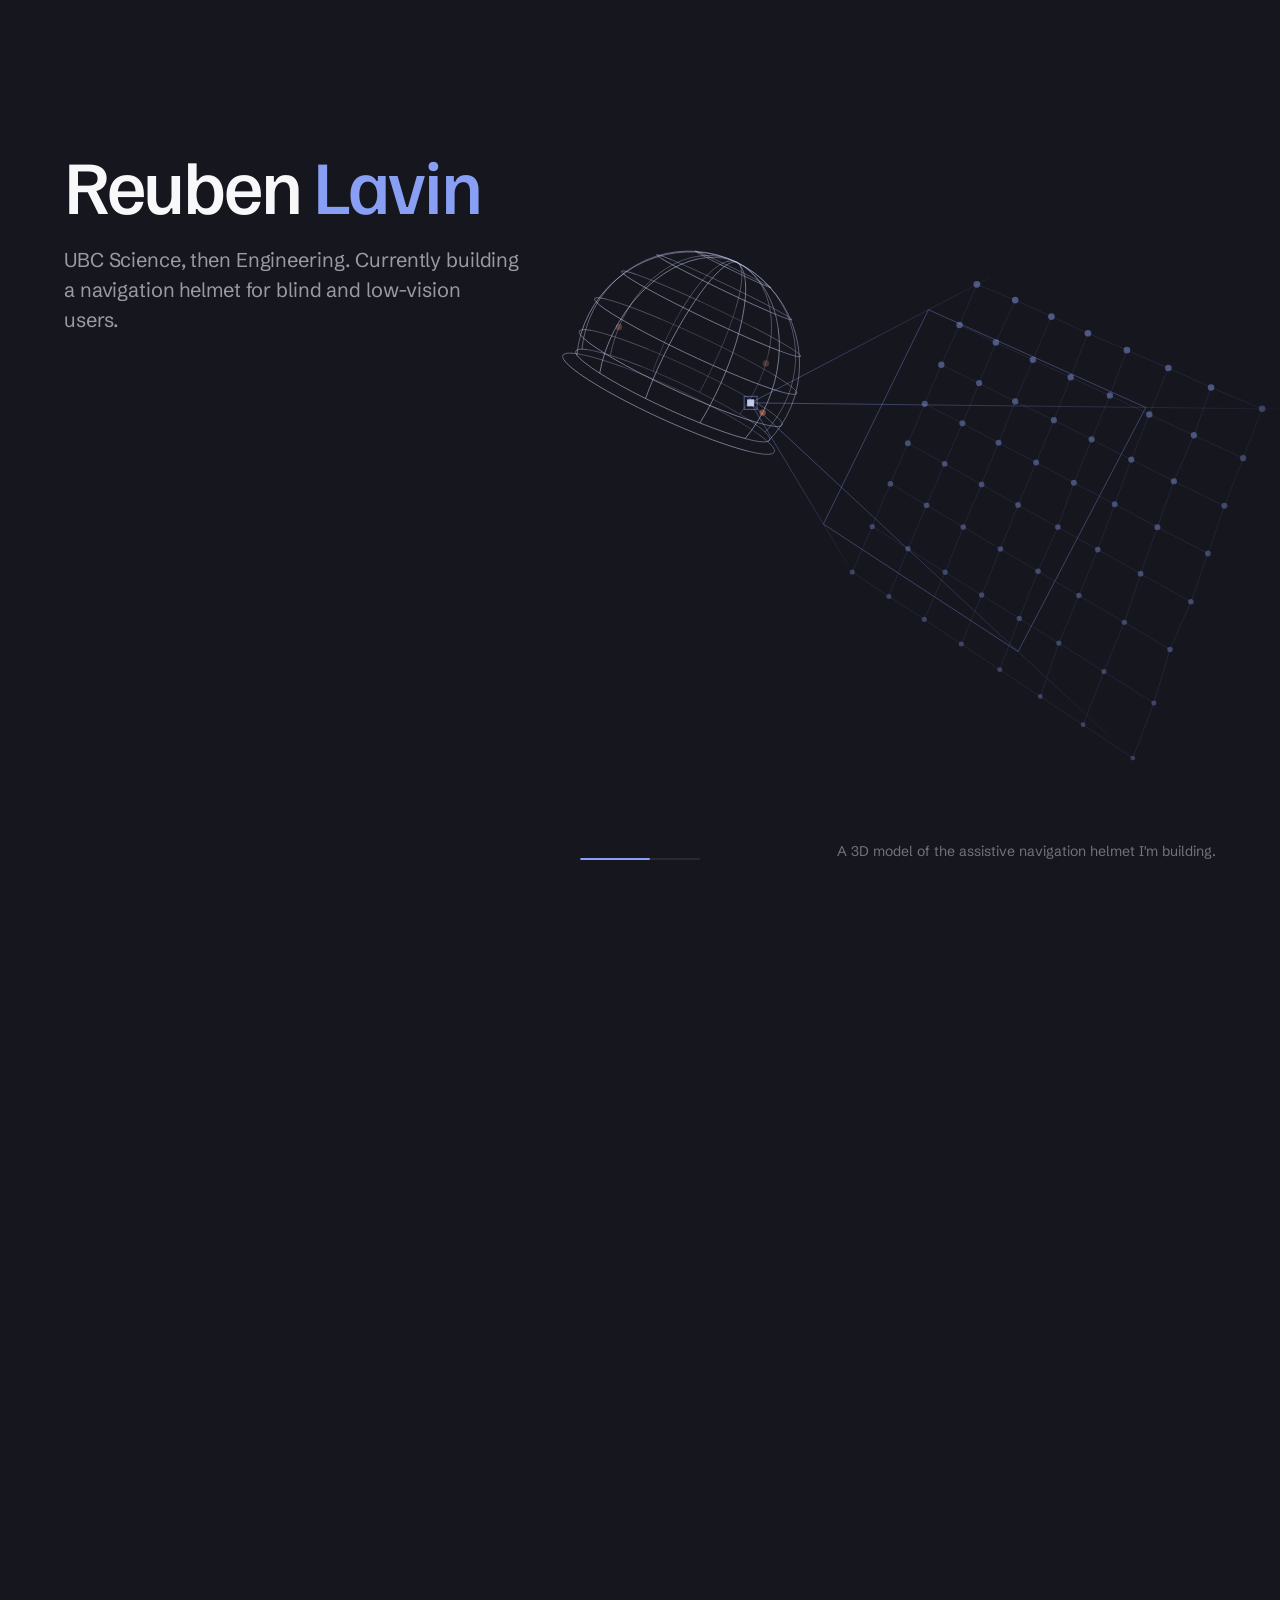
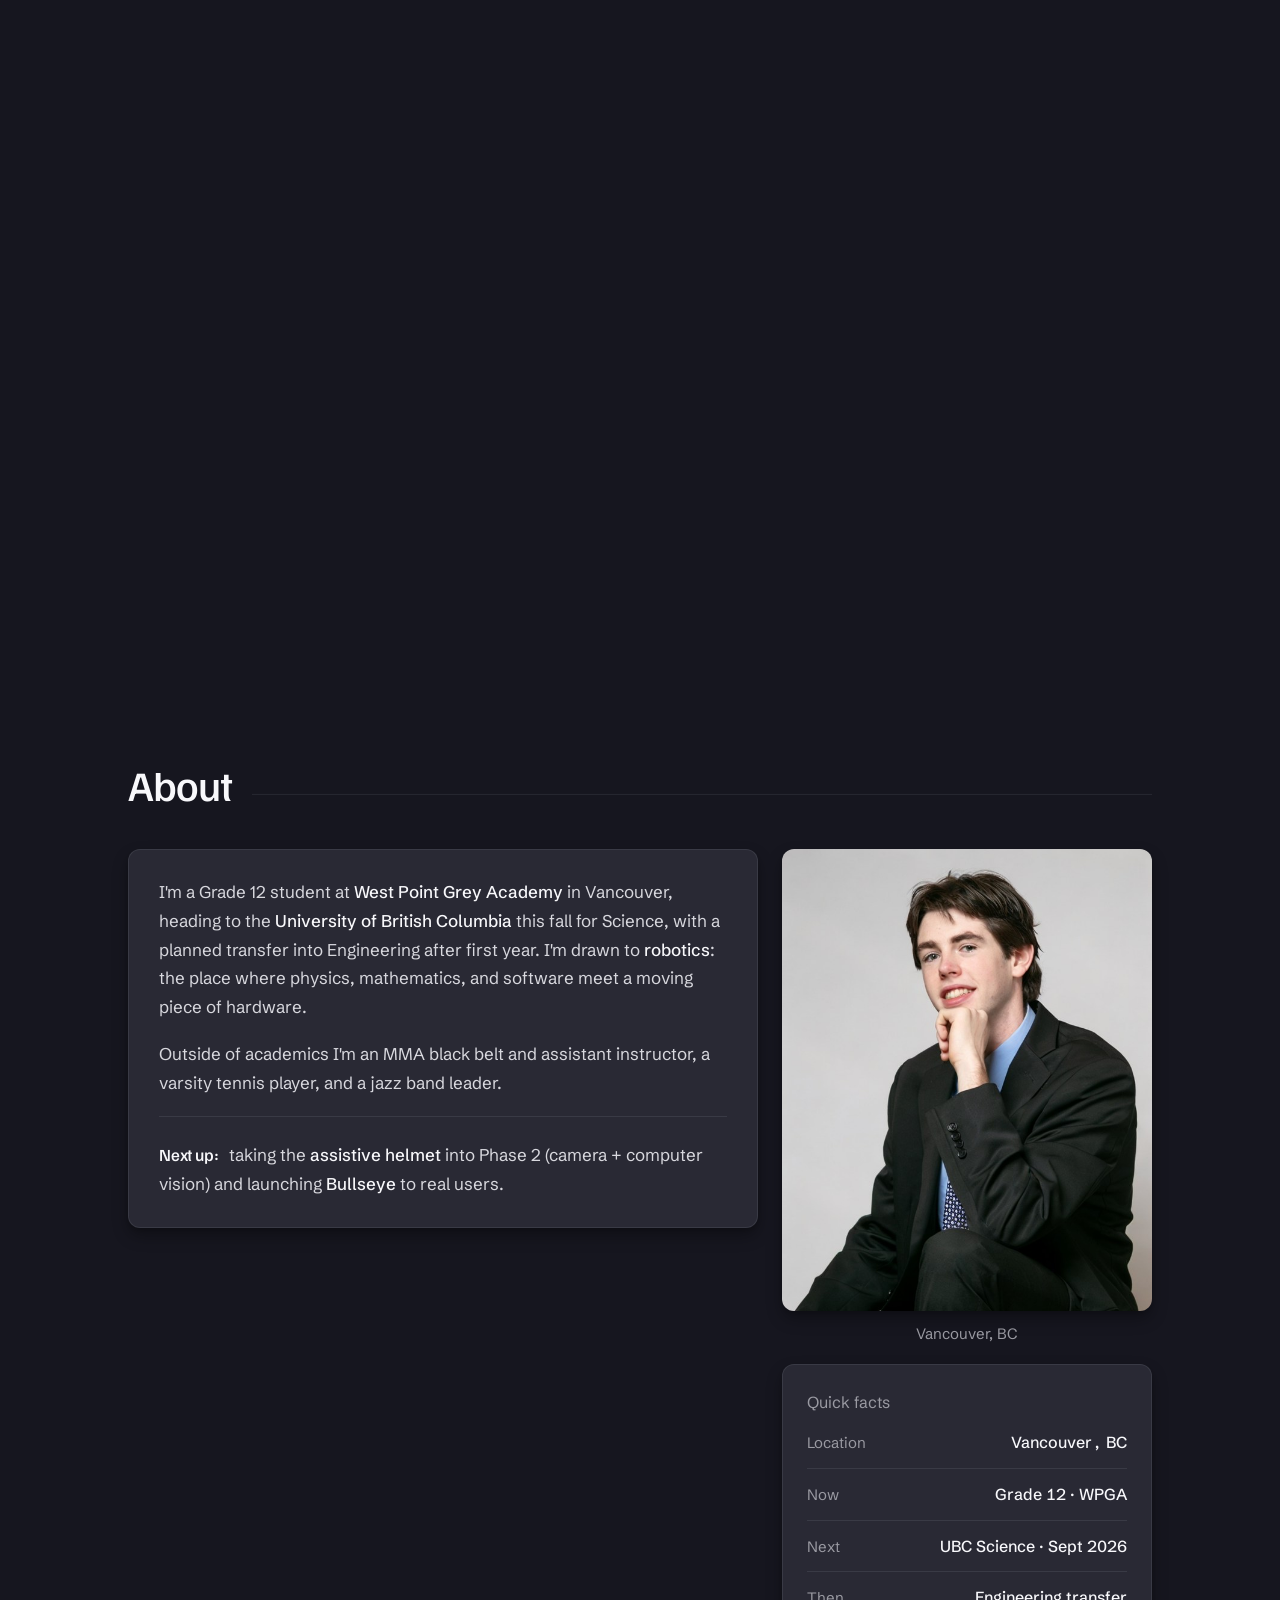
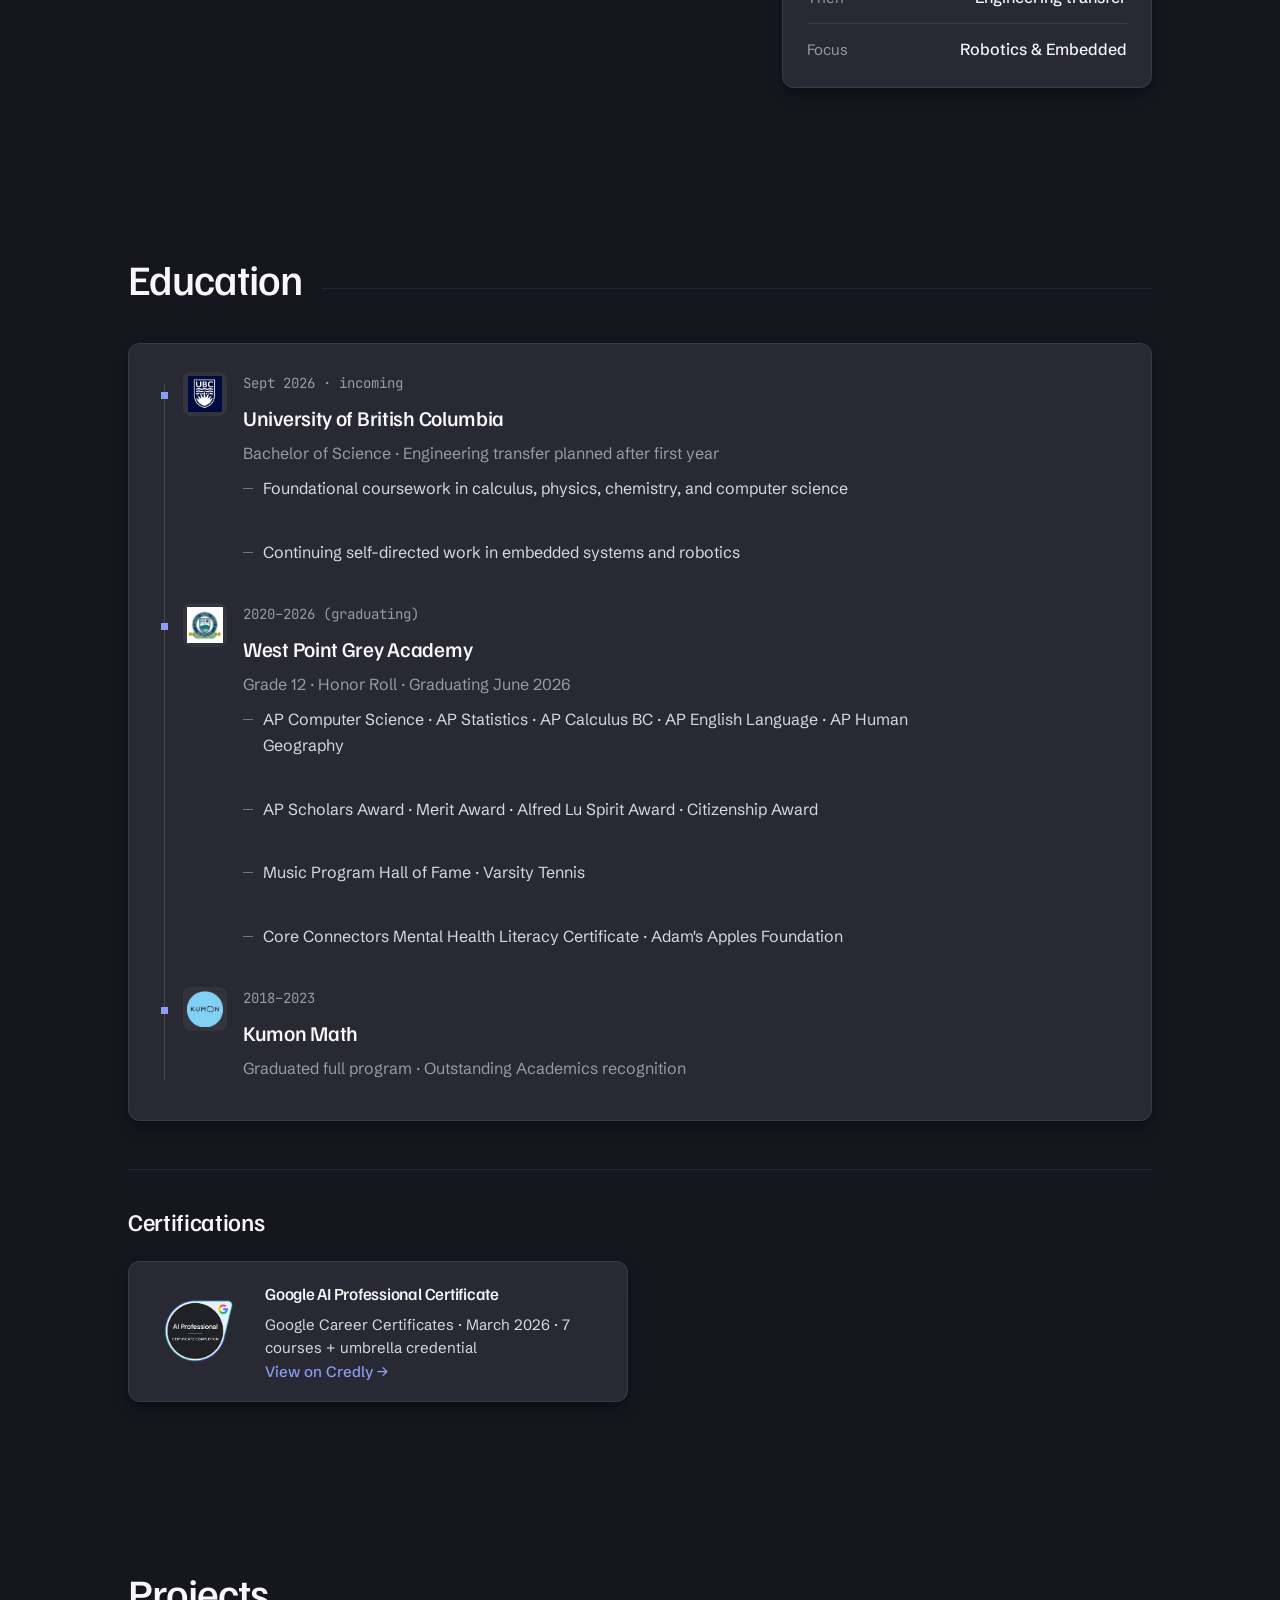
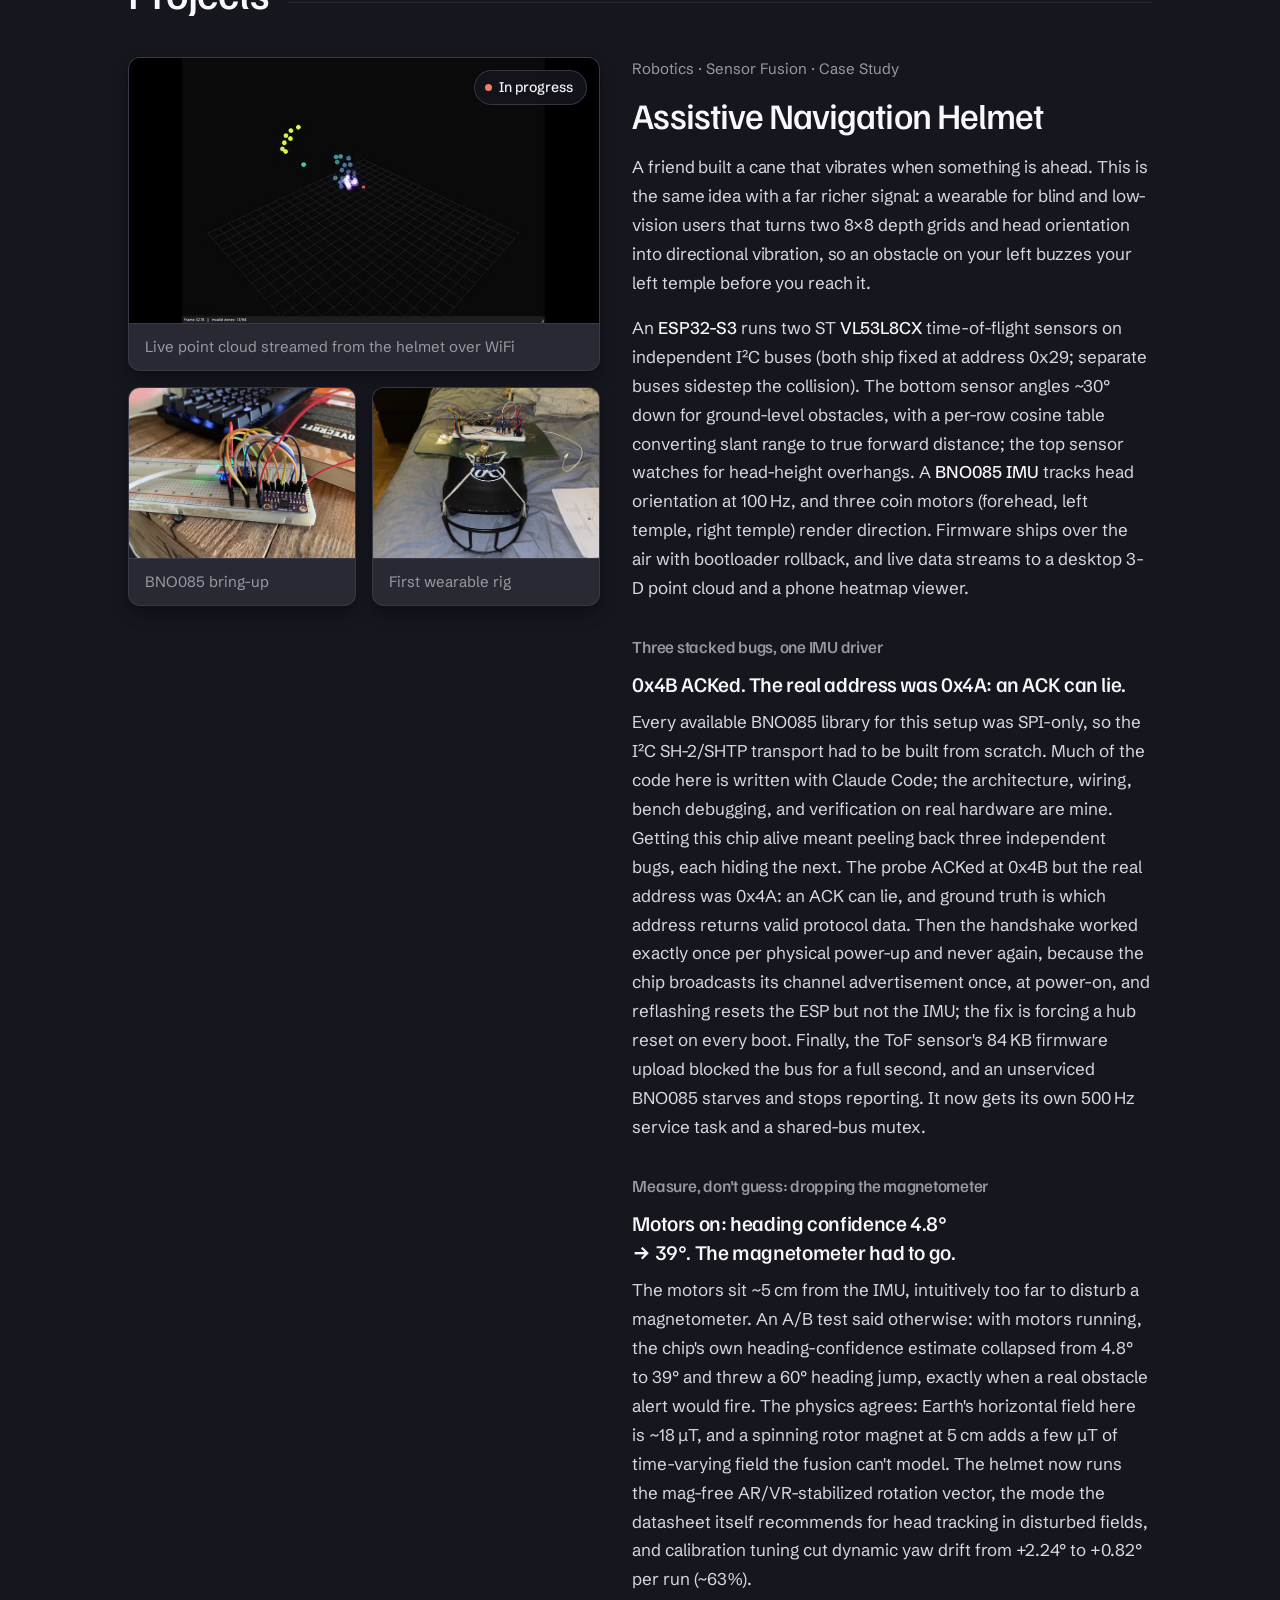
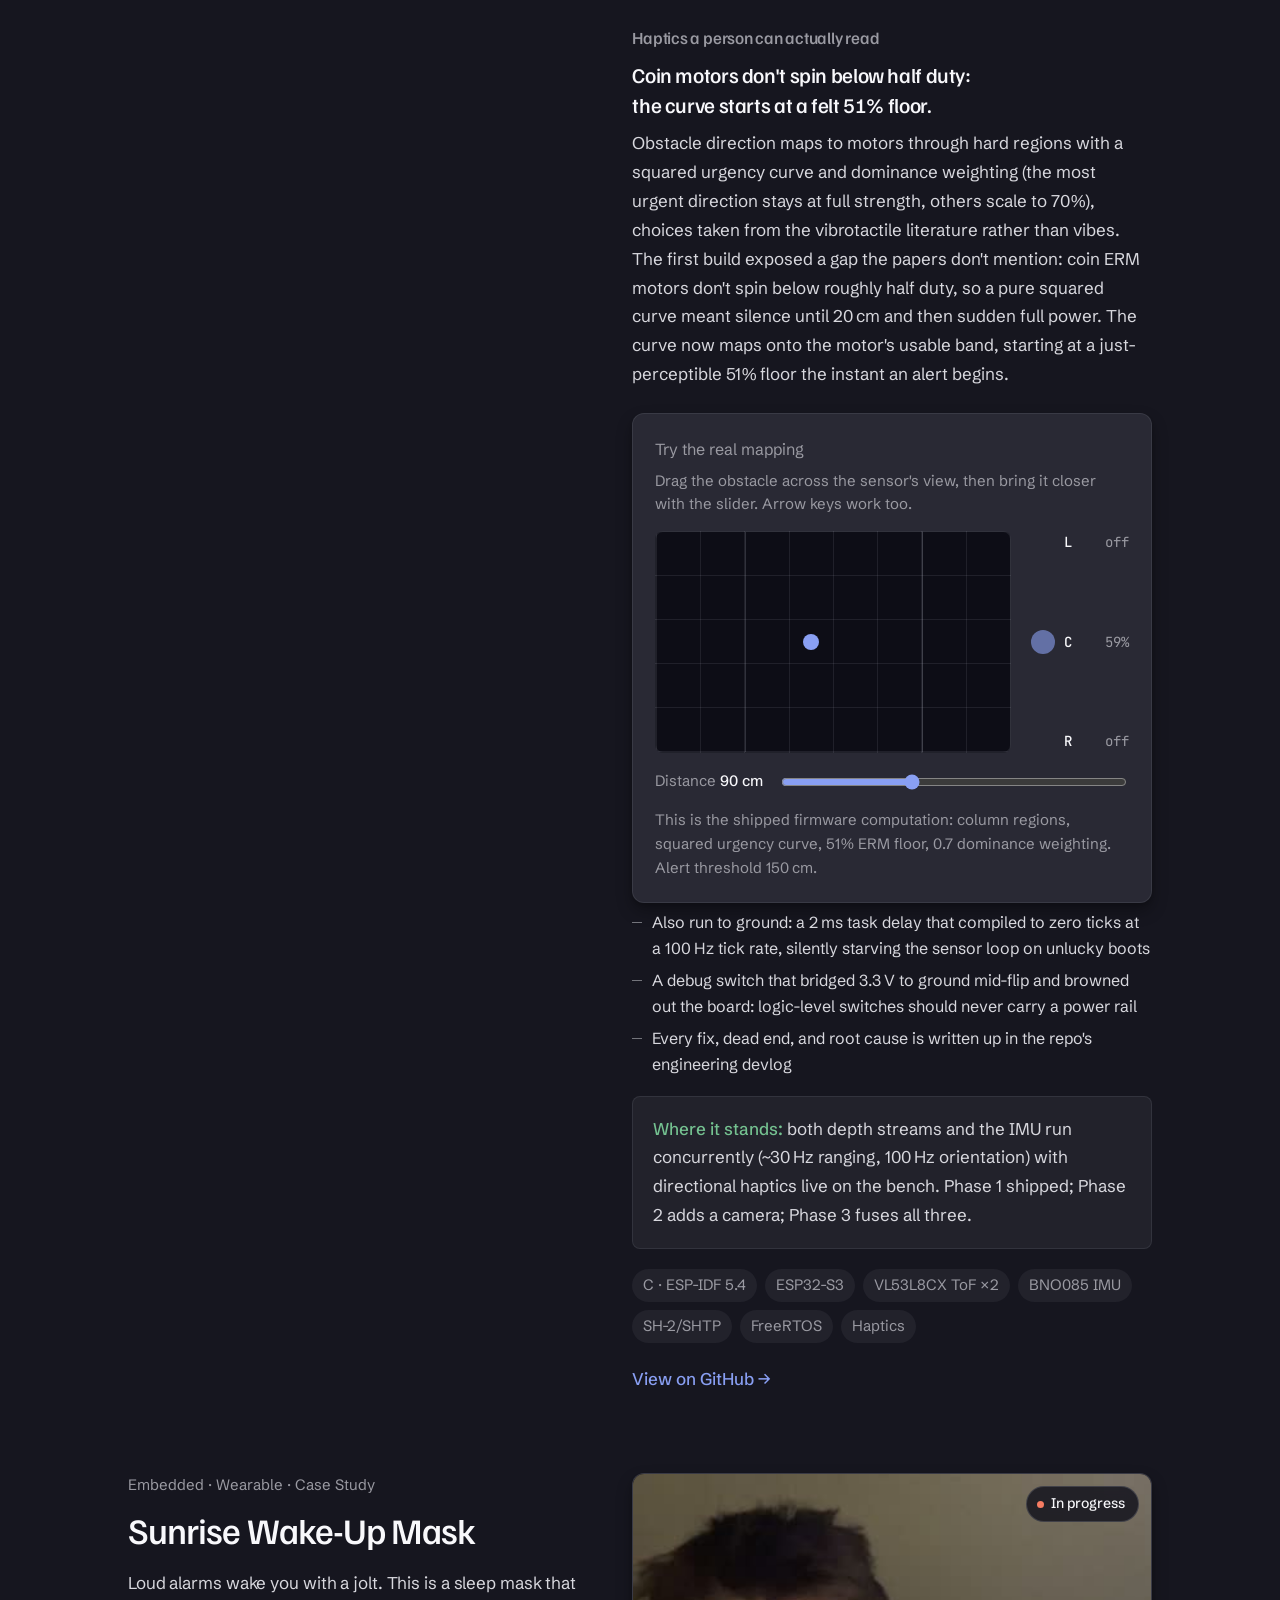
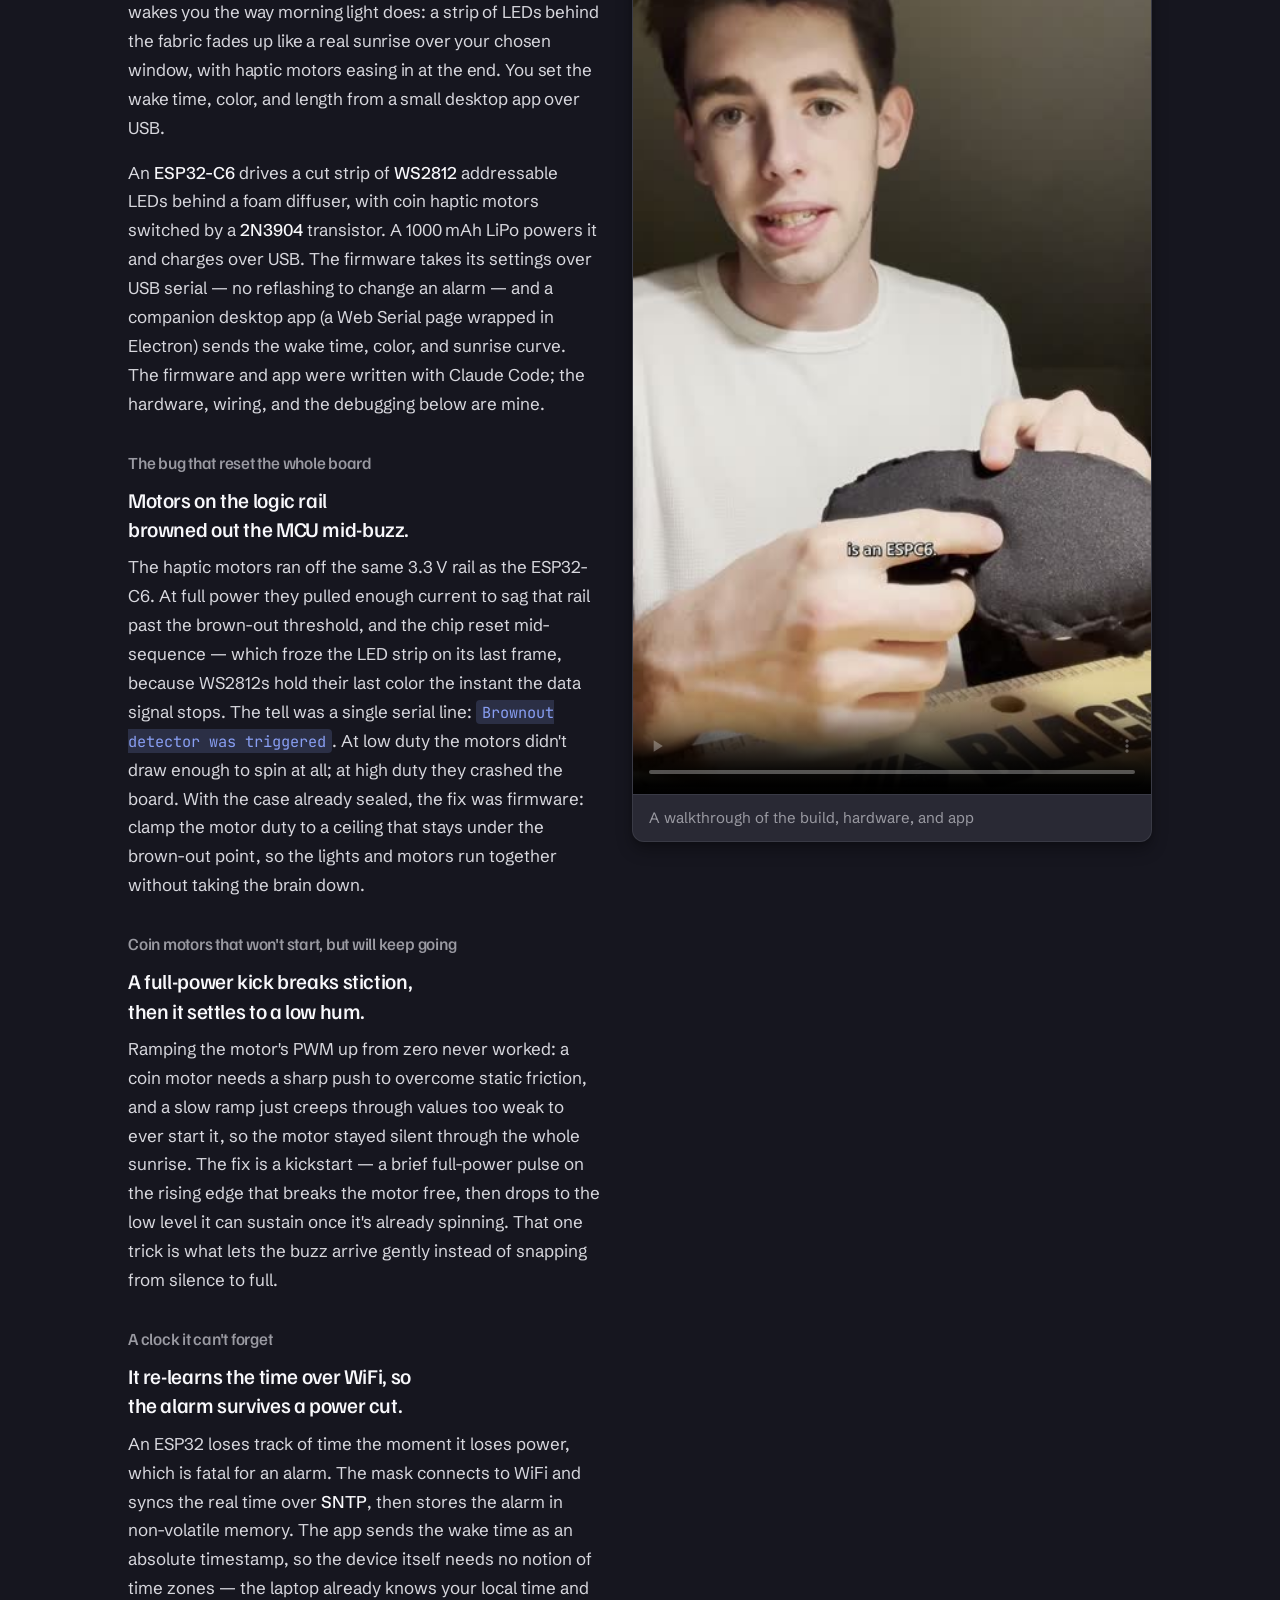
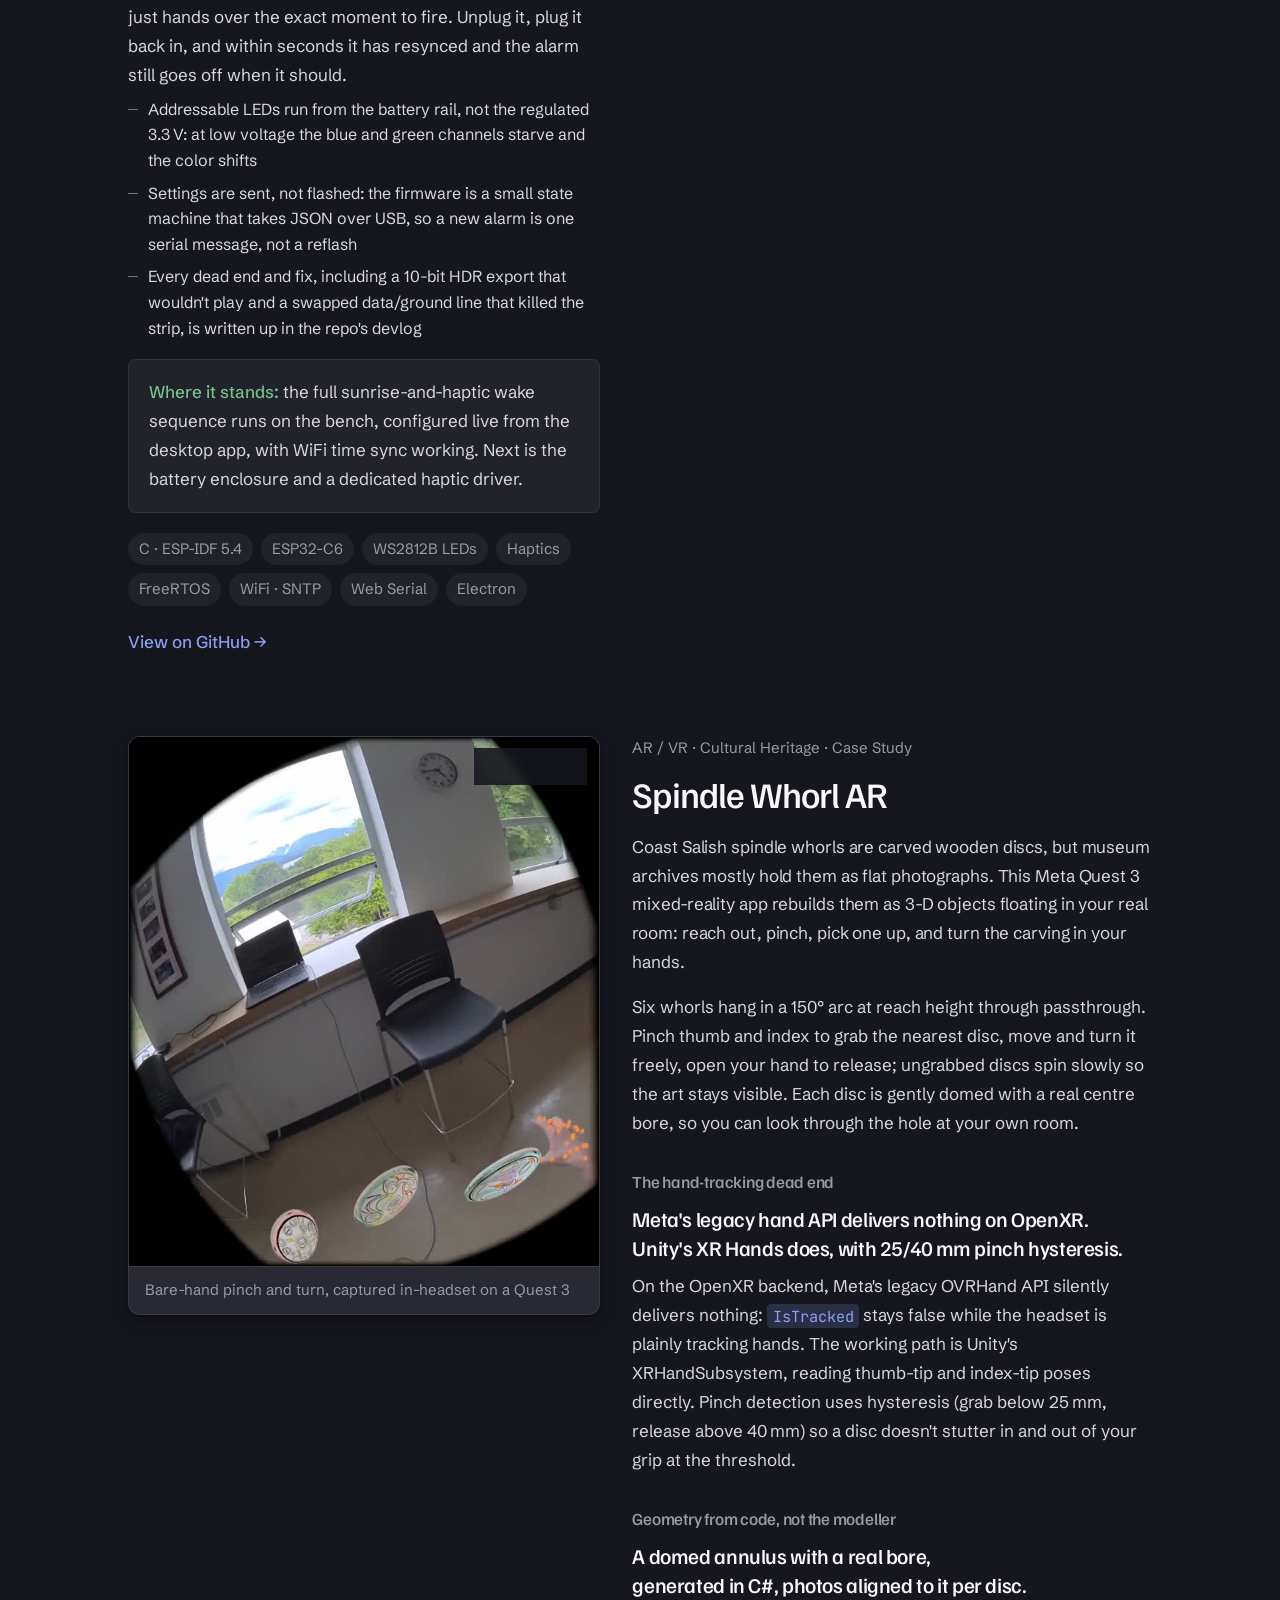
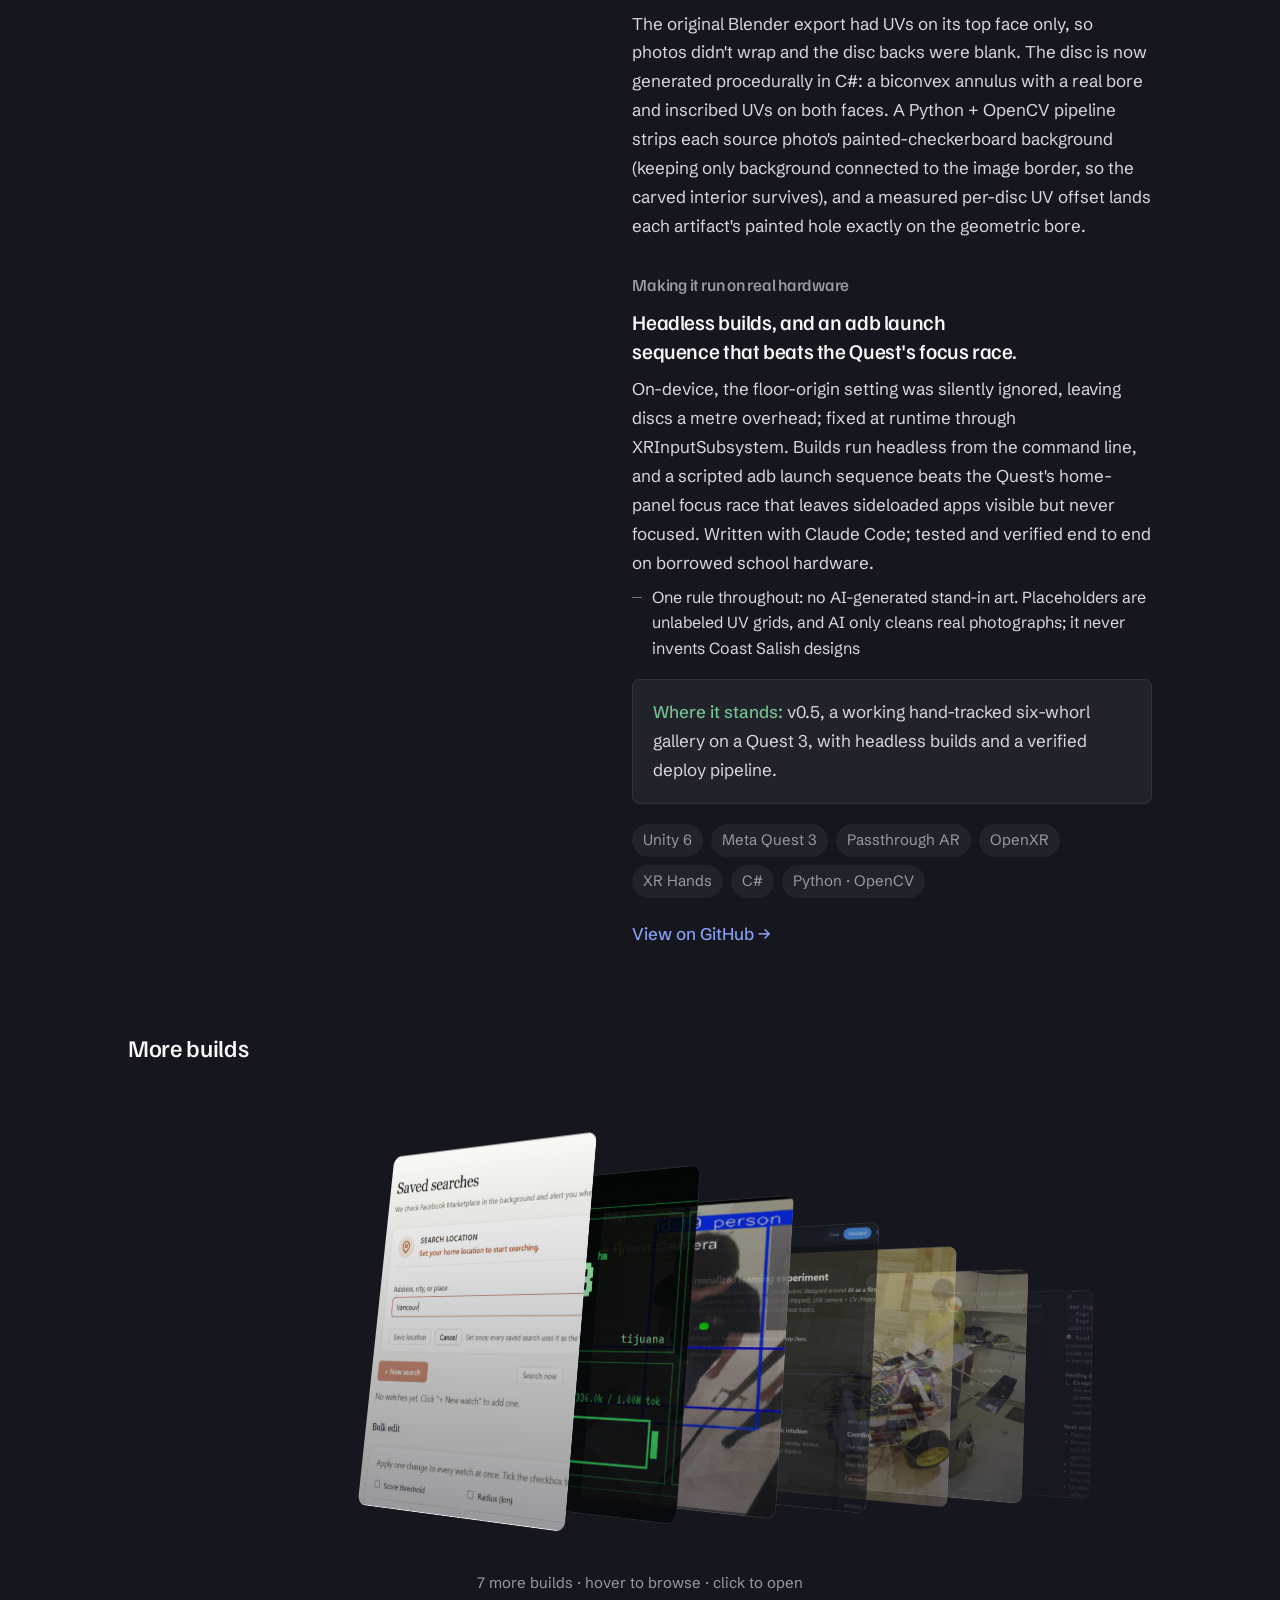
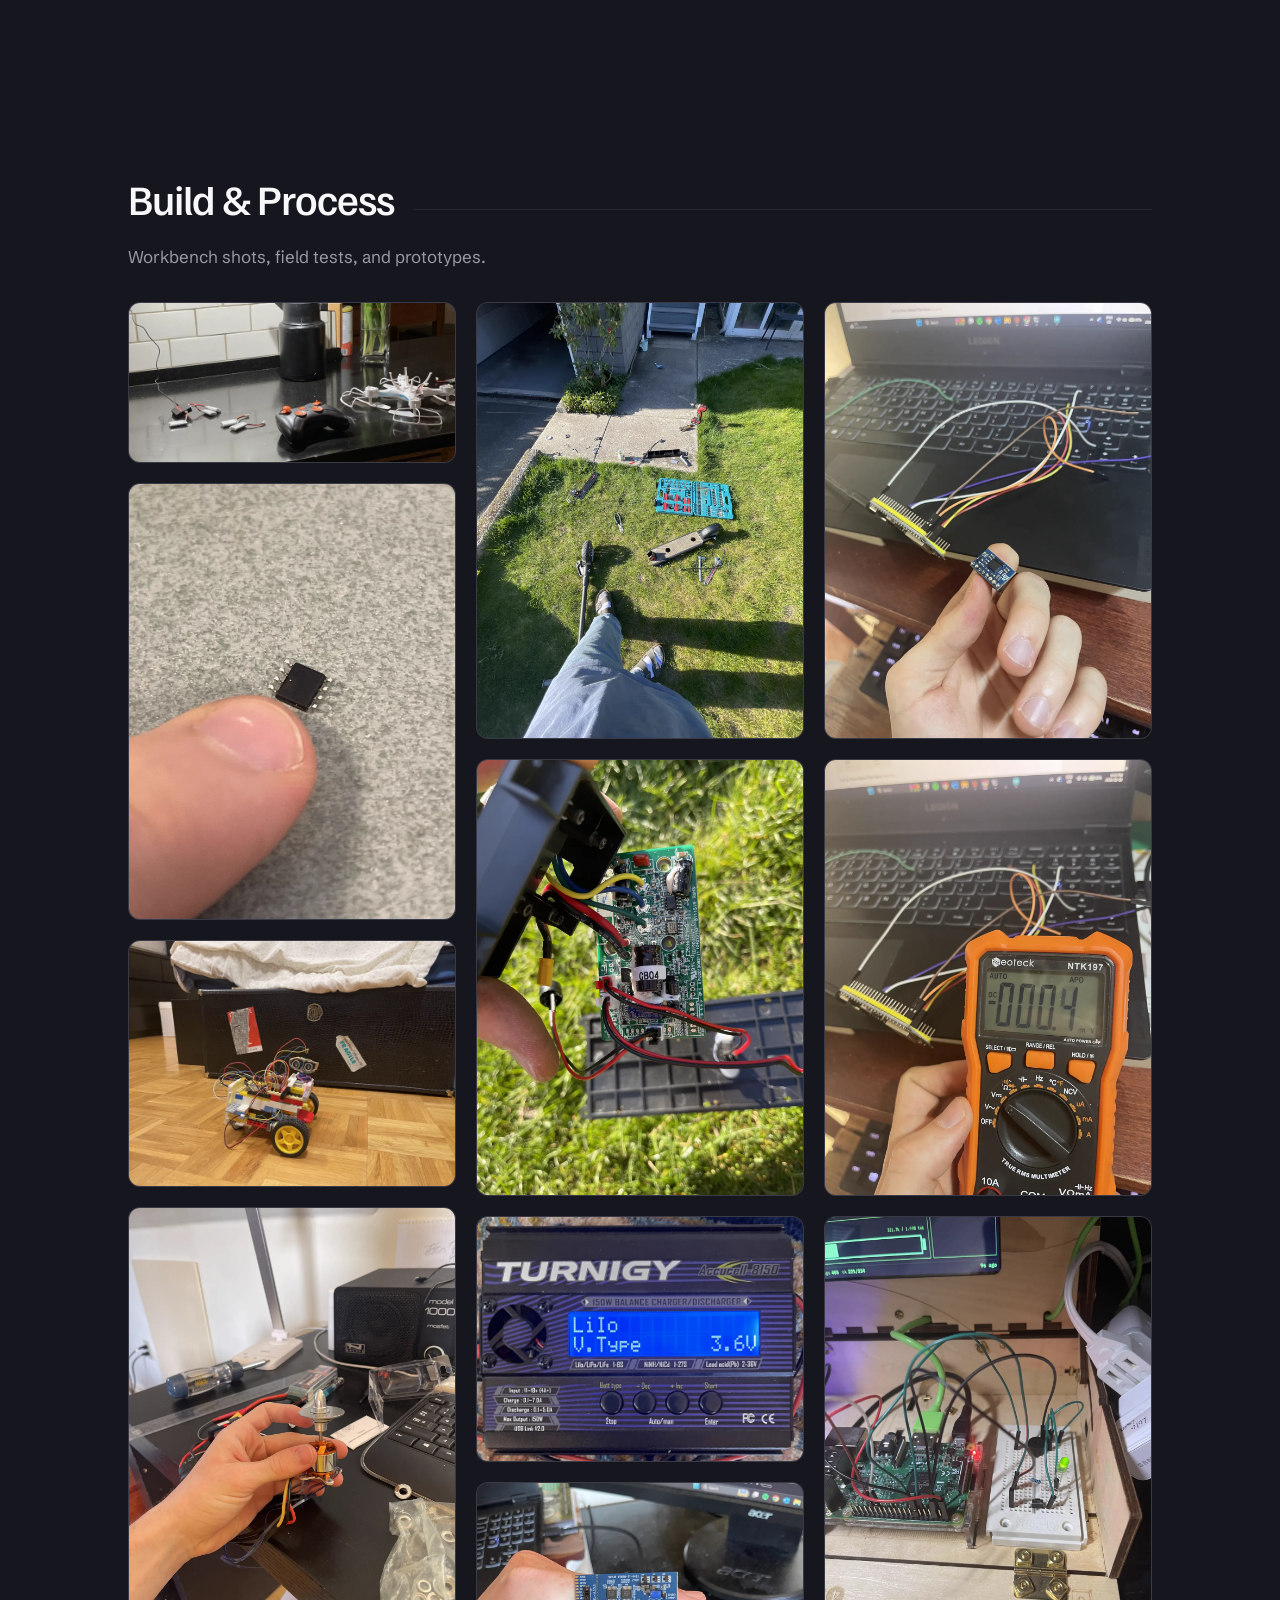
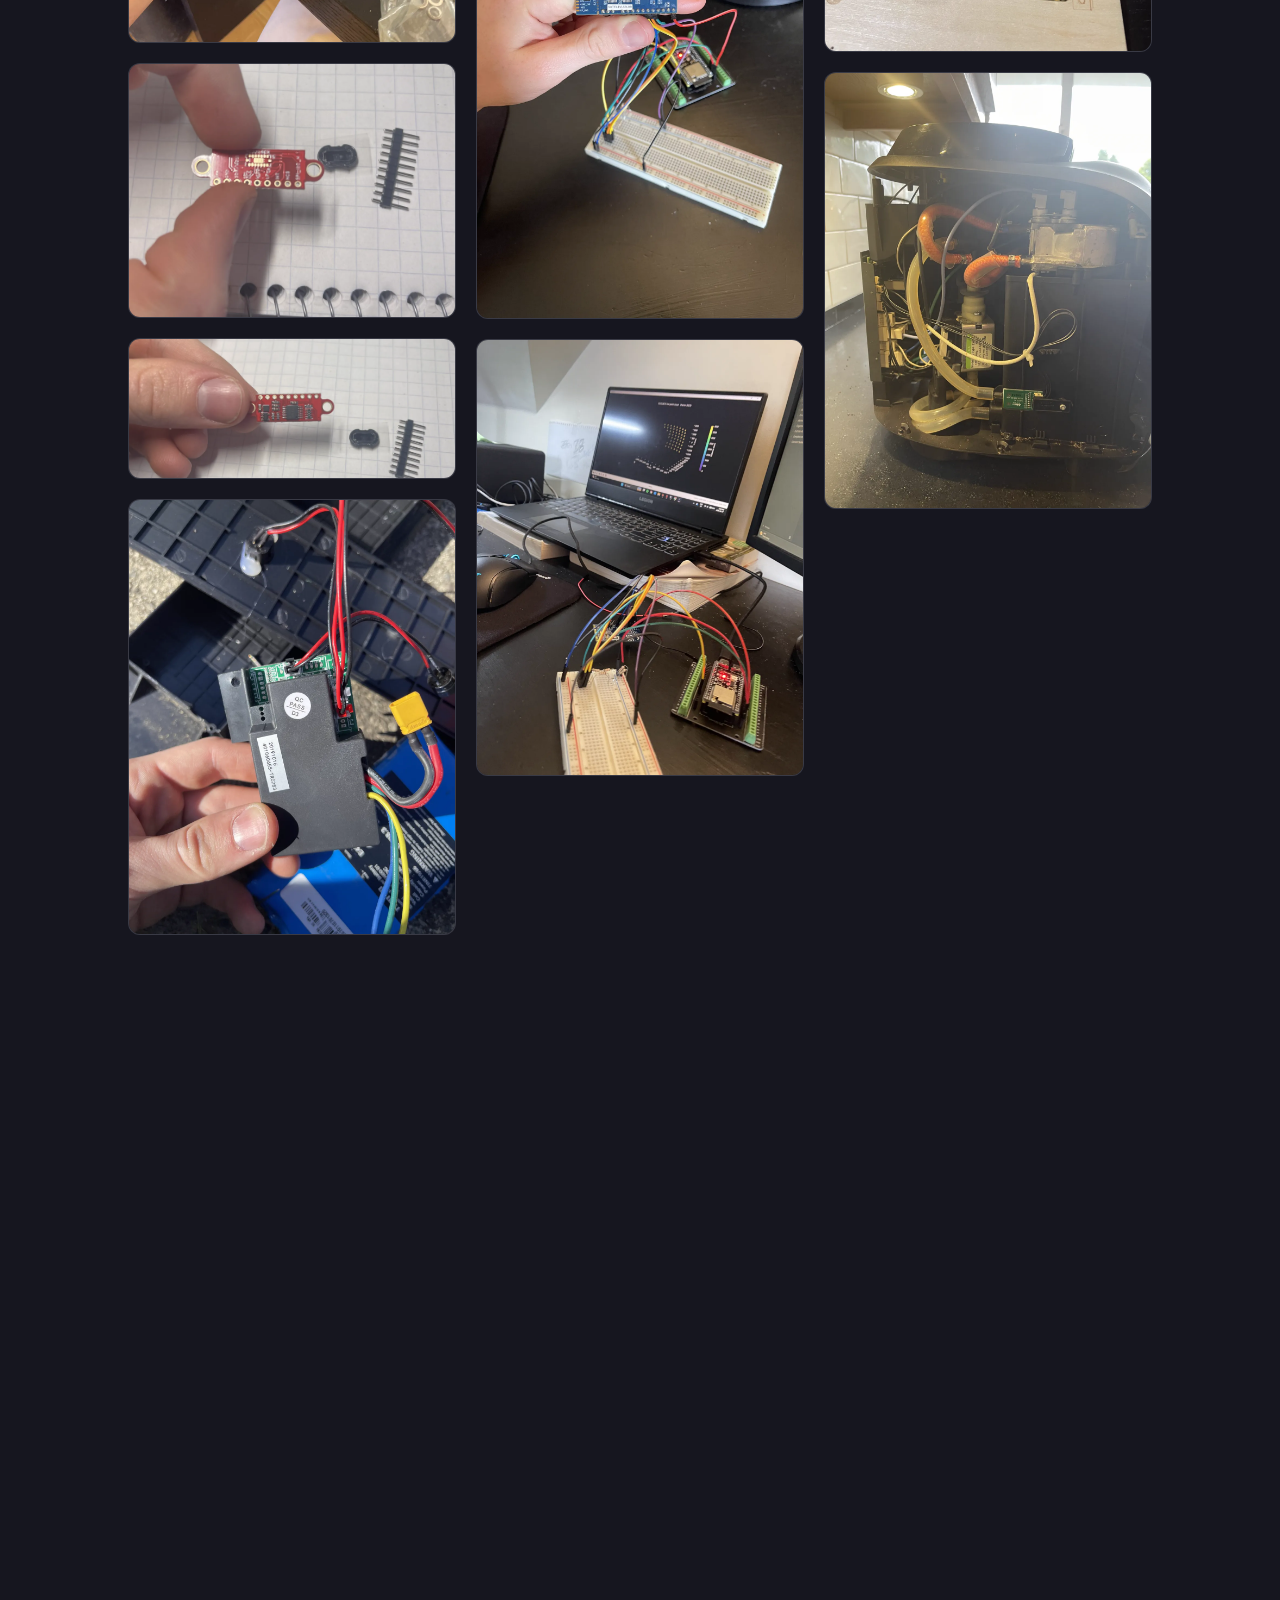
==== index.html @ ac552dcf "Make the hero motion one gesture, and fix two bits of copy The rotation read as random because it wa" ====
<!DOCTYPE html>
<html lang="en">
<head>
  <meta charset="UTF-8" />
  <meta name="viewport" content="width=device-width, initial-scale=1.0" />
  <title>Reuben Lavin · Portfolio</title>
  <meta name="description" content="Portfolio of Reuben Lavin: incoming UBC Science student, planning to transfer into Engineering. Robotics, embedded systems, and software." />
  <link rel="icon" type="image/svg+xml" href="assets/favicon.svg" />
  <meta property="og:type" content="website" />
  <meta property="og:title" content="Reuben Lavin · Portfolio" />
  <meta property="og:description" content="Incoming UBC Science · Engineering transfer track · Robotics &amp; embedded systems." />
  <meta property="og:url" content="https://reubenlavin.me/" />
  <meta property="og:image" content="https://reubenlavin.me/assets/og-image.jpg" />
  <meta property="og:image:width" content="1200" />
  <meta property="og:image:height" content="630" />
  <meta property="og:image:alt" content="A Coast Salish spindle whorl rendered in mixed reality on the Meta Quest 3, from the Spindle Whorl AR project." />
  <meta name="twitter:card" content="summary_large_image" />
  <meta name="twitter:image" content="https://reubenlavin.me/assets/og-image.jpg" />
  <meta name="theme-color" content="#171721" />
  <link rel="preconnect" href="https://fonts.googleapis.com" />
  <link rel="preconnect" href="https://fonts.gstatic.com" crossorigin />
  <link href="https://fonts.googleapis.com/css2?family=Familjen+Grotesk:wght@400..700&family=Schibsted+Grotesk:wght@400..700&family=JetBrains+Mono:wght@400;500&display=swap" rel="stylesheet" />
  <link rel="stylesheet" href="styles.css" />
</head>
<body>
  <header class="nav" id="nav">
    <nav class="nav-links">
      <a href="#about">About</a>
      <a href="#education">Education</a>
      <a href="#projects">Projects</a>
      <a href="#gallery">Gallery</a>
      <a href="#skills">Skills</a>
      <a href="#activities">Activities</a>
      <a href="#contact">Contact</a>
    </nav>
    <a class="btn btn-primary nav-cta" href="assets/resume.html" target="_blank" rel="noopener">Resume</a>
    <button class="nav-toggle" id="navToggle" aria-label="Toggle navigation" aria-expanded="false">
      <span></span><span></span><span></span>
    </button>
  </header>

  <main id="top">
    <!-- Taller than the viewport: the hero pins inside it, and that extra
         height is the scroll budget the helmet rotates through. -->
    <div class="hero-track" id="heroTrack">
      <section class="hero">
        <canvas class="hero-canvas" id="heroCanvas" aria-hidden="true"></canvas>
        <div class="hero-inner">
          <div class="hero-text">
            <h1 class="hero-title">
              Reuben <span class="accent">Lavin</span>
            </h1>
            <p class="hero-sub">
              UBC Science, then Engineering. Currently building a navigation
              helmet for blind and low-vision users.
            </p>
          </div>
        </div>
        <p class="hero-note">A 3D model of the assistive navigation helmet I'm building.</p>
        <div class="hero-hint" aria-hidden="true"><span></span></div>
      </section>
    </div>

    <section class="section" id="about">
      <div class="section-head">
        <h2>About</h2>
      </div>
      <div class="about-grid">
        <div class="about-text">
          <p>
            I'm a Grade 12 student at <strong>West Point Grey Academy</strong> in Vancouver, heading to the <strong>University of British Columbia</strong> this fall for Science, with a planned transfer into Engineering after first year. I'm drawn to <strong>robotics</strong>: the place where physics, mathematics, and software meet a moving piece of hardware.
          </p>
          <p>
            Outside of academics I'm an MMA black belt and assistant instructor, a varsity tennis player, and a jazz band leader.
          </p>
          <p class="hero-now">
            <span class="hero-now-label">Next up:</span>
            taking the <strong>assistive helmet</strong> into Phase 2 (camera + computer vision) and launching <strong>Bullseye</strong> to real users.
          </p>
        </div>
        <aside class="about-side">
          <figure class="about-photo">
            <div class="hero-photo-frame">
              <img src="assets/headshot.jpg" alt="Reuben Lavin" loading="lazy" onerror="this.parentElement.classList.add('no-photo'); this.remove();" width="615" height="768" />
              <span class="hero-photo-fallback" aria-hidden="true">RL</span>
            </div>
            <figcaption class="hero-photo-caption">Vancouver, BC</figcaption>
          </figure>
          <div class="about-card">
          <h3>Quick facts</h3>
          <ul>
            <li><span>Location</span><strong>Vancouver, BC</strong></li>
            <li><span>Now</span><strong>Grade 12 · WPGA</strong></li>
            <li><span>Next</span><strong>UBC Science · Sept 2026</strong></li>
            <li><span>Then</span><strong>Engineering transfer</strong></li>
            <li><span>Focus</span><strong>Robotics &amp; Embedded</strong></li>
          </ul>
          </div>
        </aside>
      </div>
    </section>

    <section class="section" id="education">
      <div class="section-head">
        <h2>Education</h2>
      </div>
      <ol class="timeline">
        <li>
          <div class="t-dot"></div>
          <div class="t-logo" data-school="UBC">
            <img src="assets/logos/ubc.png" alt="UBC" onerror="this.remove()" width="383" height="407" />
          </div>
          <div class="t-meta">Sept 2026 · incoming</div>
          <h3>University of British Columbia</h3>
          <p class="t-sub">Bachelor of Science · Engineering transfer planned after first year</p>
          <ul class="t-bullets">
            <li>Foundational coursework in calculus, physics, chemistry, and computer science</li>
            <li>Continuing self-directed work in embedded systems and robotics</li>
          </ul>
        </li>
        <li>
          <div class="t-dot"></div>
          <div class="t-logo" data-school="WPGA">
            <img src="assets/logos/wpga.png" alt="West Point Grey Academy" onerror="this.remove()" width="299" height="299" />
          </div>
          <div class="t-meta">2020&ndash;2026 (graduating)</div>
          <h3>West Point Grey Academy</h3>
          <p class="t-sub">Grade 12 · Honor Roll · Graduating June 2026</p>
          <ul class="t-bullets">
            <li>AP Computer Science · AP Statistics · AP Calculus BC · AP English Language · AP Human Geography</li>
            <li>AP Scholars Award · Merit Award · Alfred Lu Spirit Award · Citizenship Award</li>
            <li>Music Program Hall of Fame · Varsity Tennis</li>
            <li>Core Connectors Mental Health Literacy Certificate · Adam's Apples Foundation</li>
          </ul>
        </li>
        <li>
          <div class="t-dot"></div>
          <div class="t-logo" data-school="K">
            <img src="assets/logos/kumon.png" alt="Kumon" onerror="this.remove()" width="366" height="365" />
          </div>
          <div class="t-meta">2018&ndash;2023</div>
          <h3>Kumon Math</h3>
          <p class="t-sub">Graduated full program · Outstanding Academics recognition</p>
        </li>
      </ol>

      <div class="certs">
        <h3 class="certs-head">Certifications</h3>
        <ul class="certs-list">
          <li class="cert">
            <img src="assets/certifications/google-ai-professional.png" alt="Google AI Professional certificate badge" width="543" height="362" />
            <div>
              <h4>Google AI Professional Certificate</h4>
              <p class="cert-meta">Google Career Certificates &middot; March 2026 &middot; 7 courses + umbrella credential</p>
              <p class="cert-link"><a href="https://www.credly.com/users/reuben-lavin" target="_blank" rel="noopener">View on Credly &rarr;</a></p>
            </div>
          </li>
        </ul>
      </div>
    </section>

    <section class="section" id="projects">
      <div class="section-head">
        <h2>Projects</h2>
      </div>
      <div class="case-list">

        <article class="case" id="helmet">
          <div class="case-media">
            <figure class="case-video">
              <span class="proj-status">In progress</span>
              <video src="assets/projects/pointcloud-demo.mp4" poster="assets/projects/pointcloud-poster.jpg" autoplay muted loop playsinline preload="metadata" aria-label="Live 3D point cloud from the helmet's depth sensors"></video>
              <figcaption>Live point cloud streamed from the helmet over WiFi</figcaption>
            </figure>
            <div class="case-stills">
              <figure>
                <img src="assets/projects/helmet-imu.jpg" alt="BNO085 IMU wired on a breadboard during bring-up" loading="lazy" width="1280" height="960" />
                <figcaption>BNO085 bring-up</figcaption>
              </figure>
              <figure>
                <img src="assets/projects/helmet-build.jpg" alt="First helmet rig: breadboard and sensors mounted on a batting helmet" loading="lazy" width="960" height="1280" />
                <figcaption>First wearable rig</figcaption>
              </figure>
            </div>
          </div>
          <div class="case-body">
            <span class="proj-tag">Robotics · Sensor Fusion · Case Study</span>
            <h3>Assistive Navigation Helmet</h3>
            <p class="case-lede">
              A friend built a cane that vibrates when something is ahead. This is the same idea with a far richer signal: a wearable for blind and low-vision users that turns two 8&times;8 depth grids and head orientation into directional vibration, so an obstacle on your left buzzes your left temple before you reach it.
            </p>
            <p>
              An <strong>ESP32-S3</strong> runs two ST <strong>VL53L8CX</strong> time-of-flight sensors on independent I&sup2;C buses (both ship fixed at address 0x29; separate buses sidestep the collision). The bottom sensor angles ~30&deg; down for ground-level obstacles, with a per-row cosine table converting slant range to true forward distance; the top sensor watches for head-height overhangs. A <strong>BNO085 IMU</strong> tracks head orientation at 100&thinsp;Hz, and three coin motors (forehead, left temple, right temple) render direction. Firmware ships over the air with bootloader rollback, and live data streams to a desktop 3-D point cloud and a phone heatmap viewer.
            </p>
            <div class="case-sec">
              <h4>Three stacked bugs, one IMU driver</h4>
              <p class="case-key">0x4B ACKed. The real address was 0x4A: an ACK can lie.</p>
              <p>
                Every available BNO085 library for this setup was SPI-only, so the I&sup2;C SH-2/SHTP transport had to be built from scratch. Much of the code here is written with Claude Code; the architecture, wiring, bench debugging, and verification on real hardware are mine. Getting this chip alive meant peeling back three independent bugs, each hiding the next. The probe ACKed at 0x4B but the real address was 0x4A: an ACK can lie, and ground truth is which address returns valid protocol data. Then the handshake worked exactly once per physical power-up and never again, because the chip broadcasts its channel advertisement once, at power-on, and reflashing resets the ESP but not the IMU; the fix is forcing a hub reset on every boot. Finally, the ToF sensor's 84&thinsp;KB firmware upload blocked the bus for a full second, and an unserviced BNO085 starves and stops reporting. It now gets its own 500&thinsp;Hz service task and a shared-bus mutex.
              </p>
            </div>
            <div class="case-sec">
              <h4>Measure, don't guess: dropping the magnetometer</h4>
              <p class="case-key">Motors on: heading confidence 4.8&deg; &rarr; 39&deg;. The magnetometer had to go.</p>
              <p>
                The motors sit ~5&thinsp;cm from the IMU, intuitively too far to disturb a magnetometer. An A/B test said otherwise: with motors running, the chip's own heading-confidence estimate collapsed from 4.8&deg; to 39&deg; and threw a 60&deg; heading jump, exactly when a real obstacle alert would fire. The physics agrees: Earth's horizontal field here is ~18&thinsp;&micro;T, and a spinning rotor magnet at 5&thinsp;cm adds a few &micro;T of time-varying field the fusion can't model. The helmet now runs the mag-free AR/VR-stabilized rotation vector, the mode the datasheet itself recommends for head tracking in disturbed fields, and calibration tuning cut dynamic yaw drift from +2.24&deg; to +0.82&deg; per run (~63%).
              </p>
            </div>
            <div class="case-sec">
              <h4>Haptics a person can actually read</h4>
              <p class="case-key">Coin motors don't spin below half duty: the curve starts at a felt 51% floor.</p>
              <p>
                Obstacle direction maps to motors through hard regions with a squared urgency curve and dominance weighting (the most urgent direction stays at full strength, others scale to 70%), choices taken from the vibrotactile literature rather than vibes. The first build exposed a gap the papers don't mention: coin ERM motors don't spin below roughly half duty, so a pure squared curve meant silence until 20&thinsp;cm and then sudden full power. The curve now maps onto the motor's usable band, starting at a just-perceptible 51% floor the instant an alert begins.
              </p>
            </div>
            <div class="haptic-demo" id="hapticDemo">
              <p class="hd-title">Try the real mapping</p>
              <p class="hd-hint">Drag the obstacle across the sensor's view, then bring it closer with the slider. Arrow keys work too.</p>
              <div class="hd-wrap">
                <div class="hd-grid" id="hdGrid" tabindex="0" role="application" aria-label="Haptic mapping demo. Use arrow keys to move the obstacle left and right, up and down to change distance.">
                  <span class="hd-region-line" style="left: 25%"></span>
                  <span class="hd-region-line" style="left: 75%"></span>
                  <div class="hd-dot" id="hdDot"></div>
                </div>
                <div class="hd-motors" aria-hidden="true">
                  <div class="hd-motor"><span id="hdmLeft"></span><b>L</b><em id="hdvLeft">off</em></div>
                  <div class="hd-motor"><span id="hdmCenter"></span><b>C</b><em id="hdvCenter">off</em></div>
                  <div class="hd-motor"><span id="hdmRight"></span><b>R</b><em id="hdvRight">off</em></div>
                </div>
              </div>
              <label class="hd-slider">
                <span>Distance <b id="hdDistVal">90 cm</b></span>
                <input type="range" id="hdDist" min="25" max="200" value="90" aria-label="Obstacle distance in centimetres" />
              </label>
              <p class="hd-note" id="hdNote" aria-live="polite">This is the shipped firmware computation: column regions, squared urgency curve, 51% ERM floor, 0.7 dominance weighting. Alert threshold 150&thinsp;cm.</p>
            </div>
            <ul class="project-bullets case-notes">
              <li>Also run to ground: a 2&thinsp;ms task delay that compiled to zero ticks at a 100&thinsp;Hz tick rate, silently starving the sensor loop on unlucky boots</li>
              <li>A debug switch that bridged 3.3&thinsp;V to ground mid-flip and browned out the board: logic-level switches should never carry a power rail</li>
              <li>Every fix, dead end, and root cause is written up in the repo's engineering devlog</li>
            </ul>
            <p class="case-results">
              <strong>Where it stands:</strong> both depth streams and the IMU run concurrently (~30&thinsp;Hz ranging, 100&thinsp;Hz orientation) with directional haptics live on the bench. Phase 1 shipped; Phase 2 adds a camera; Phase 3 fuses all three.
            </p>
            <div class="project-stack">
              <span>C · ESP-IDF 5.4</span><span>ESP32-S3</span><span>VL53L8CX ToF &times;2</span><span>BNO085 IMU</span><span>SH-2/SHTP</span><span>FreeRTOS</span><span>Haptics</span>
            </div>
            <div class="case-links">
              <a class="link-arrow" href="https://github.com/reubenlavin08/vl53l8cx-pointcloud-esp32" target="_blank" rel="noopener">View on GitHub &rarr;</a>
            </div>
          </div>
        </article>

        <article class="case" id="sunrise-mask">
          <div class="case-media">
            <figure class="case-video case-video--contain">
              <span class="proj-status">In progress</span>
              <video src="assets/projects/sunrise-mask-demo.mp4" poster="assets/projects/sunrise-mask-poster.jpg" controls preload="metadata" style="aspect-ratio: 9 / 16;" aria-label="Walkthrough of the sunrise wake-up mask"></video>
              <figcaption>A walkthrough of the build, hardware, and app</figcaption>
            </figure>
          </div>
          <div class="case-body">
            <span class="proj-tag">Embedded · Wearable · Case Study</span>
            <h3>Sunrise Wake-Up Mask</h3>
            <p class="case-lede">
              Loud alarms wake you with a jolt. This is a sleep mask that wakes you the way morning light does: a strip of LEDs behind the fabric fades up like a real sunrise over your chosen window, with haptic motors easing in at the end. You set the wake time, color, and length from a small desktop app over USB.
            </p>
            <p>
              An <strong>ESP32-C6</strong> drives a cut strip of <strong>WS2812</strong> addressable LEDs behind a foam diffuser, with coin haptic motors switched by a <strong>2N3904</strong> transistor. A 1000&thinsp;mAh LiPo powers it and charges over USB. The firmware takes its settings over USB serial &mdash; no reflashing to change an alarm &mdash; and a companion desktop app (a Web Serial page wrapped in Electron) sends the wake time, color, and sunrise curve. The firmware and app were written with Claude Code; the hardware, wiring, and the debugging below are mine.
            </p>
            <div class="case-sec">
              <h4>The bug that reset the whole board</h4>
              <p class="case-key">Motors on the logic rail browned out the MCU mid-buzz.</p>
              <p>
                The haptic motors ran off the same 3.3&thinsp;V rail as the ESP32-C6. At full power they pulled enough current to sag that rail past the brown-out threshold, and the chip reset mid-sequence &mdash; which froze the LED strip on its last frame, because WS2812s hold their last color the instant the data signal stops. The tell was a single serial line: <code>Brownout detector was triggered</code>. At low duty the motors didn't draw enough to spin at all; at high duty they crashed the board. With the case already sealed, the fix was firmware: clamp the motor duty to a ceiling that stays under the brown-out point, so the lights and motors run together without taking the brain down.
              </p>
            </div>
            <div class="case-sec">
              <h4>Coin motors that won't start, but will keep going</h4>
              <p class="case-key">A full-power kick breaks stiction, then it settles to a low hum.</p>
              <p>
                Ramping the motor's PWM up from zero never worked: a coin motor needs a sharp push to overcome static friction, and a slow ramp just creeps through values too weak to ever start it, so the motor stayed silent through the whole sunrise. The fix is a kickstart &mdash; a brief full-power pulse on the rising edge that breaks the motor free, then drops to the low level it can sustain once it's already spinning. That one trick is what lets the buzz arrive gently instead of snapping from silence to full.
              </p>
            </div>
            <div class="case-sec">
              <h4>A clock it can't forget</h4>
              <p class="case-key">It re-learns the time over WiFi, so the alarm survives a power cut.</p>
              <p>
                An ESP32 loses track of time the moment it loses power, which is fatal for an alarm. The mask connects to WiFi and syncs the real time over <strong>SNTP</strong>, then stores the alarm in non-volatile memory. The app sends the wake time as an absolute timestamp, so the device itself needs no notion of time zones &mdash; the laptop already knows your local time and just hands over the exact moment to fire. Unplug it, plug it back in, and within seconds it has resynced and the alarm still goes off when it should.
              </p>
            </div>
            <ul class="project-bullets case-notes">
              <li>Addressable LEDs run from the battery rail, not the regulated 3.3&thinsp;V: at low voltage the blue and green channels starve and the color shifts</li>
              <li>Settings are sent, not flashed: the firmware is a small state machine that takes JSON over USB, so a new alarm is one serial message, not a reflash</li>
              <li>Every dead end and fix, including a 10-bit HDR export that wouldn't play and a swapped data/ground line that killed the strip, is written up in the repo's devlog</li>
            </ul>
            <p class="case-results">
              <strong>Where it stands:</strong> the full sunrise-and-haptic wake sequence runs on the bench, configured live from the desktop app, with WiFi time sync working. Next is the battery enclosure and a dedicated haptic driver.
            </p>
            <div class="project-stack">
              <span>C · ESP-IDF 5.4</span><span>ESP32-C6</span><span>WS2812B LEDs</span><span>Haptics</span><span>FreeRTOS</span><span>WiFi · SNTP</span><span>Web Serial</span><span>Electron</span>
            </div>
            <div class="case-links">
              <a class="link-arrow" href="https://github.com/reubenlavin08/sunrise-mask" target="_blank" rel="noopener">View on GitHub &rarr;</a>
            </div>
          </div>
        </article>

        <article class="case" id="spindle-whorl">
          <div class="case-media">
            <figure class="case-video case-video--contain">
              <span class="proj-status">In progress</span>
              <video src="assets/projects/spindle-whorl-demo.mp4" poster="assets/projects/spindle-whorl-poster.jpg" autoplay muted loop playsinline preload="metadata" aria-label="Hand-tracked grab of a spindle whorl disc in passthrough AR"></video>
              <figcaption>Bare-hand pinch and turn, captured in-headset on a Quest 3</figcaption>
            </figure>
          </div>
          <div class="case-body">
            <span class="proj-tag">AR / VR · Cultural Heritage · Case Study</span>
            <h3>Spindle Whorl AR</h3>
            <p class="case-lede">
              Coast Salish spindle whorls are carved wooden discs, but museum archives mostly hold them as flat photographs. This Meta Quest 3 mixed-reality app rebuilds them as 3-D objects floating in your real room: reach out, pinch, pick one up, and turn the carving in your hands.
            </p>
            <p>
              Six whorls hang in a 150&deg; arc at reach height through passthrough. Pinch thumb and index to grab the nearest disc, move and turn it freely, open your hand to release; ungrabbed discs spin slowly so the art stays visible. Each disc is gently domed with a real centre bore, so you can look through the hole at your own room.
            </p>
            <div class="case-sec">
              <h4>The hand-tracking dead end</h4>
              <p class="case-key">Meta's legacy hand API delivers nothing on OpenXR. Unity's XR Hands does, with 25/40&thinsp;mm pinch hysteresis.</p>
              <p>
                On the OpenXR backend, Meta's legacy OVRHand API silently delivers nothing: <code>IsTracked</code> stays false while the headset is plainly tracking hands. The working path is Unity's XRHandSubsystem, reading thumb-tip and index-tip poses directly. Pinch detection uses hysteresis (grab below 25&thinsp;mm, release above 40&thinsp;mm) so a disc doesn't stutter in and out of your grip at the threshold.
              </p>
            </div>
            <div class="case-sec">
              <h4>Geometry from code, not the modeller</h4>
              <p class="case-key">A domed annulus with a real bore, generated in C#, photos aligned to it per disc.</p>
              <p>
                The original Blender export had UVs on its top face only, so photos didn't wrap and the disc backs were blank. The disc is now generated procedurally in C#: a biconvex annulus with a real bore and inscribed UVs on both faces. A Python + OpenCV pipeline strips each source photo's painted-checkerboard background (keeping only background connected to the image border, so the carved interior survives), and a measured per-disc UV offset lands each artifact's painted hole exactly on the geometric bore.
              </p>
            </div>
            <div class="case-sec">
              <h4>Making it run on real hardware</h4>
              <p class="case-key">Headless builds, and an adb launch sequence that beats the Quest's focus race.</p>
              <p>
                On-device, the floor-origin setting was silently ignored, leaving discs a metre overhead; fixed at runtime through XRInputSubsystem. Builds run headless from the command line, and a scripted adb launch sequence beats the Quest's home-panel focus race that leaves sideloaded apps visible but never focused. Written with Claude Code; tested and verified end to end on borrowed school hardware.
              </p>
            </div>
            <ul class="project-bullets case-notes">
              <li>One rule throughout: no AI-generated stand-in art. Placeholders are unlabeled UV grids, and AI only cleans real photographs; it never invents Coast Salish designs</li>
            </ul>
            <p class="case-results">
              <strong>Where it stands:</strong> v0.5, a working hand-tracked six-whorl gallery on a Quest 3, with headless builds and a verified deploy pipeline.
            </p>
            <div class="project-stack">
              <span>Unity 6</span><span>Meta Quest 3</span><span>Passthrough AR</span><span>OpenXR</span><span>XR Hands</span><span>C#</span><span>Python · OpenCV</span>
            </div>
            <div class="case-links">
              <a class="link-arrow" href="https://github.com/reubenlavin08/spindle-whorl-ar" target="_blank" rel="noopener">View on GitHub &rarr;</a>
            </div>
          </div>
        </article>

      </div>

      <h3 class="proj-more">More builds</h3>
      <div class="proj-grid">

        <article class="proj-card" data-project="bullseye" tabindex="0" role="button" aria-label="Open Bullseye project">
          <figure class="proj-thumb proj-thumb--video proj-thumb--contain">
            <video src="assets/projects/bullseye-demo.mp4" poster="assets/projects/bullseye-poster.jpg" autoplay muted loop playsinline preload="metadata"></video>
          </figure>
          <div class="proj-body">
            <span class="proj-tag">Product · Open Source</span>
            <h3>Bullseye: Marketplace Deal Scorer</h3>
            <p>Open-source Windows app that scores Facebook Marketplace listings against real eBay sold comps in real time.</p>
            <span class="proj-cta">View project &rarr;</span>
          </div>
        </article>

        <article class="proj-card" data-project="claudemonitor" tabindex="0" role="button" aria-label="Open Claude Monitor project">
          <figure class="proj-thumb">
            <img src="assets/projects/claude-monitor-dashboard.png" alt="Claude Monitor CRT dashboard" loading="lazy" width="1517" height="895" />
          </figure>
          <div class="proj-body">
            <span class="proj-tag">Embedded · Dashboards</span>
            <h3>Claude Monitor: Live Pi Usage Dashboard</h3>
            <p>Wall-mounted 7" Raspberry Pi screen showing live Claude Code usage scraped from the CLI dialog.</p>
            <span class="proj-cta">View project &rarr;</span>
          </div>
        </article>

        <article class="proj-card" data-project="sentinel" tabindex="0" role="button" aria-label="Open Sentinel project">
          <figure class="proj-thumb">
            <img src="assets/projects/sentinel-demo.webp" alt="Sentinel occupancy dashboard" loading="lazy" width="1919" height="861" />
          </figure>
          <div class="proj-body">
            <span class="proj-tag">AI · Computer Vision</span>
            <h3>Sentinel: AI Occupancy Monitor</h3>
            <p>Real-time people counting via YOLOv8-Pose tripwire over an IP camera, with a live Streamlit dashboard.</p>
            <span class="proj-cta">View project &rarr;</span>
          </div>
        </article>

        <article class="proj-card" data-project="cvcourse" tabindex="0" role="button" aria-label="Open Sensor Fusion Course project">
          <figure class="proj-thumb">
            <img src="assets/projects/cv-course-home.png" alt="Sensor Fusion course homepage" loading="lazy" width="1280" height="800" />
          </figure>
          <div class="proj-body">
            <span class="proj-tag">Learning · Experiment</span>
            <h3>Sensor Fusion: A Personalized Learning Experiment</h3>
            <p>Self-paced CV / calibration / fusion course built around AI as a first-class learning collaborator.</p>
            <span class="proj-cta">View project &rarr;</span>
          </div>
        </article>

        <article class="proj-card" data-project="rccar" tabindex="0" role="button" aria-label="Open RC Car project">
          <figure class="proj-thumb proj-thumb--video">
            <video src="assets/projects/rc-car-new.mp4" poster="assets/projects/rc-car-thumb.jpg" autoplay muted loop playsinline preload="metadata"></video>
          </figure>
          <div class="proj-body">
            <span class="proj-tag">Robotics</span>
            <h3>Autonomous RC Car</h3>
            <p>Self-navigating car using ultrasonic sensors: a full end-to-end hardware and firmware build.</p>
            <span class="proj-cta">View project &rarr;</span>
          </div>
        </article>

        <article class="proj-card" data-project="rcplane" tabindex="0" role="button" aria-label="Open RC Plane project">
          <figure class="proj-thumb proj-thumb--video">
            <video src="assets/projects/rc-plane-1.mp4" poster="assets/projects/rc-plane-thumb.jpg" autoplay muted loop playsinline preload="metadata"></video>
          </figure>
          <div class="proj-body">
            <span class="proj-tag">Aerospace · Hardware</span>
            <h3>RC Plane Build</h3>
            <p>Designed and assembled an RC airplane from scratch: airframe, control surfaces, and radio tuning.</p>
            <span class="proj-cta">View project &rarr;</span>
          </div>
        </article>

        <article class="proj-card" data-project="ccdiscord" tabindex="0" role="button" aria-label="Open cc-discord-remote project">
          <figure class="proj-thumb">
            <img src="assets/projects/cc-discord-remote-phone.jpg" alt="cc-discord-remote on phone" loading="lazy" width="1017" height="2200" />
          </figure>
          <div class="proj-body">
            <span class="proj-tag">Automation · Windows API</span>
            <h3>cc-discord-remote: Drive Claude Code from Discord</h3>
            <p>Phone-controlled Claude Code: a Discord bot that attaches to a live terminal via Win32 console APIs and tails session JSONL for responses.</p>
            <span class="proj-cta">View project &rarr;</span>
          </div>
        </article>

      </div>
    </section>

    <section class="section" id="gallery">
      <div class="section-head">
        <h2>Build &amp; Process</h2>
      </div>
      <p class="section-lede">
        Workbench shots, field tests, and prototypes.
      </p>
      <div class="gallery-grid" id="galleryGrid">
        <button class="gal-item" data-src="assets/gallery/build-01-workbench.webp" aria-label="Workbench"><img loading="lazy" src="assets/gallery/build-01-workbench.webp" alt="Workbench with components" width="1600" height="780" /></button>
        <button class="gal-item" data-src="assets/gallery/build-02-chip.webp" aria-label="Chip close-up"><img loading="lazy" src="assets/gallery/build-02-chip.webp" alt="Microcontroller chip on a fingertip" width="992" height="1323" /></button>
        <button class="gal-item" data-src="assets/gallery/build-03-rc-car.webp" aria-label="RC car build"><img loading="lazy" src="assets/gallery/build-03-rc-car.webp" alt="RC car indoor build" width="1600" height="1200" /></button>
        <button class="gal-item" data-src="assets/gallery/build-04-rc-car-field.webp" aria-label="RC car outdoors"><img loading="lazy" src="assets/gallery/build-04-rc-car-field.webp" alt="RC car outdoors" width="1200" height="1600" /></button>
        <button class="gal-item" data-src="assets/gallery/build-05-pcb-close.webp" aria-label="PCB close-up"><img loading="lazy" src="assets/gallery/build-05-pcb-close.webp" alt="PCB close-up" width="1600" height="1240" /></button>
        <button class="gal-item" data-src="assets/gallery/build-06-component.webp" aria-label="Component"><img loading="lazy" src="assets/gallery/build-06-component.webp" alt="Surface-mount component" width="1600" height="681" /></button>
        <button class="gal-item" data-src="assets/gallery/build-07-wired.webp" aria-label="Wired prototype"><img loading="lazy" src="assets/gallery/build-07-wired.webp" alt="Prototype wiring" width="1200" height="1600" /></button>
        <button class="gal-item" data-src="assets/gallery/build-08-rc-plane.webp" aria-label="RC plane outdoors"><img loading="lazy" src="assets/gallery/build-08-rc-plane.webp" alt="RC plane outdoors" width="1200" height="1600" /></button>
        <button class="gal-item" data-src="assets/gallery/build-09-board.webp" aria-label="Dev board"><img loading="lazy" src="assets/gallery/build-09-board.webp" alt="Dev board with wiring" width="1200" height="1600" /></button>
        <button class="gal-item" data-src="assets/gallery/build-10-turnigy.webp" aria-label="Battery charger"><img loading="lazy" src="assets/gallery/build-10-turnigy.webp" alt="Turnigy battery charger" width="1600" height="1201" /></button>
        <button class="gal-item" data-src="assets/gallery/build-11-soldered.webp" aria-label="Soldered board"><img loading="lazy" src="assets/gallery/build-11-soldered.webp" alt="Hand-soldered board" width="1200" height="1600" /></button>
        <button class="gal-item" data-src="assets/gallery/build-12-bench.webp" aria-label="Bench setup"><img loading="lazy" src="assets/gallery/build-12-bench.webp" alt="Bench setup" width="1200" height="1600" /></button>
        <button class="gal-item" data-src="assets/gallery/build-13-lcd.webp" aria-label="LCD module"><img loading="lazy" src="assets/gallery/build-13-lcd.webp" alt="LCD module test" width="1200" height="1600" /></button>
        <button class="gal-item" data-src="assets/gallery/build-14-multimeter.webp" aria-label="Multimeter"><img loading="lazy" src="assets/gallery/build-14-multimeter.webp" alt="Multimeter readout" width="1200" height="1600" /></button>
        <button class="gal-item" data-src="assets/gallery/build-15-wiring.webp" aria-label="Wiring detail"><img loading="lazy" src="assets/gallery/build-15-wiring.webp" alt="Wiring detail" width="1200" height="1600" /></button>
        <button class="gal-item" data-src="assets/gallery/build-16-assembly.webp" aria-label="Assembly"><img loading="lazy" src="assets/gallery/build-16-assembly.webp" alt="Assembly view" width="1200" height="1600" /></button>
      </div>
    </section>

    <section class="section" id="skills">
      <div class="section-head">
        <h2>Skills</h2>
      </div>
      <div class="skills-grid">
        <div class="skill-group">
          <h3>Programming</h3>
          <ul>
            <li>Java <span class="lvl">· fundamentals (AP CS)</span></li>
            <li>Python <span class="lvl">· intermediate</span></li>
            <li>SQL / SQLite</li>
          </ul>
        </div>
        <div class="skill-group">
          <h3>Hardware &amp; Build</h3>
          <ul>
            <li>Microcontrollers (ESP32, Arduino, ESP-IDF)</li>
            <li>Soldering &amp; breadboarding</li>
            <li>Sensor wiring (I²C devices)</li>
            <li>RC platforms · servos · ESCs</li>
            <li>Foam-board airframe construction</li>
          </ul>
        </div>
        <div class="skill-group">
          <h3>Tools &amp; Libraries</h3>
          <ul>
            <li>Git &amp; GitHub</li>
            <li>VS Code</li>
            <li>OpenCV · YOLOv8 · OpenVINO</li>
            <li>Streamlit · Pandas</li>
            <li>Windows &amp; basic terminal</li>
          </ul>
        </div>
      </div>
    </section>

    <section class="section" id="activities">
      <div class="section-head">
        <h2>Activities &amp; Leadership</h2>
      </div>
      <div class="activities">
        <div class="activity">
          <h3>Black Belt &amp; Assistant Instructor</h3>
          <p class="a-meta">Ken Shin Dojo · Kerrisdale Community Centre</p>
          <p>Five years of kickboxing; youngest black belt and assistant instructor in Ken Shin Dojo's history (founded 2006). For the past year, lead 20+ students across three weekly kickboxing and jiu-jitsu classes, including students with physical and mental disabilities, work that demands additional patience and compassion.</p>
        </div>
        <div class="activity">
          <h3>Grad Committee Treasurer</h3>
          <p class="a-meta">Class of 2026 · West Point Grey Academy</p>
          <p>Managed the budget, vendor payments, and fundraising bookkeeping for the graduating class.</p>
        </div>
        <div class="activity">
          <h3>Music Hall of Fame · Jazz Combo Founder</h3>
          <p class="a-meta">WPGA Music Program · Self-taught multi-instrumentalist</p>
          <p>Inducted into the WPGA Music Hall of Fame for 12 years of commitment. Self-taught on drums, bass, piano, saxophone, and guitar. Founded the WPGA Jazz Combo (2023) and grew it from four to seven members across 10+ performances. Co-founder and rhythm-section leader of the WPGA R&amp;B band. Performed for Special Olympics Canada.</p>
        </div>
        <div class="activity">
          <h3>Varsity Tennis</h3>
          <p class="a-meta">WPGA · Vancouver Lawn Tennis Club</p>
          <p>Competitive player on WPGA's varsity team and member of Vancouver Lawn Tennis &amp; Badminton Club.</p>
        </div>
        <div class="activity">
          <h3>UBC Physics Olympics · Bronze Medal</h3>
          <p class="a-meta">2026 · WPGA</p>
          <p>Bronze medal in the lab event at the 2026 UBC Physics Olympics, a one-day inter-school competition covering physics theory and hands-on apparatus design.</p>
        </div>
        <div class="activity">
          <h3>Euclid Mathematics Contest</h3>
          <p class="a-meta">2026 · University of Waterloo CEMC</p>
          <p>Participated in the 2026 Euclid Contest, the Centre for Education in Mathematics and Computing's senior-level Canadian math competition focused on proof-style problem solving.</p>
        </div>
        <div class="activity">
          <h3>Head of Technical Maintenance · Windsor Market</h3>
          <p class="a-meta">2021&ndash;2024</p>
          <p>Primary on-call technician for a small commercial grocer for three years. Repaired industrial refrigeration, HVAC, electrical circuitry, and structural systems: hands-on STEM applied to facility infrastructure and operational safety. Also ran till, stock, and back-office operations.</p>
        </div>
        <div class="activity">
          <h3>Volunteer Work</h3>
          <p class="a-meta">Community</p>
          <p>Kerrisdale Community Centre, Camp Jubilee restoration, WPGA productions, and concert venue merch sales.</p>
        </div>
      </div>
    </section>

    <section class="section section-contact" id="contact">
      <div class="section-head">
        <h2>Get in touch</h2>
      </div>
      <p class="contact-lede">
        Open to internships and to collaboration on embedded or computer-vision work.
      </p>
      <ul class="contact-links">
        <li><a href="mailto:reubenlavin@outlook.com">reubenlavin@outlook.com</a></li>
        <li><a href="mailto:reubenlavin08@gmail.com">reubenlavin08@gmail.com</a></li>
        <li><a href="https://github.com/reubenlavin08" target="_blank" rel="noopener">github.com/reubenlavin08</a></li>
        <li><a href="https://www.linkedin.com/in/reuben-lavin-4bb2712ba/" target="_blank" rel="noopener">linkedin.com/in/reuben-lavin</a></li>
      </ul>
      <div class="resume-actions" id="resume">
        <a class="btn btn-primary" href="assets/resume.html" target="_blank" rel="noopener">Open resume</a>
        <a class="btn btn-ghost" href="assets/Reuben_Lavin_CV.pdf" download>Download PDF</a>
      </div>
    </section>
  </main>

  <footer class="footer">
    <p>&copy; <span id="year"></span> Reuben Lavin · Plain HTML, CSS &amp; JS, built with Claude Code.</p>
  </footer>

  <!-- Gallery Lightbox -->
  <div class="lightbox" id="lightbox" hidden aria-modal="true" role="dialog">
    <button class="lightbox-close" id="lightboxClose" aria-label="Close">&times;</button>
    <button class="lightbox-nav lightbox-prev" id="lightboxPrev" aria-label="Previous">&#8249;</button>
    <button class="lightbox-nav lightbox-next" id="lightboxNext" aria-label="Next">&#8250;</button>
    <img class="lightbox-img" id="lightboxImg" alt="" />
    <div class="lightbox-counter" id="lightboxCounter"></div>
  </div>

  <!-- Project Modal -->
  <div class="modal" id="projectModal" hidden aria-modal="true" role="dialog">
    <div class="modal-backdrop" id="modalBackdrop"></div>
    <div class="modal-box">
      <button class="modal-close" id="modalClose" aria-label="Close">&times;</button>
      <div class="modal-gallery-wrap" id="modalGalleryWrap">
        <div class="modal-gallery" id="modalGallery"></div>
        <button class="gal-btn gal-prev" id="galPrev" aria-label="Previous">&#8249;</button>
        <button class="gal-btn gal-next" id="galNext" aria-label="Next">&#8250;</button>
        <div class="gal-dots" id="galDots"></div>
      </div>
      <div class="modal-info">
        <div class="modal-header">
          <span class="proj-tag" id="mTag"></span>
          <h2 id="mTitle"></h2>
        </div>
        <p id="mDesc"></p>
        <ul class="project-bullets" id="mBullets"></ul>
        <div class="project-stack" id="mStack"></div>
        <div class="modal-links" id="mLinks"></div>
      </div>
    </div>
  </div>

  <script src="pointcloud-frames.js"></script>
  <script src="script.js"></script>
</body>
</html>
---- styles.css ----
/* ============================================================
   Reuben Lavin — portfolio

   Mercury's dark system, measured off demo.mercury.com/dashboard
   with data-theme="dark" on 2026-08-24. The bar follows Mercury's
   marketing nav; surfaces and controls follow the dashboard.
   See DESIGN.md for every measured value.

   Type floor is 14px. Nothing on this page is smaller.
   ============================================================ */

/* ---------- Tokens ---------- */
:root {
  /* Mercury dark grounds. Elevation is a lighter surface, not a shadow. */
  --ground: oklch(20.5% 0.017 285);   /* #171721 page */
  --card: oklch(28.5% 0.021 285);     /* #272735 card face */
  --card-hi: oklch(31.5% 0.022 285);  /* card hover */
  --well: oklch(16.5% 0.018 285);     /* #10101A media wells, footer */

  /* Text. Mercury: #FFF / #DDDDE5 / #9D9DA8 / #70707D */
  --ink: oklch(98% 0.004 285);
  --ink-2: oklch(88.5% 0.008 285);
  --ink-3: oklch(69% 0.011 285);
  --ink-4: oklch(56% 0.012 285);

  /* One hue, four alphas. Mercury dark flips to rgba(180,183,200,a). */
  --fill-1: oklch(76% 0.02 285 / 0.08);
  --fill-2: oklch(76% 0.02 285 / 0.12);
  --fill-3: oklch(76% 0.02 285 / 0.2);
  --hair: 0.8px;
  --line: oklch(76% 0.02 285 / 0.12);
  --line-strong: oklch(76% 0.02 285 / 0.22);

  /* Functional colour. Accents lighten in dark mode, exactly as Mercury's do. */
  --indigo: oklch(55.5% 0.196 272);     /* #5266EB, primary fill only */
  --indigo-hi: oklch(60% 0.19 272);
  --indigo-lt: oklch(72% 0.125 272);    /* #8DA4F5, links and marks */
  --indigo-wash: oklch(72% 0.125 272 / 0.18);
  --positive: oklch(75% 0.105 155);     /* #77C599 */
  --vermilion: oklch(72% 0.155 33);

  --elev:
    rgba(0, 0, 0, 0.3) 0 8px 16px 0,
    rgba(0, 0, 0, 0.18) 0 2px 5px 0;

  /* Type */
  --display: 'Familjen Grotesk', system-ui, -apple-system, sans-serif;
  --text: 'Schibsted Grotesk', system-ui, -apple-system, Segoe UI, sans-serif;
  --mono: 'JetBrains Mono', ui-monospace, Menlo, Consolas, monospace;

  /* Structure */
  --col: 1120px;
  --measure: 68ch;
  --gutter: clamp(22px, 4vw, 48px);
  --nav-h: 72px;
  --r: 4px;
  --r-md: 8px;
  --r-lg: 12px;
  --r-pill: 999px;
  --section-y: clamp(56px, 6.5vw, 88px);

  /* Motion: Mercury's two curves. */
  --ease: cubic-bezier(0, 0, 0.2, 1);
  --ease-slow: cubic-bezier(0, 0, 0.6, 1);
  --t: 0.28s;
  --t-slow: 0.5s;
}

/* ---------- Reset & base ---------- */
*, *::before, *::after { box-sizing: border-box; }
html { scroll-behavior: smooth; }
body {
  margin: 0;
  font-family: var(--text);
  font-size: 17px;
  font-weight: 400;
  /* Light type on dark reads lighter; it gets the extra leading. */
  line-height: 1.65;
  color: var(--ink-2);
  background: var(--ground);
  -webkit-font-smoothing: antialiased;
  text-rendering: optimizeLegibility;
  overflow-x: hidden;
}
a { color: inherit; text-decoration: none; }
ul { list-style: none; padding: 0; margin: 0; }
button { font-family: inherit; }
::selection { background: var(--indigo-wash); color: var(--ink); }
code {
  font-family: var(--mono);
  font-size: 0.9em;
  color: var(--indigo-lt);
  background: var(--indigo-wash);
  padding: 0.1em 0.36em;
  border-radius: var(--r);
}
.mono { font-family: var(--mono); font-variant-numeric: tabular-nums; }

h1, h2, h3, h4, .hd-title, .certs-head, .proj-more {
  font-family: var(--display);
  font-weight: 500;
  color: var(--ink);
  letter-spacing: -0.014em;
}

/* ---------- Nav: Mercury's marketing bar ---------- */
/* 72px tall, 16px/32px padding, transparent, no border until scrolled. */
.nav {
  position: fixed;
  top: 0;
  left: 0;
  right: 0;
  height: var(--nav-h);
  display: flex;
  align-items: center;
  gap: 32px;
  padding: 16px var(--gutter);
  z-index: 100;
  border-bottom: var(--hair) solid transparent;
  /* Hidden over the hero. It drops in once you have scrolled past it. */
  opacity: 0;
  visibility: hidden;
  transform: translateY(-100%);
  transition: opacity var(--t-slow) var(--ease-slow),
              transform var(--t-slow) var(--ease-slow),
              visibility var(--t-slow) var(--ease-slow),
              background var(--t-slow) var(--ease-slow),
              border-color var(--t-slow) var(--ease-slow);
}
.nav.scrolled {
  opacity: 1;
  visibility: visible;
  transform: none;
  background: oklch(20.5% 0.017 285 / 0.82);
  backdrop-filter: blur(14px) saturate(1.4);
  -webkit-backdrop-filter: blur(14px) saturate(1.4);
  border-bottom-color: var(--line);
}
.brand {
  display: flex;
  align-items: center;
  gap: 10px;
  color: var(--ink);
  margin-right: auto;
}
.brand-mark {
  width: 28px;
  height: 28px;
  flex: none;
  border-radius: var(--r-md);
  display: grid;
  place-items: center;
  font-family: var(--display);
  font-size: 14px;
  font-weight: 500;
  color: var(--ink);
  background: var(--fill-2);
  border: none;
  transition: background var(--t) var(--ease);
}
.brand:hover .brand-mark { background: var(--indigo); }
.brand-name {
  font-family: var(--display);
  font-size: 17px;
  font-weight: 500;
  color: var(--ink);
  letter-spacing: -0.01em;
}
.nav-links {
  display: flex;
  align-items: center;
  gap: 28px;
  font-size: 16px;
  margin-right: auto;
}
.nav-links a {
  color: var(--ink-2);
  padding: 4px 0;
  transition: color var(--t) var(--ease);
}
.nav-links a:hover { color: var(--ink); }
.nav-links a.active { color: var(--indigo-lt); }
.nav-cta { flex: none; }

.nav-toggle {
  display: none;
  background: var(--fill-2);
  border: none;
  border-radius: var(--r-md);
  width: 38px;
  height: 38px;
  padding: 0;
  cursor: pointer;
  flex-direction: column;
  align-items: center;
  justify-content: center;
  gap: 4px;
  transition: background var(--t) var(--ease);
}
.nav-toggle:hover { background: var(--fill-3); }
.nav-toggle span {
  display: block;
  width: 15px;
  height: 1.5px;
  background: var(--ink);
}

/* ---------- Buttons: Mercury's pill, exactly ---------- */
/* 40px tall, 0 20px padding, 32px radius. Secondary is a fill, no border. */
.btn {
  display: inline-flex;
  align-items: center;
  justify-content: center;
  gap: 8px;
  height: 40px;
  padding: 0 20px;
  border-radius: var(--r-pill);
  font-family: var(--text);
  font-size: 16px;
  font-weight: 500;
  line-height: 1;
  border: none;
  cursor: pointer;
  white-space: nowrap;
  transition: background var(--t) var(--ease), color var(--t) var(--ease);
}
.btn-primary {
  color: oklch(99% 0.002 285);
  background: var(--indigo);
}
.btn-primary:hover { background: var(--indigo-hi); }
.btn-ghost {
  color: var(--ink-2);
  background: var(--fill-2);
}
.btn-ghost:hover { background: var(--fill-3); color: var(--ink); }

.tag {
  font-size: 15px;
  color: var(--ink-2);
  background: var(--fill-2);
  padding: 5px 13px;
  border-radius: var(--r-pill);
  border: none;
}

/* ---------- Hero ---------- */
/* The track is the scroll budget; the hero pins to the top of it and stays
   put while the helmet turns. When the track runs out, the page moves on. */
.hero-track {
  position: relative;
  height: 260vh;
}
/* The name sits high and left, against the viewport rather than the content
   column: the hero is full bleed and has no nav above it to line up with. */
.hero {
  position: sticky;
  top: 0;
  height: 100vh;
  height: 100svh;
  display: flex;
  align-items: flex-start;
  padding: 16vh clamp(28px, 5vw, 88px) 0;
  overflow: hidden;
}

/* Bottom right: what the scene actually is. */
.hero-note {
  position: absolute;
  right: clamp(28px, 5vw, 88px);
  bottom: 38px;
  z-index: 1;
  margin: 0;
  max-width: 52ch;
  text-align: right;
  font-size: 14px;
  line-height: 1.5;
  color: var(--ink-4);
}

/* A quiet line that fills as the rotation plays, so the hold reads as
   progress rather than as a page that has stopped responding. */
.hero-hint {
  position: absolute;
  left: 50%;
  bottom: 40px;
  width: 120px;
  height: 2px;
  transform: translateX(-50%);
  background: var(--fill-2);
  border-radius: var(--r-pill);
  overflow: hidden;
  opacity: 0;
  transition: opacity var(--t-slow) var(--ease-slow);
}
.hero-hint.on { opacity: 1; }
.hero-hint span {
  display: block;
  height: 100%;
  width: 0;
  background: var(--indigo-lt);
  border-radius: inherit;
}
.hero-canvas {
  position: absolute;
  inset: 0;
  z-index: 0;
  pointer-events: none;
  opacity: 1;
  /* The field lives to the right of the text and fades at every edge. */
  -webkit-mask-image:
    linear-gradient(100deg, transparent 0%, #000 28%, #000 90%, transparent 100%),
    linear-gradient(180deg, transparent 0%, #000 8%, #000 90%, transparent 100%);
  mask-image:
    linear-gradient(100deg, transparent 0%, #000 28%, #000 90%, transparent 100%),
    linear-gradient(180deg, transparent 0%, #000 8%, #000 90%, transparent 100%);
  -webkit-mask-composite: source-in;
  mask-composite: intersect;
}
.hero-inner {
  position: relative;
  z-index: 1;
  max-width: 100%;
  width: 100%;
  margin: 0;
}
.hero-text { min-width: 0; }
.hero-data-note {
  position: absolute;
  bottom: 18px;
  right: var(--gutter);
  z-index: 1;
  margin: 0;
  font-family: var(--mono);
  font-size: 14px;
  color: oklch(56% 0.012 285 / 0.66);
}
.eyebrow {
  display: flex;
  align-items: center;
  gap: 12px;
  font-size: 16px;
  font-weight: 500;
  color: var(--ink-3);
  margin: 0 0 22px;
}
.eyebrow::before {
  content: '';
  width: 30px;
  height: var(--hair);
  background: var(--ink-4);
  flex: none;
}
.hero-title {
  font-size: clamp(46px, 6.4vw, 76px);
  font-weight: 500;
  line-height: 1.04;
  letter-spacing: -0.03em;
  margin: 0 0 22px;
  color: var(--ink);
}
/* The one identity mark on the page. */
.accent { color: var(--indigo-lt); font-weight: inherit; }
.hero-sub {
  font-size: 20px;
  font-weight: 400;
  color: var(--ink-3);
  max-width: 38ch;
  margin: 0;
  line-height: 1.5;
  letter-spacing: -0.006em;
}
.hero-tags {
  display: flex;
  flex-wrap: wrap;
  gap: 8px;
  margin: 0 0 32px;
}
.hero-cta {
  display: flex;
  gap: 12px;
  flex-wrap: wrap;
}
.hero-now {
  margin: 40px 0 0;
  padding-top: 24px;
  border-top: var(--hair) solid var(--line);
  font-size: 17px;
  color: var(--ink-2);
  max-width: var(--measure);
  line-height: 1.65;
}
.hero-now-label {
  font-family: var(--display);
  color: var(--ink);
  font-weight: 500;
  letter-spacing: -0.01em;
  margin-right: 6px;
}
.hero-now strong { color: var(--ink); font-weight: 500; }

/* Hero portrait */
.about-side {
  display: flex;
  flex-direction: column;
  gap: 18px;
}
.about-photo {
  margin: 0;
  /* Fills the column so the portrait and the facts card share an edge. */
  max-width: none;
  display: flex;
  flex-direction: column;
  gap: 12px;
}
.hero-photo-frame {
  position: relative;
  width: 100%;
  border-radius: var(--r-lg);
  background: var(--well);
  overflow: hidden;
  box-shadow: var(--elev);
}
.hero-photo-frame img {
  width: 100%;
  height: auto;
  display: block;
}
.hero-photo-fallback {
  position: absolute;
  inset: 0;
  display: grid;
  place-items: center;
  font-family: var(--display);
  font-size: 52px;
  font-weight: 500;
  color: var(--ink-4);
  background:
    repeating-linear-gradient(135deg, transparent 0 13px, oklch(76% 0.02 285 / 0.05) 13px 14px),
    var(--well);
}
.hero-photo-frame img + .hero-photo-fallback { display: none; }
.hero-photo-frame.no-photo .hero-photo-fallback { display: grid; }
.hero-photo-caption {
  font-size: 15px;
  color: var(--ink-3);
  text-align: center;
  line-height: 1.5;
}

/* ---------- Sections ---------- */
.section {
  max-width: var(--col);
  margin: 0 auto;
  padding: var(--section-y) var(--gutter);
}
/* The hero already ends in open space; it does not need a second helping. */
.hero-track + .section { padding-top: 20px; }
.section-head {
  display: flex;
  align-items: baseline;
  gap: 20px;
  margin-bottom: 40px;
}
.section-head h2 {
  font-size: clamp(30px, 3.4vw, 42px);
  margin: 0;
  font-weight: 500;
  letter-spacing: -0.024em;
  line-height: 1.16;
  color: var(--ink);
  white-space: nowrap;
}
.section-head::after {
  content: '';
  flex: 1;
  height: var(--hair);
  background: var(--line);
  transform: translateY(-0.36em);
}
.section-lede {
  margin: -20px 0 32px;
  color: var(--ink-3);
  max-width: var(--measure);
  font-size: 17px;
  line-height: 1.6;
}

/* ---------- Card surface ---------- */
/* Dark elevation is a lighter face plus a hairline. Mercury's own mechanic. */
.about-text,
.about-card,
.timeline,
.activity,
.cert,
.haptic-demo,
.proj-card,
.case-video,
.case-stills figure,
.skill-group,
.modal-box {
  background: var(--card);
  border: var(--hair) solid var(--line);
  box-shadow: var(--elev);
}

/* ---------- About ---------- */
.about-grid {
  display: grid;
  grid-template-columns: minmax(0, 1.7fr) minmax(0, 1fr);
  gap: 24px;
  align-items: start;
}
.about-text {
  border-radius: var(--r-lg);
  padding: 28px 30px;
}
.about-text p {
  margin: 0 0 18px;
  font-size: 17px;
  line-height: 1.7;
  color: var(--ink-2);
  max-width: var(--measure);
}
.about-text p:last-child { margin-bottom: 0; }
.about-text strong { color: var(--ink); font-weight: 500; }
.about-card {
  border-radius: var(--r-lg);
  padding: 24px;
}
.about-card h3 {
  font-family: var(--text);
  font-size: 16px;
  color: var(--ink-3);
  margin: 0 0 14px;
  font-weight: 400;
  letter-spacing: 0;
}
.about-card ul li {
  display: flex;
  justify-content: space-between;
  align-items: baseline;
  gap: 14px;
  padding: 12px 0;
  border-bottom: var(--hair) solid var(--line);
  font-size: 16px;
}
.about-card ul li:last-child { border-bottom: none; padding-bottom: 0; }
.about-card ul li:first-child { padding-top: 0; }
.about-card ul li span { color: var(--ink-3); font-size: 15px; }
.about-card ul li strong {
  color: var(--ink);
  font-weight: 500;
  text-align: right;
  font-variant-numeric: tabular-nums;
}

/* ---------- Timeline ---------- */
.timeline {
  position: relative;
  border-radius: var(--r-lg);
  padding: 28px 30px 28px 54px;
  list-style: none;
  margin: 0;
}
.timeline::before {
  content: '';
  position: absolute;
  left: 35px;
  top: 40px;
  bottom: 40px;
  width: var(--hair);
  background: var(--line-strong);
}
.timeline li {
  position: relative;
  padding: 0 0 32px 60px;
}
.timeline li:last-child { padding-bottom: 0; }
.t-logo {
  position: absolute;
  left: 0;
  top: 0;
  width: 44px;
  height: 44px;
  display: grid;
  place-items: center;
  overflow: hidden;
  background: var(--fill-1);
  border-radius: var(--r-md);
}
.t-logo img {
  width: 82%;
  height: 82%;
  object-fit: contain;
  display: block;
}
/* Square node: it reads at this size where a circle does not. */
.t-dot {
  position: absolute;
  left: -22px;
  top: 20px;
  width: 7px;
  height: 7px;
  border-radius: 0;
  background: var(--indigo-lt);
  border: none;
}
.t-meta {
  font-family: var(--mono);
  font-size: 14px;
  color: var(--ink-3);
  margin-bottom: 6px;
}
.timeline h3 {
  margin: 0 0 4px;
  font-size: 21px;
  color: var(--ink);
  font-weight: 500;
}
.t-sub {
  margin: 0 0 10px;
  color: var(--ink-3);
  font-size: 16px;
}
.t-bullets {
  list-style: none;
  padding: 0;
  color: var(--ink-2);
  font-size: 16px;
}
.t-bullets li {
  padding-left: 20px;
  position: relative;
  margin: 6px 0;
  line-height: 1.6;
  max-width: var(--measure);
}
.t-bullets li::before {
  content: '';
  position: absolute;
  left: 0;
  top: 0.75em;
  width: 10px;
  height: var(--hair);
  background: var(--ink-4);
}

/* ---------- Featured case studies ---------- */
.case-list {
  display: flex;
  flex-direction: column;
  gap: 80px;
  margin-bottom: 80px;
}
.case {
  display: grid;
  grid-template-columns: minmax(0, 1fr) minmax(0, 1.1fr);
  gap: 32px;
  align-items: start;
}
.case:nth-child(even) .case-media { order: 2; }
.case-media {
  position: sticky;
  top: calc(var(--nav-h) + 24px);
  display: flex;
  flex-direction: column;
  gap: 16px;
}
.case-video {
  position: relative;
  margin: 0;
  border-radius: var(--r-lg);
  overflow: hidden;
}
.case-video video {
  width: 100%;
  display: block;
  aspect-ratio: 16 / 9;
  object-fit: cover;
  background: var(--well);
}
.case-video--contain video {
  aspect-ratio: 4 / 4.5;
  object-fit: contain;
}
.case-video figcaption,
.case-stills figcaption {
  font-size: 15px;
  line-height: 1.5;
  color: var(--ink-3);
  padding: 12px 16px;
  border-top: var(--hair) solid var(--line);
}
.case-stills {
  display: grid;
  grid-template-columns: 1fr 1fr;
  gap: 16px;
}
.case-stills figure {
  margin: 0;
  border-radius: var(--r-lg);
  overflow: hidden;
}
.case-stills img {
  width: 100%;
  height: auto;
  aspect-ratio: 4 / 3;
  object-fit: cover;
  display: block;
}
.case-body > .proj-tag { margin-bottom: 12px; }
.case-body h3 {
  margin: 0 0 18px;
  font-size: clamp(27px, 3vw, 36px);
  font-weight: 500;
  letter-spacing: -0.026em;
  line-height: 1.16;
  color: var(--ink);
  text-wrap: balance;
}
.case-lede {
  font-size: 19px;
  color: var(--ink);
  line-height: 1.6;
  margin: 0 0 18px;
  max-width: var(--measure);
  letter-spacing: -0.006em;
}
.case-body > p {
  font-size: 17px;
  color: var(--ink-2);
  line-height: 1.7;
  margin: 0 0 16px;
  max-width: var(--measure);
}
.case-body strong { color: var(--ink); font-weight: 500; }
.case-sec h4 {
  margin: 30px 0 8px;
  font-size: 17px;
  font-weight: 500;
  color: var(--ink-3);
}
.case-sec p {
  margin: 0;
  font-size: 17px;
  color: var(--ink-2);
  line-height: 1.7;
  max-width: var(--measure);
}
/* Skim layer: the one finding a 45-second reader should leave with. */
.case-sec .case-key {
  margin: 0 0 10px;
  font-family: var(--display);
  font-size: 21px;
  font-weight: 500;
  color: var(--ink);
  letter-spacing: -0.018em;
  line-height: 1.4;
  text-wrap: balance;
  max-width: var(--measure);
}
.case-notes { margin-top: 24px; }
.case-results {
  margin: 28px 0 0;
  padding: 18px 20px;
  border-radius: var(--r-md);
  background: var(--fill-1);
  border: var(--hair) solid var(--line);
  font-size: 17px;
  color: var(--ink-2);
  line-height: 1.65;
  max-width: var(--measure);
}
.case-results strong { color: var(--positive); font-weight: 500; }
.case-body .project-stack { margin-top: 20px; }
.case-links {
  display: flex;
  gap: 24px;
  flex-wrap: wrap;
  margin-top: 22px;
}
.proj-more {
  font-size: 24px;
  font-weight: 500;
  color: var(--ink);
  margin: 0 0 20px;
}

/* ---------- Haptic mapping playground ---------- */
.haptic-demo {
  margin-top: 24px;
  border-radius: var(--r-lg);
  padding: 22px;
}
.hd-title {
  font-family: var(--text);
  margin: 0 0 6px;
  font-size: 16px;
  font-weight: 400;
  color: var(--ink-3);
  letter-spacing: 0;
}
.hd-hint {
  margin: 0 0 16px;
  font-size: 15px;
  color: var(--ink-3);
  line-height: 1.55;
}
.hd-wrap {
  display: flex;
  gap: 20px;
  align-items: stretch;
}
.hd-grid {
  position: relative;
  flex: 1;
  min-width: 0;
  aspect-ratio: 8 / 5;
  border-radius: var(--r-md);
  border: var(--hair) solid var(--line);
  background:
    repeating-linear-gradient(90deg, var(--line) 0 1px, transparent 1px calc(100% / 8)),
    repeating-linear-gradient(0deg, var(--line) 0 1px, transparent 1px calc(100% / 5)),
    var(--well);
  cursor: grab;
  touch-action: none;
}
.hd-grid:active { cursor: grabbing; }
.hd-grid:focus-visible { outline: 2px solid var(--indigo-lt); outline-offset: 2px; }
.hd-region-line {
  position: absolute;
  top: 0;
  bottom: 0;
  width: var(--hair);
  background: var(--line-strong);
}
.hd-dot {
  position: absolute;
  width: 16px;
  height: 16px;
  margin: -8px 0 0 -8px;
  border-radius: 50%;
  background: var(--indigo-lt);
  pointer-events: none;
}
.hd-motors {
  display: flex;
  flex-direction: column;
  justify-content: space-between;
  gap: 10px;
}
.hd-motor {
  display: flex;
  align-items: center;
  gap: 9px;
  font-family: var(--mono);
  font-size: 14px;
  color: var(--ink-3);
}
.hd-motor b { font-weight: 500; color: var(--ink); width: 14px; }
.hd-motor em { font-style: normal; color: var(--ink-3); width: 42px; text-align: right; }
.hd-motor span {
  width: 24px;
  height: 24px;
  border-radius: 50%;
  background: var(--fill-2);
  transition: background 0.12s linear;
}
.hd-slider {
  display: flex;
  align-items: center;
  gap: 16px;
  margin-top: 16px;
  font-size: 15px;
  color: var(--ink-3);
}
.hd-slider b { color: var(--ink); font-weight: 500; }
.hd-slider span { white-space: nowrap; }
.hd-slider input {
  flex: 1;
  accent-color: var(--indigo-lt);
  min-width: 0;
}
.hd-note {
  margin: 14px 0 0;
  font-size: 15px;
  color: var(--ink-3);
  line-height: 1.6;
}
@media (max-width: 600px) {
  .hd-wrap { flex-direction: column; }
  .hd-motors { flex-direction: row; justify-content: flex-start; gap: 20px; }
}

/* ---------- 3D project shelf (desktop) ---------- */
.shelf { display: none; }
@media (min-width: 901px) {
  .shelf { display: block; }
  .proj-grid.has-shelf { display: none; }
}
.shelf-stage {
  position: relative;
  height: 480px;
  perspective: 1000px;
  display: flex;
  align-items: center;
  justify-content: center;
  user-select: none;
  overflow: visible;
}
.shelf-scene {
  position: relative;
  width: 0;
  height: 0;
  transform-style: preserve-3d;
  transform: rotateY(-32deg) rotateX(8deg);
}
.shelf-panel {
  position: absolute;
  padding: 0;
  border: 0;
  border-radius: var(--r-lg);
  overflow: hidden;
  background: var(--well);
  cursor: pointer;
  transition: transform 0.45s var(--ease), opacity var(--t) var(--ease);
  will-change: transform;
}
.shelf-panel img {
  position: absolute;
  inset: 0;
  width: 100%;
  height: 100%;
  object-fit: cover;
}
.shelf-panel::after {
  content: '';
  position: absolute;
  inset: 0;
  border-radius: inherit;
  background: linear-gradient(to bottom, oklch(16.5% 0.018 285 / 0) 0%, oklch(16.5% 0.018 285 / 0.42) 100%);
  border: var(--hair) solid var(--line-strong);
}
.shelf-panel:focus-visible { outline: 2px solid var(--indigo-lt); outline-offset: 3px; }
.shelf-caption {
  display: flex;
  align-items: baseline;
  justify-content: center;
  gap: 12px;
  min-height: 24px;
  margin: 4px 0 12px;
}
.shelf-caption .shelf-tag {
  font-size: 15px;
  color: var(--ink-3);
}
.shelf-caption .shelf-title {
  font-family: var(--display);
  font-size: 17px;
  font-weight: 500;
  letter-spacing: -0.014em;
  color: var(--ink);
}

/* ---------- Project cards ---------- */
.proj-grid {
  display: grid;
  grid-template-columns: repeat(auto-fill, minmax(300px, 1fr));
  gap: 24px;
  align-items: start;
}
.proj-card {
  border-radius: var(--r-lg);
  overflow: hidden;
  cursor: pointer;
  display: flex;
  flex-direction: column;
  transition: transform var(--t) var(--ease), background var(--t) var(--ease),
              border-color var(--t) var(--ease);
}
.proj-card:hover,
.proj-card:focus-visible {
  transform: translateY(-2px);
  background: var(--card-hi);
  border-color: var(--line-strong);
  outline: none;
}
.proj-thumb {
  aspect-ratio: 16 / 10;
  overflow: hidden;
  background: var(--well);
  margin: 0;
  position: relative;
  border-bottom: var(--hair) solid var(--line);
}
.proj-thumb img,
.proj-thumb video {
  width: 100%;
  height: 100%;
  object-fit: cover;
  display: block;
  transition: transform 0.5s var(--ease);
}
.proj-card:hover .proj-thumb img,
.proj-card:hover .proj-thumb video { transform: scale(1.025); }
.proj-body {
  padding: 20px 22px 22px;
  display: flex;
  flex-direction: column;
  flex: 1;
}
/* Was a 10px tracked all-caps label. Now it is just readable. */
.proj-tag {
  font-size: 15px;
  color: var(--ink-3);
  margin-bottom: 8px;
  display: block;
  letter-spacing: 0;
  text-transform: none;
}
.proj-body h3 {
  margin: 0 0 8px;
  font-size: 19px;
  color: var(--ink);
  font-weight: 500;
  line-height: 1.3;
}
.proj-body p {
  margin: 0 0 18px;
  color: var(--ink-2);
  font-size: 16px;
  line-height: 1.6;
  flex: 1;
}
.proj-cta {
  font-size: 16px;
  color: var(--indigo-lt);
  border-top: var(--hair) solid var(--line);
  padding-top: 15px;
  display: block;
  transition: color var(--t) var(--ease);
}
.proj-card:hover .proj-cta { color: var(--ink); }

/* Shared helpers, reused in the modal */
.project-bullets {
  list-style: none;
  margin: 0 0 18px;
  padding: 0;
}
.project-bullets li {
  position: relative;
  padding-left: 20px;
  color: var(--ink-2);
  font-size: 16px;
  margin: 7px 0;
  line-height: 1.6;
}
.project-bullets li::before {
  content: '';
  position: absolute;
  left: 0;
  top: 0.75em;
  width: 10px;
  height: var(--hair);
  background: var(--ink-4);
}
.project-stack {
  display: flex;
  flex-wrap: wrap;
  gap: 8px;
  margin: 0 0 4px;
}
.project-stack span {
  font-size: 15px;
  color: var(--ink-3);
  background: var(--fill-1);
  padding: 4px 11px;
  border-radius: var(--r-pill);
}
.link-arrow {
  color: var(--indigo-lt);
  font-size: 17px;
  font-weight: 500;
  display: inline-flex;
  align-items: center;
  gap: 6px;
  transition: gap var(--t) var(--ease), color var(--t) var(--ease);
}
.link-arrow:hover { gap: 10px; color: var(--ink); }

/* ---------- Project modal ---------- */
.modal {
  position: fixed;
  inset: 0;
  z-index: 200;
  display: flex;
  align-items: center;
  justify-content: center;
  padding: 20px;
}
.modal[hidden] { display: none; }
.modal-backdrop {
  position: absolute;
  inset: 0;
  background: oklch(12% 0.014 285 / 0.72);
  backdrop-filter: blur(8px);
  -webkit-backdrop-filter: blur(8px);
  cursor: pointer;
}
.modal-box {
  position: relative;
  border-radius: var(--r-lg);
  width: 100%;
  max-width: 900px;
  max-height: 90vh;
  overflow-y: auto;
  animation: modal-in 0.26s var(--ease);
}
@keyframes modal-in {
  from { opacity: 0; transform: translateY(10px) scale(0.99); }
  to   { opacity: 1; transform: none; }
}
.modal-close {
  position: absolute;
  top: 14px;
  right: 14px;
  z-index: 10;
  background: var(--fill-2);
  border: none;
  color: var(--ink-2);
  width: 34px;
  height: 34px;
  border-radius: var(--r-md);
  display: grid;
  place-items: center;
  cursor: pointer;
  font-size: 22px;
  line-height: 1;
  transition: background var(--t) var(--ease), color var(--t) var(--ease);
}
.modal-close:hover { background: var(--fill-3); color: var(--ink); }

.modal-gallery-wrap {
  position: relative;
  background: var(--well);
  aspect-ratio: 16 / 9;
  overflow: hidden;
}
.modal-gallery-wrap.no-gallery { display: none; }
.modal-gallery {
  display: flex;
  height: 100%;
  transition: transform 0.34s var(--ease);
}
.gal-slide {
  flex: 0 0 100%;
  height: 100%;
}
.gal-slide img,
.gal-slide video {
  width: 100%;
  height: 100%;
  object-fit: contain;
  display: block;
}
.gal-btn {
  position: absolute;
  top: 50%;
  transform: translateY(-50%);
  background: oklch(76% 0.02 285 / 0.14);
  border: var(--hair) solid var(--line);
  color: var(--ink);
  width: 40px;
  height: 40px;
  border-radius: var(--r-md);
  font-size: 21px;
  display: grid;
  place-items: center;
  cursor: pointer;
  z-index: 5;
  transition: background var(--t) var(--ease);
  line-height: 1;
}
.gal-btn:hover { background: oklch(76% 0.02 285 / 0.28); }
.gal-btn[hidden] { display: none; }
.gal-prev { left: 12px; }
.gal-next { right: 12px; }
.gal-dots {
  position: absolute;
  bottom: 14px;
  left: 50%;
  transform: translateX(-50%);
  display: flex;
  gap: 8px;
  z-index: 5;
}
.gal-dots[hidden] { display: none; }
.gal-dot {
  width: 7px;
  height: 7px;
  border-radius: 50%;
  background: oklch(76% 0.02 285 / 0.36);
  border: none;
  padding: 0;
  cursor: pointer;
  transition: background var(--t) var(--ease), transform var(--t) var(--ease);
}
.gal-dot.active { background: var(--ink); transform: scale(1.3); }

.modal-info { padding: 28px 32px 32px; }
.modal-header { margin-bottom: 16px; }
.modal-header .proj-tag { margin-bottom: 6px; }
.modal-header h2 {
  margin: 0;
  font-size: clamp(22px, 2.2vw, 28px);
  color: var(--ink);
  font-weight: 500;
  letter-spacing: -0.022em;
  line-height: 1.22;
}
.modal-info > p {
  color: var(--ink-2);
  font-size: 17px;
  line-height: 1.7;
  margin: 0 0 18px;
  max-width: var(--measure);
}
.modal-links {
  display: flex;
  gap: 24px;
  flex-wrap: wrap;
  margin-top: 22px;
  padding-top: 20px;
  border-top: var(--hair) solid var(--line);
}
@media (max-width: 600px) {
  .modal { padding: 0; align-items: flex-end; }
  .modal-box { max-height: 95vh; border-radius: var(--r-lg) var(--r-lg) 0 0; }
  .modal-info { padding: 22px 20px 28px; }
  .gal-btn { width: 36px; height: 36px; font-size: 19px; }
}

/* ---------- Skills ---------- */
.skills-grid {
  display: grid;
  grid-template-columns: repeat(auto-fit, minmax(260px, 1fr));
  gap: 24px;
  align-items: start;
}
.skill-group {
  border-radius: var(--r-lg);
  padding: 22px 24px 24px;
}
.skill-group h3 {
  font-family: var(--text);
  font-size: 16px;
  color: var(--ink-3);
  margin: 0 0 12px;
  font-weight: 400;
  letter-spacing: 0;
}
.skill-group ul li {
  display: flex;
  justify-content: space-between;
  align-items: baseline;
  gap: 12px;
  padding: 11px 0;
  color: var(--ink);
  font-size: 16px;
  line-height: 1.5;
  border-bottom: var(--hair) solid var(--line);
}
.skill-group ul li:last-child { border-bottom: none; padding-bottom: 0; }
.skill-group ul li .lvl {
  color: var(--ink-3);
  font-size: 15px;
  white-space: nowrap;
  align-self: center;
}

/* ---------- Activities ---------- */
.activities {
  display: grid;
  grid-template-columns: repeat(auto-fill, minmax(280px, 1fr));
  gap: 24px;
  align-items: start;
}
.activity {
  border-radius: var(--r-lg);
  padding: 22px 24px 24px;
  transition: transform var(--t) var(--ease), background var(--t) var(--ease);
}
.activity:hover { transform: translateY(-2px); background: var(--card-hi); }
.activity h3 {
  margin: 0 0 6px;
  font-size: 18px;
  color: var(--ink);
  font-weight: 500;
}
.a-meta {
  font-size: 15px;
  line-height: 1.5;
  color: var(--ink-3);
  margin: 0 0 10px;
}
.activity p {
  margin: 0;
  color: var(--ink-2);
  font-size: 16px;
  line-height: 1.6;
}

/* ---------- Certifications ---------- */
.certs {
  margin-top: 48px;
  padding-top: 32px;
  border-top: var(--hair) solid var(--line);
}
.certs-head {
  font-size: 24px;
  font-weight: 500;
  color: var(--ink);
  margin: 0 0 20px;
}
.certs-list {
  display: grid;
  grid-template-columns: repeat(auto-fill, minmax(340px, 1fr));
  gap: 24px;
  align-items: start;
}
.cert {
  display: flex;
  align-items: center;
  gap: 18px;
  padding: 18px;
  border-radius: var(--r-lg);
  transition: transform var(--t) var(--ease), background var(--t) var(--ease);
}
.cert:hover { transform: translateY(-2px); background: var(--card-hi); }
.cert img {
  width: 100px;
  height: 70px;
  object-fit: contain;
  flex-shrink: 0;
  background: transparent;
}
.cert-meta {
  margin: 0 0 6px;
  font-size: 15px;
  color: var(--ink-3);
}
.cert-link { margin: 0; font-size: 15px; }
.cert-link a {
  color: var(--indigo-lt);
  font-weight: 500;
  transition: color var(--t) var(--ease);
}
.cert-link a:hover { color: var(--ink); }
.cert h4 {
  margin: 0 0 5px;
  font-size: 17px;
  font-weight: 500;
  color: var(--ink);
}
.cert p {
  margin: 0;
  font-size: 15px;
  color: var(--ink-2);
  line-height: 1.55;
}

/* ---------- Gallery (Build & Process) ---------- */
.gallery-grid {
  column-count: 3;
  column-gap: 20px;
}
@media (max-width: 900px) { .gallery-grid { column-count: 2; } }
@media (max-width: 560px) { .gallery-grid { column-count: 1; } }

.gal-item {
  display: block;
  width: 100%;
  padding: 0;
  margin: 0 0 20px;
  border: var(--hair) solid var(--line);
  border-radius: var(--r-lg);
  background: var(--card);
  overflow: hidden;
  cursor: zoom-in;
  break-inside: avoid;
  page-break-inside: avoid;
  -webkit-column-break-inside: avoid;
  transition: transform var(--t) var(--ease), border-color var(--t) var(--ease);
}
.gal-item:hover {
  transform: translateY(-2px);
  border-color: var(--line-strong);
}
.gal-item:focus-visible {
  outline: 2px solid var(--indigo-lt);
  outline-offset: 2px;
}
.gal-item img {
  width: 100%;
  height: auto;
  display: block;
  transition: transform 0.5s var(--ease);
}
.gal-item:hover img { transform: scale(1.025); }

/* ---------- Lightbox ---------- */
.lightbox {
  position: fixed;
  inset: 0;
  z-index: 200;
  background: oklch(12% 0.014 285 / 0.94);
  backdrop-filter: blur(10px);
  -webkit-backdrop-filter: blur(10px);
  display: grid;
  place-items: center;
  padding: 5vh 5vw;
}
.lightbox[hidden] { display: none; }
.lightbox-img {
  max-width: 100%;
  max-height: 90vh;
  object-fit: contain;
  border-radius: var(--r-md);
}
.lightbox-close,
.lightbox-nav {
  position: absolute;
  background: oklch(76% 0.02 285 / 0.14);
  border: var(--hair) solid var(--line);
  color: var(--ink);
  width: 44px;
  height: 44px;
  display: grid;
  place-items: center;
  cursor: pointer;
  font-size: 22px;
  line-height: 1;
  border-radius: var(--r-md);
  transition: background var(--t) var(--ease);
}
.lightbox-close:hover,
.lightbox-nav:hover { background: oklch(76% 0.02 285 / 0.28); }
.lightbox-close { top: 18px; right: 18px; }
.lightbox-prev { left: 18px; top: 50%; transform: translateY(-50%); }
.lightbox-next { right: 18px; top: 50%; transform: translateY(-50%); }
.lightbox-counter {
  position: absolute;
  bottom: 18px;
  left: 50%;
  transform: translateX(-50%);
  font-family: var(--mono);
  font-size: 15px;
  color: var(--ink-3);
  background: var(--fill-1);
  border: var(--hair) solid var(--line);
  padding: 7px 14px;
  border-radius: var(--r-md);
}

/* ---------- Contact ---------- */
.resume-actions {
  display: flex;
  gap: 12px;
  flex-wrap: wrap;
  margin-bottom: 20px;
}
.section-contact { padding-bottom: clamp(80px, 9vw, 120px); }
.contact-lede {
  font-size: 21px;
  color: var(--ink-2);
  max-width: 48ch;
  margin: 0 0 34px;
  line-height: 1.6;
  letter-spacing: -0.006em;
}
.contact-links {
  display: flex;
  flex-wrap: wrap;
  align-items: baseline;
  column-gap: 36px;
  row-gap: 14px;
  margin: 0 0 34px;
}
.contact-links a {
  font-family: var(--display);
  font-size: 19px;
  font-weight: 500;
  letter-spacing: -0.016em;
  color: var(--ink);
  border-bottom: var(--hair) solid var(--line-strong);
  padding-bottom: 4px;
  transition: color var(--t) var(--ease), border-color var(--t) var(--ease);
}
.contact-links a:hover {
  color: var(--indigo-lt);
  border-color: var(--indigo-lt);
}

/* ---------- Footer ---------- */
.footer {
  background: var(--well);
  border-top: var(--hair) solid var(--line);
  padding: 30px var(--gutter);
  text-align: center;
  color: var(--ink-3);
  font-size: 15px;
}
.footer p { margin: 0; }
.footer a { color: var(--ink-2); transition: color var(--t) var(--ease); }
.footer a:hover { color: var(--ink); }

/* ---------- Status chip: vermilion means still being built ---------- */
.proj-status {
  position: absolute;
  top: 12px;
  right: 12px;
  z-index: 2;
  display: inline-flex;
  align-items: center;
  gap: 7px;
  padding: 5px 13px 5px 10px;
  font-size: 14px;
  font-weight: 500;
  letter-spacing: 0;
  text-transform: none;
  color: var(--ink);
  background: oklch(20.5% 0.017 285 / 0.86);
  border: var(--hair) solid var(--line-strong);
  border-radius: var(--r-pill);
  backdrop-filter: blur(6px);
  -webkit-backdrop-filter: blur(6px);
}
.proj-status::before {
  content: '';
  width: 7px;
  height: 7px;
  border-radius: 50%;
  background: var(--vermilion);
  animation: status-pulse 2s var(--ease-slow) infinite;
}
@keyframes status-pulse {
  0%, 100% { opacity: 1; transform: scale(1); }
  50%      { opacity: 0.4; transform: scale(0.78); }
}

.proj-thumb--contain img,
.proj-thumb--contain video {
  object-fit: contain;
  background: var(--well);
}

/* ---------- Reveal animation ---------- */
.reveal {
  opacity: 0;
  transform: translateY(12px);
  transition: opacity 0.55s var(--ease-slow), transform 0.55s var(--ease-slow);
}
.reveal.visible {
  opacity: 1;
  transform: translateY(0);
}

/* ---------- Responsive ---------- */
@media (max-width: 900px) {
  .nav { gap: 16px; }
  .nav-links {
    display: none;
    position: absolute;
    top: 100%;
    left: 0;
    right: 0;
    flex-direction: column;
    align-items: stretch;
    gap: 0;
    background: var(--ground);
    border-bottom: var(--hair) solid var(--line);
    box-shadow: var(--elev);
    padding: 8px var(--gutter) 18px;
  }
  .nav-links.open { display: flex; }
  .nav-links a {
    padding: 15px 0;
    font-size: 17px;
    border-bottom: var(--hair) solid var(--line);
  }
  .nav-links a:last-child { border-bottom: none; }
  .nav-toggle { display: flex; margin-left: auto; }
  .nav-cta { display: none; }

  /* Text on top, the scene in the lower half, rather than one over the other. */
  .hero-track { height: 230vh; }
  .hero { padding: 13vh var(--gutter) 0; }
  .hero-hint { bottom: 26px; }
  .hero-note { right: var(--gutter); left: var(--gutter); bottom: 48px; max-width: none; }
  .hero-canvas { opacity: 0.85; }
  .hero-data-note { display: none; }
  .hero-sub { max-width: none; font-size: 19px; }
  .section-head { flex-wrap: wrap; }
  .section-head h2 { white-space: normal; }
  .case-list { gap: 60px; margin-bottom: 60px; }
  .case { grid-template-columns: 1fr; gap: 24px; }
  .case:nth-child(even) .case-media { order: 0; }
  .case-media { position: static; }
  .about-grid { grid-template-columns: 1fr; gap: 24px; }
  .about-text { padding: 24px; }
  .timeline { padding: 24px 22px 24px 48px; }
  .timeline::before { left: 29px; }
  .certs-list { grid-template-columns: 1fr; }
  .lightbox-close { top: 12px; right: 12px; }
  .lightbox-prev { left: 8px; }
  .lightbox-next { right: 8px; }
}

@media (prefers-reduced-motion: reduce) {
  *, *::before, *::after {
    animation-duration: 0.01ms !important;
    transition-duration: 0.01ms !important;
  }
  html { scroll-behavior: auto; }
}
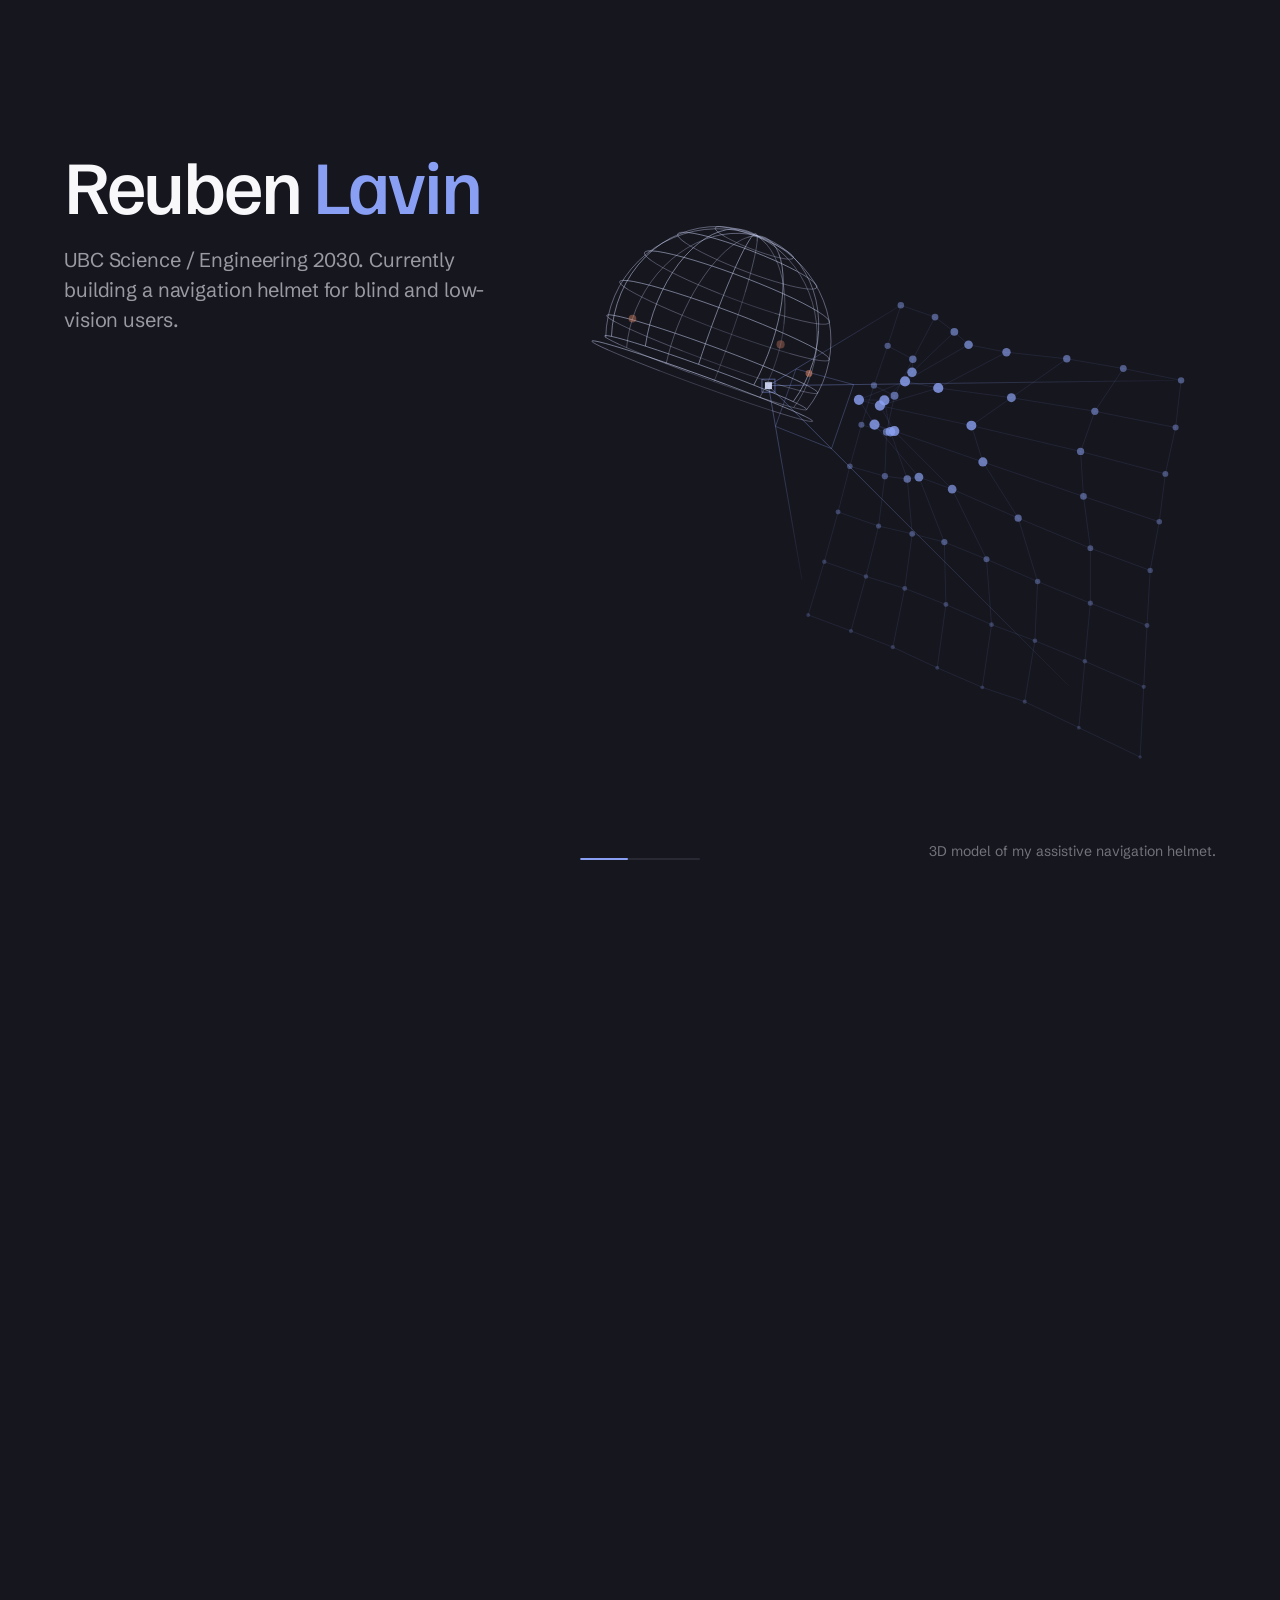
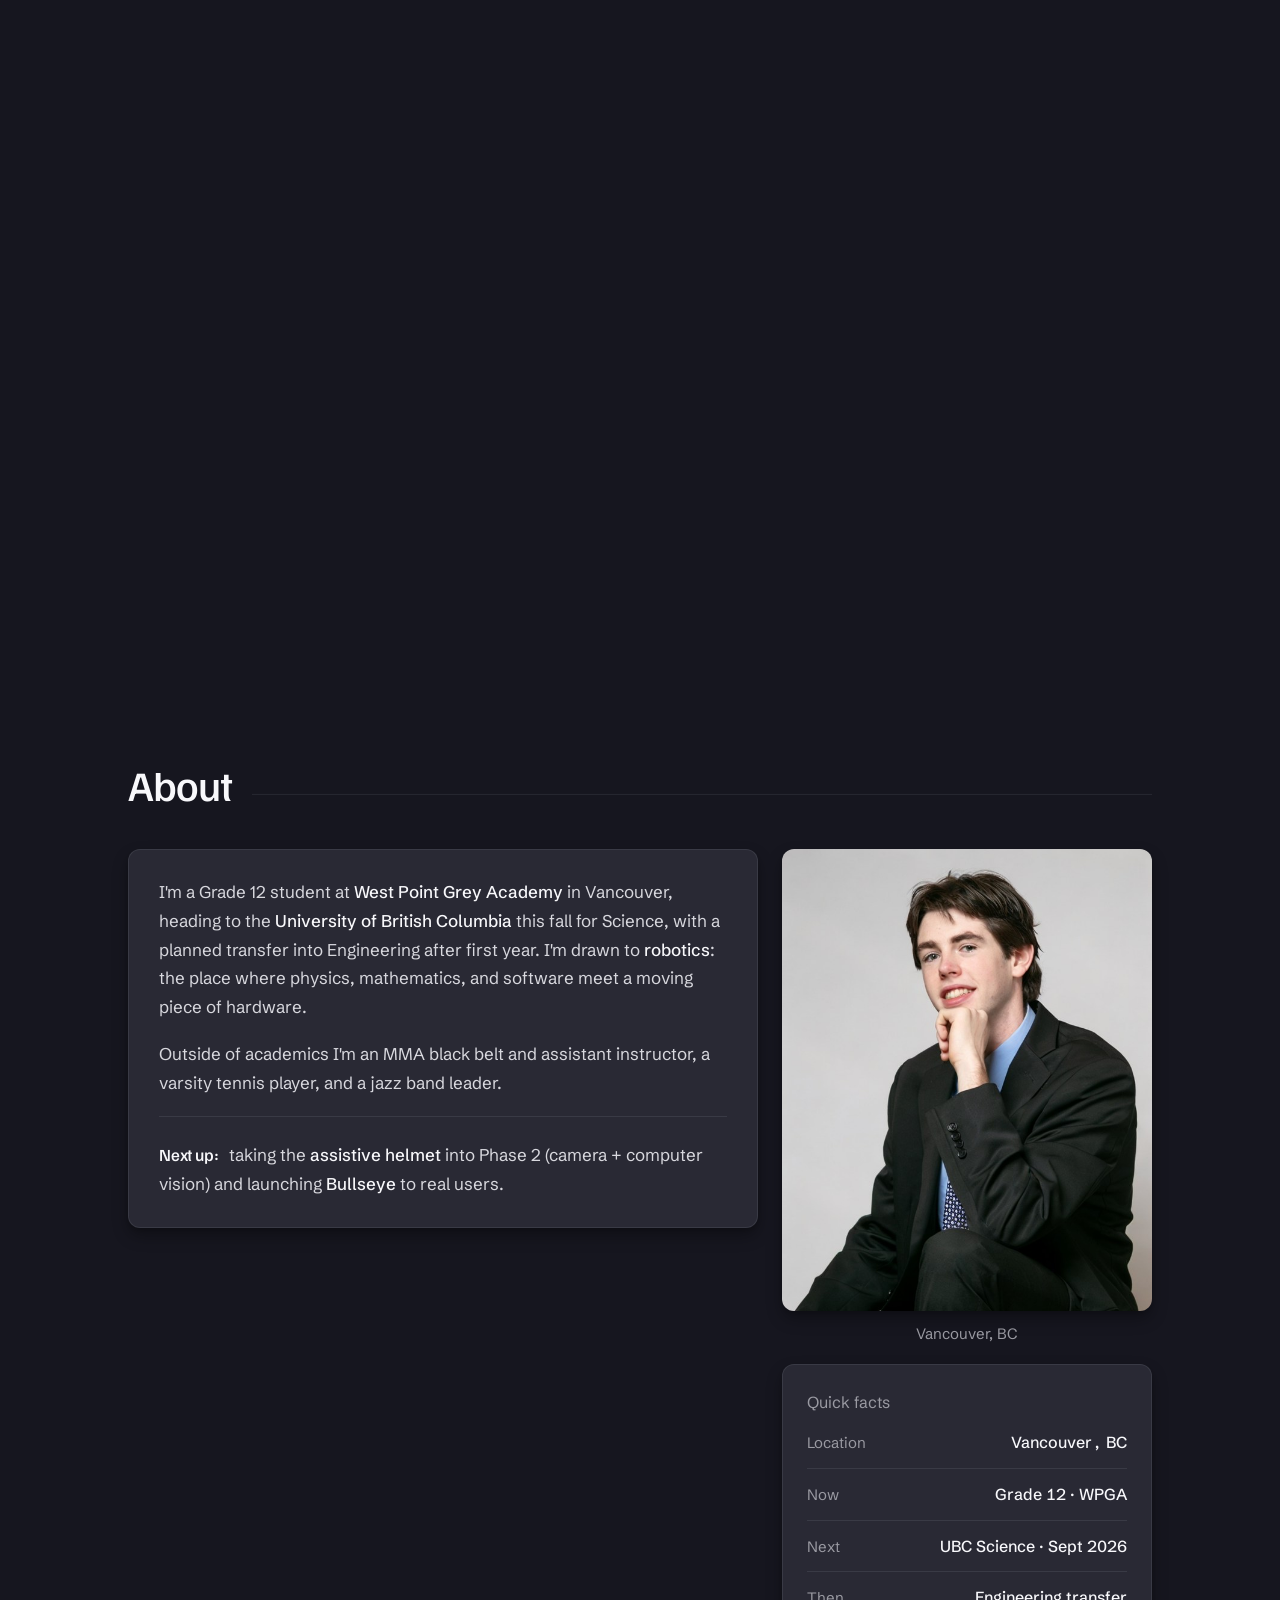
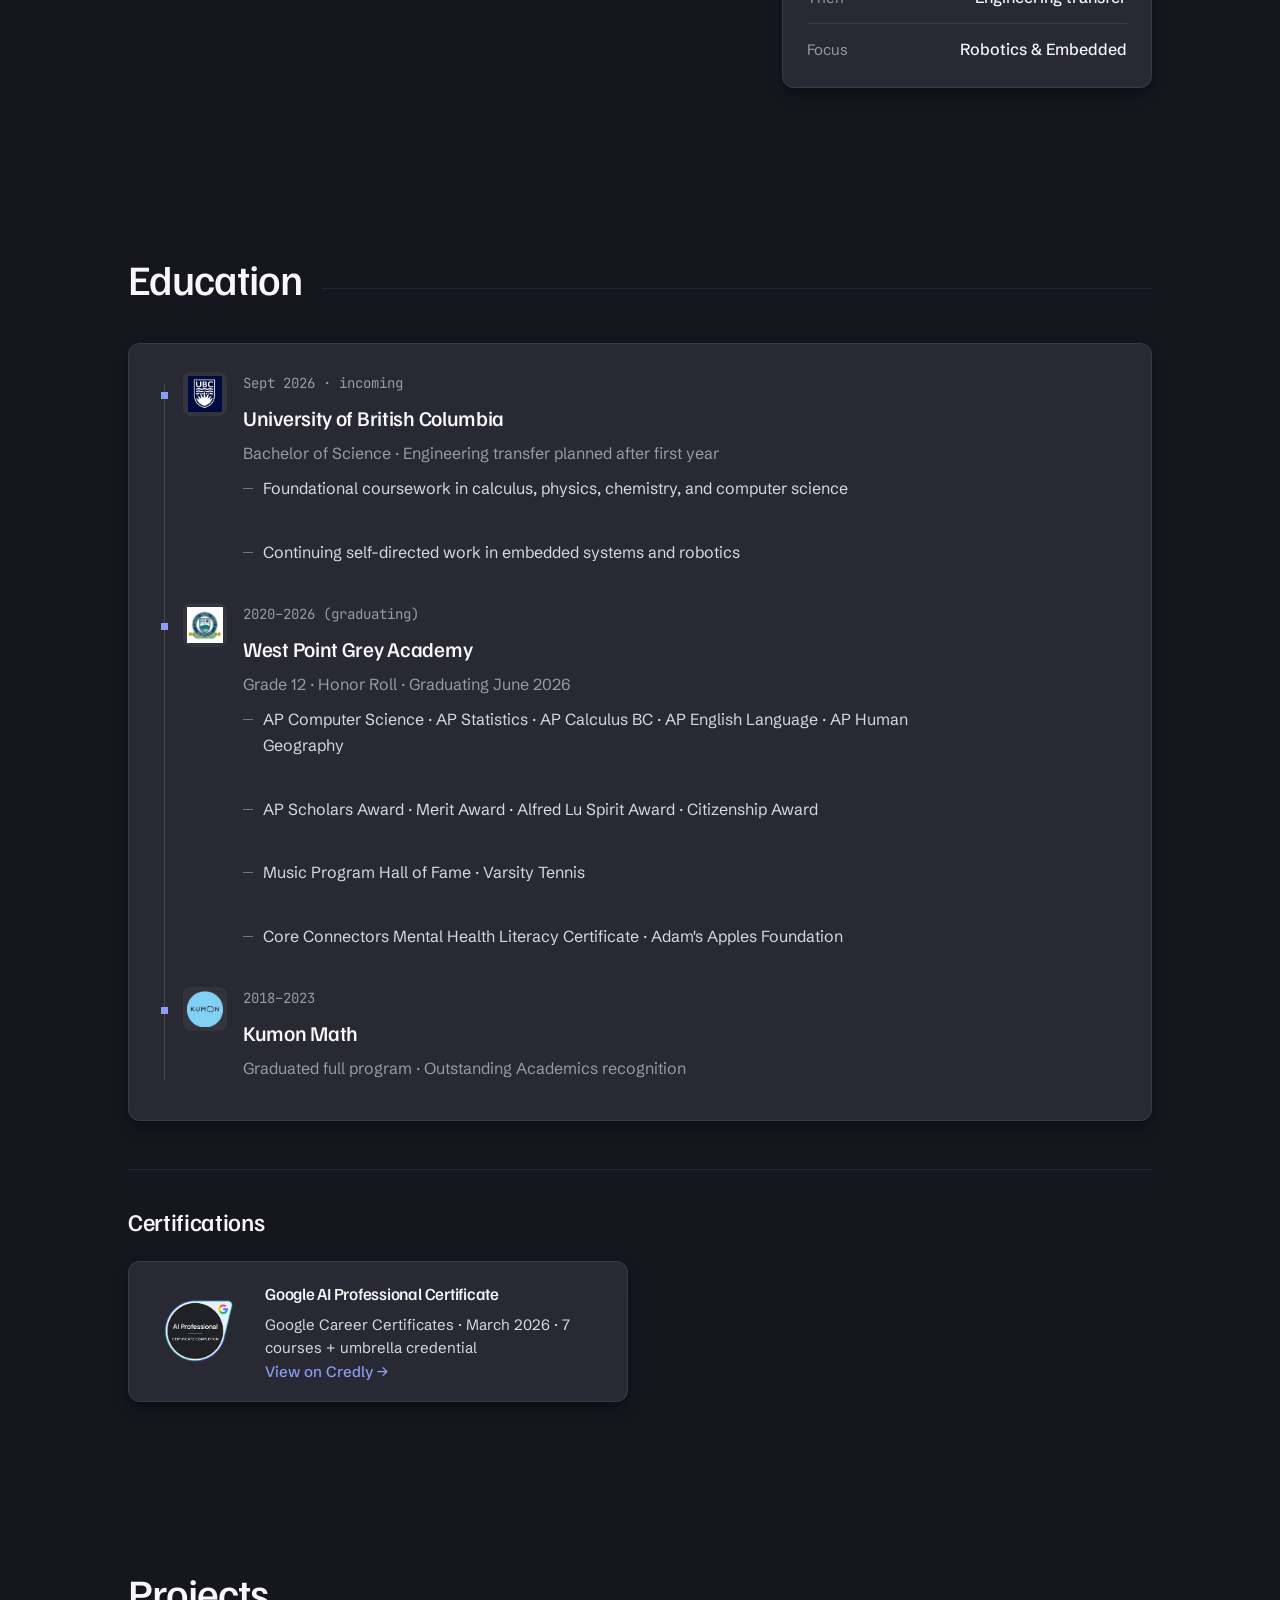
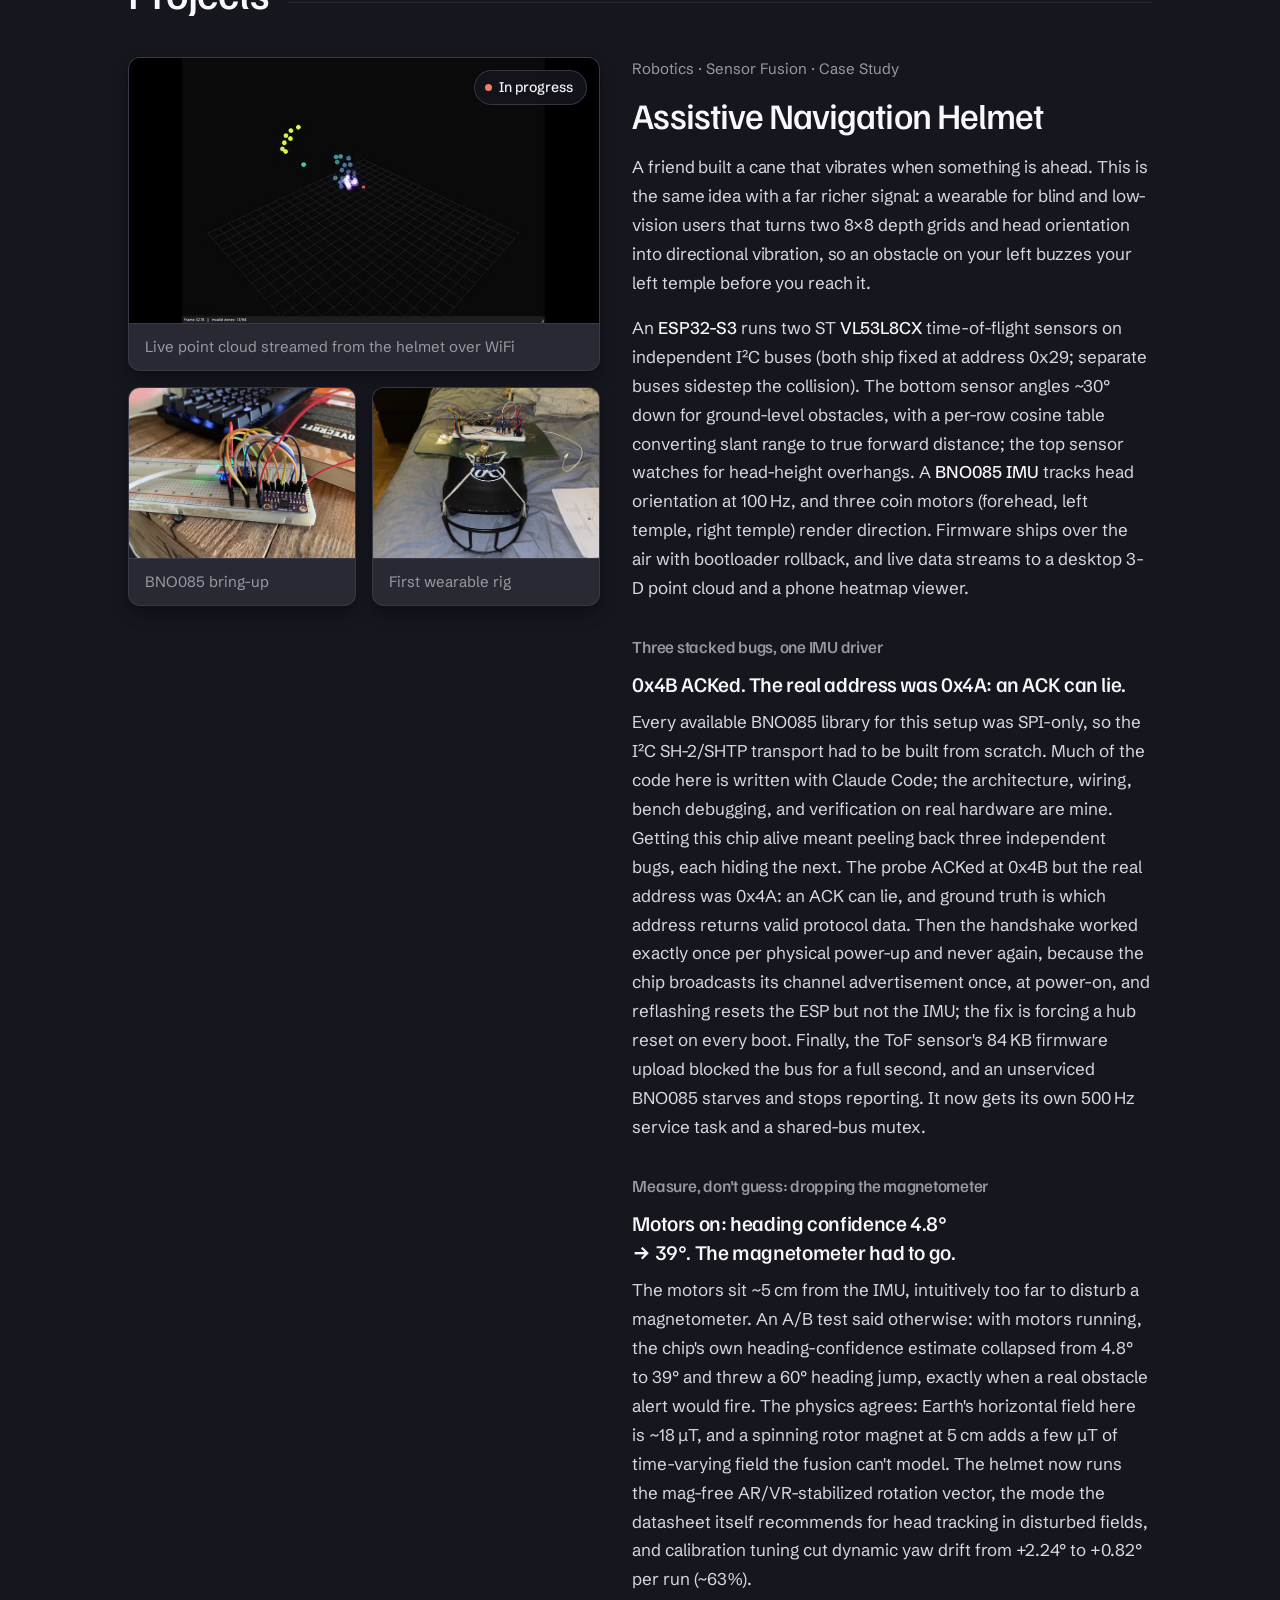
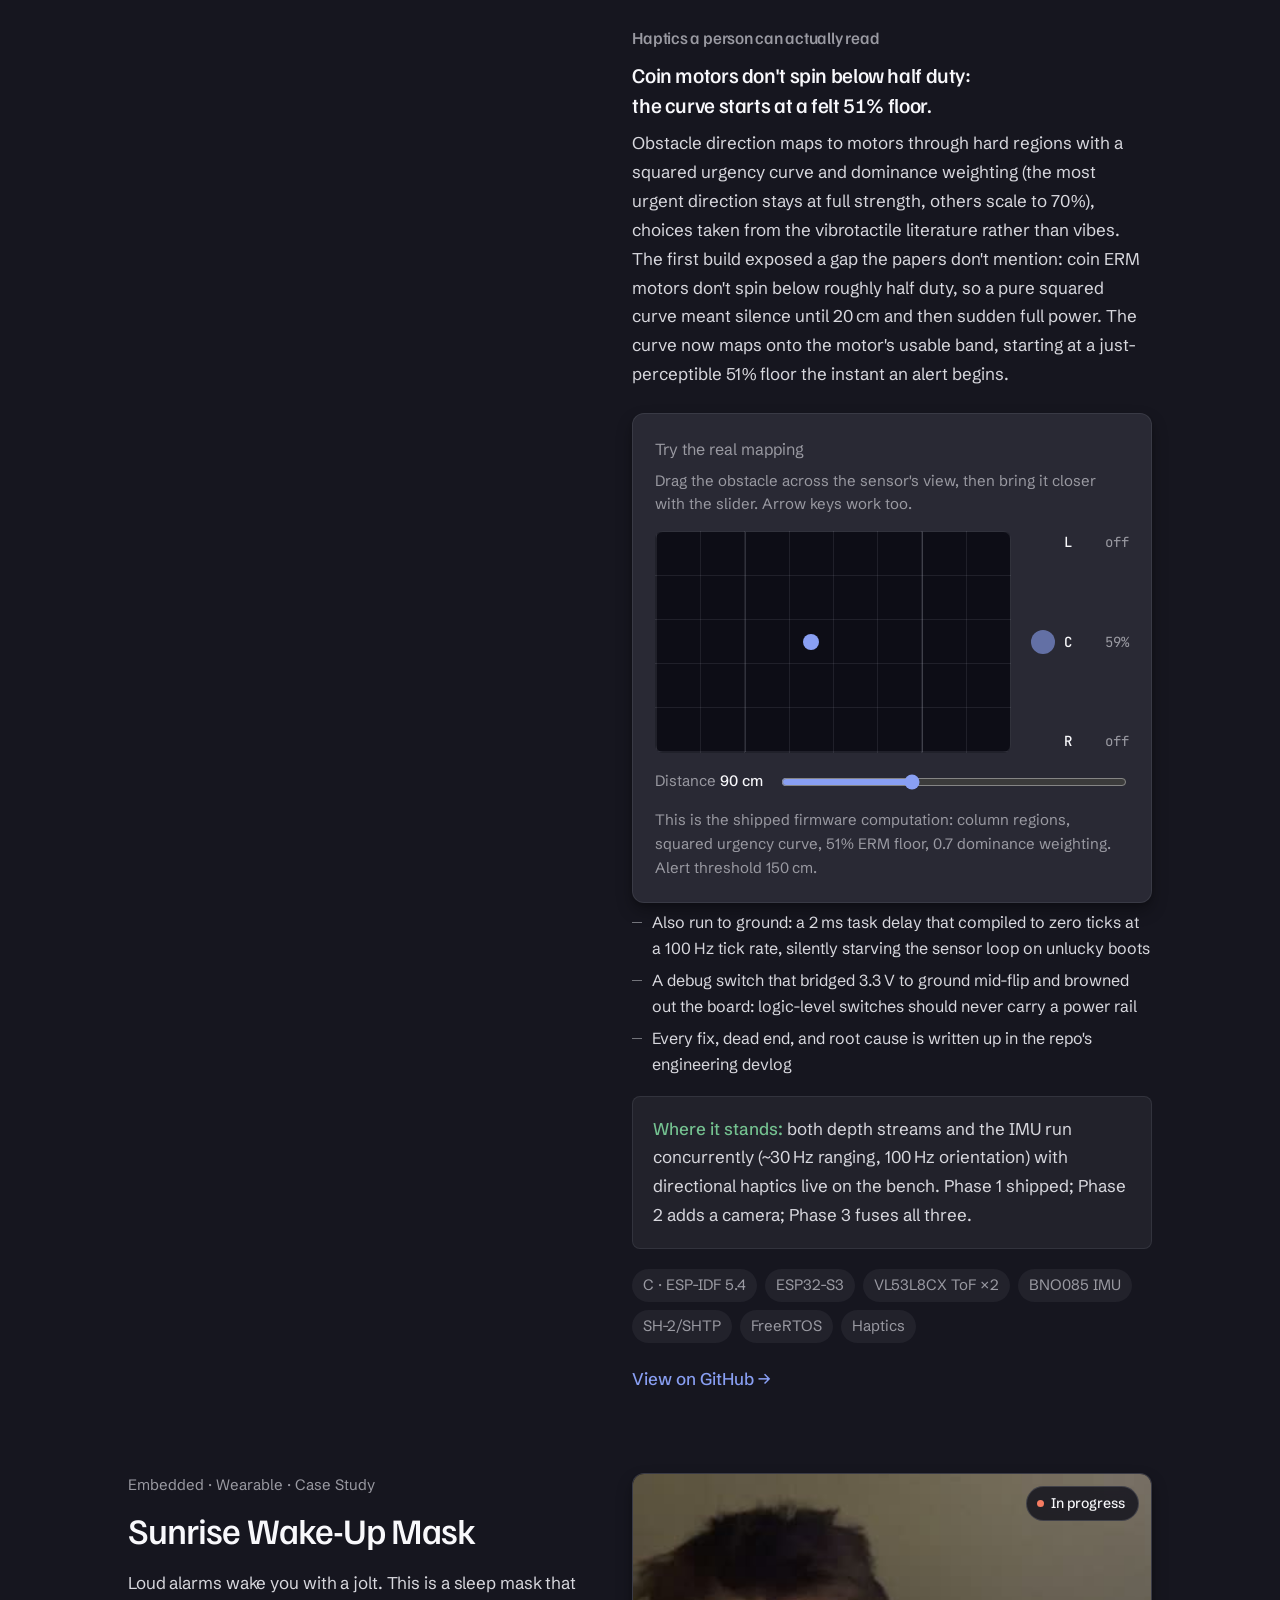
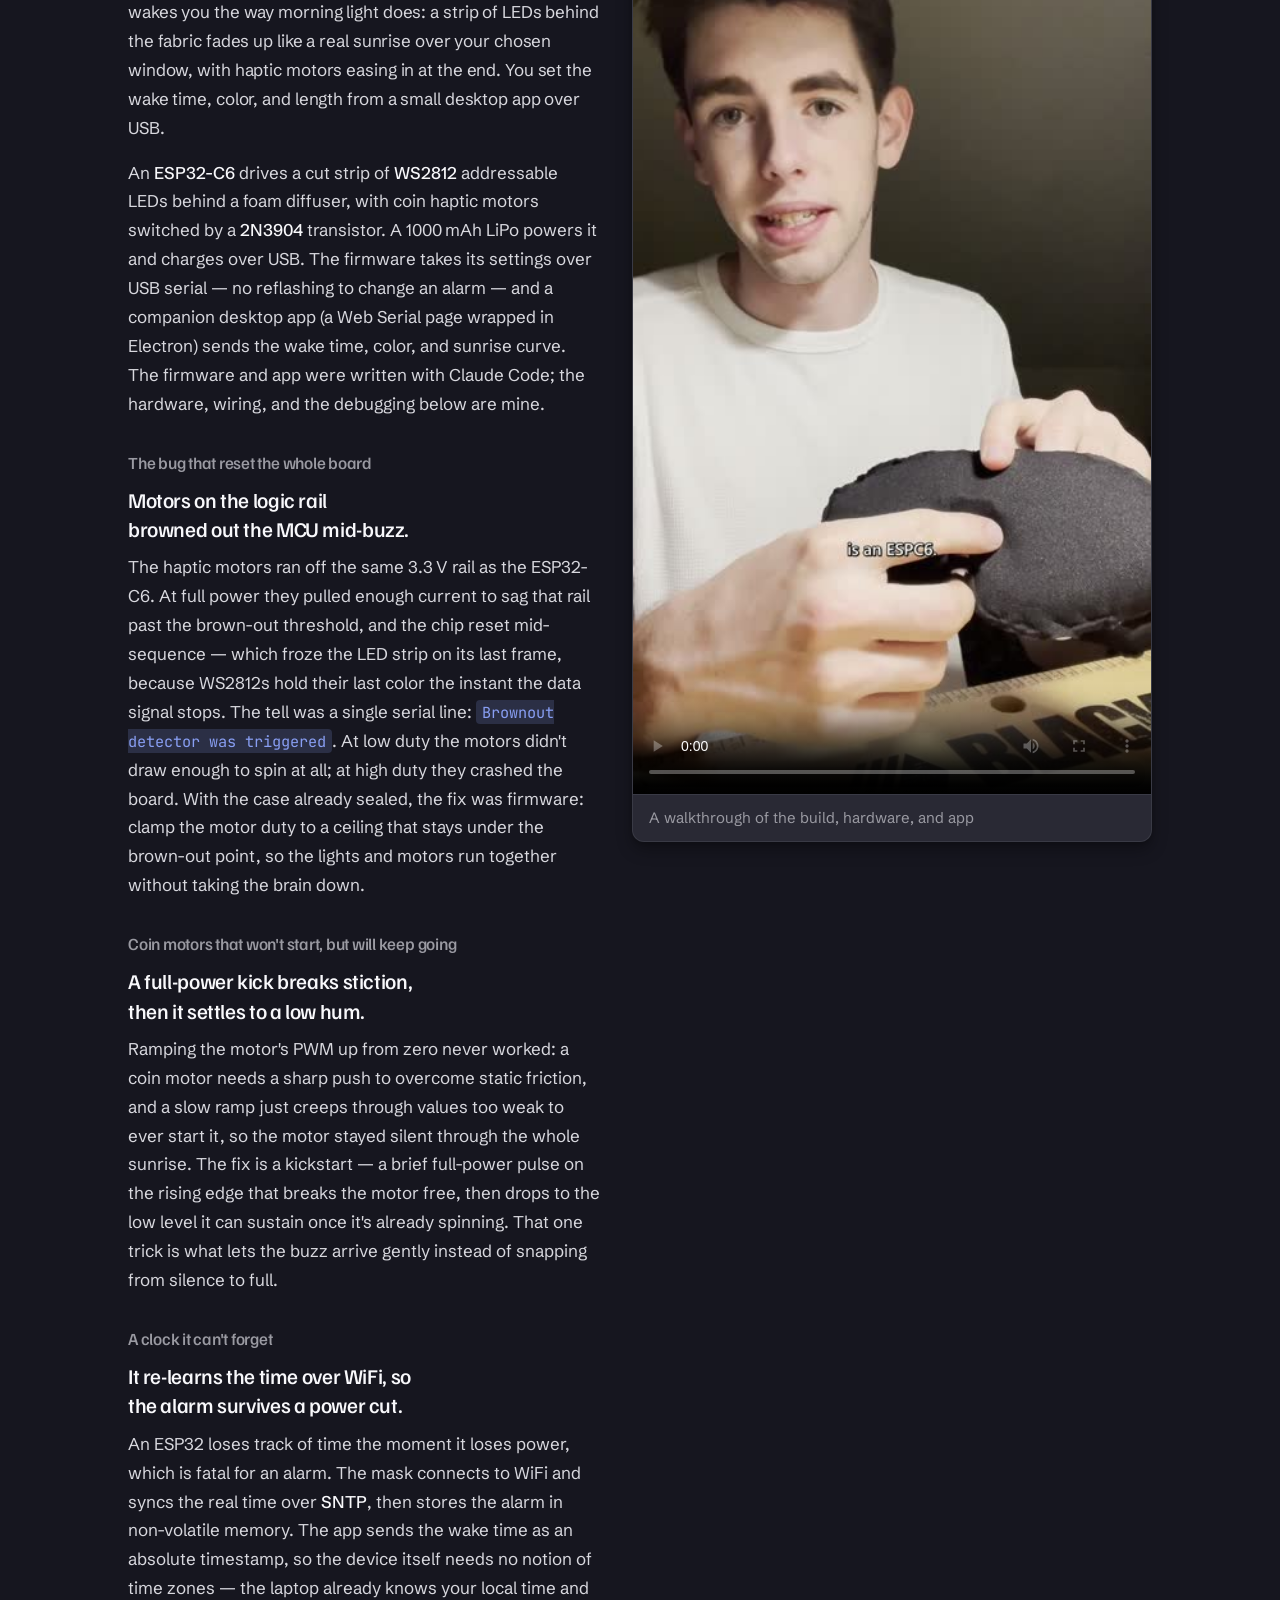
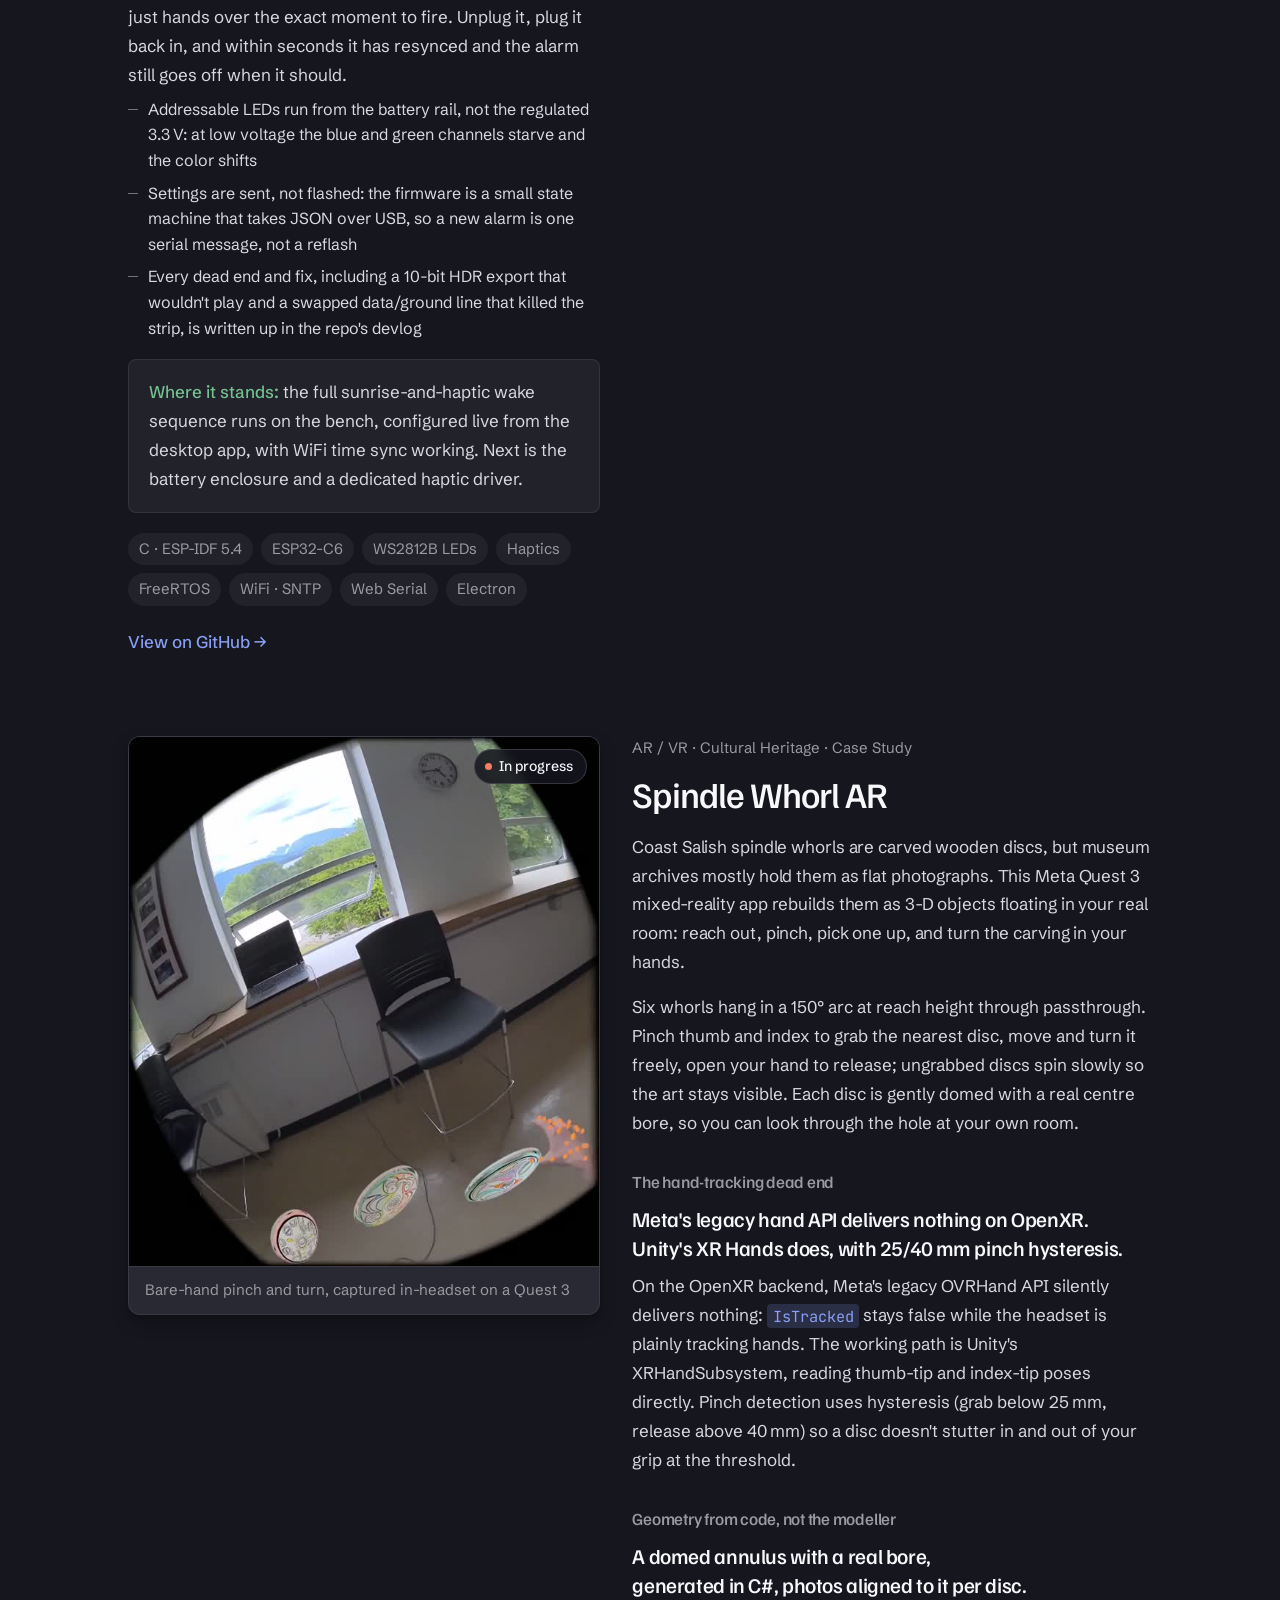
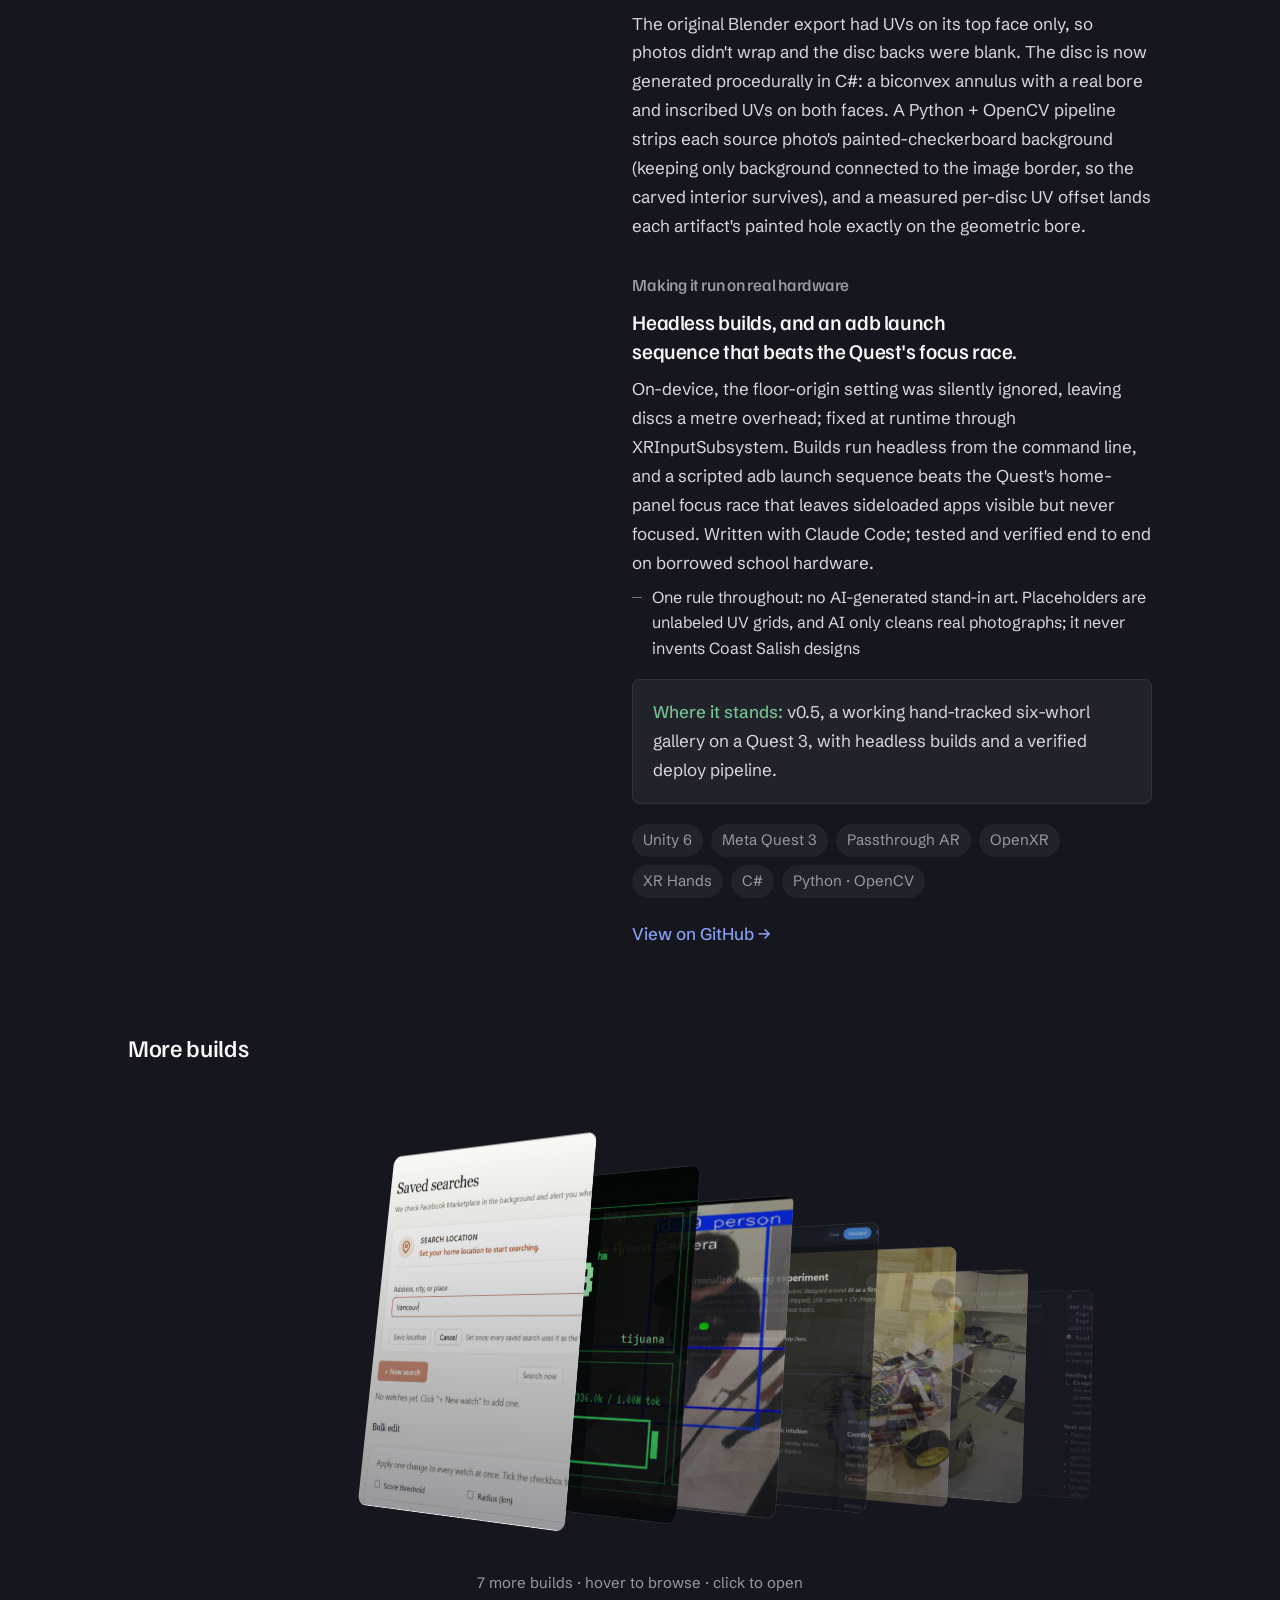
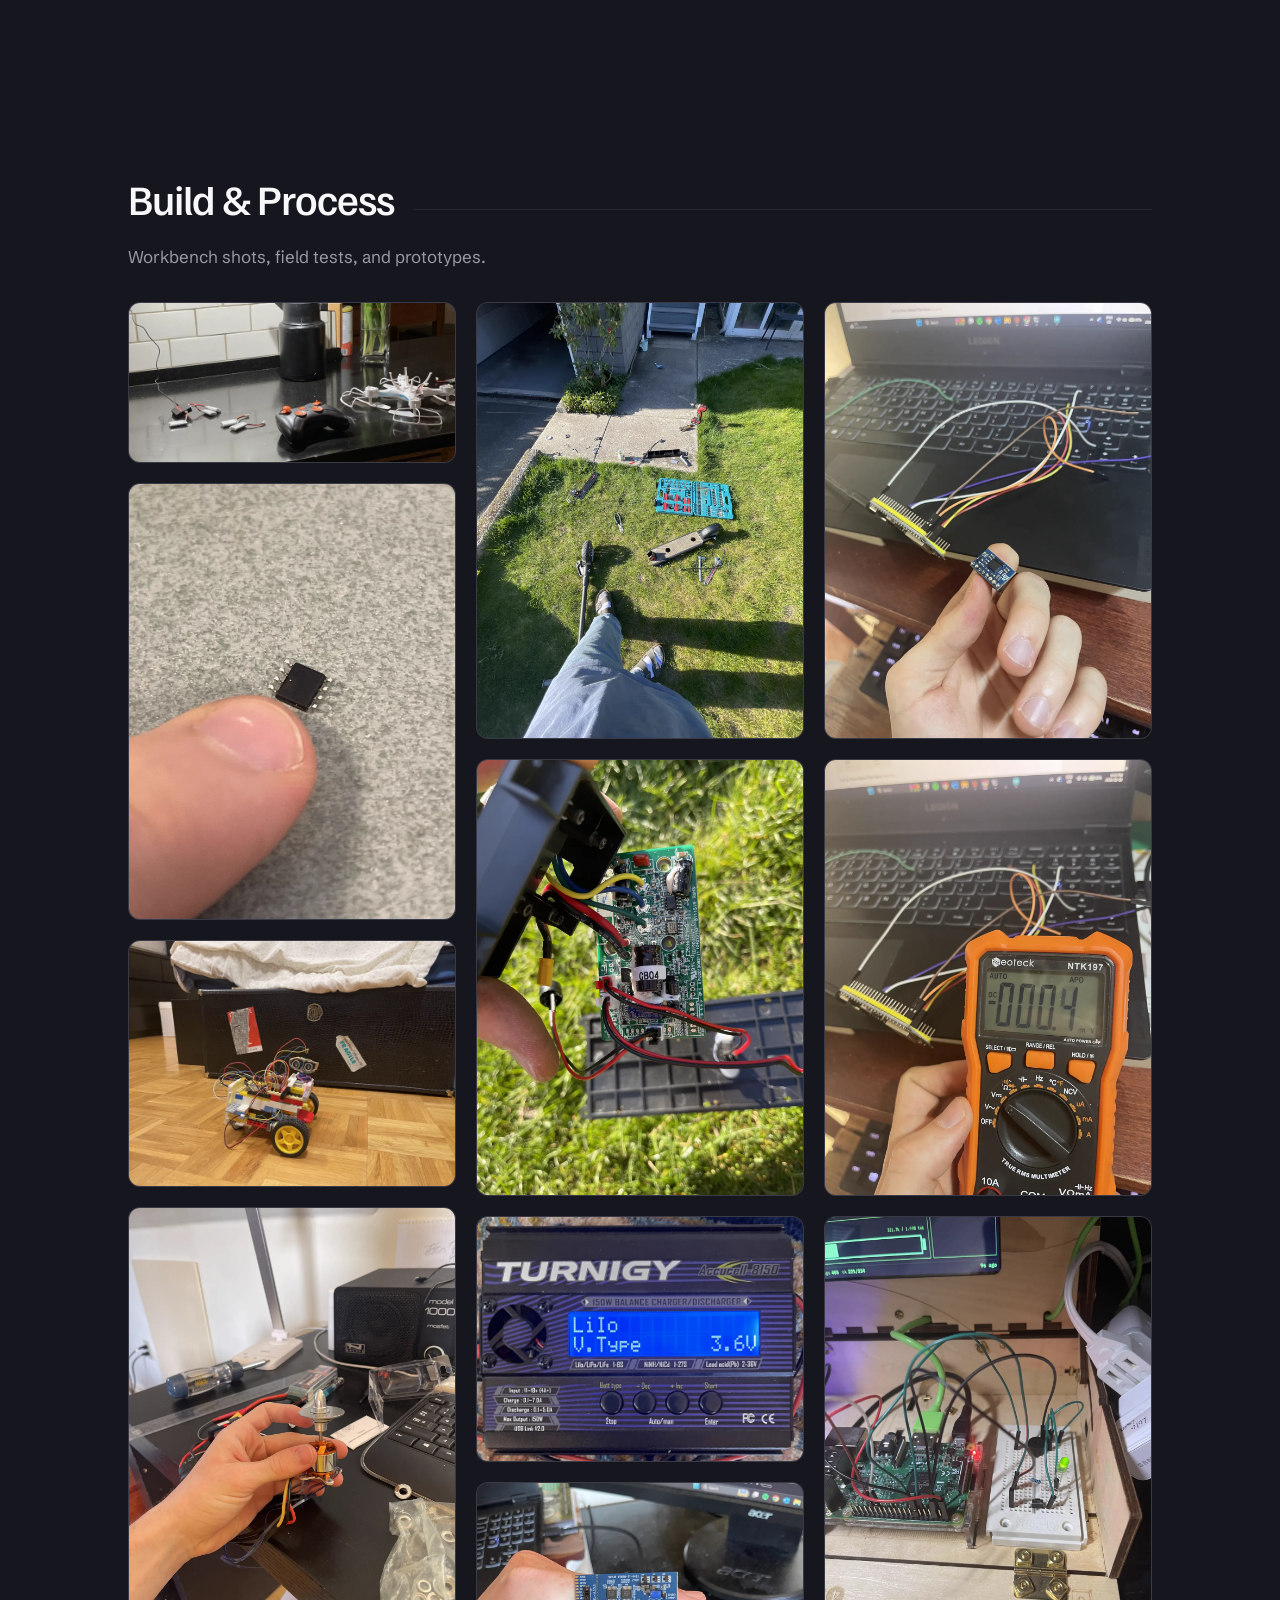
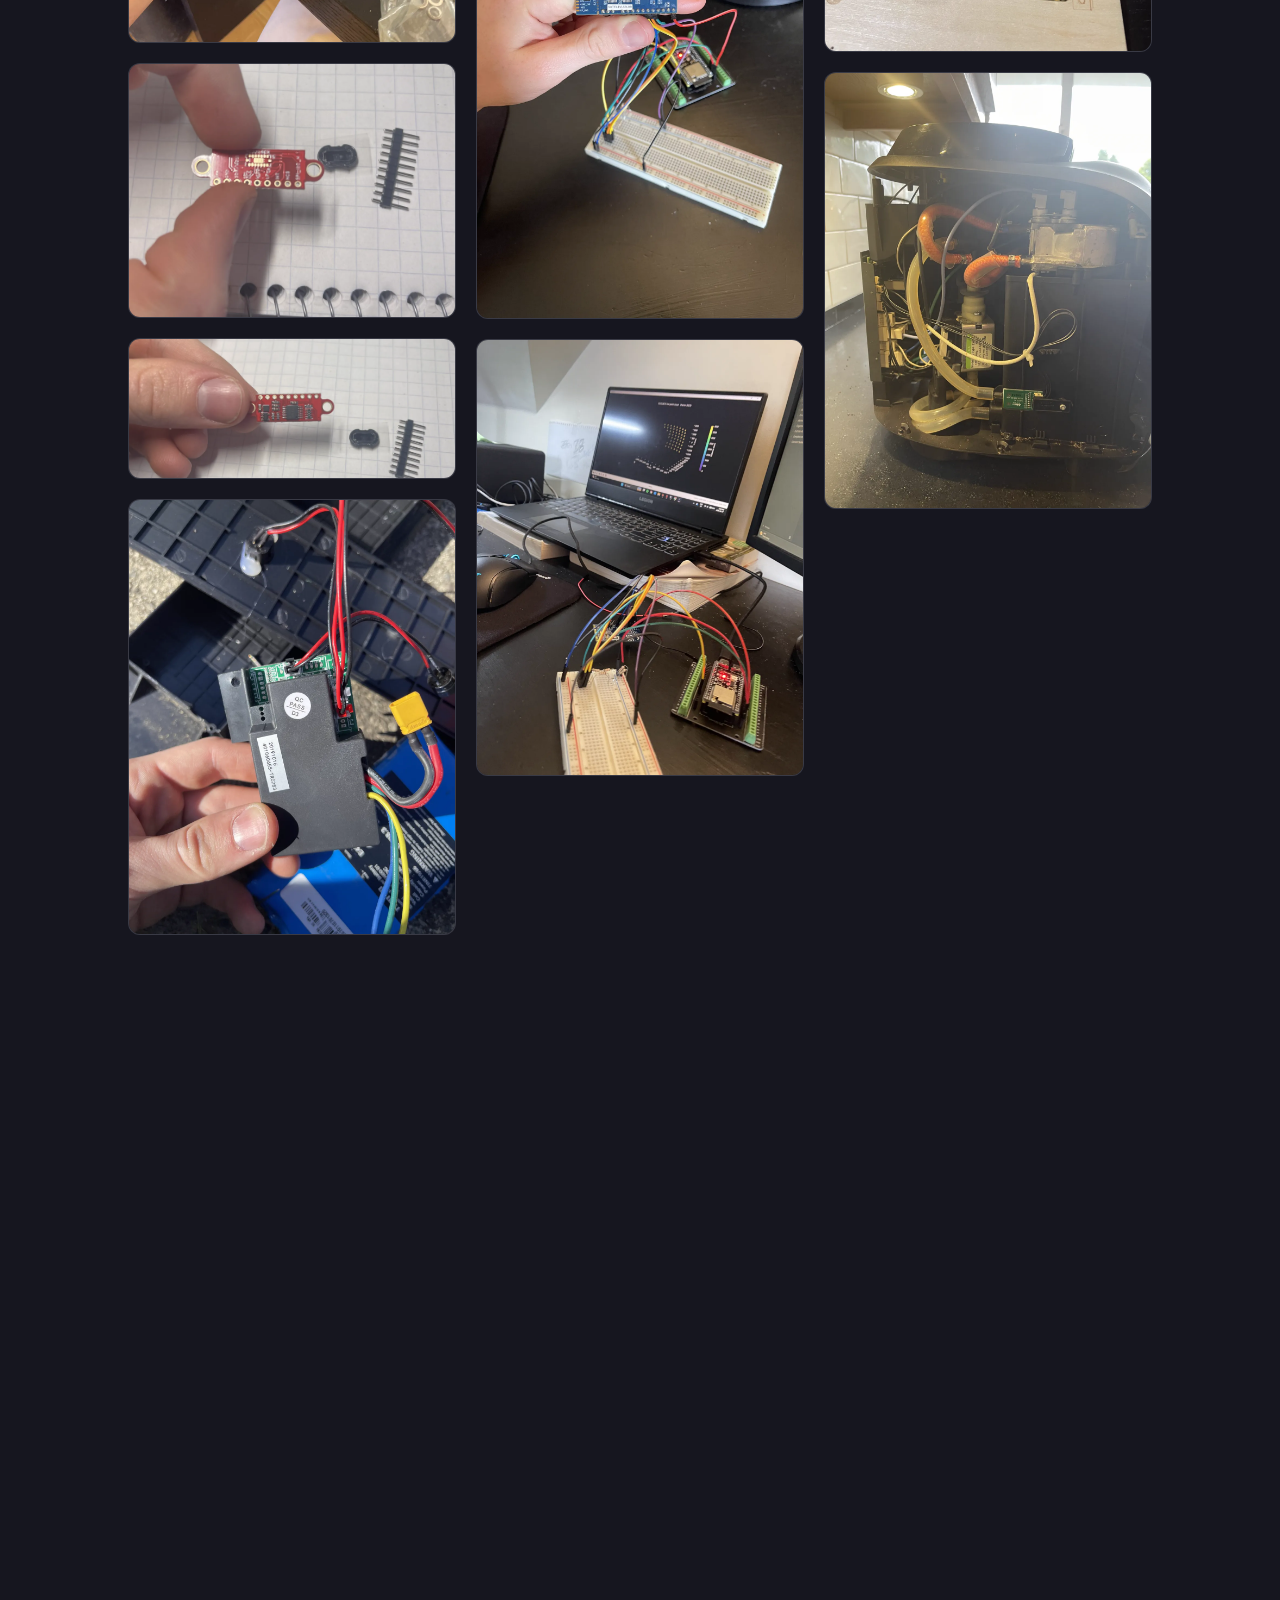
==== commit 4e79bc8c: "Put something in front of the sensor, so the field actually moves The recording behind the hero is a" ====
--- a/index.html
+++ b/index.html
@@ -51,12 +51,12 @@
               Reuben <span class="accent">Lavin</span>
             </h1>
             <p class="hero-sub">
-              UBC Science, then Engineering. Currently building a navigation
+              UBC Science / Engineering 2030. Currently building a navigation
               helmet for blind and low-vision users.
             </p>
           </div>
         </div>
-        <p class="hero-note">A 3D model of the assistive navigation helmet I'm building.</p>
+        <p class="hero-note">3D model of my assistive navigation helmet.</p>
         <div class="hero-hint" aria-hidden="true"><span></span></div>
       </section>
     </div>
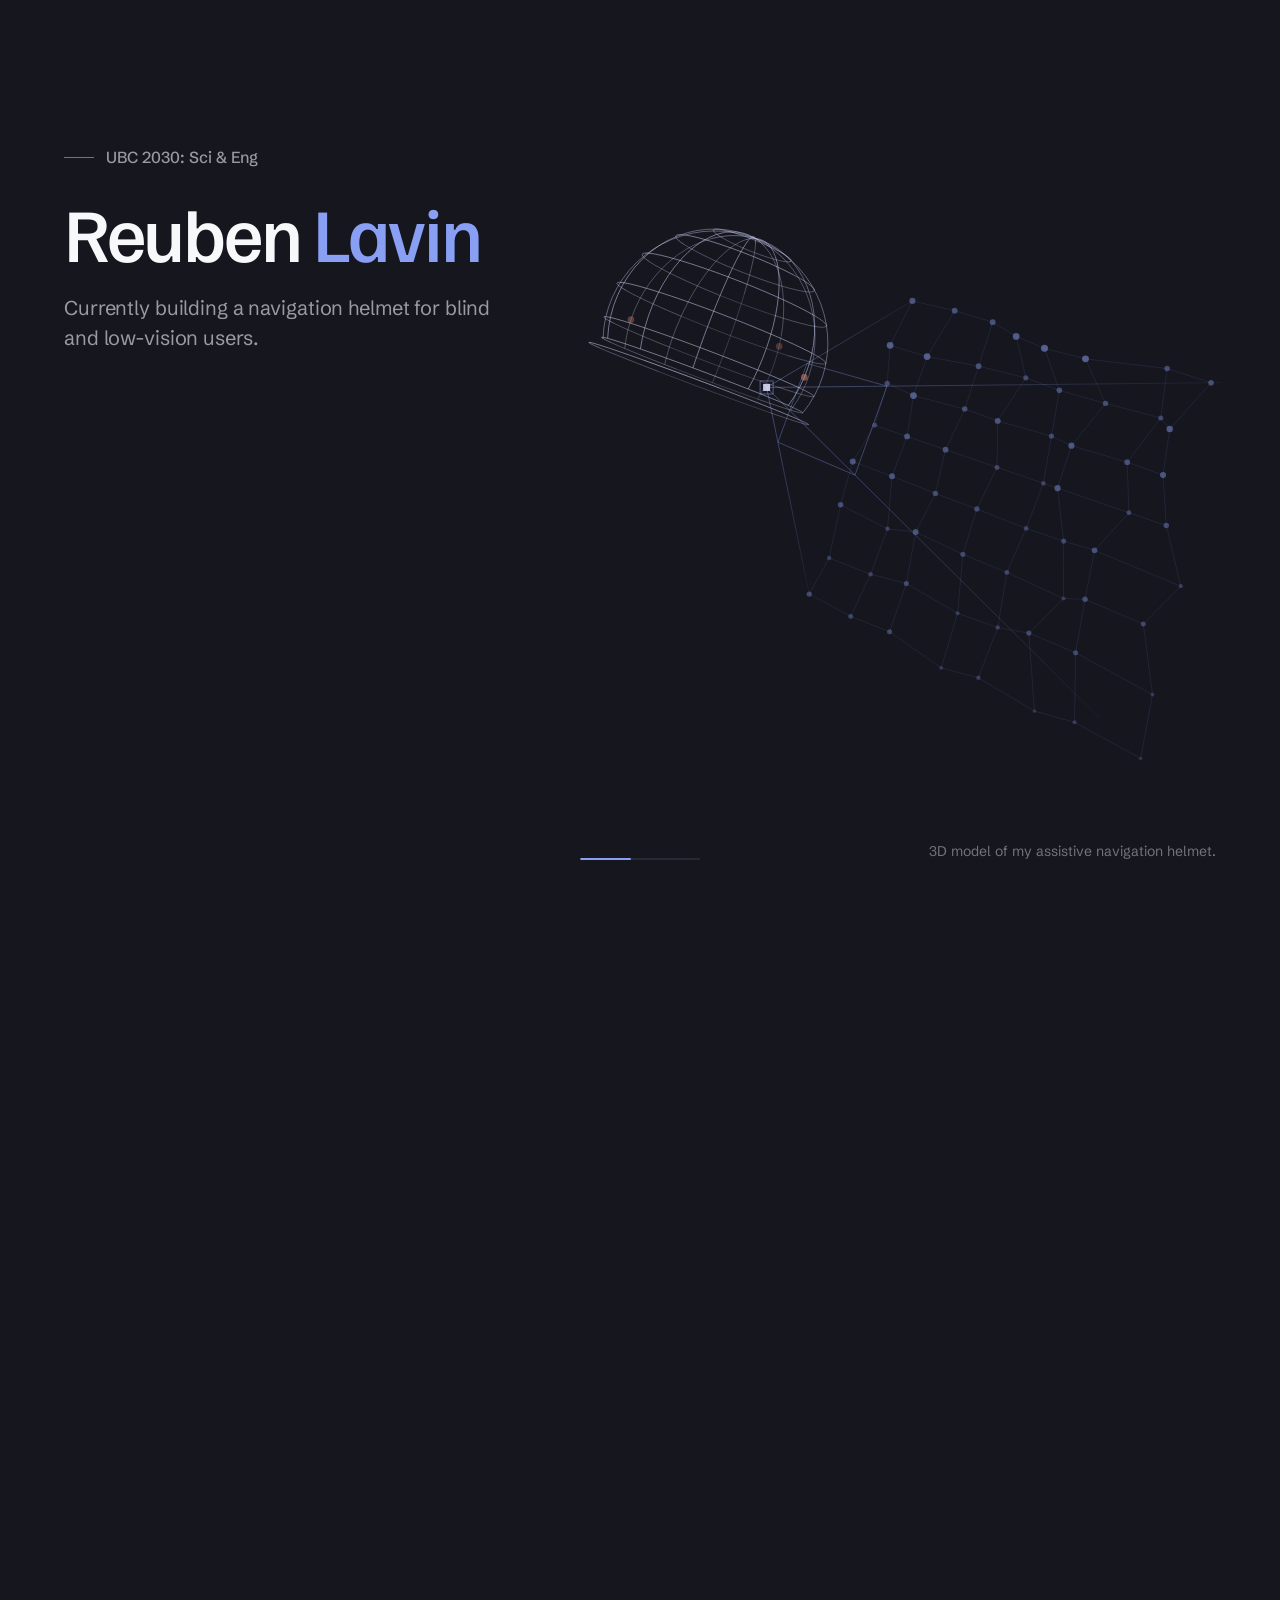
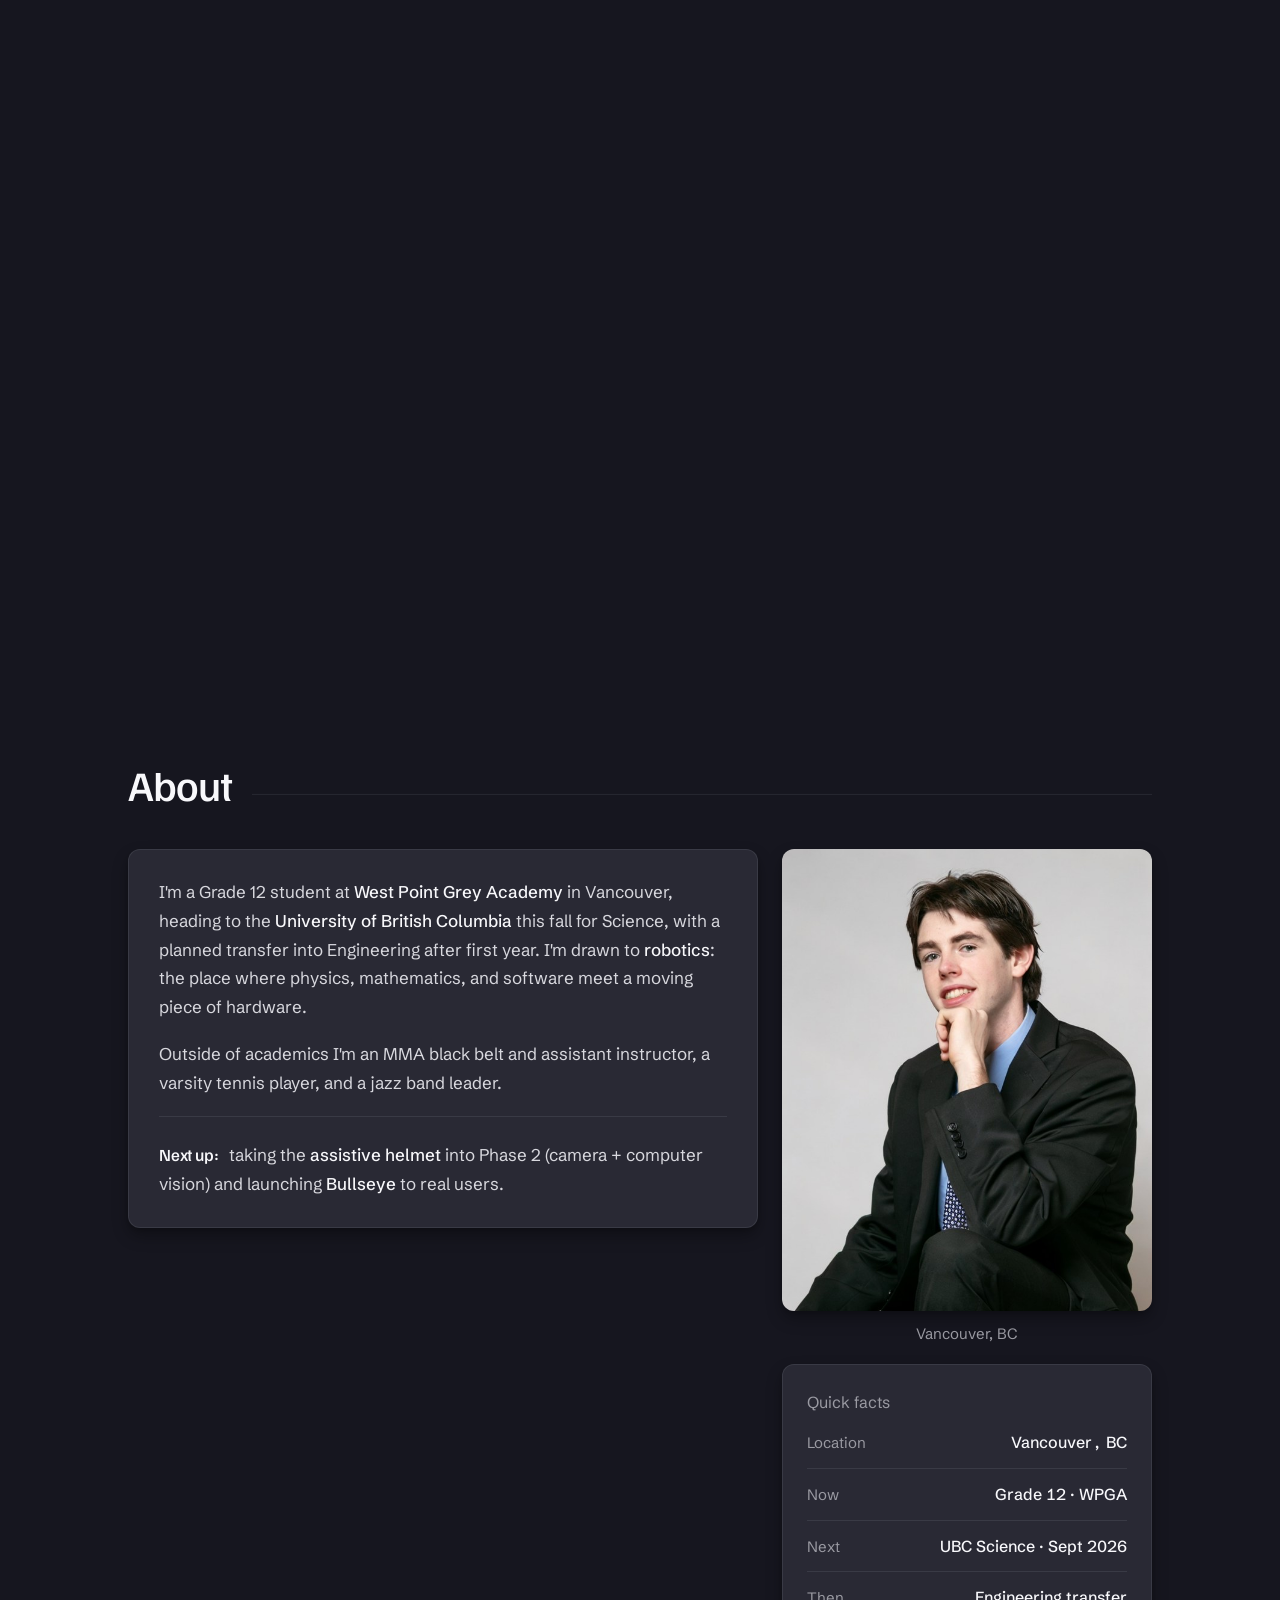
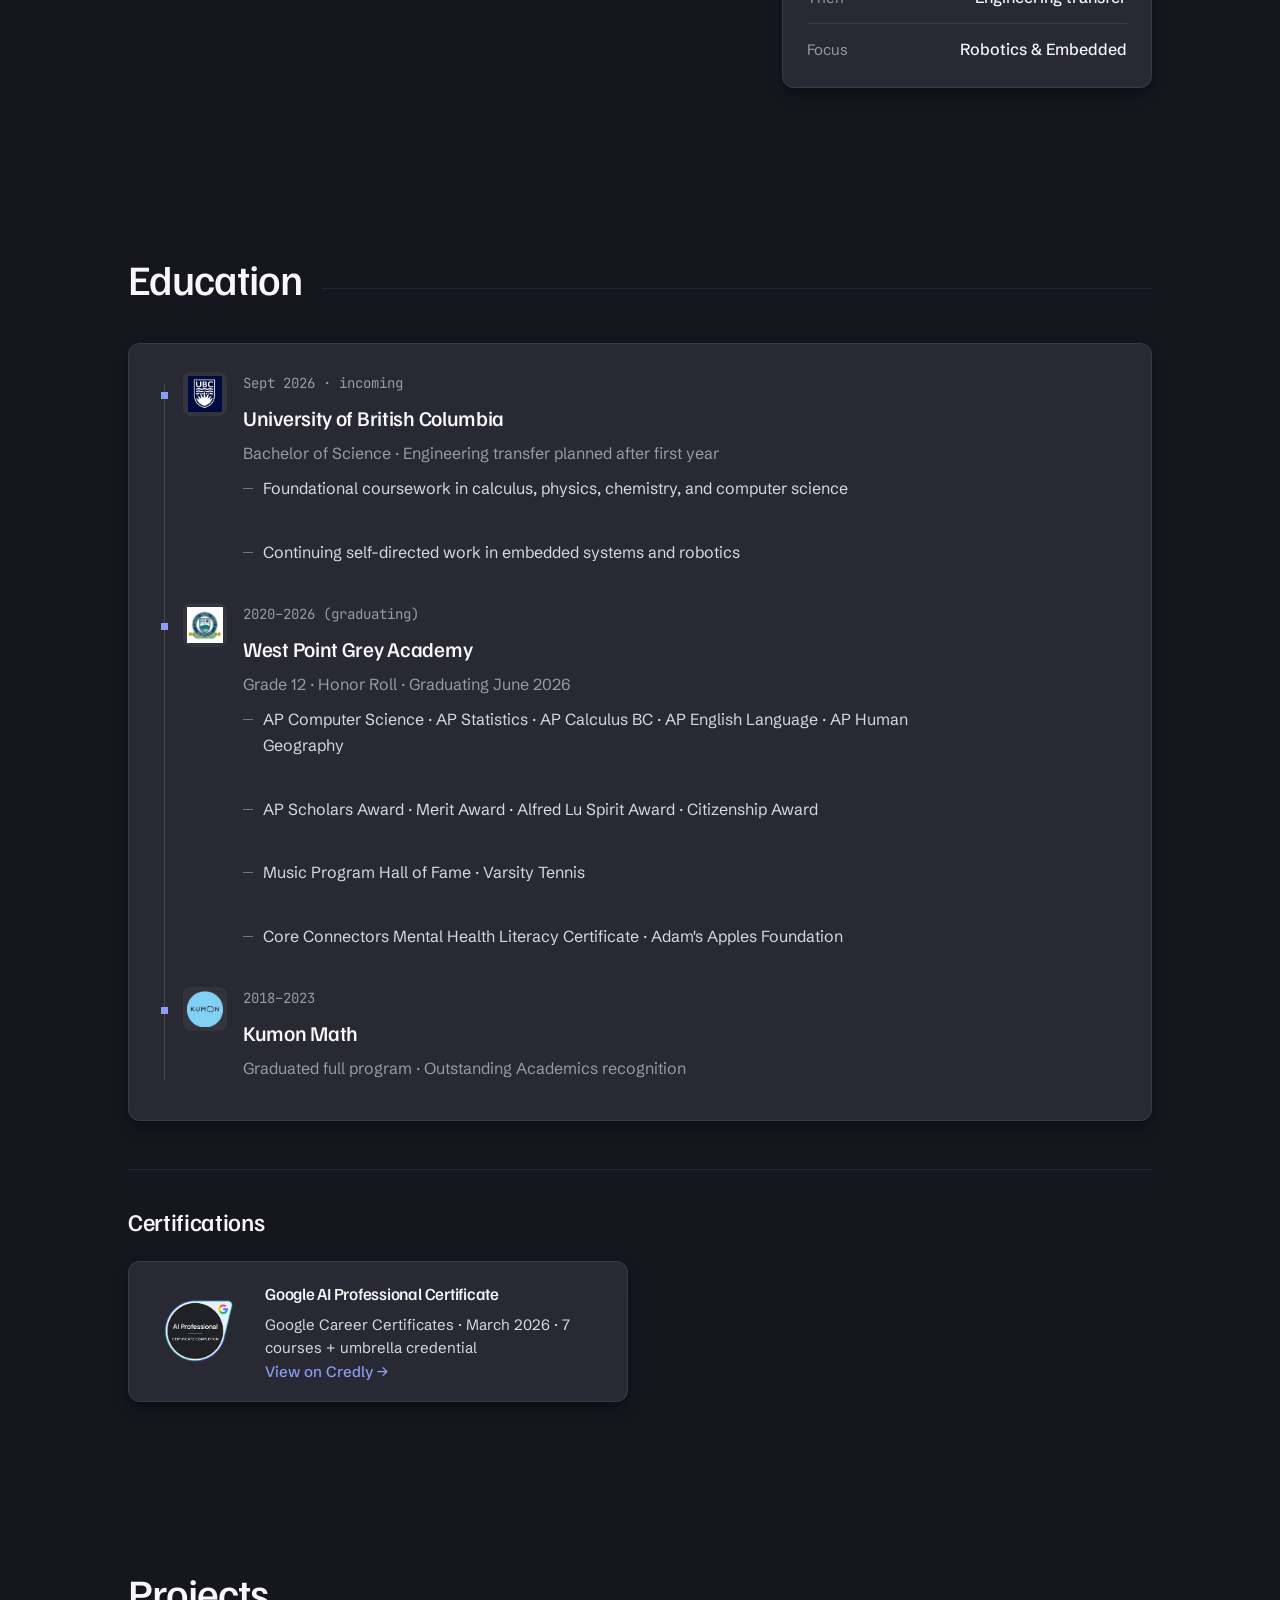
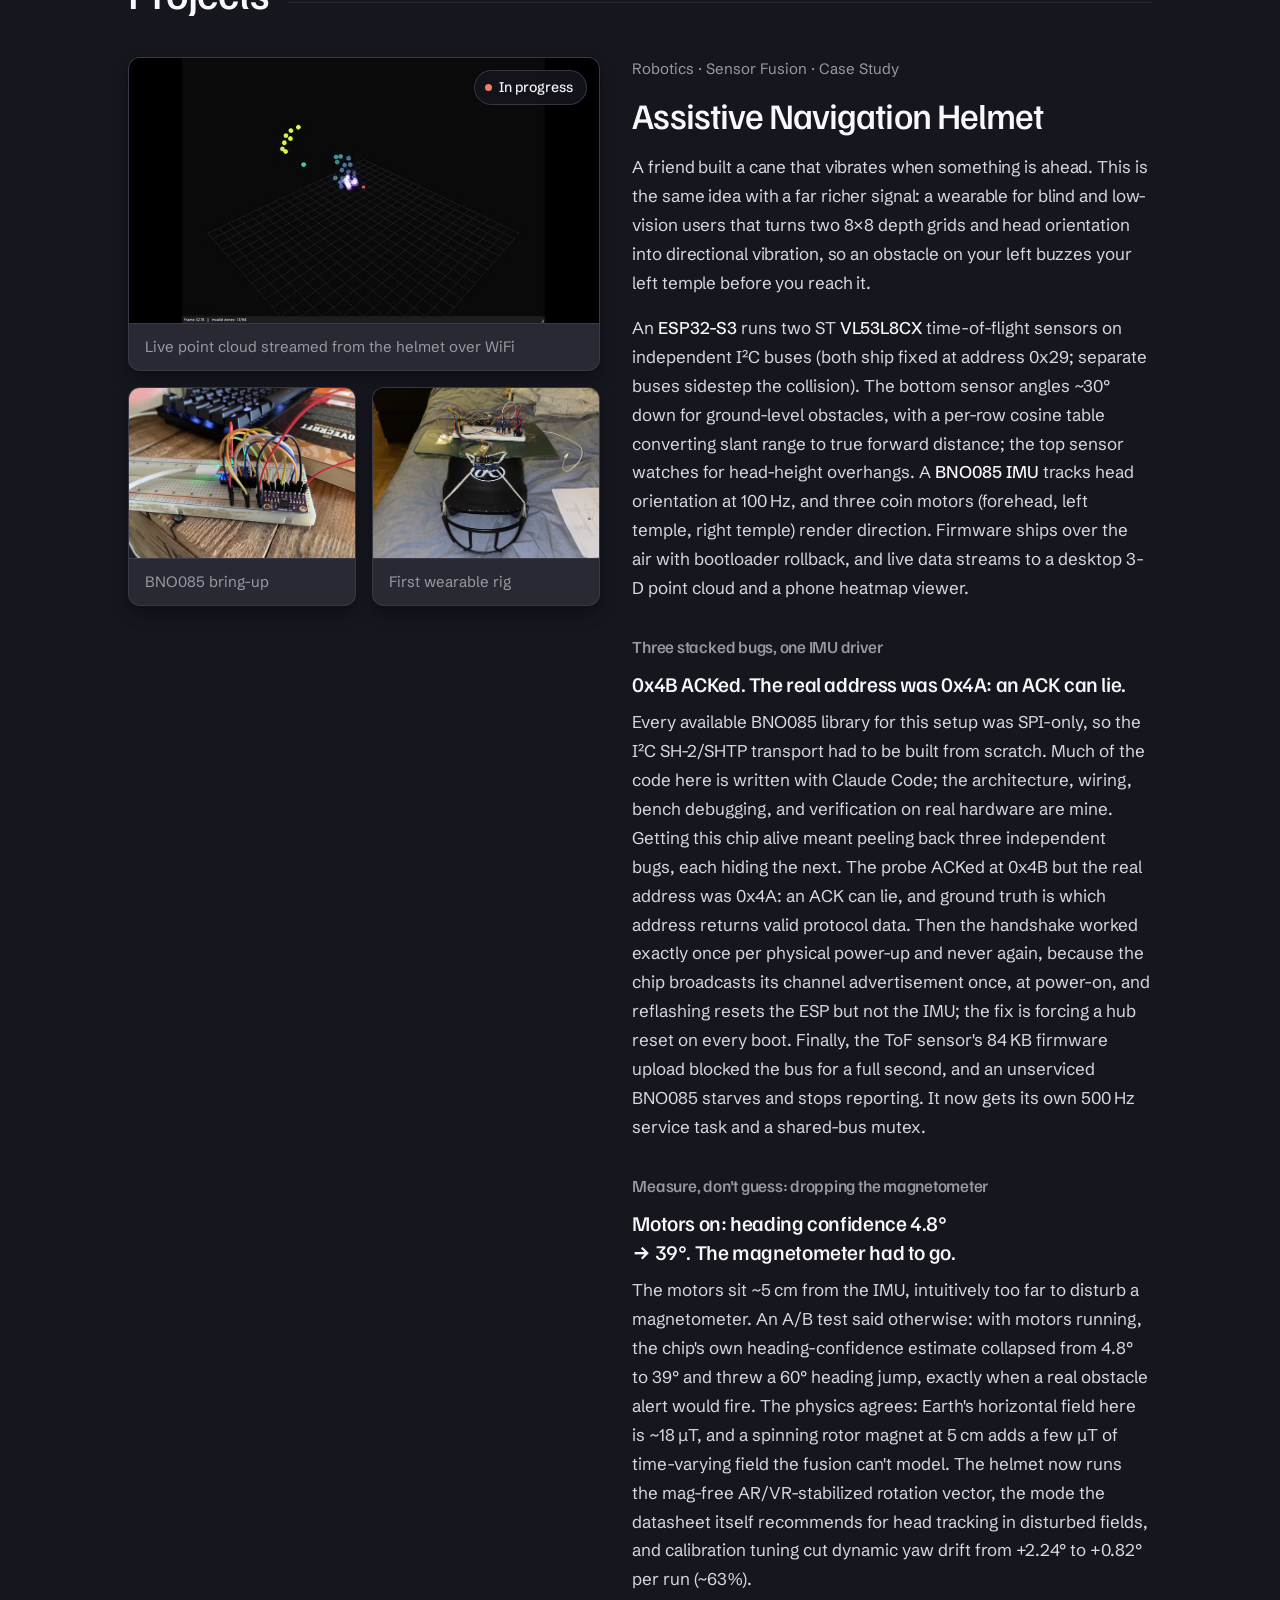
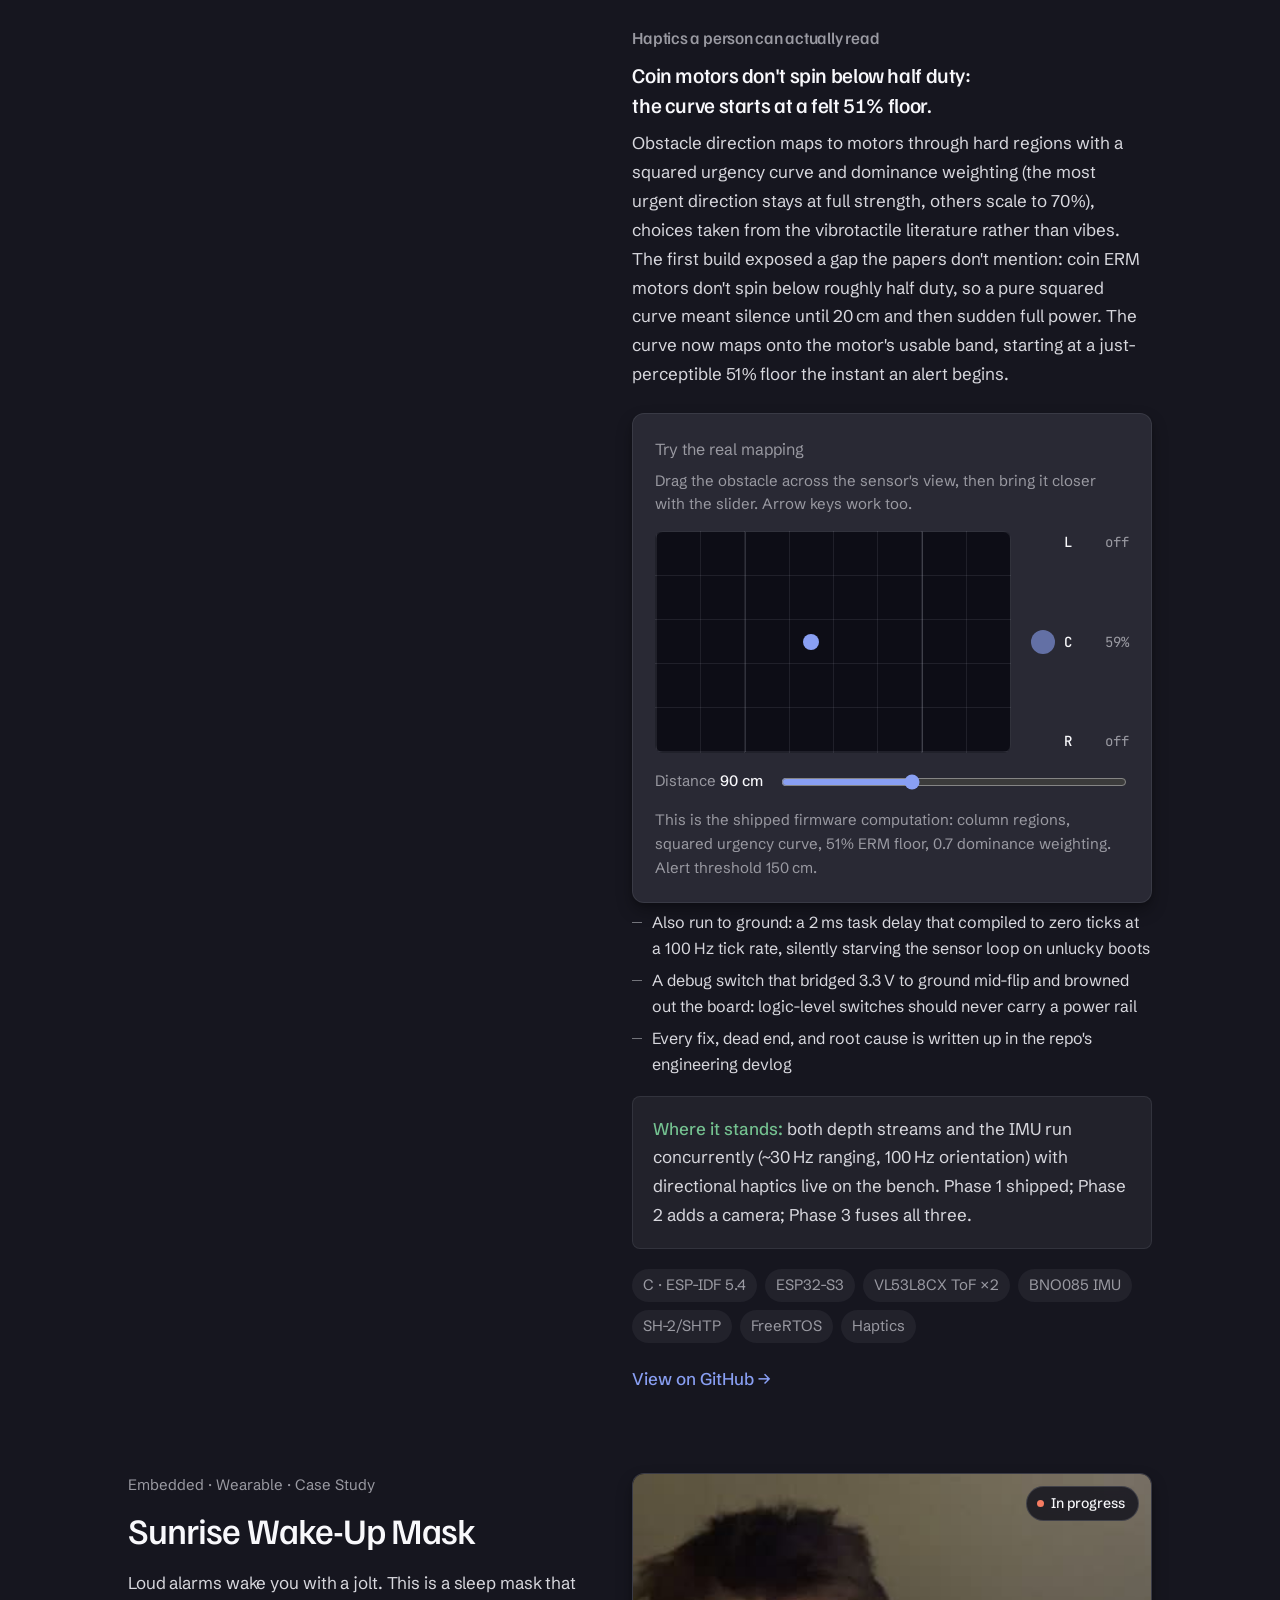
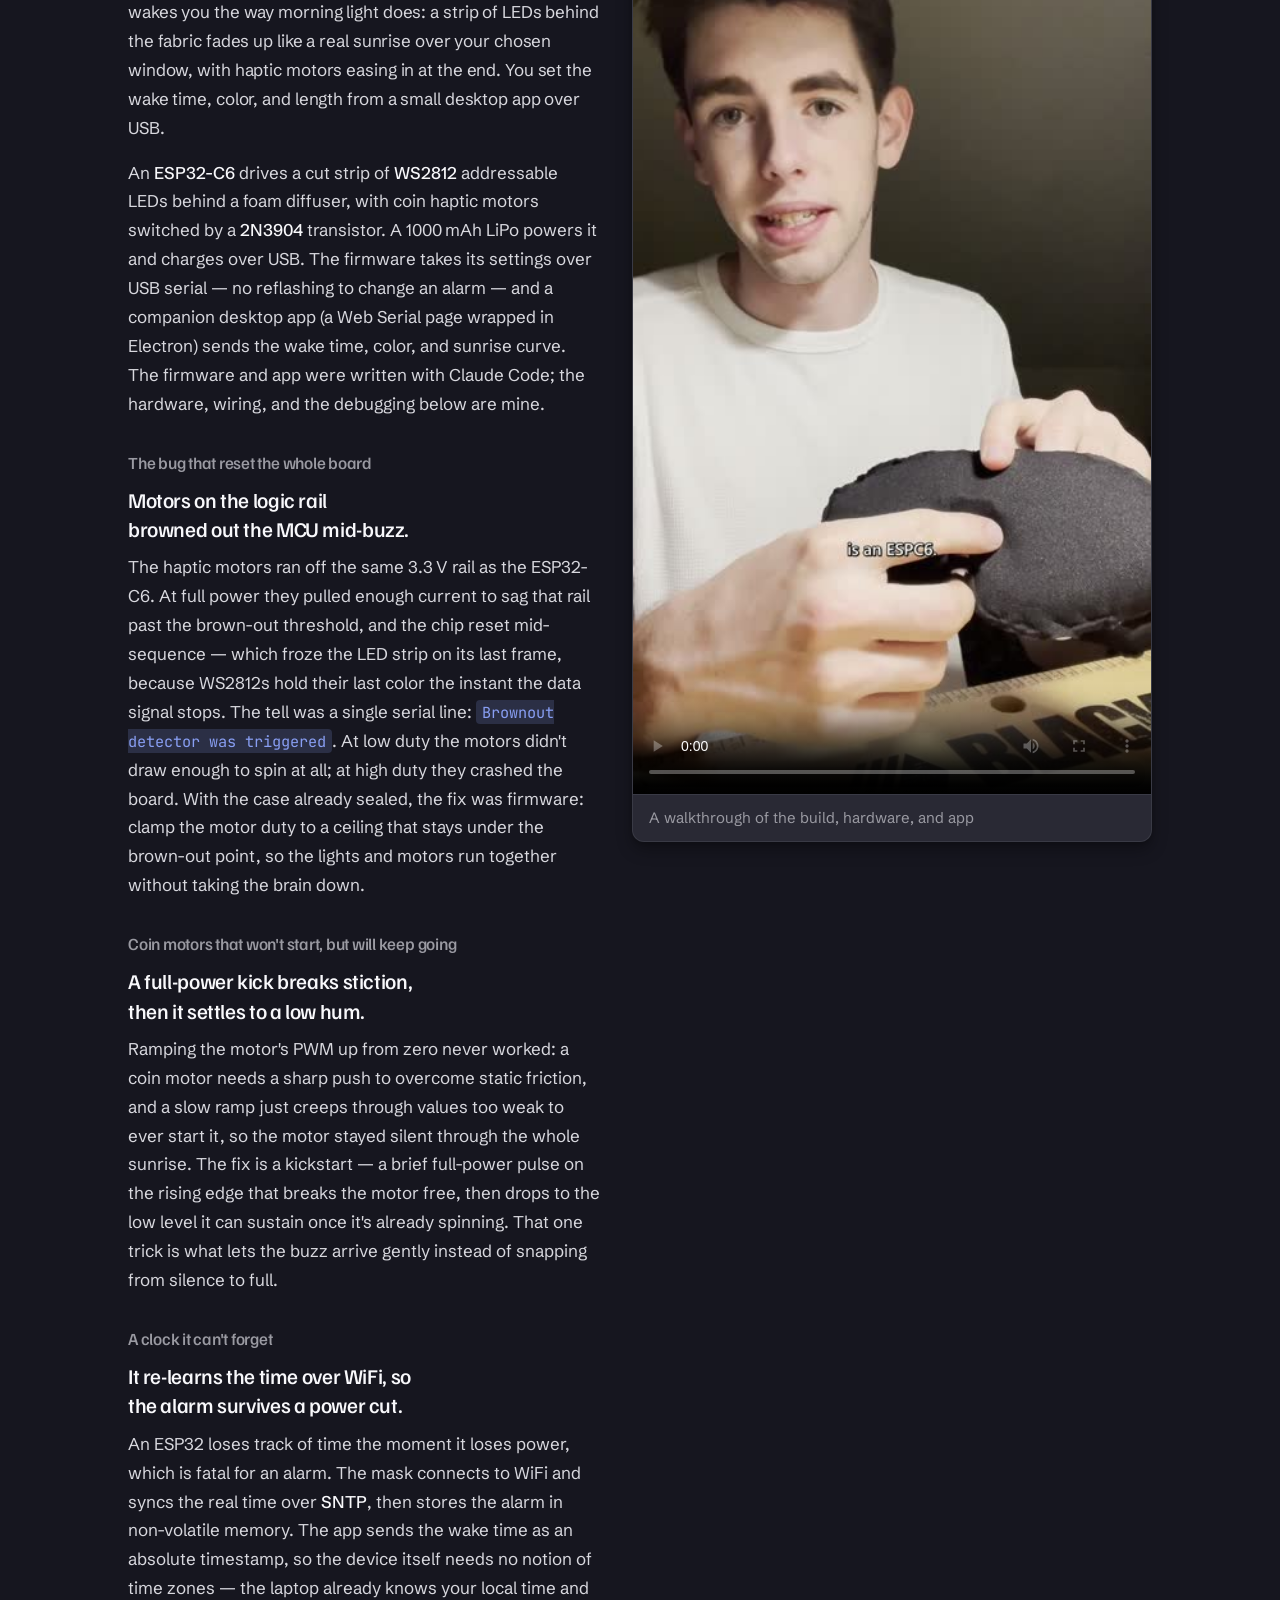
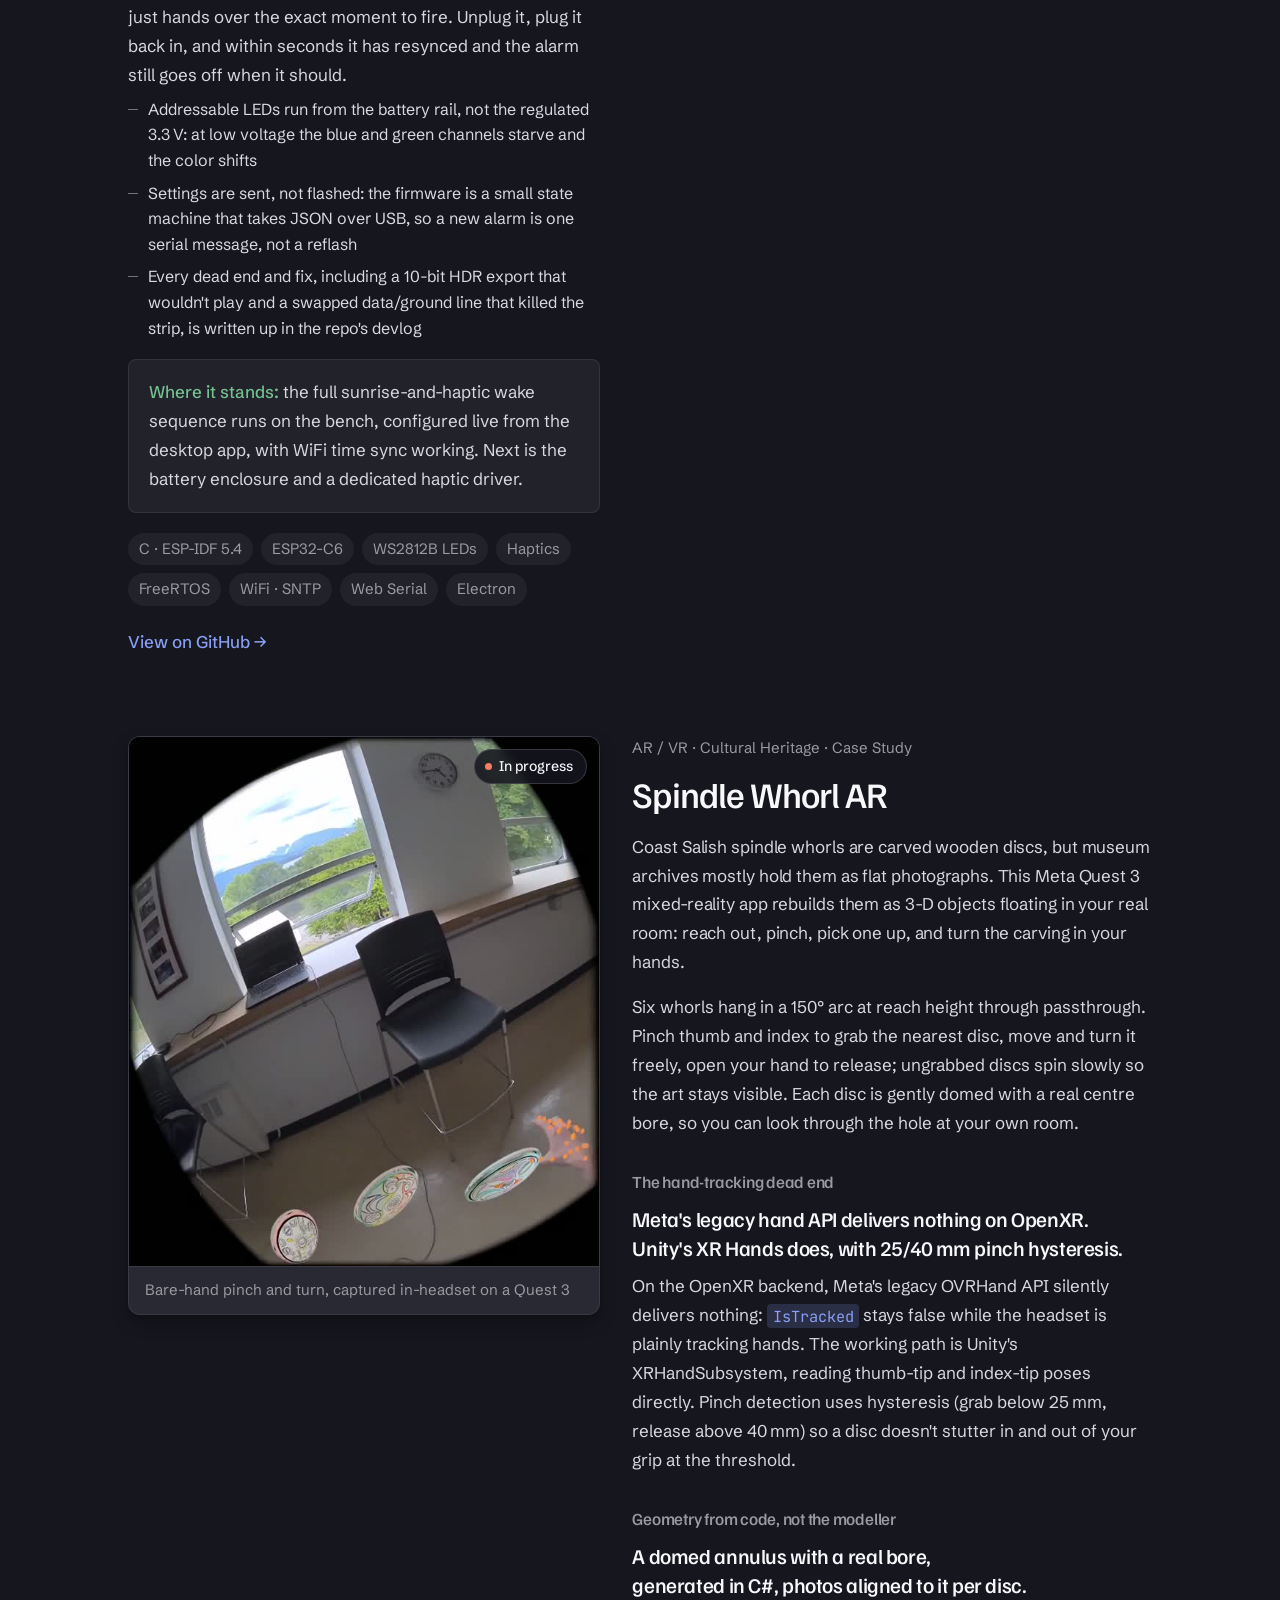
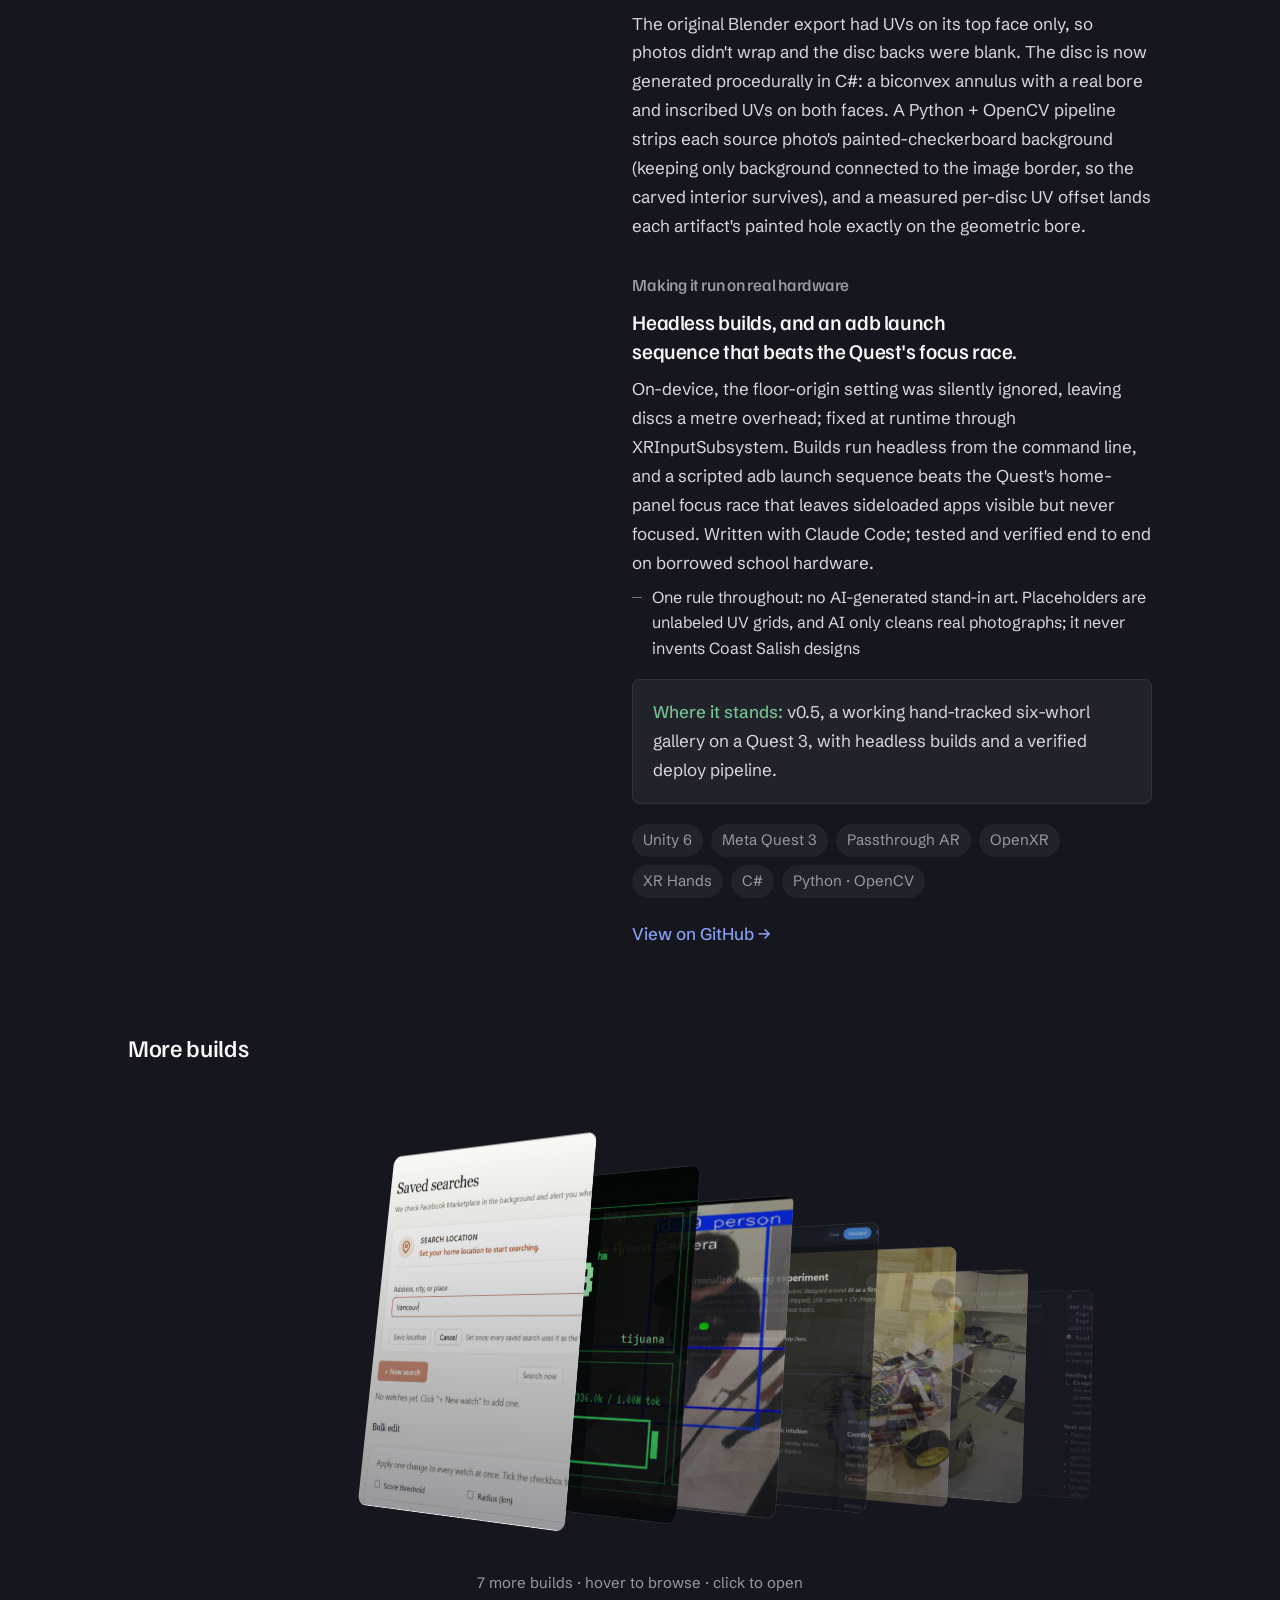
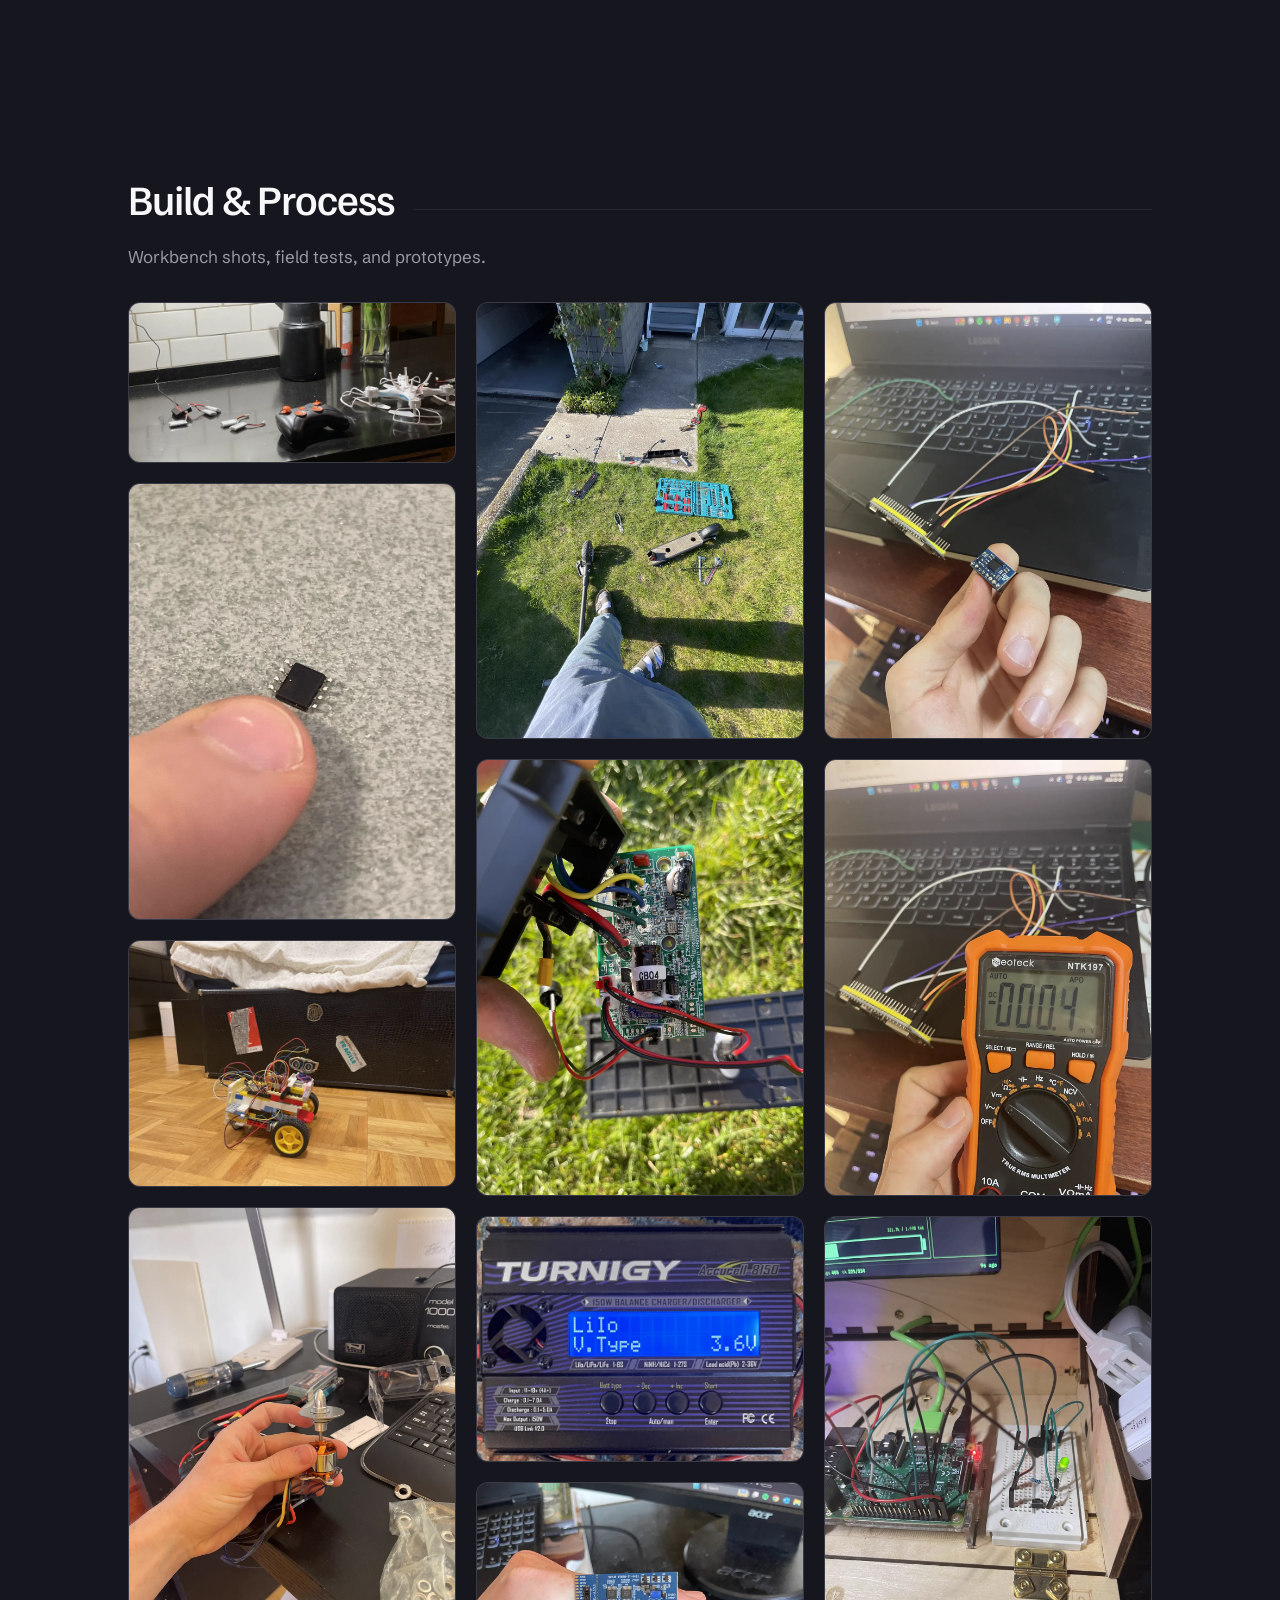
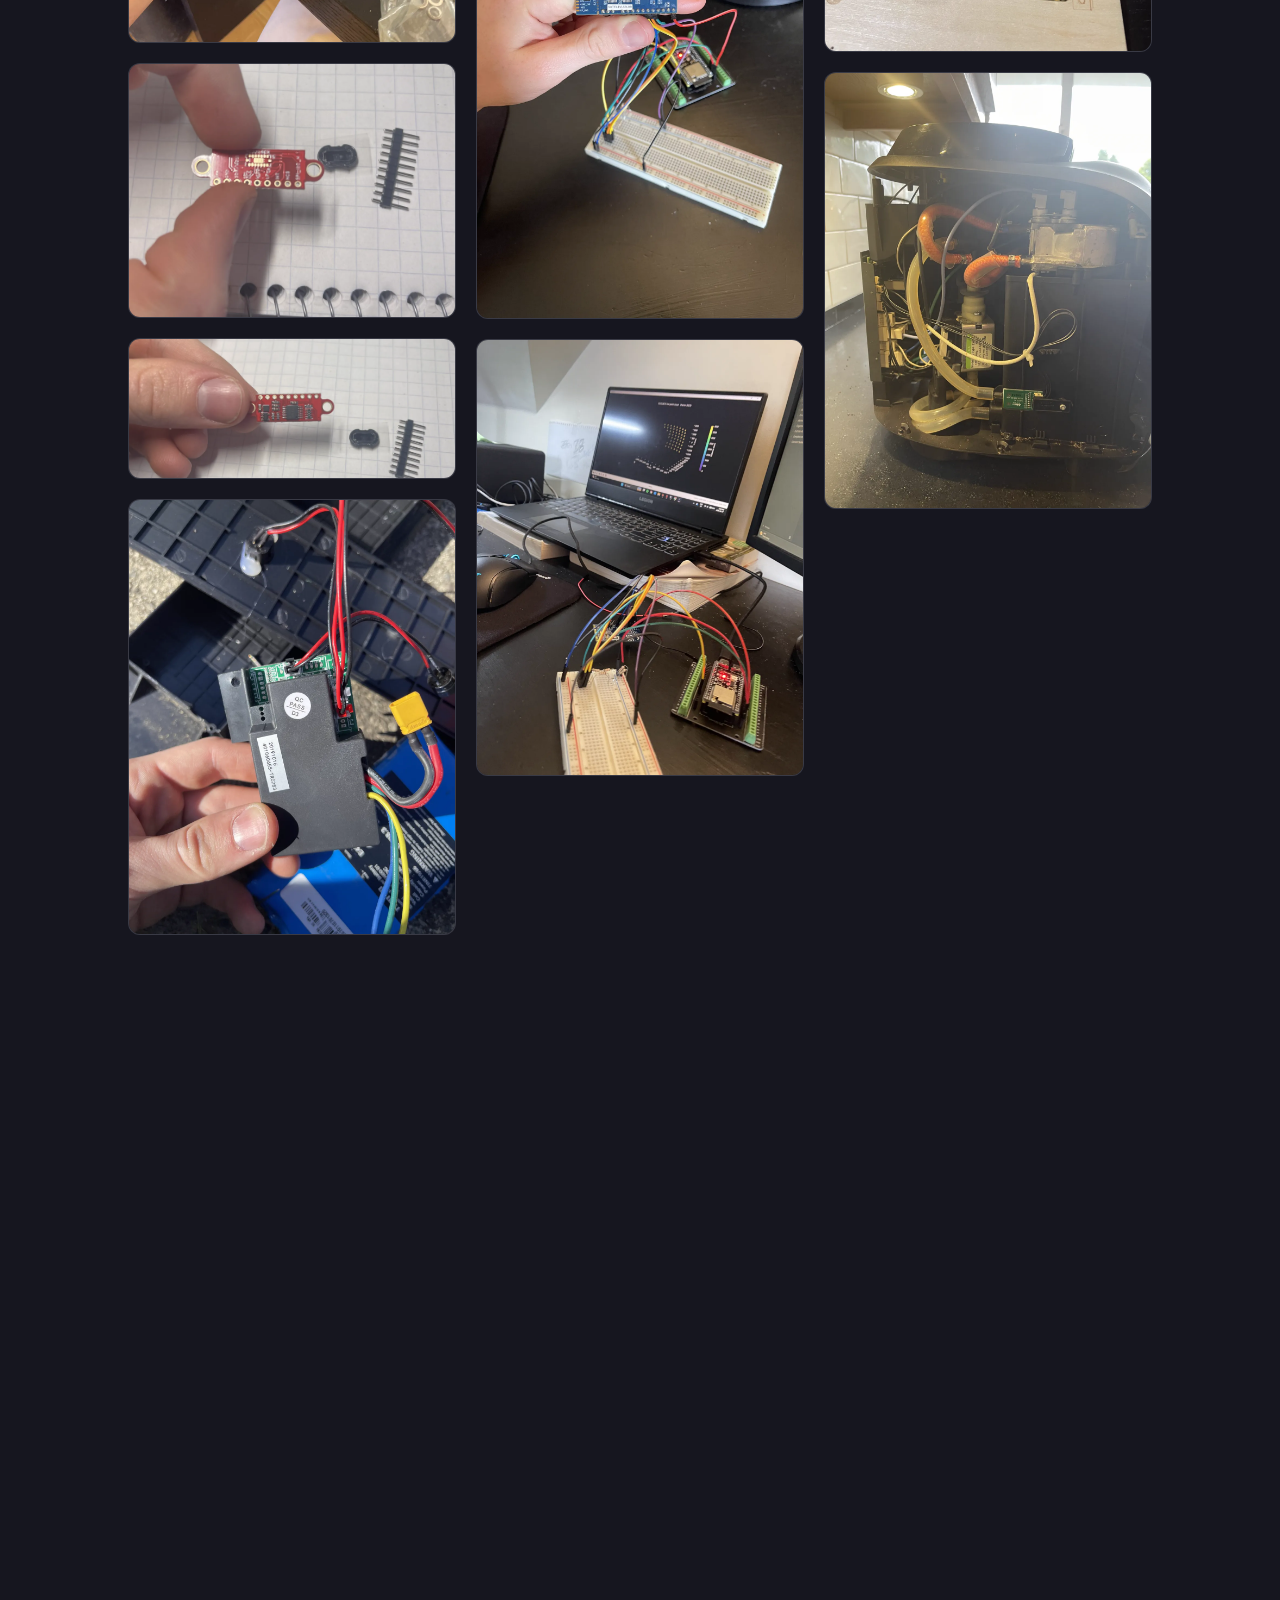
==== commit ced7cdb7: "Give the point field its own life, and label the hero I had read the last note as wanting the field " ====
--- a/index.html
+++ b/index.html
@@ -47,12 +47,13 @@
         <canvas class="hero-canvas" id="heroCanvas" aria-hidden="true"></canvas>
         <div class="hero-inner">
           <div class="hero-text">
+            <p class="eyebrow">UBC 2030: Sci &amp; Eng</p>
             <h1 class="hero-title">
               Reuben <span class="accent">Lavin</span>
             </h1>
             <p class="hero-sub">
-              UBC Science / Engineering 2030. Currently building a navigation
-              helmet for blind and low-vision users.
+              Currently building a navigation helmet for blind and
+              low-vision users.
             </p>
           </div>
         </div>
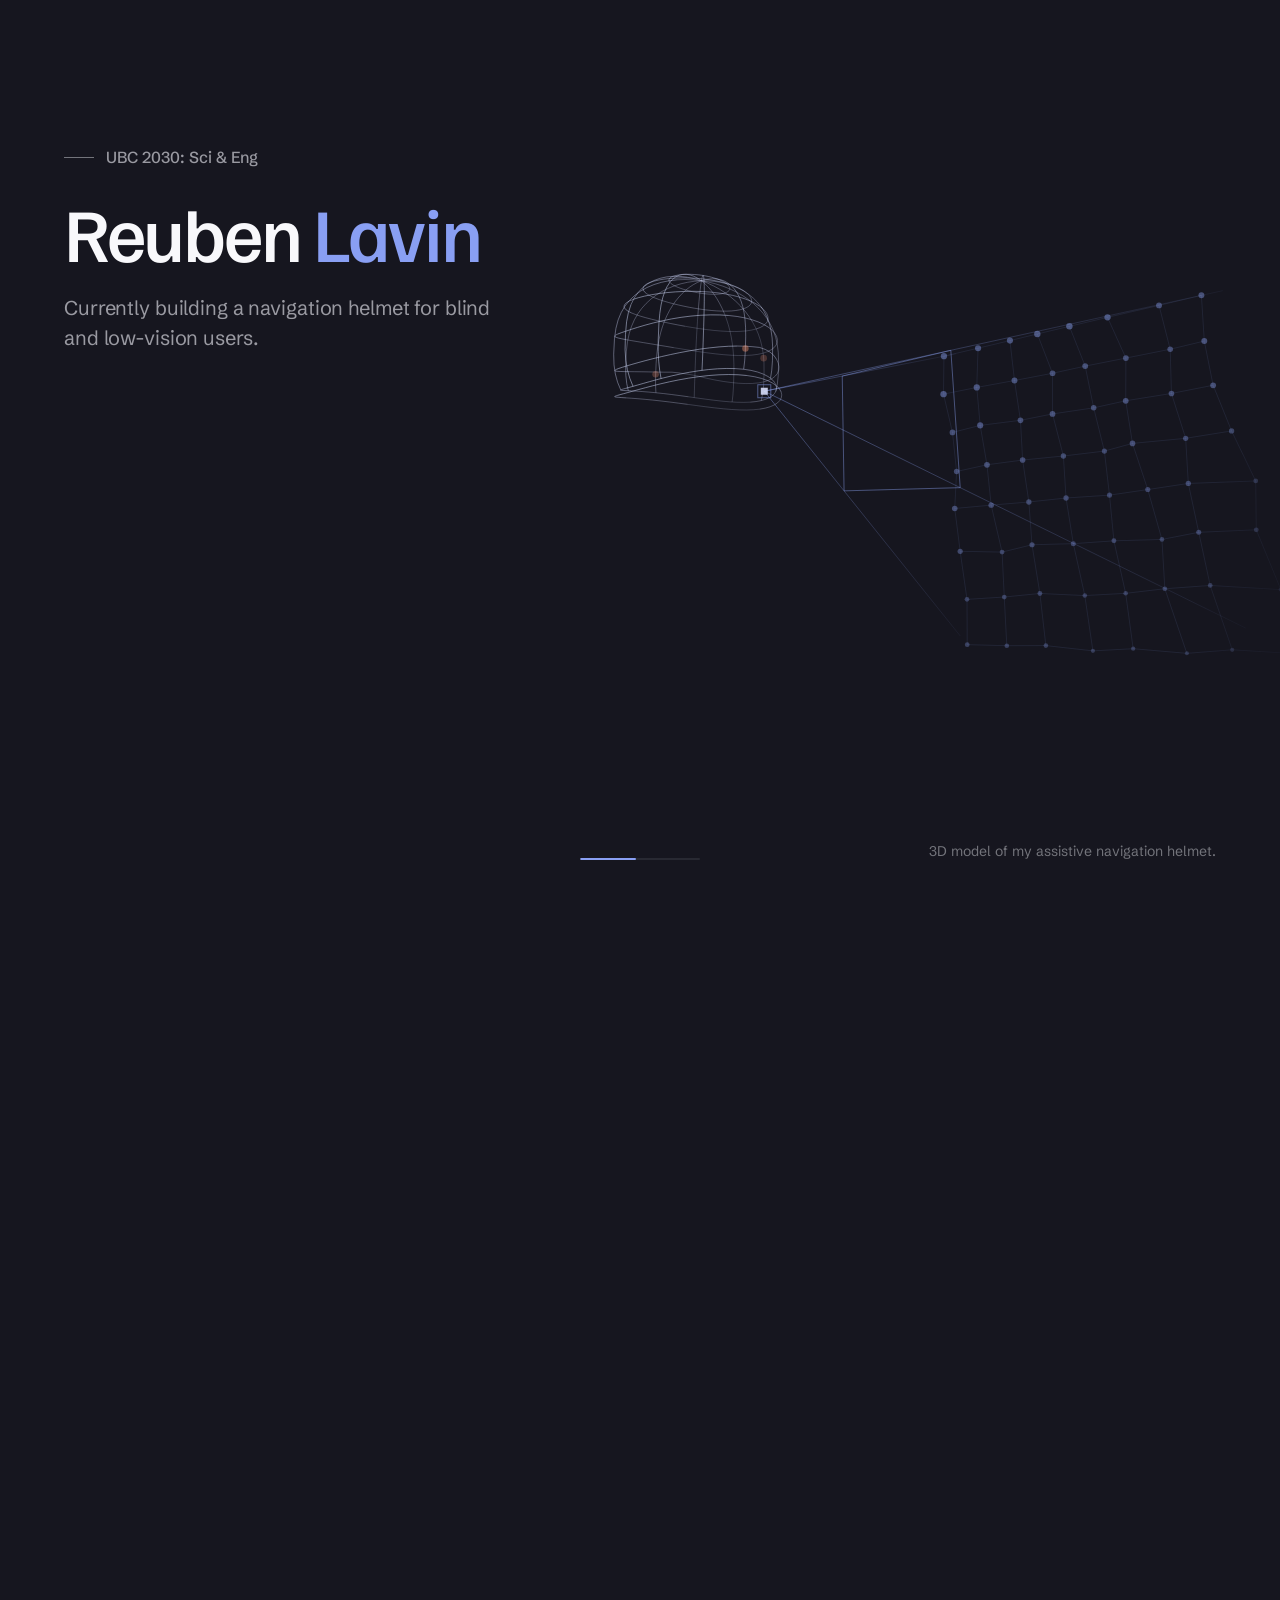
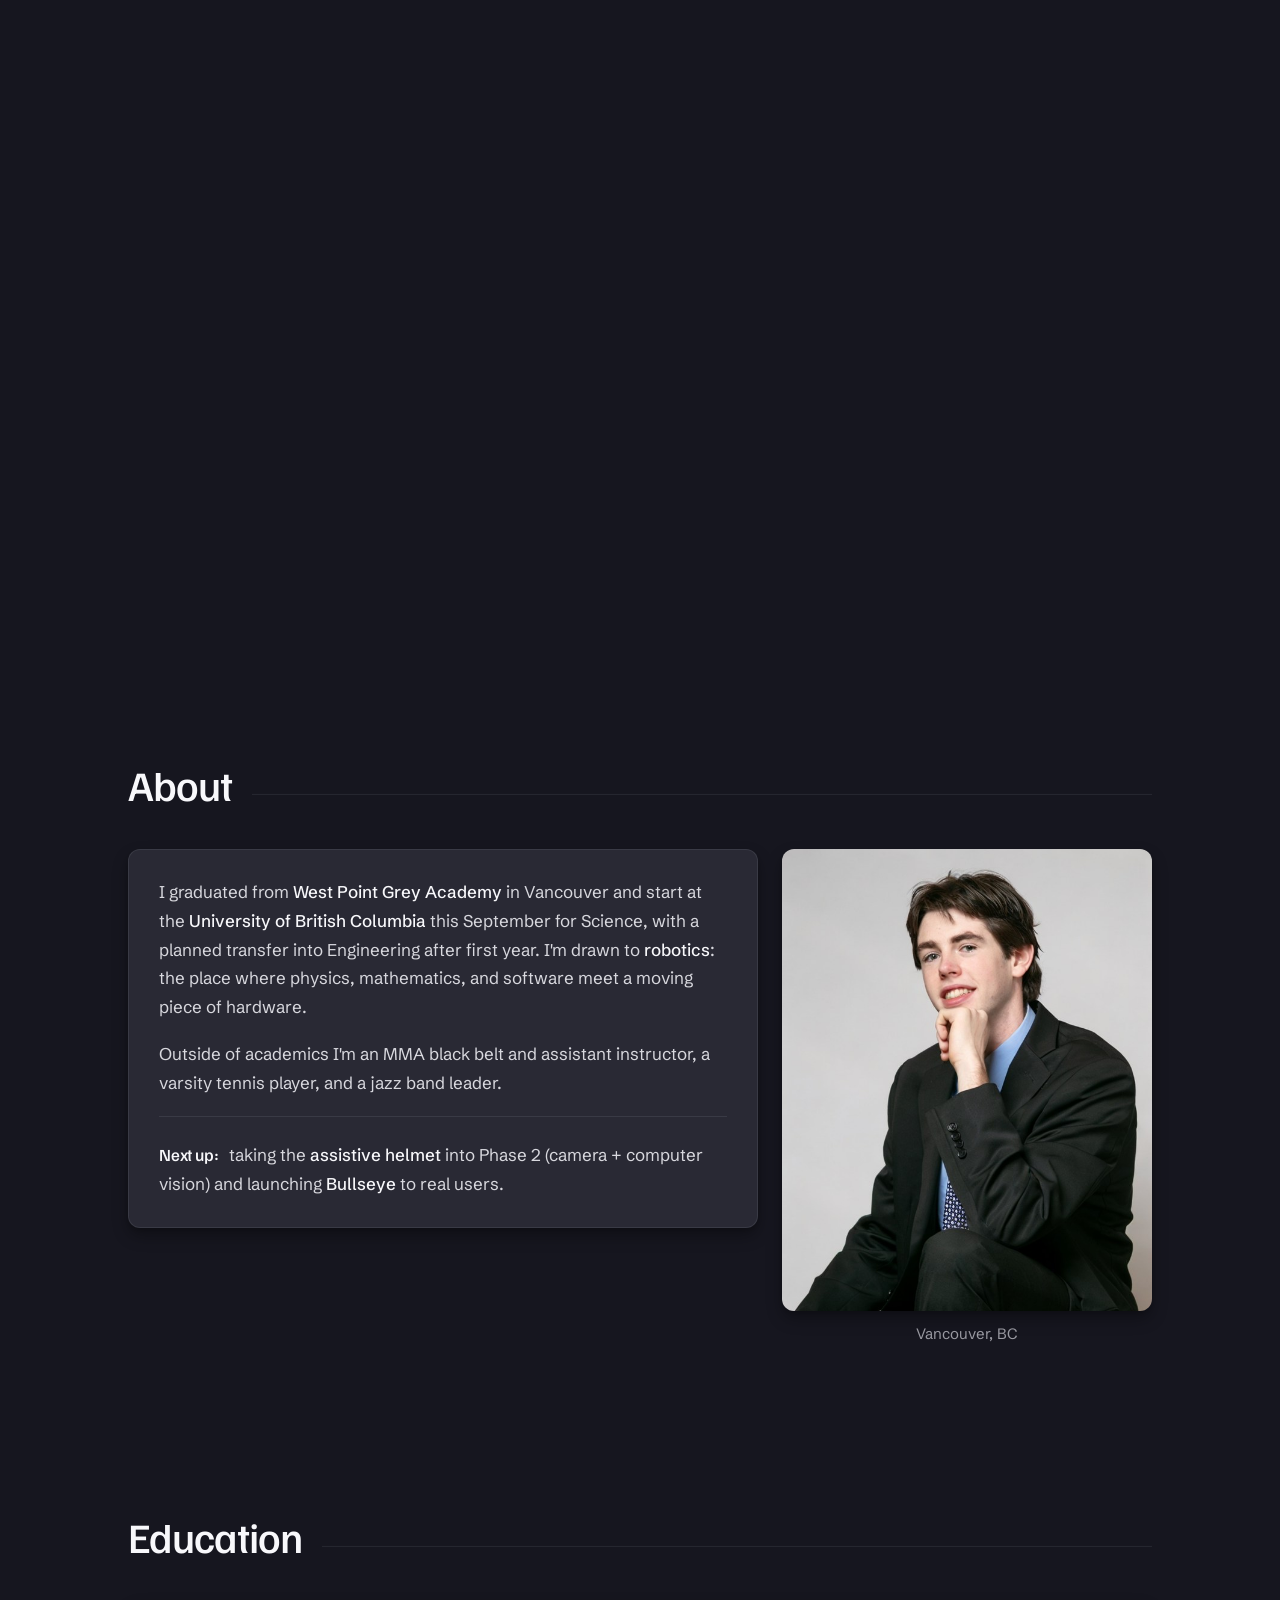
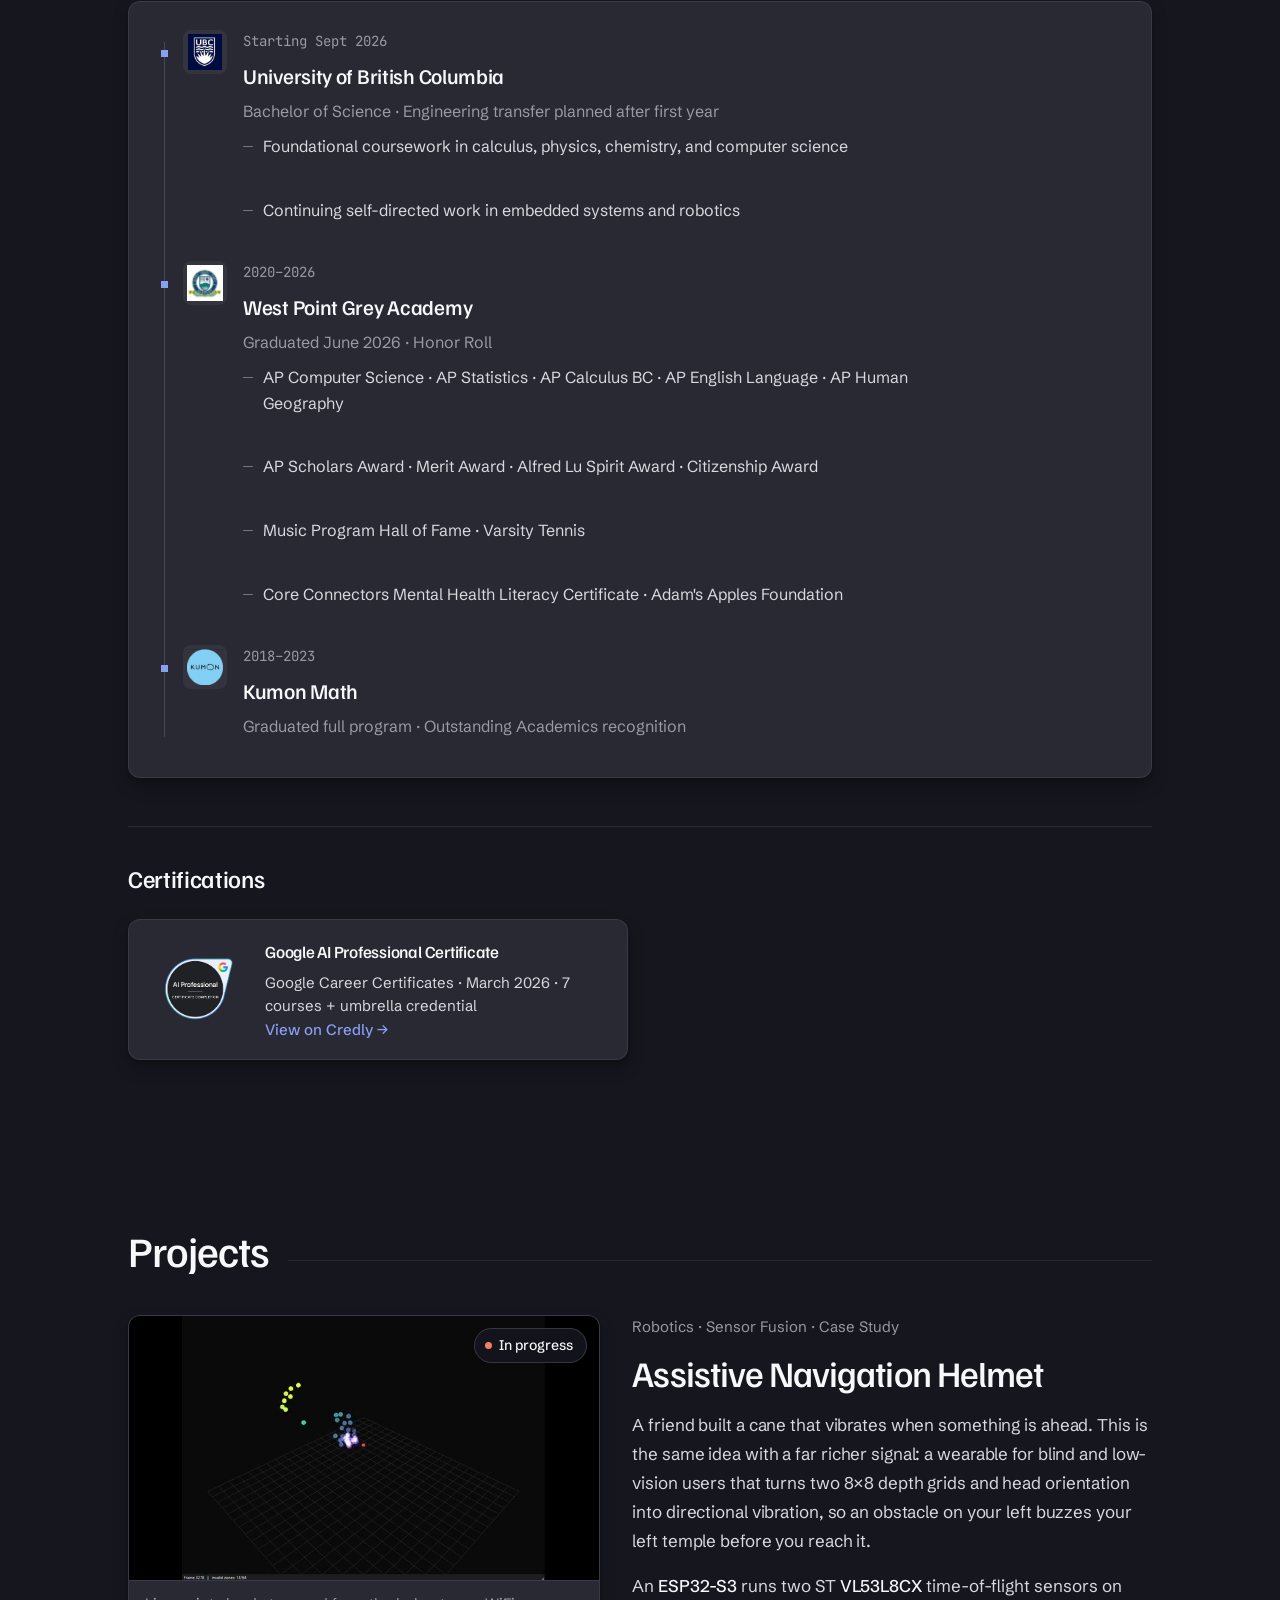
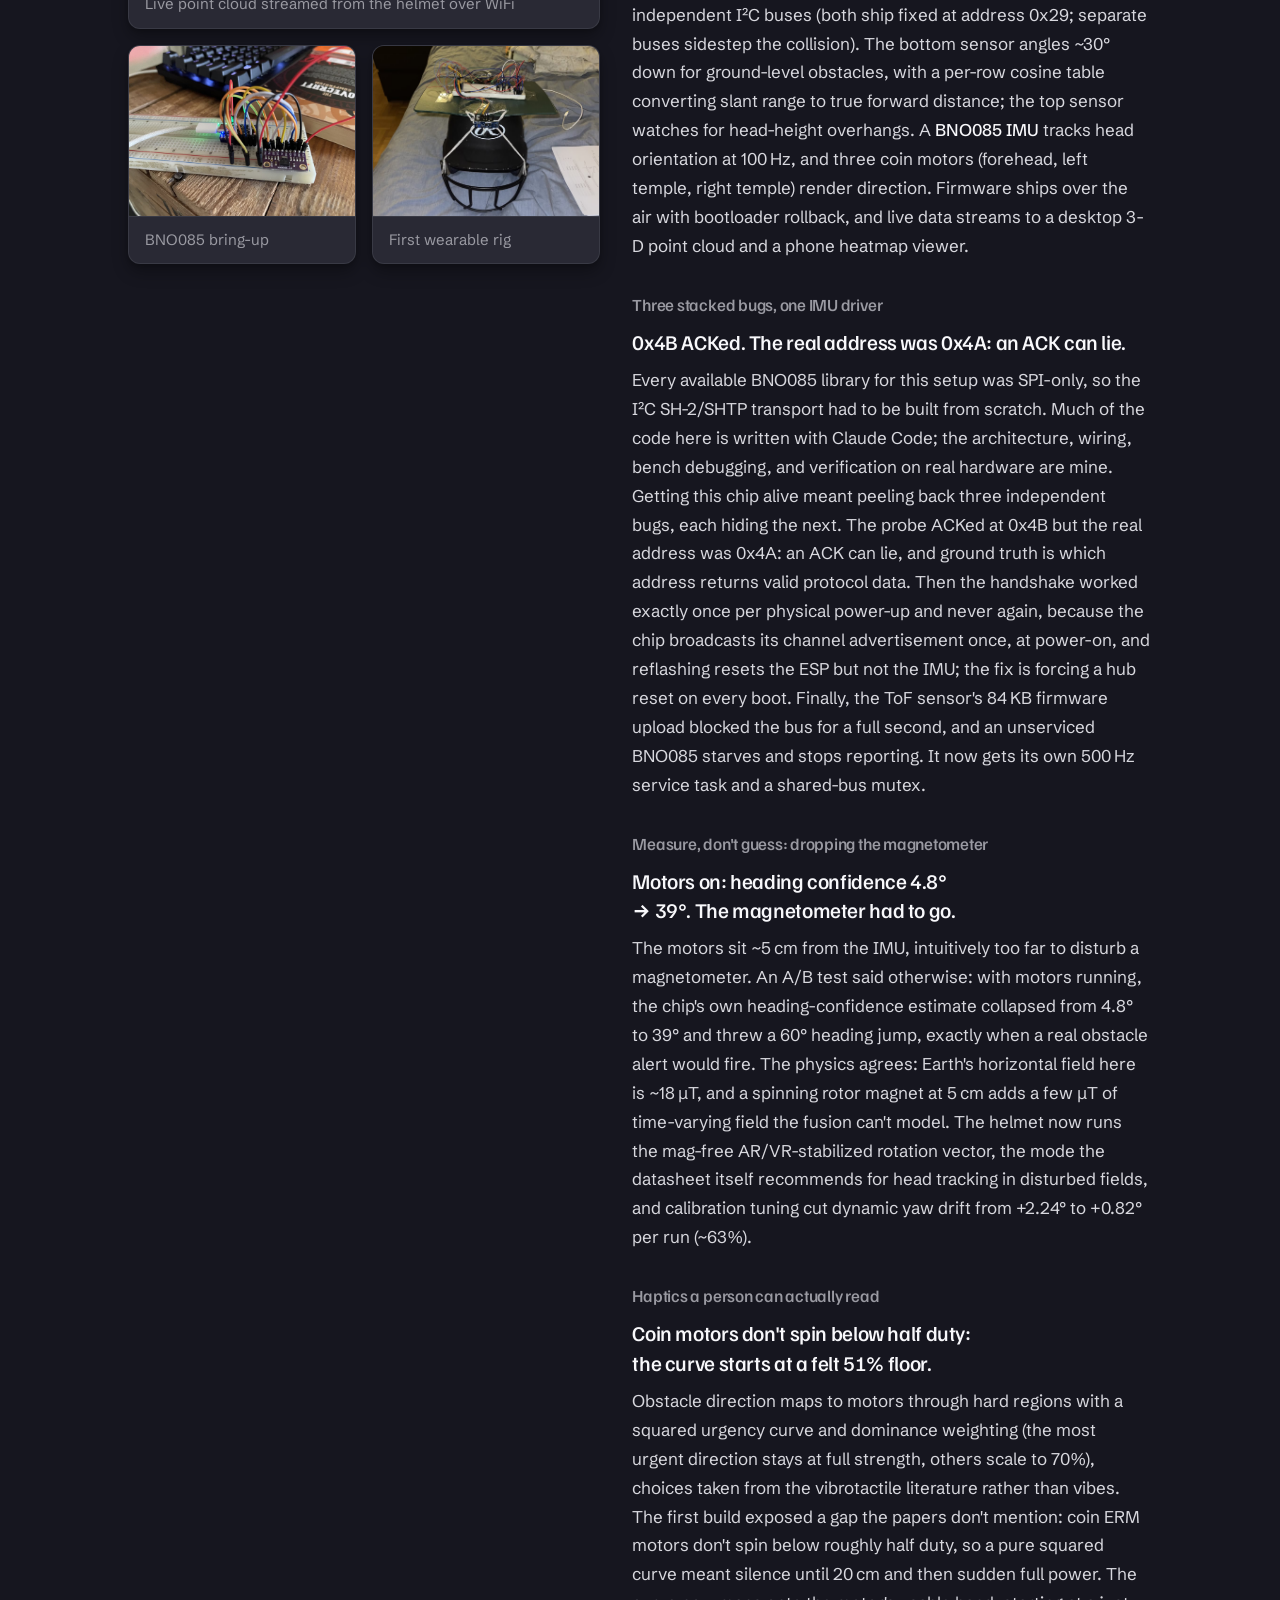
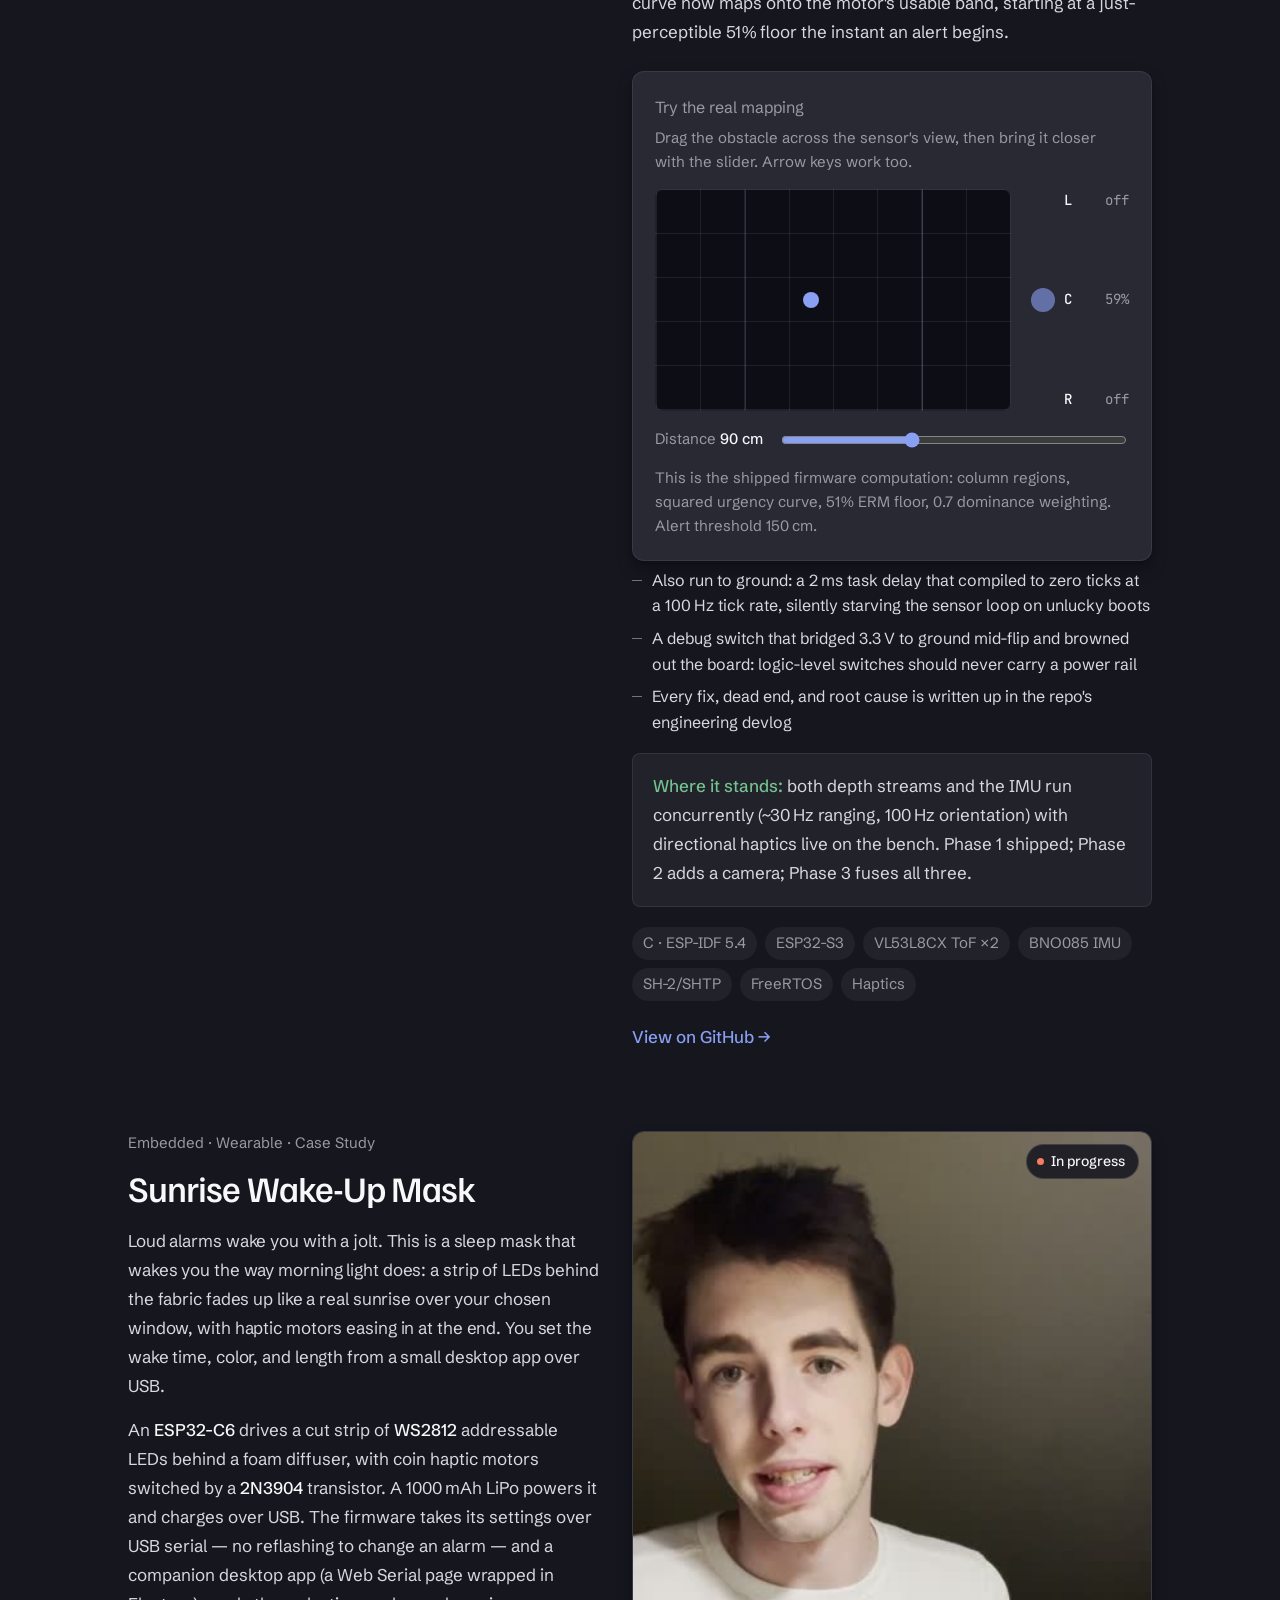
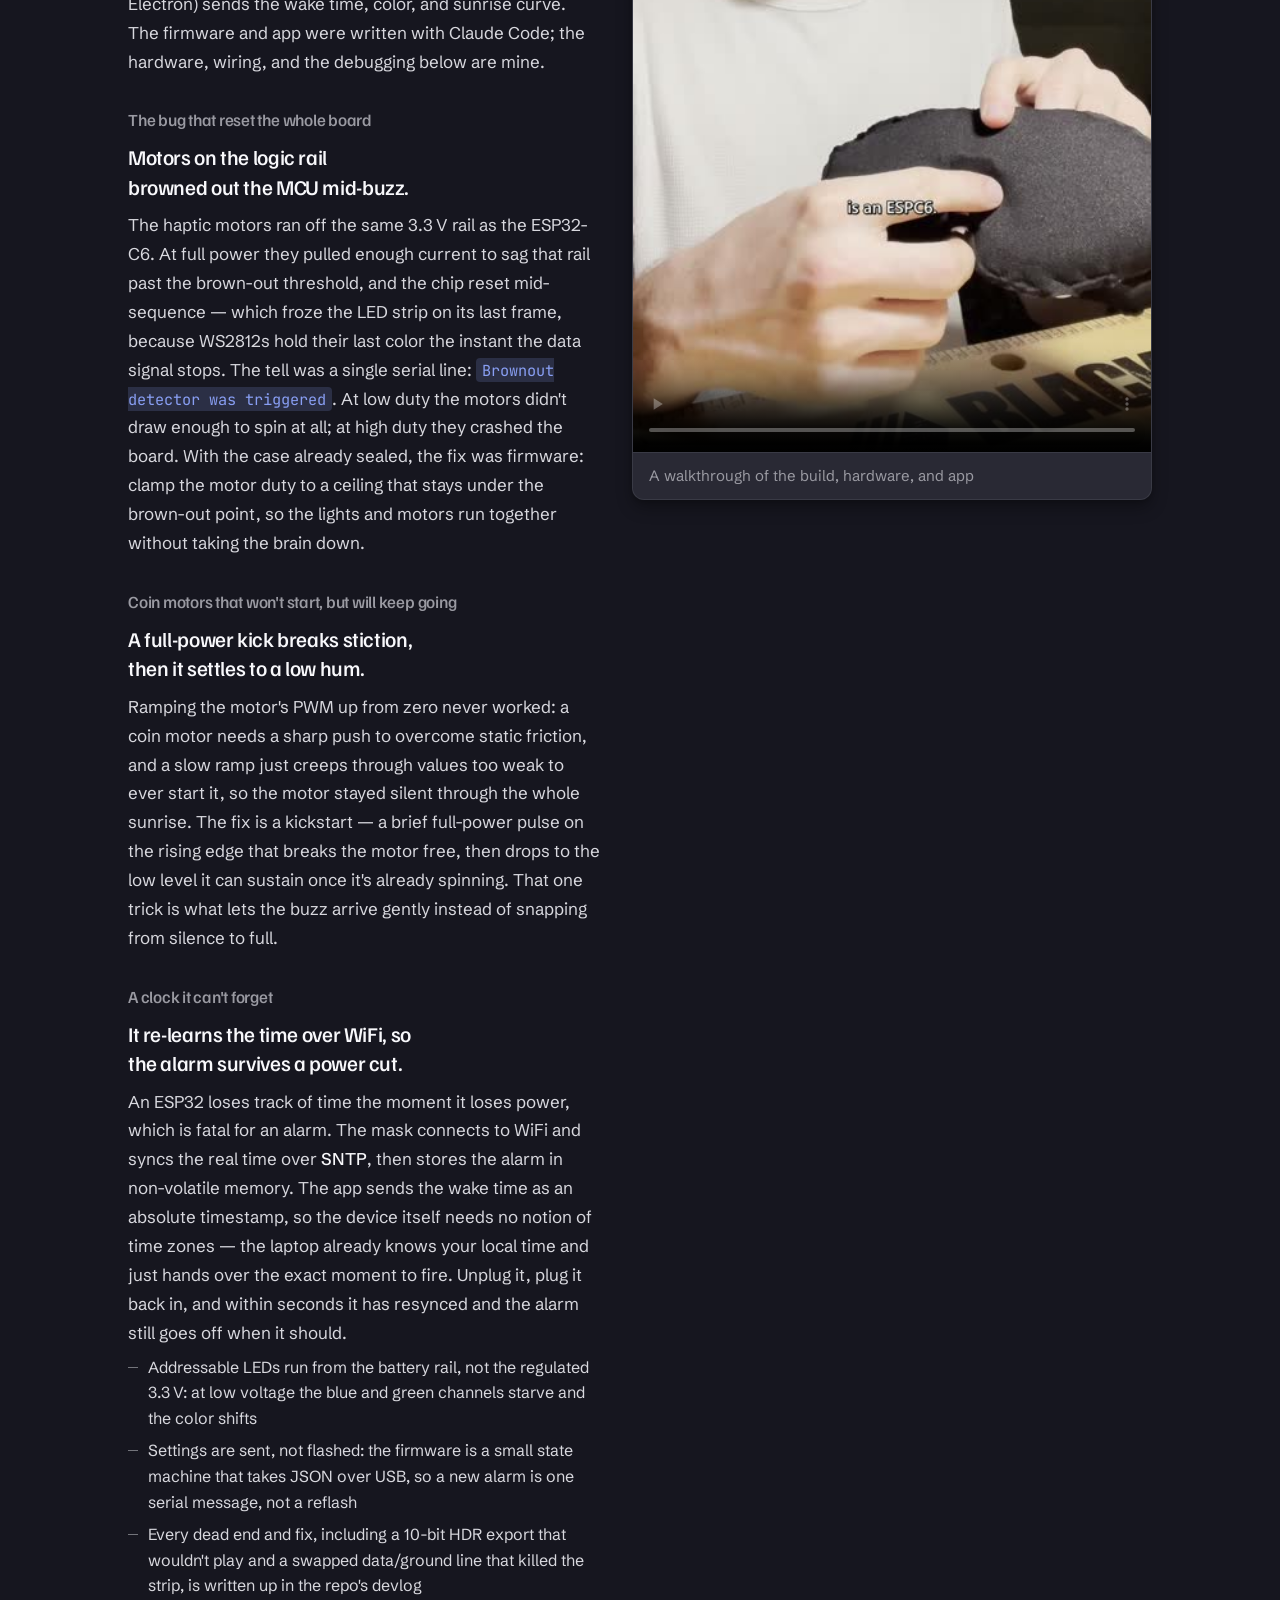
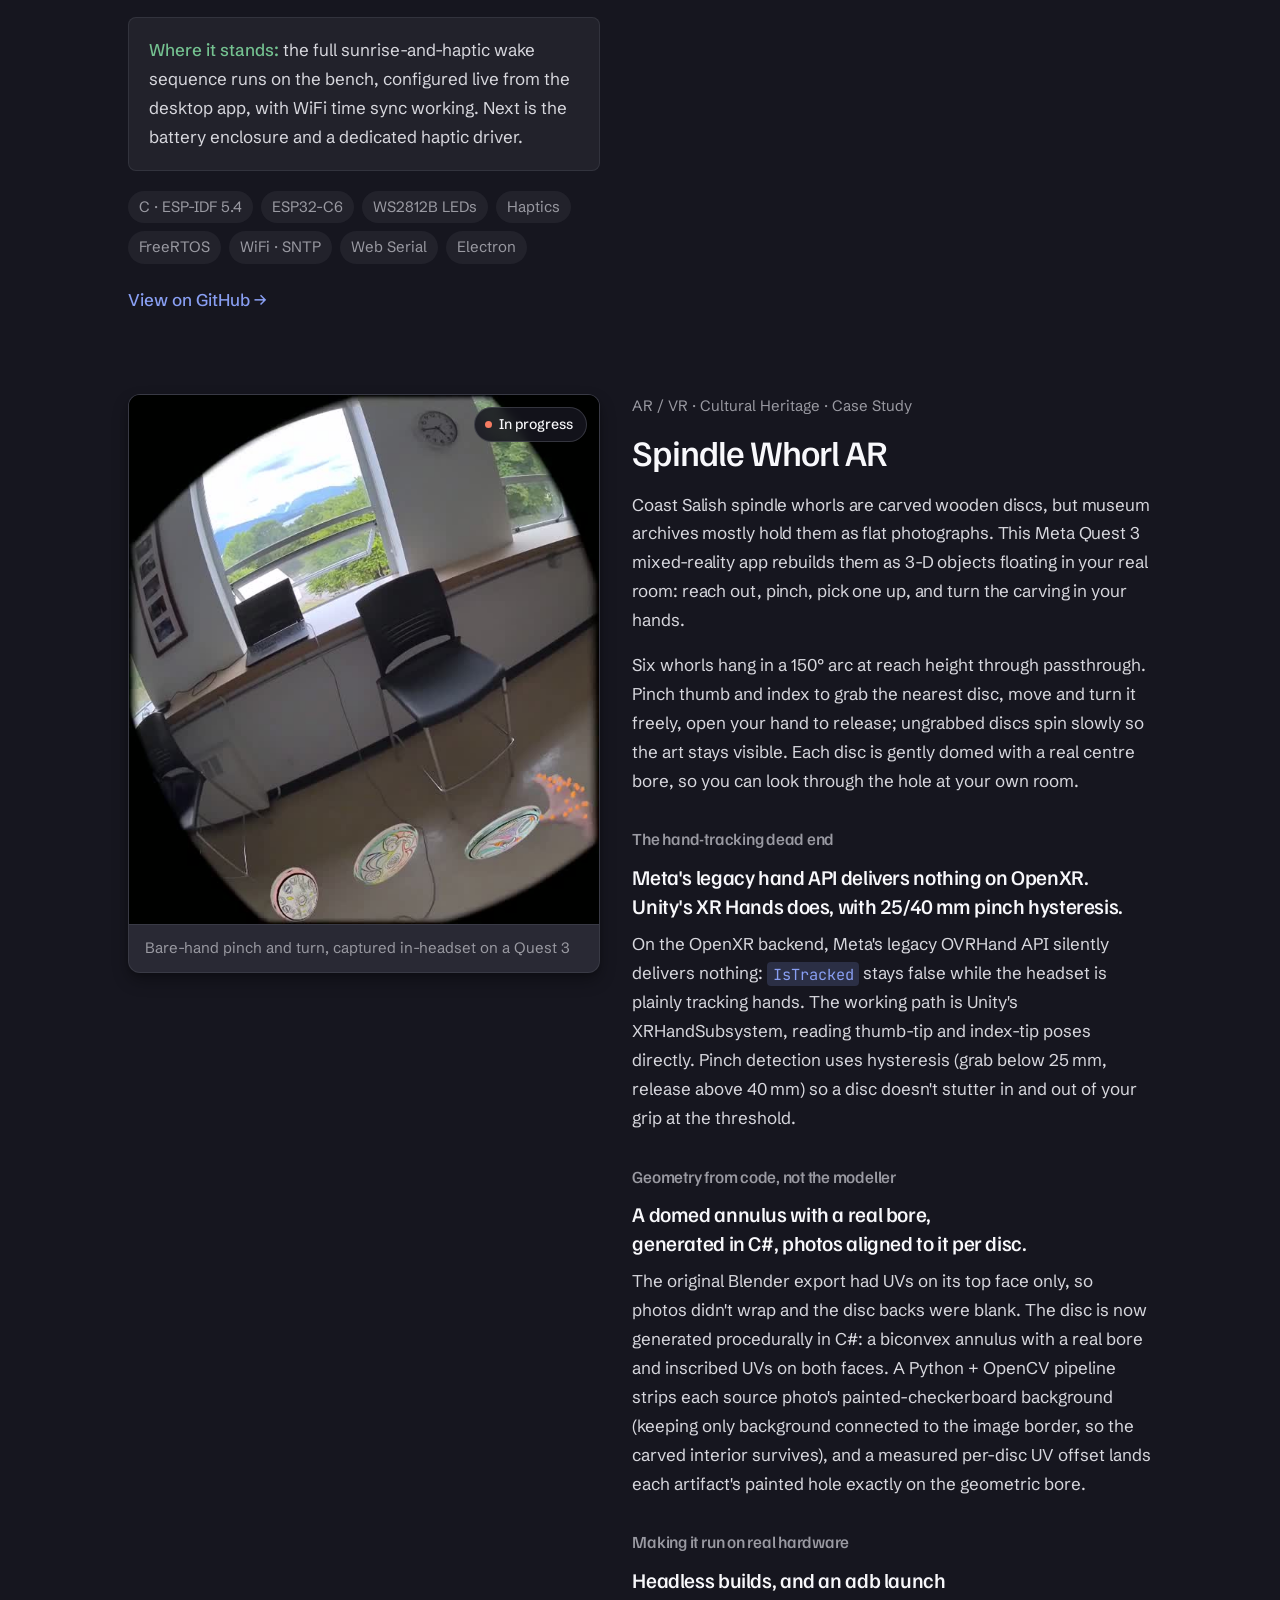
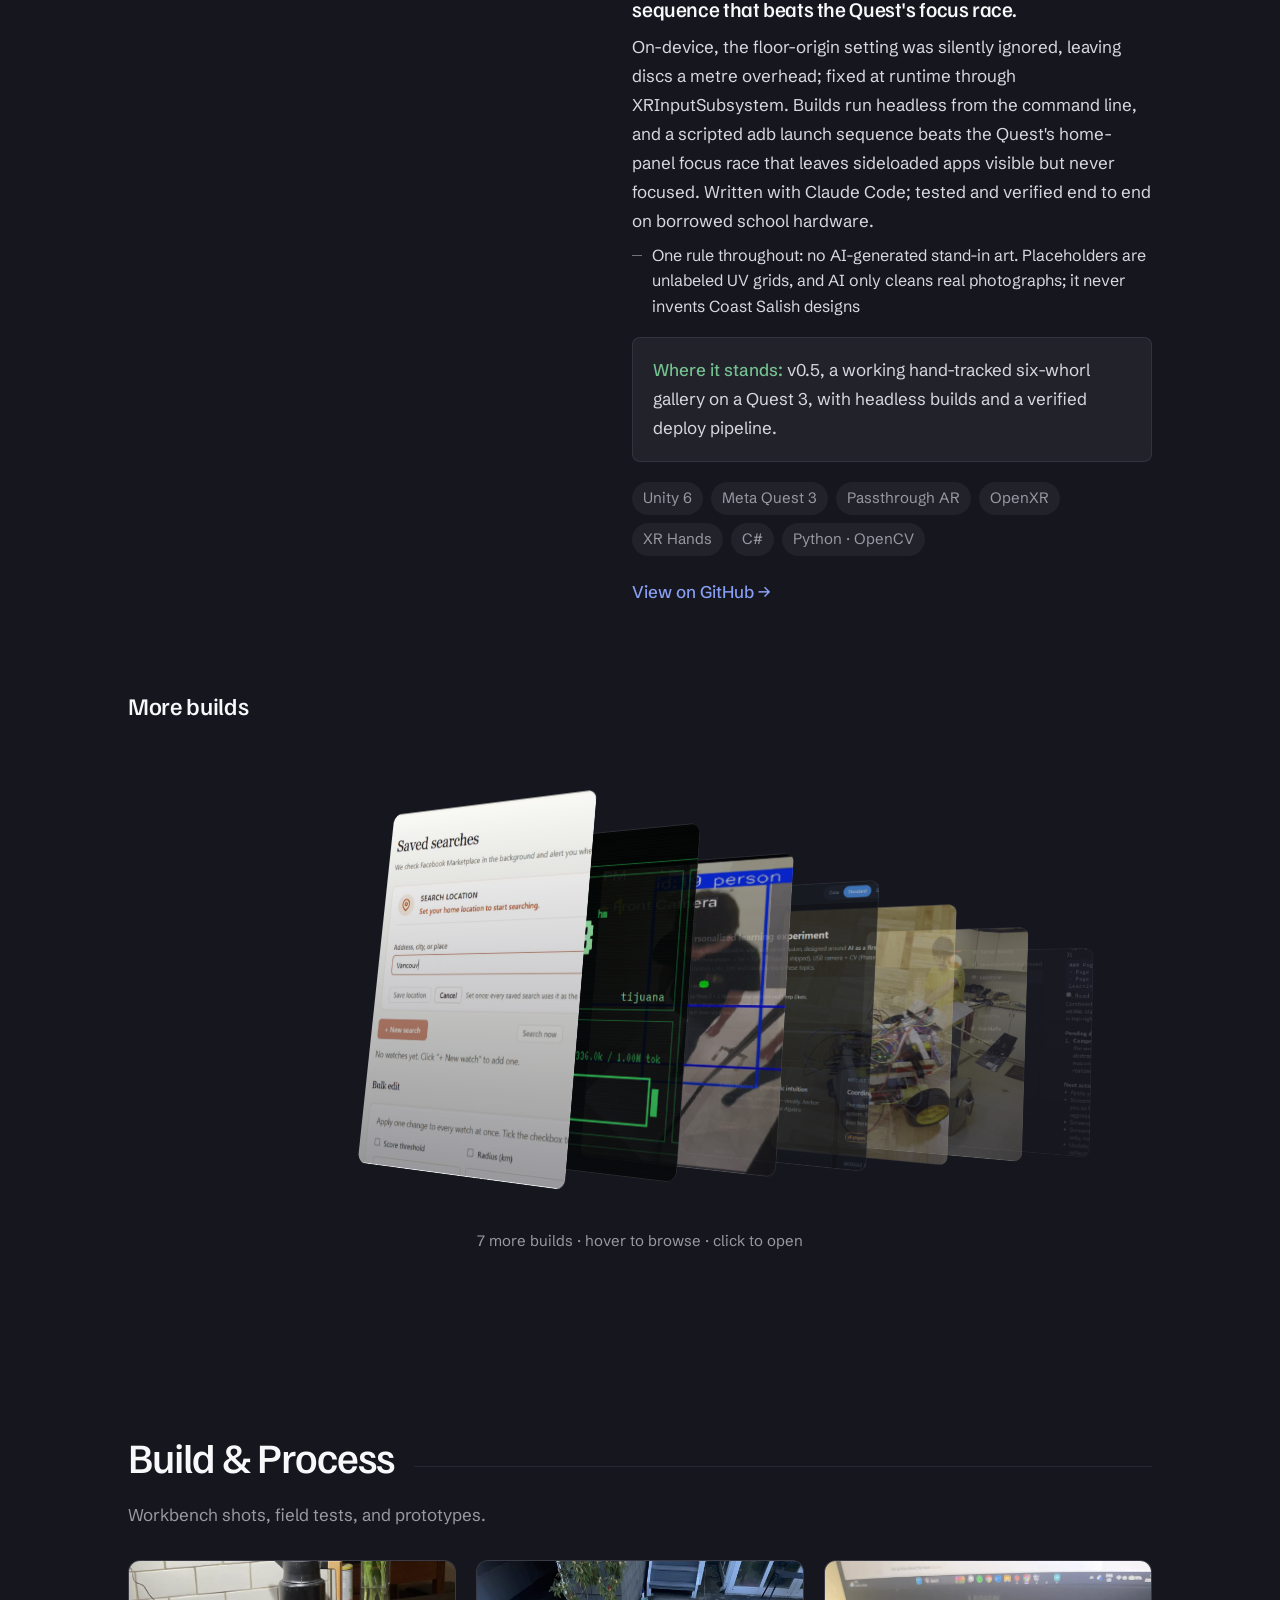
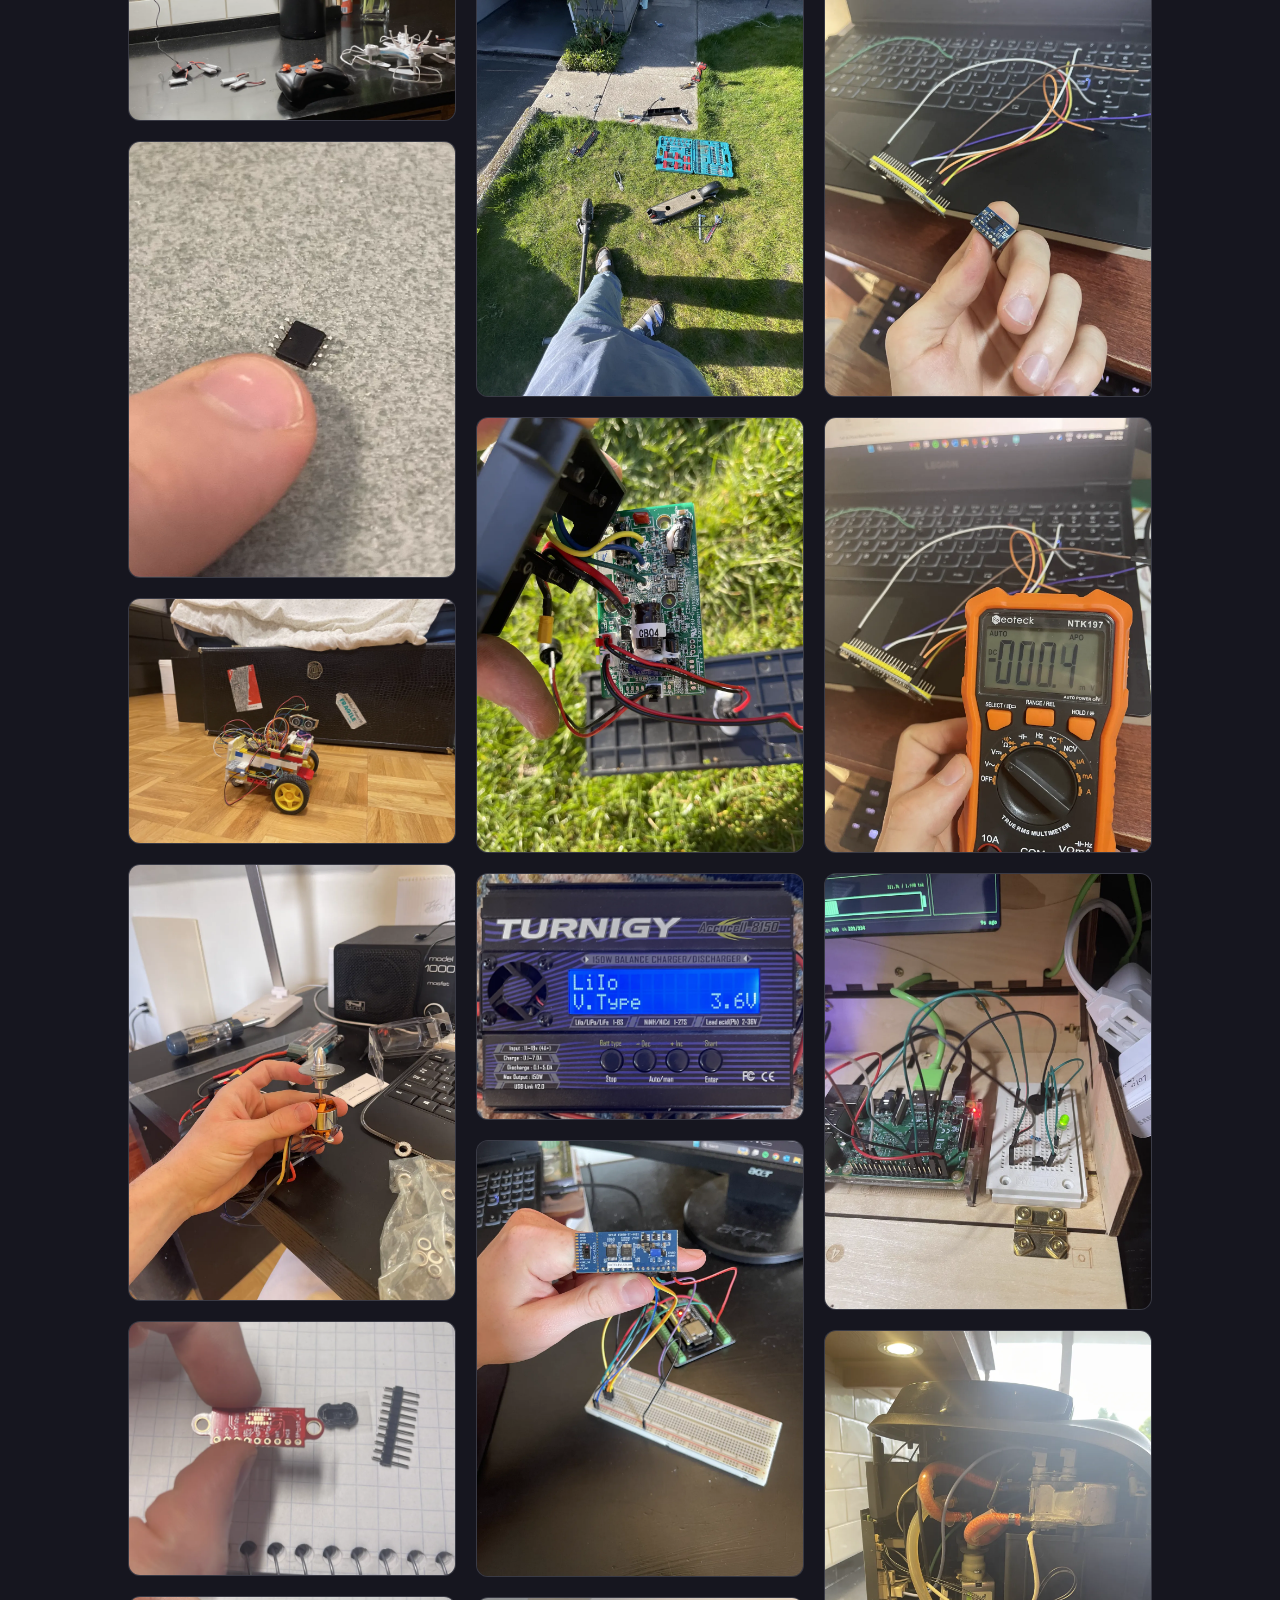
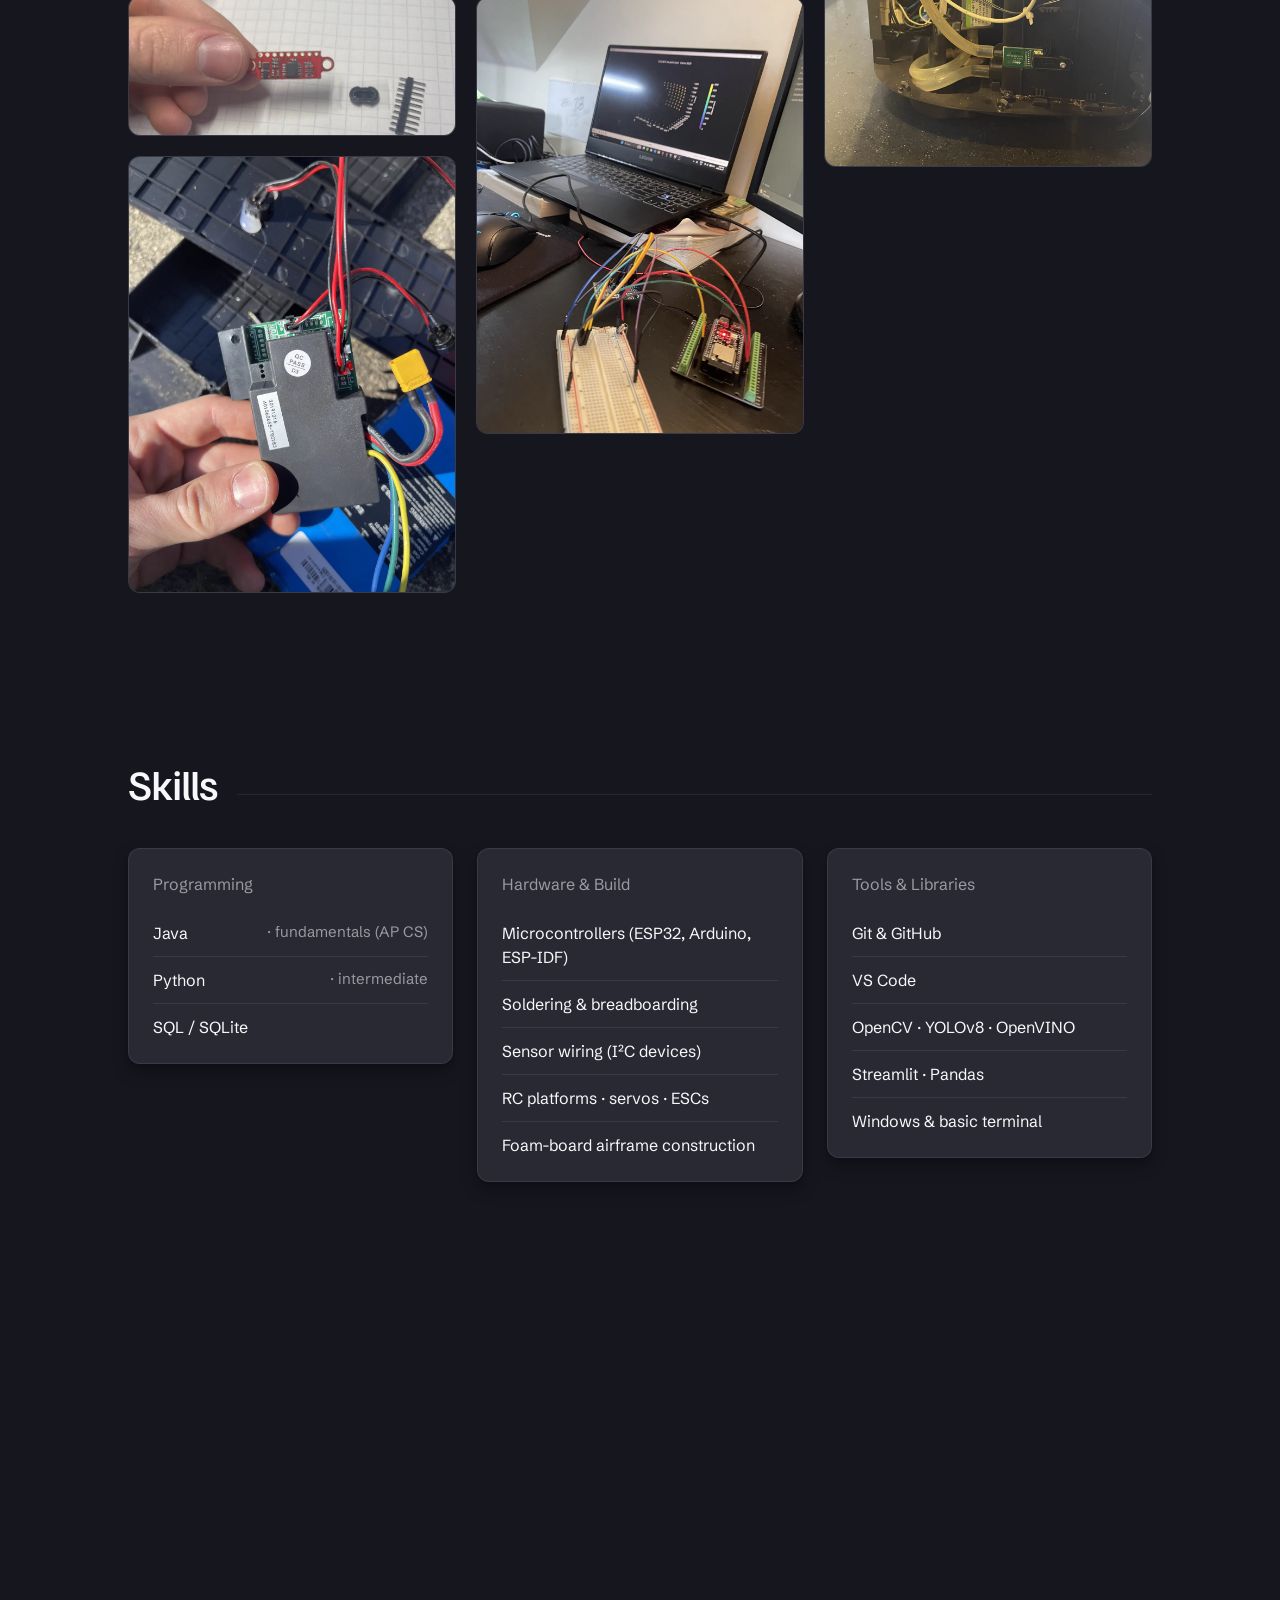
==== commit 951d4b4f: "Drop the Quick facts card, and say he has graduated Quick facts was restating what the About paragra" ====
--- a/index.html
+++ b/index.html
@@ -4,11 +4,11 @@
   <meta charset="UTF-8" />
   <meta name="viewport" content="width=device-width, initial-scale=1.0" />
   <title>Reuben Lavin · Portfolio</title>
-  <meta name="description" content="Portfolio of Reuben Lavin: incoming UBC Science student, planning to transfer into Engineering. Robotics, embedded systems, and software." />
+  <meta name="description" content="Portfolio of Reuben Lavin: UBC Science student starting September 2026, transferring into Engineering. Robotics, embedded systems, and software." />
   <link rel="icon" type="image/svg+xml" href="assets/favicon.svg" />
   <meta property="og:type" content="website" />
   <meta property="og:title" content="Reuben Lavin · Portfolio" />
-  <meta property="og:description" content="Incoming UBC Science · Engineering transfer track · Robotics &amp; embedded systems." />
+  <meta property="og:description" content="UBC Science 2026 · Engineering transfer track · Robotics &amp; embedded systems." />
   <meta property="og:url" content="https://reubenlavin.me/" />
   <meta property="og:image" content="https://reubenlavin.me/assets/og-image.jpg" />
   <meta property="og:image:width" content="1200" />
@@ -69,7 +69,7 @@
       <div class="about-grid">
         <div class="about-text">
           <p>
-            I'm a Grade 12 student at <strong>West Point Grey Academy</strong> in Vancouver, heading to the <strong>University of British Columbia</strong> this fall for Science, with a planned transfer into Engineering after first year. I'm drawn to <strong>robotics</strong>: the place where physics, mathematics, and software meet a moving piece of hardware.
+            I graduated from <strong>West Point Grey Academy</strong> in Vancouver and start at the <strong>University of British Columbia</strong> this September for Science, with a planned transfer into Engineering after first year. I'm drawn to <strong>robotics</strong>: the place where physics, mathematics, and software meet a moving piece of hardware.
           </p>
           <p>
             Outside of academics I'm an MMA black belt and assistant instructor, a varsity tennis player, and a jazz band leader.
@@ -87,16 +87,6 @@
             </div>
             <figcaption class="hero-photo-caption">Vancouver, BC</figcaption>
           </figure>
-          <div class="about-card">
-          <h3>Quick facts</h3>
-          <ul>
-            <li><span>Location</span><strong>Vancouver, BC</strong></li>
-            <li><span>Now</span><strong>Grade 12 · WPGA</strong></li>
-            <li><span>Next</span><strong>UBC Science · Sept 2026</strong></li>
-            <li><span>Then</span><strong>Engineering transfer</strong></li>
-            <li><span>Focus</span><strong>Robotics &amp; Embedded</strong></li>
-          </ul>
-          </div>
         </aside>
       </div>
     </section>
@@ -111,7 +101,7 @@
           <div class="t-logo" data-school="UBC">
             <img src="assets/logos/ubc.png" alt="UBC" onerror="this.remove()" width="383" height="407" />
           </div>
-          <div class="t-meta">Sept 2026 · incoming</div>
+          <div class="t-meta">Starting Sept 2026</div>
           <h3>University of British Columbia</h3>
           <p class="t-sub">Bachelor of Science · Engineering transfer planned after first year</p>
           <ul class="t-bullets">
@@ -124,9 +114,9 @@
           <div class="t-logo" data-school="WPGA">
             <img src="assets/logos/wpga.png" alt="West Point Grey Academy" onerror="this.remove()" width="299" height="299" />
           </div>
-          <div class="t-meta">2020&ndash;2026 (graduating)</div>
+          <div class="t-meta">2020&ndash;2026</div>
           <h3>West Point Grey Academy</h3>
-          <p class="t-sub">Grade 12 · Honor Roll · Graduating June 2026</p>
+          <p class="t-sub">Graduated June 2026 · Honor Roll</p>
           <ul class="t-bullets">
             <li>AP Computer Science · AP Statistics · AP Calculus BC · AP English Language · AP Human Geography</li>
             <li>AP Scholars Award · Merit Award · Alfred Lu Spirit Award · Citizenship Award</li>
--- a/styles.css
+++ b/styles.css
@@ -489,7 +489,6 @@
 /* ---------- Card surface ---------- */
 /* Dark elevation is a lighter face plus a hairline. Mercury's own mechanic. */
 .about-text,
-.about-card,
 .timeline,
 .activity,
 .cert,
@@ -524,36 +523,6 @@
 }
 .about-text p:last-child { margin-bottom: 0; }
 .about-text strong { color: var(--ink); font-weight: 500; }
-.about-card {
-  border-radius: var(--r-lg);
-  padding: 24px;
-}
-.about-card h3 {
-  font-family: var(--text);
-  font-size: 16px;
-  color: var(--ink-3);
-  margin: 0 0 14px;
-  font-weight: 400;
-  letter-spacing: 0;
-}
-.about-card ul li {
-  display: flex;
-  justify-content: space-between;
-  align-items: baseline;
-  gap: 14px;
-  padding: 12px 0;
-  border-bottom: var(--hair) solid var(--line);
-  font-size: 16px;
-}
-.about-card ul li:last-child { border-bottom: none; padding-bottom: 0; }
-.about-card ul li:first-child { padding-top: 0; }
-.about-card ul li span { color: var(--ink-3); font-size: 15px; }
-.about-card ul li strong {
-  color: var(--ink);
-  font-weight: 500;
-  text-align: right;
-  font-variant-numeric: tabular-nums;
-}
 
 /* ---------- Timeline ---------- */
 .timeline {
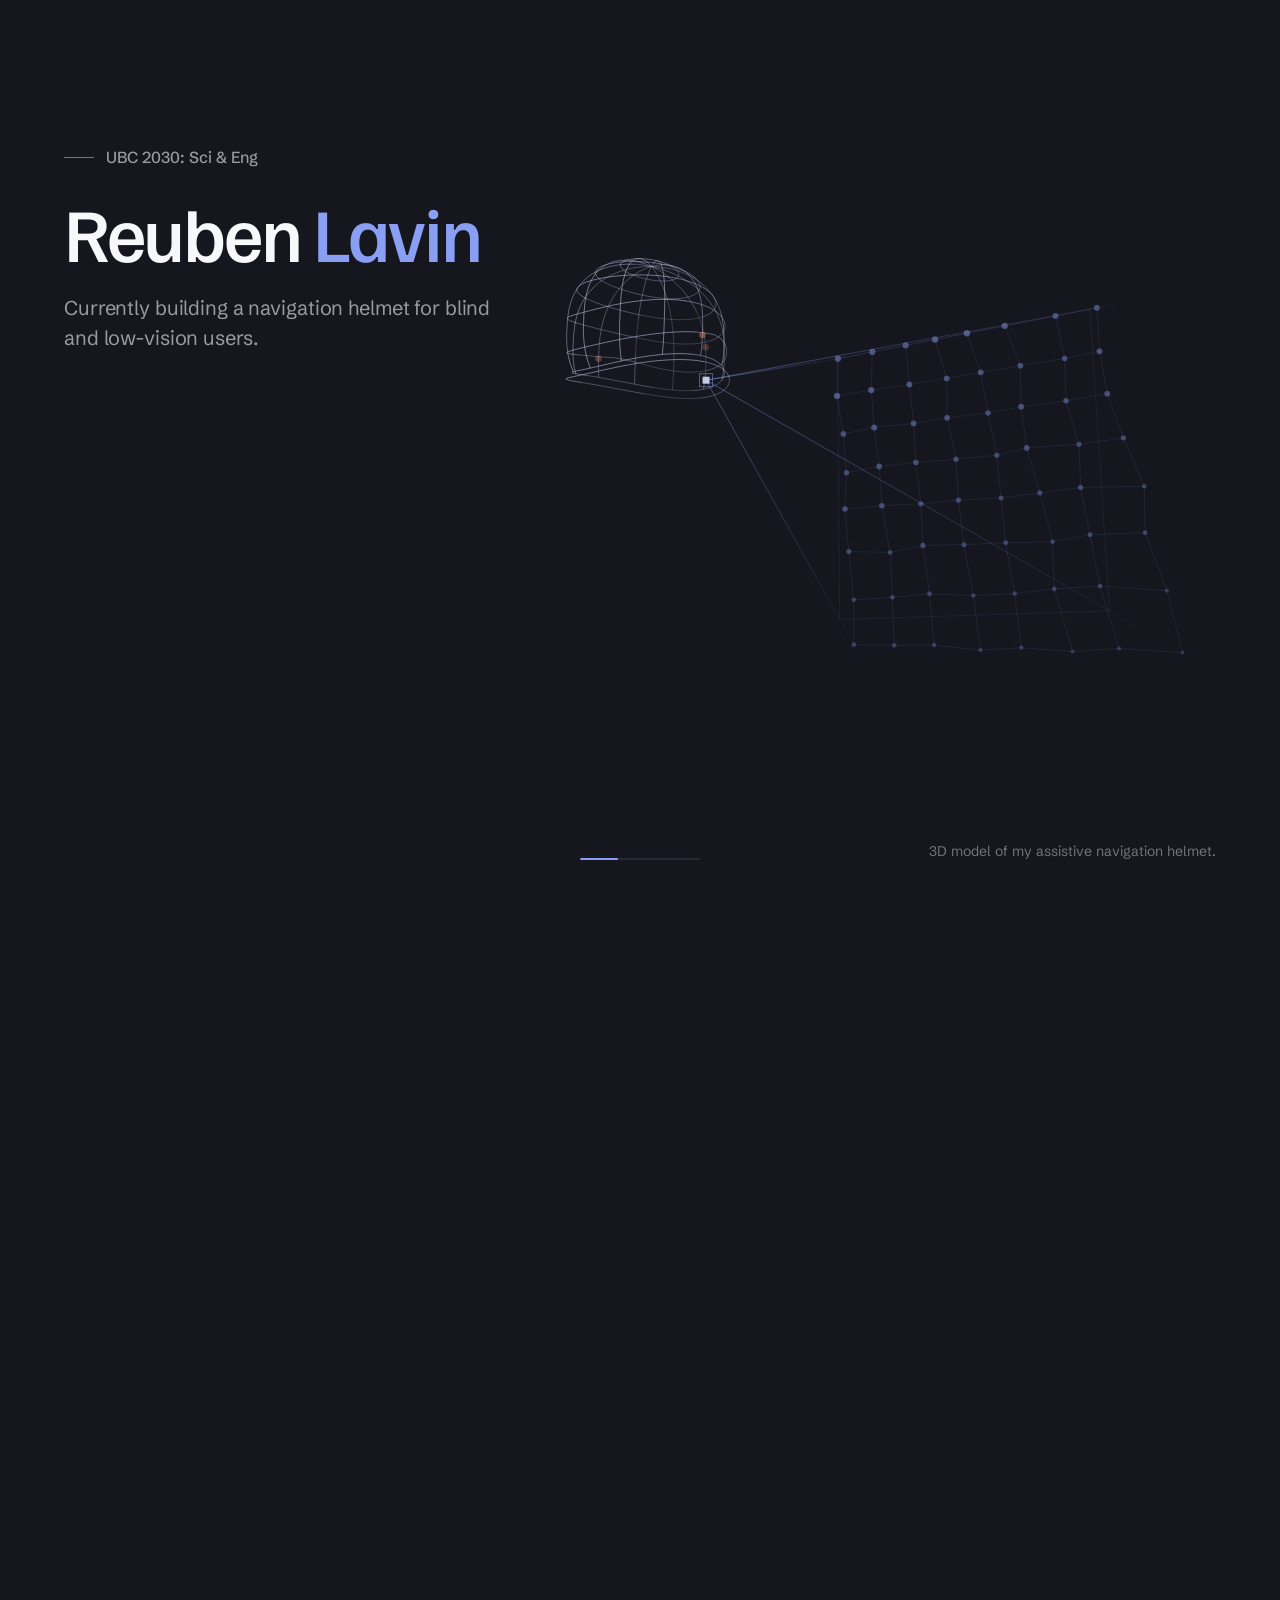
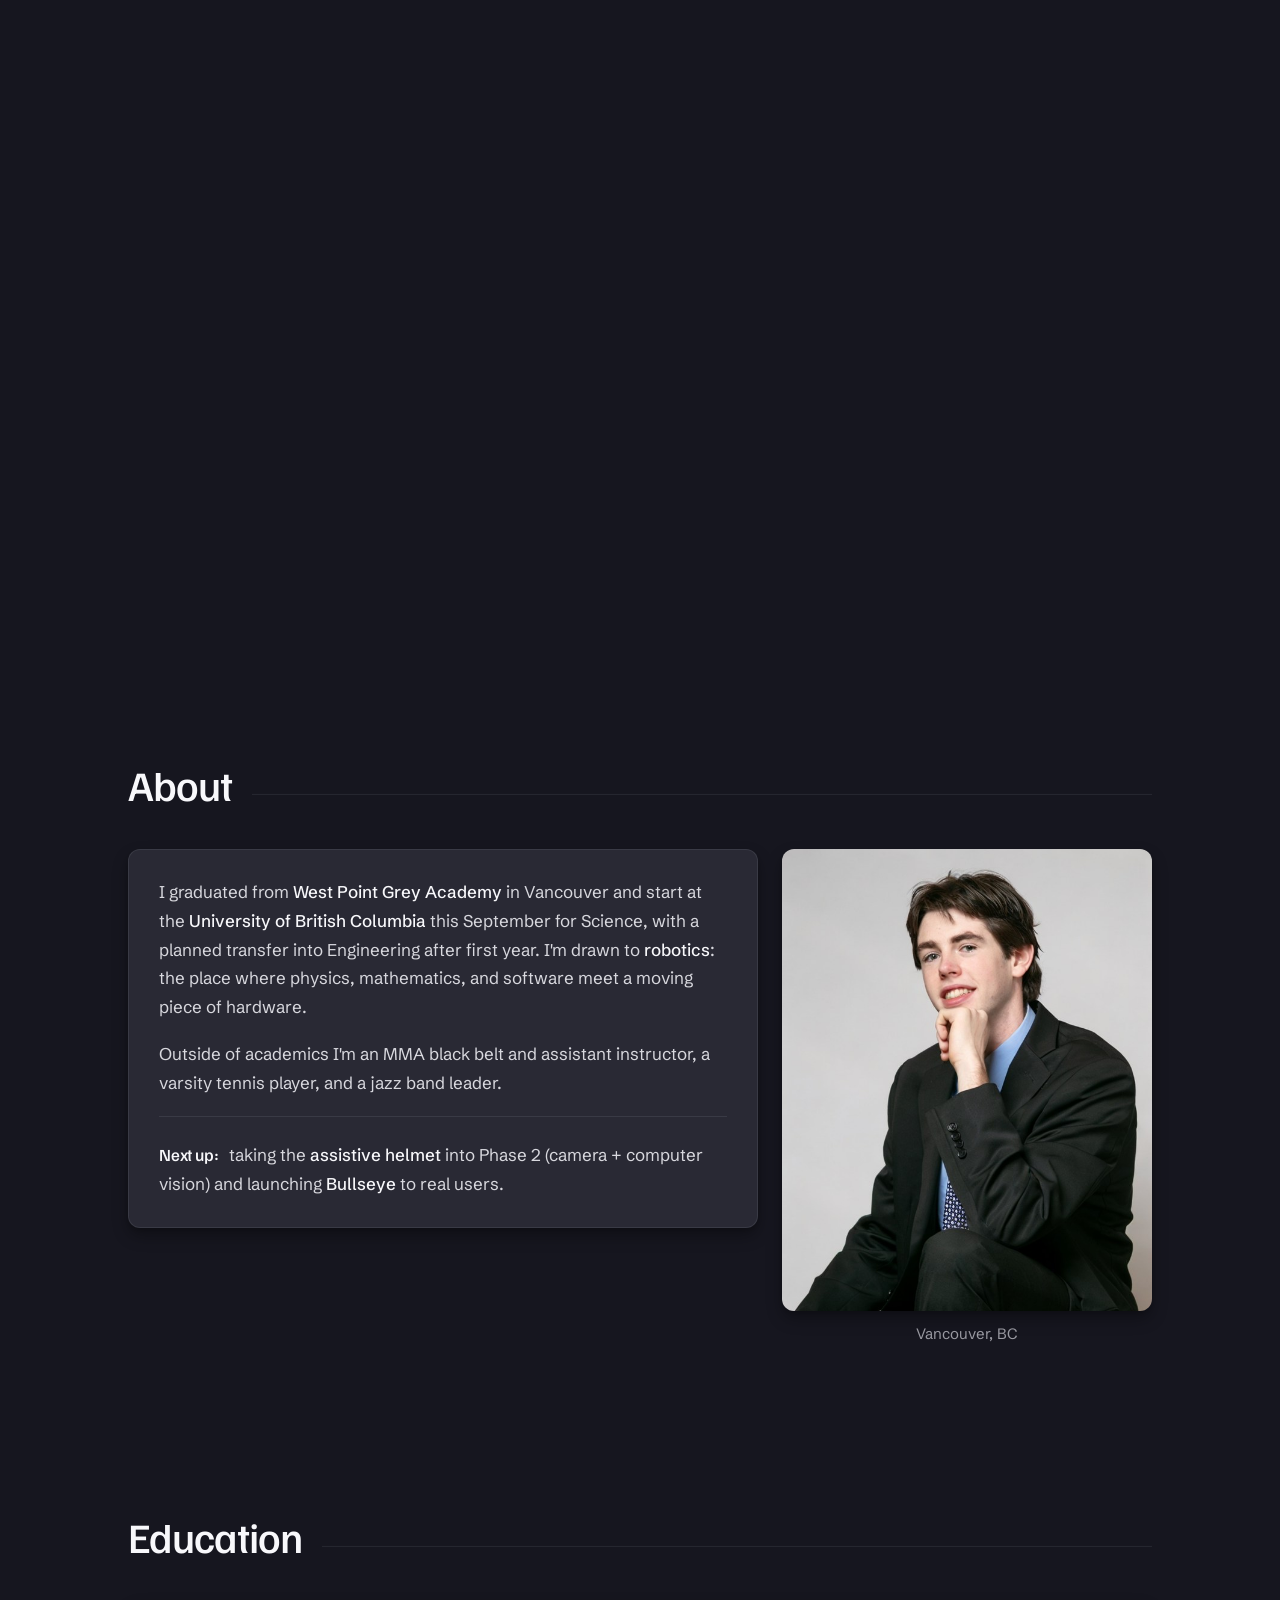
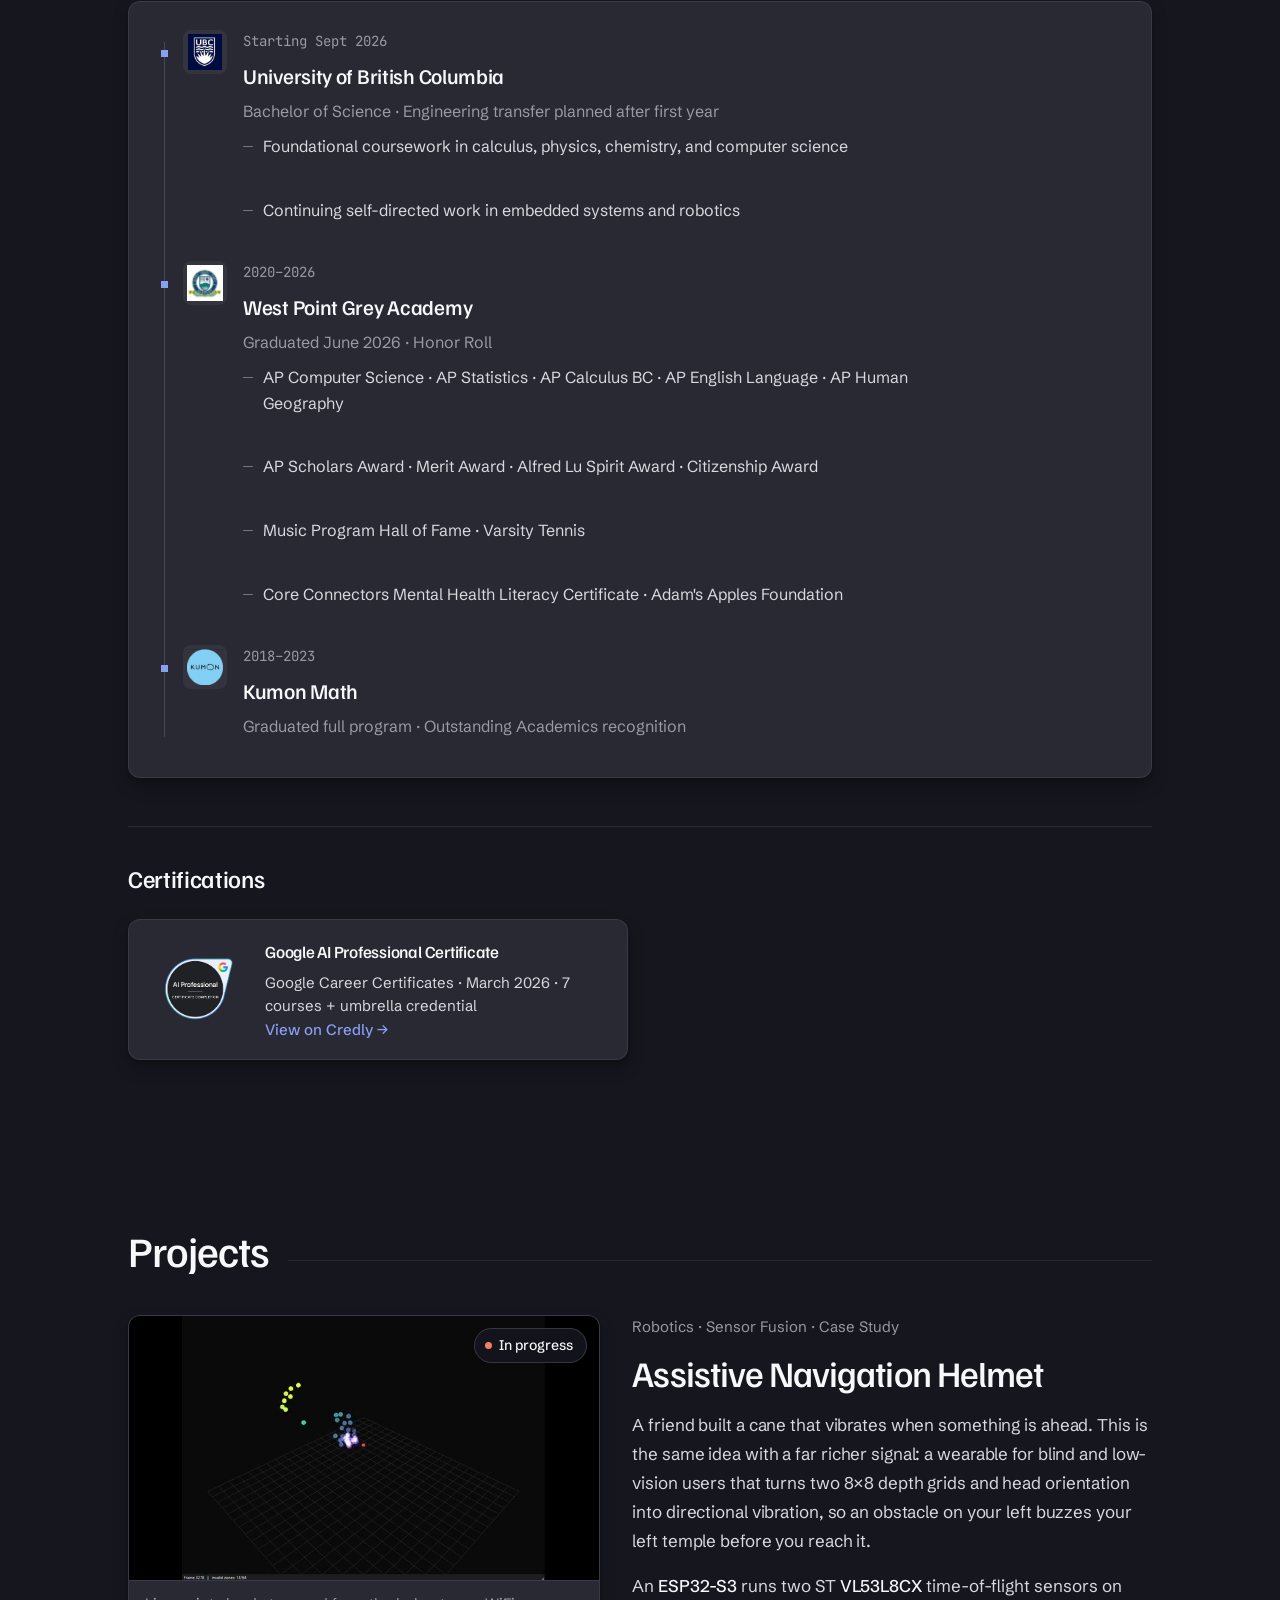
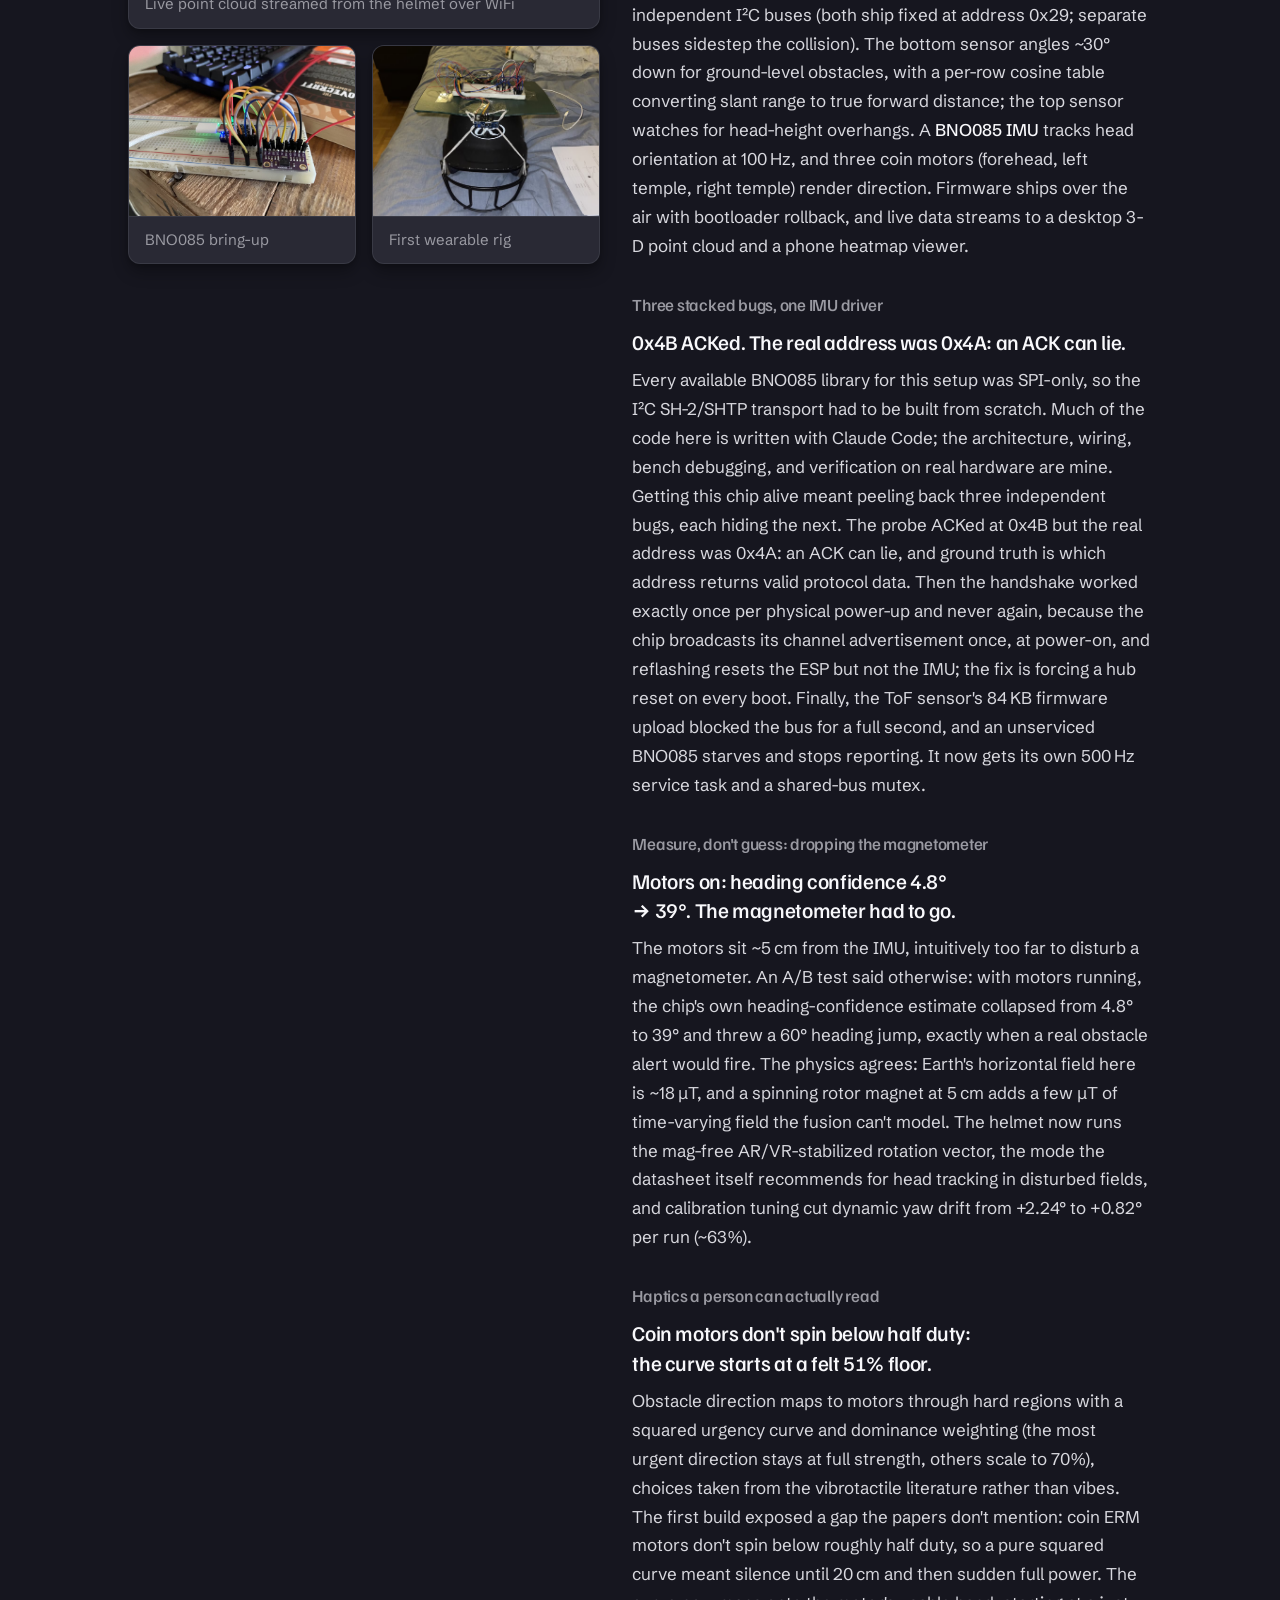
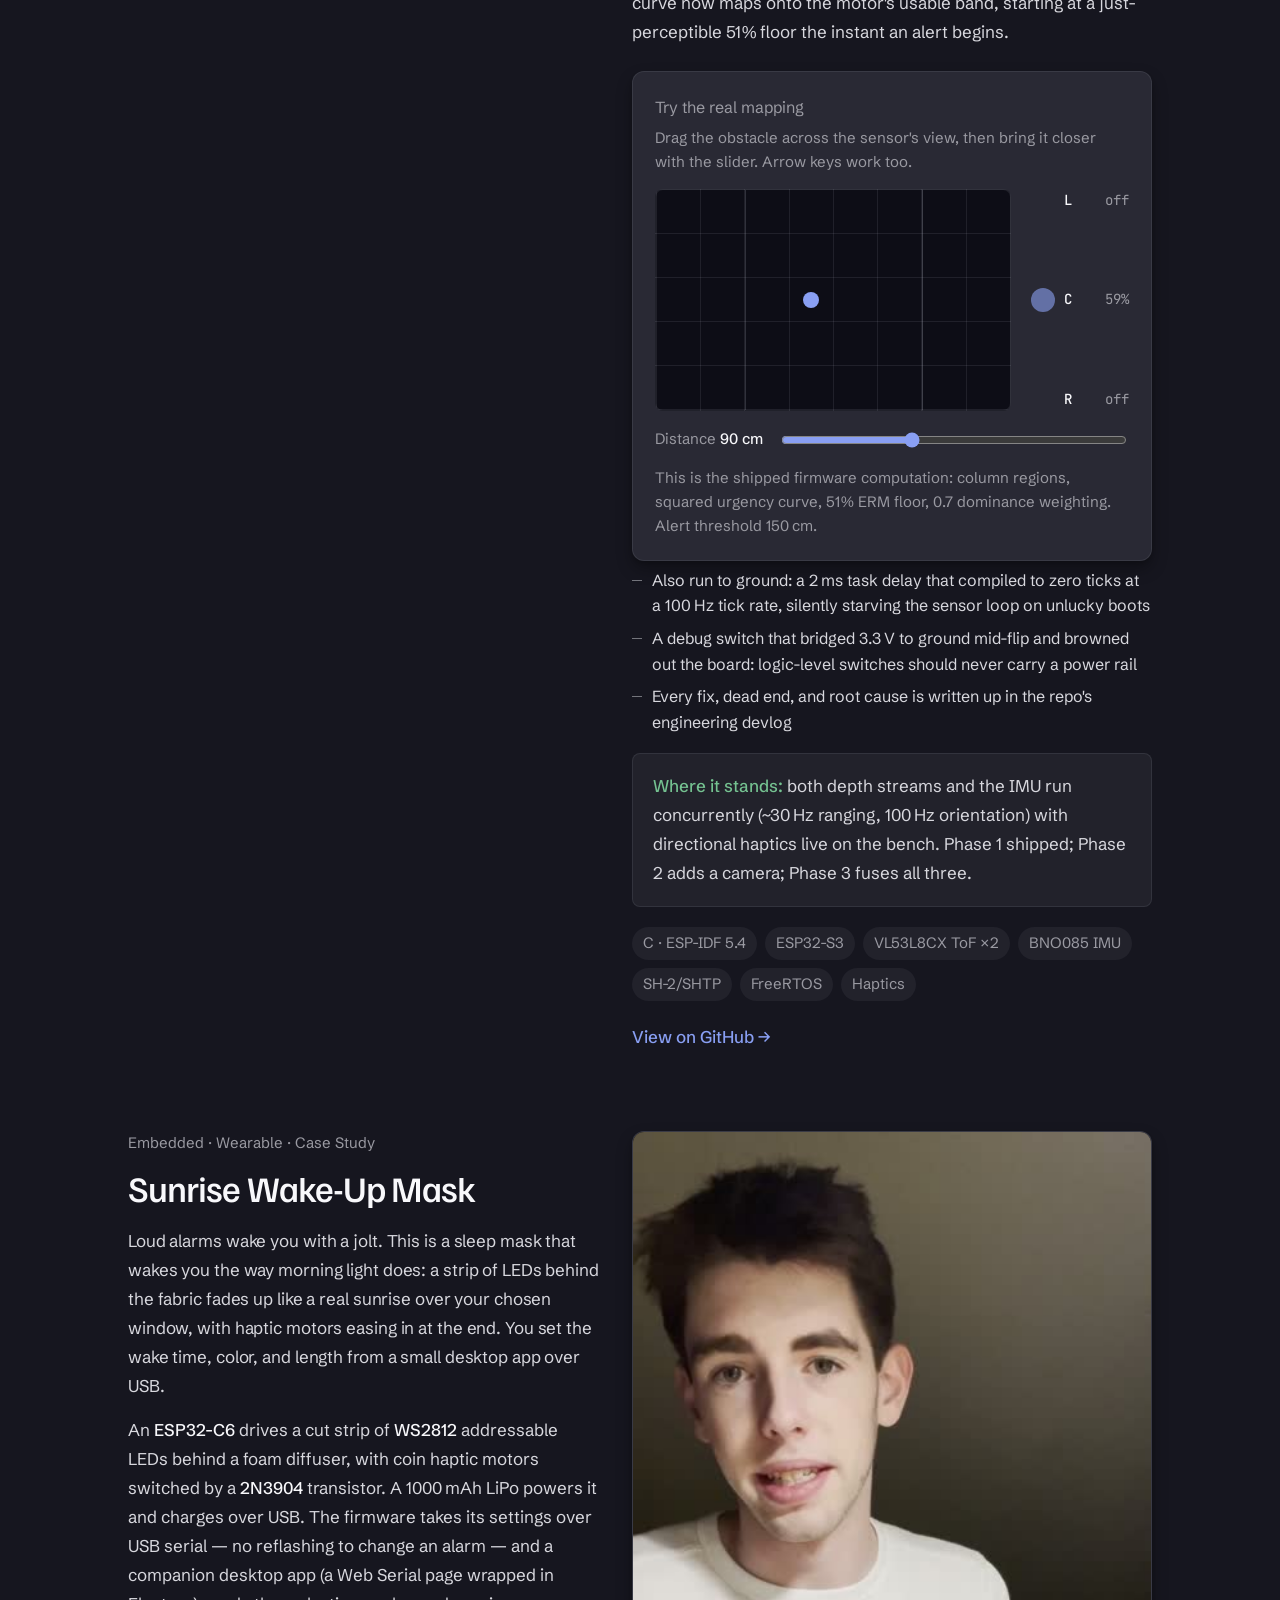
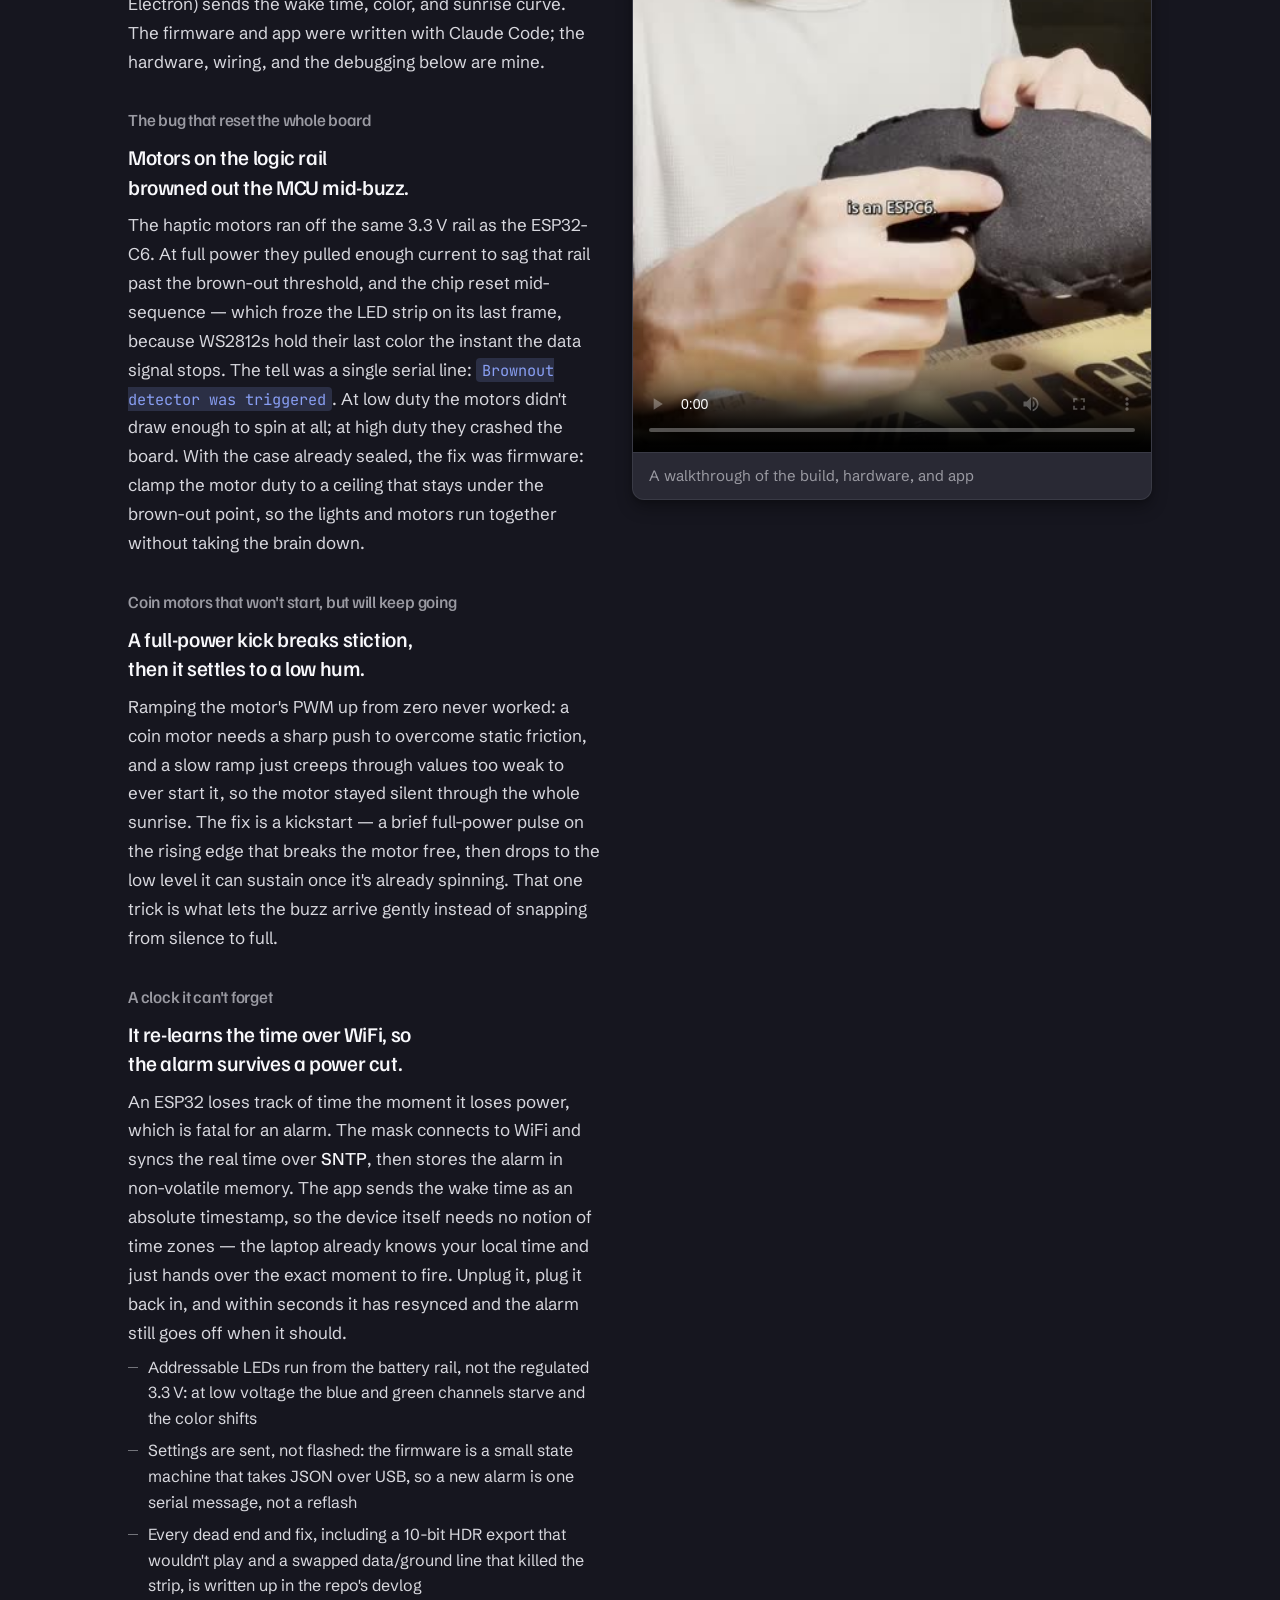
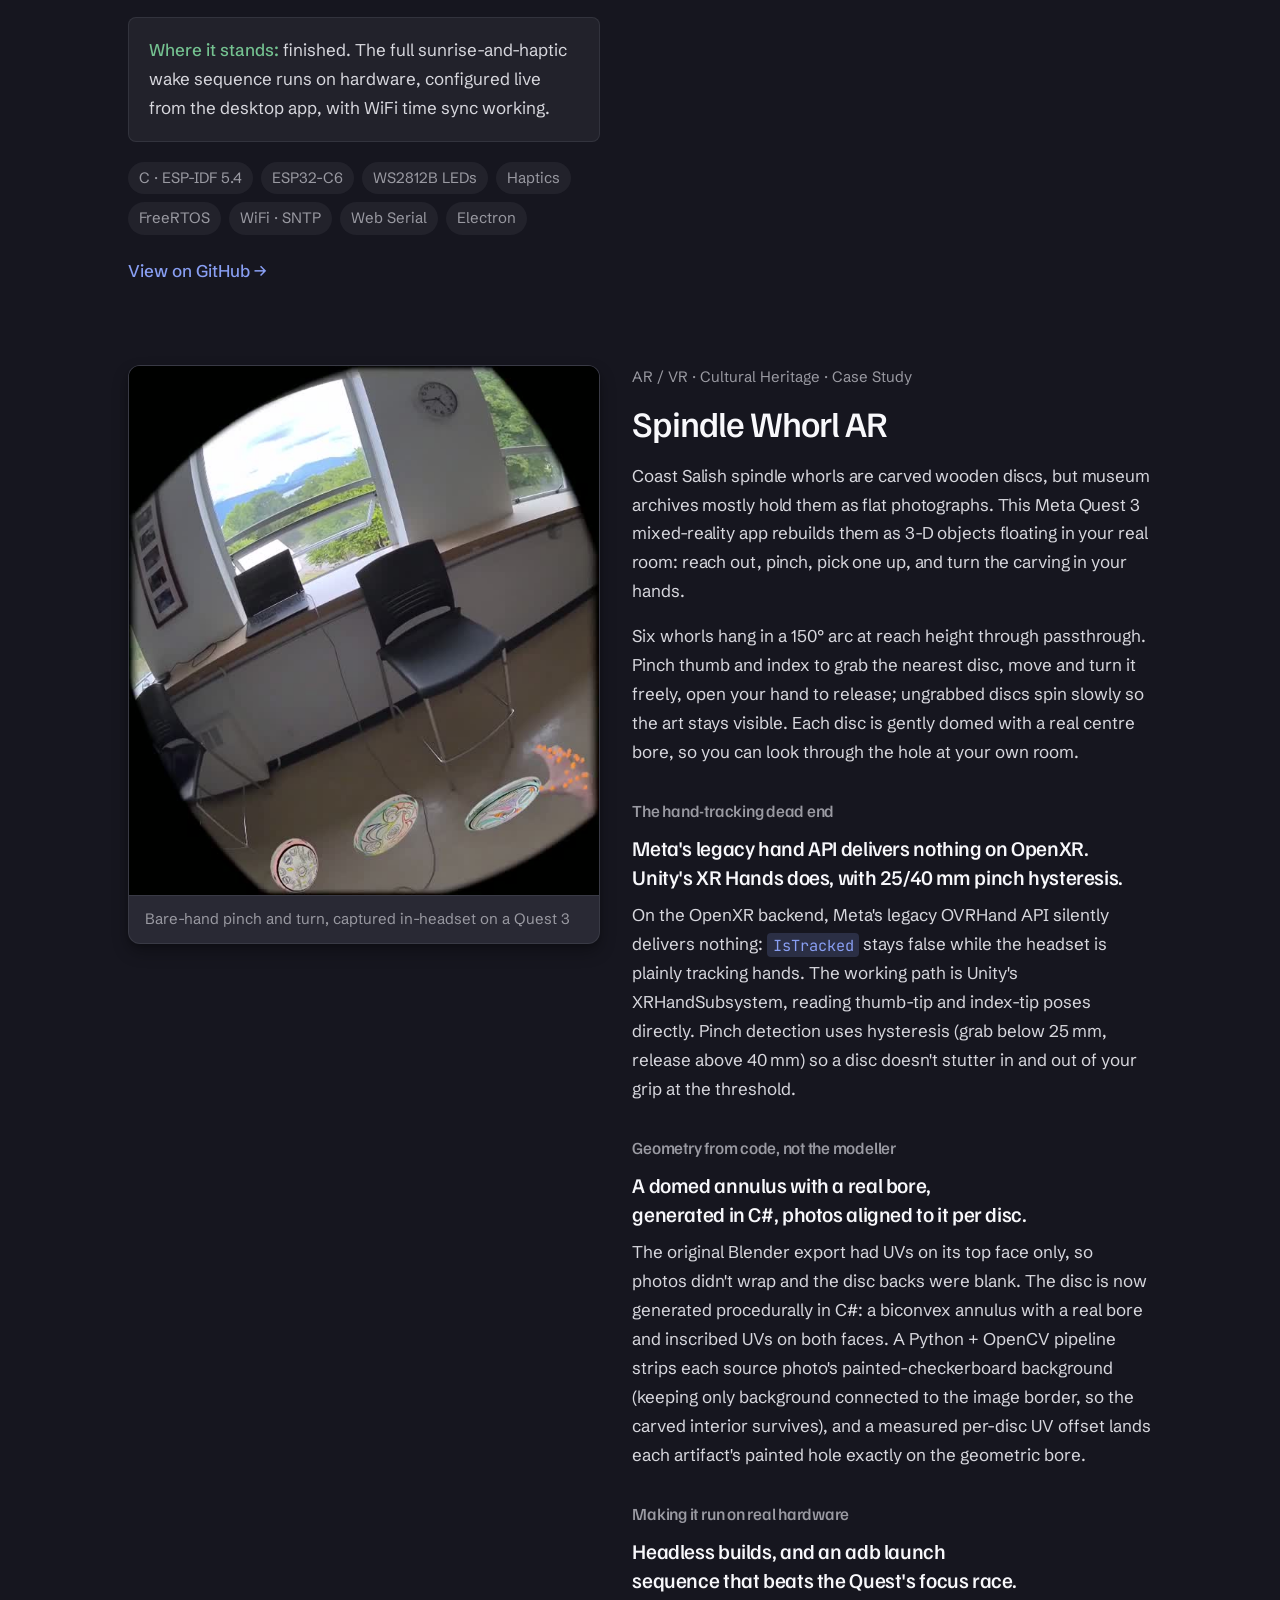
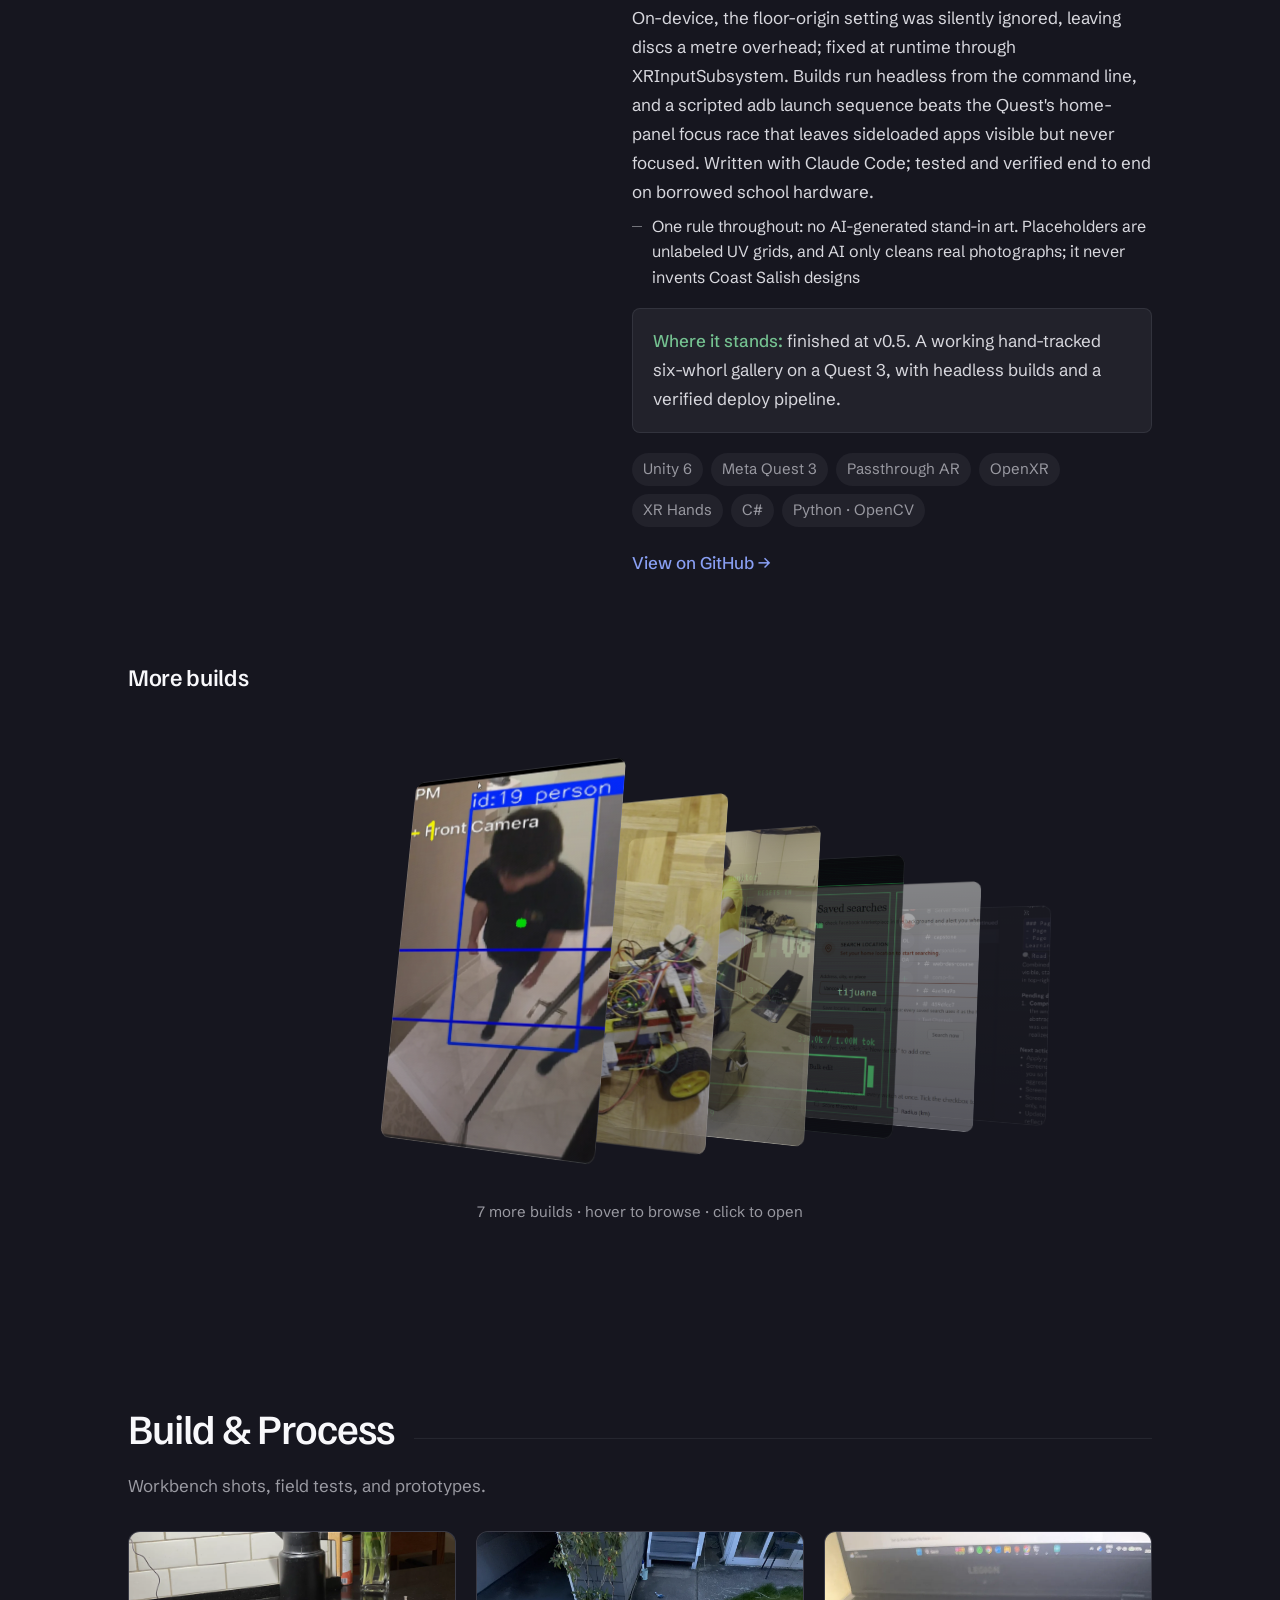
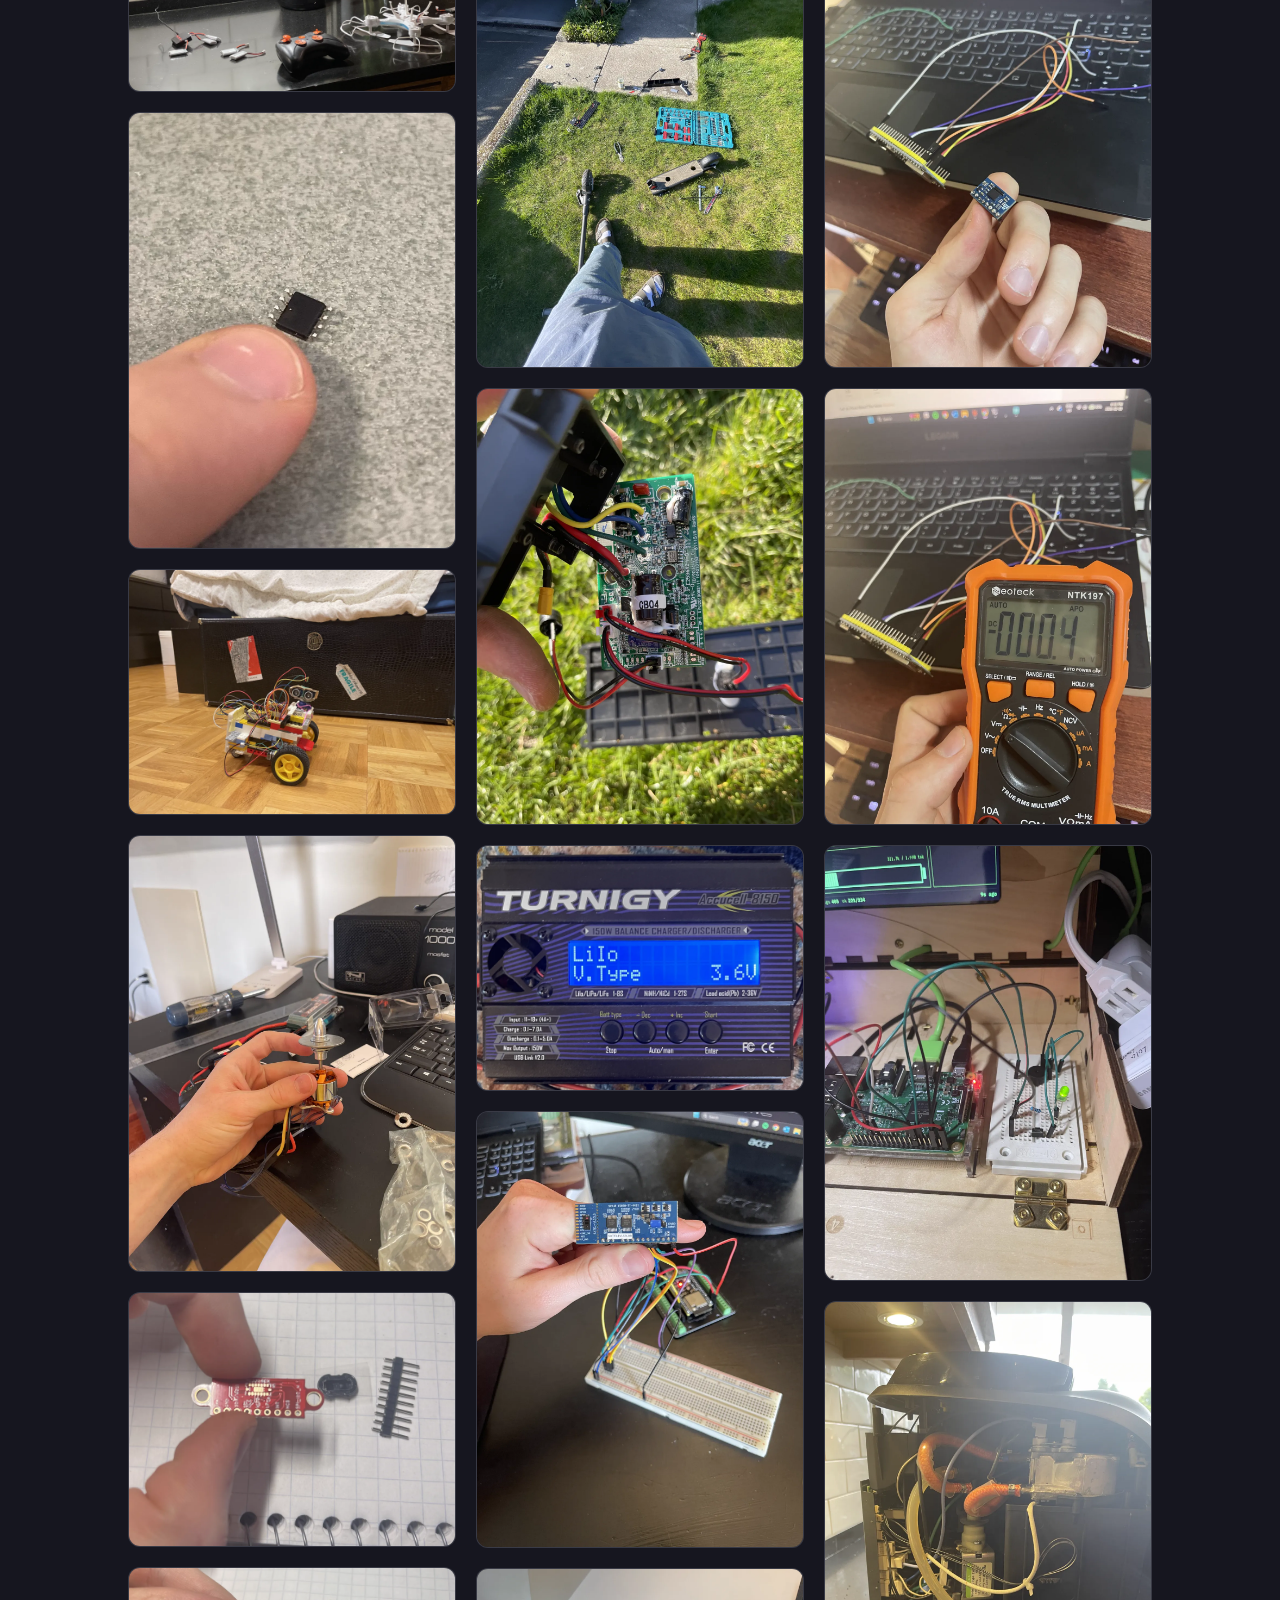
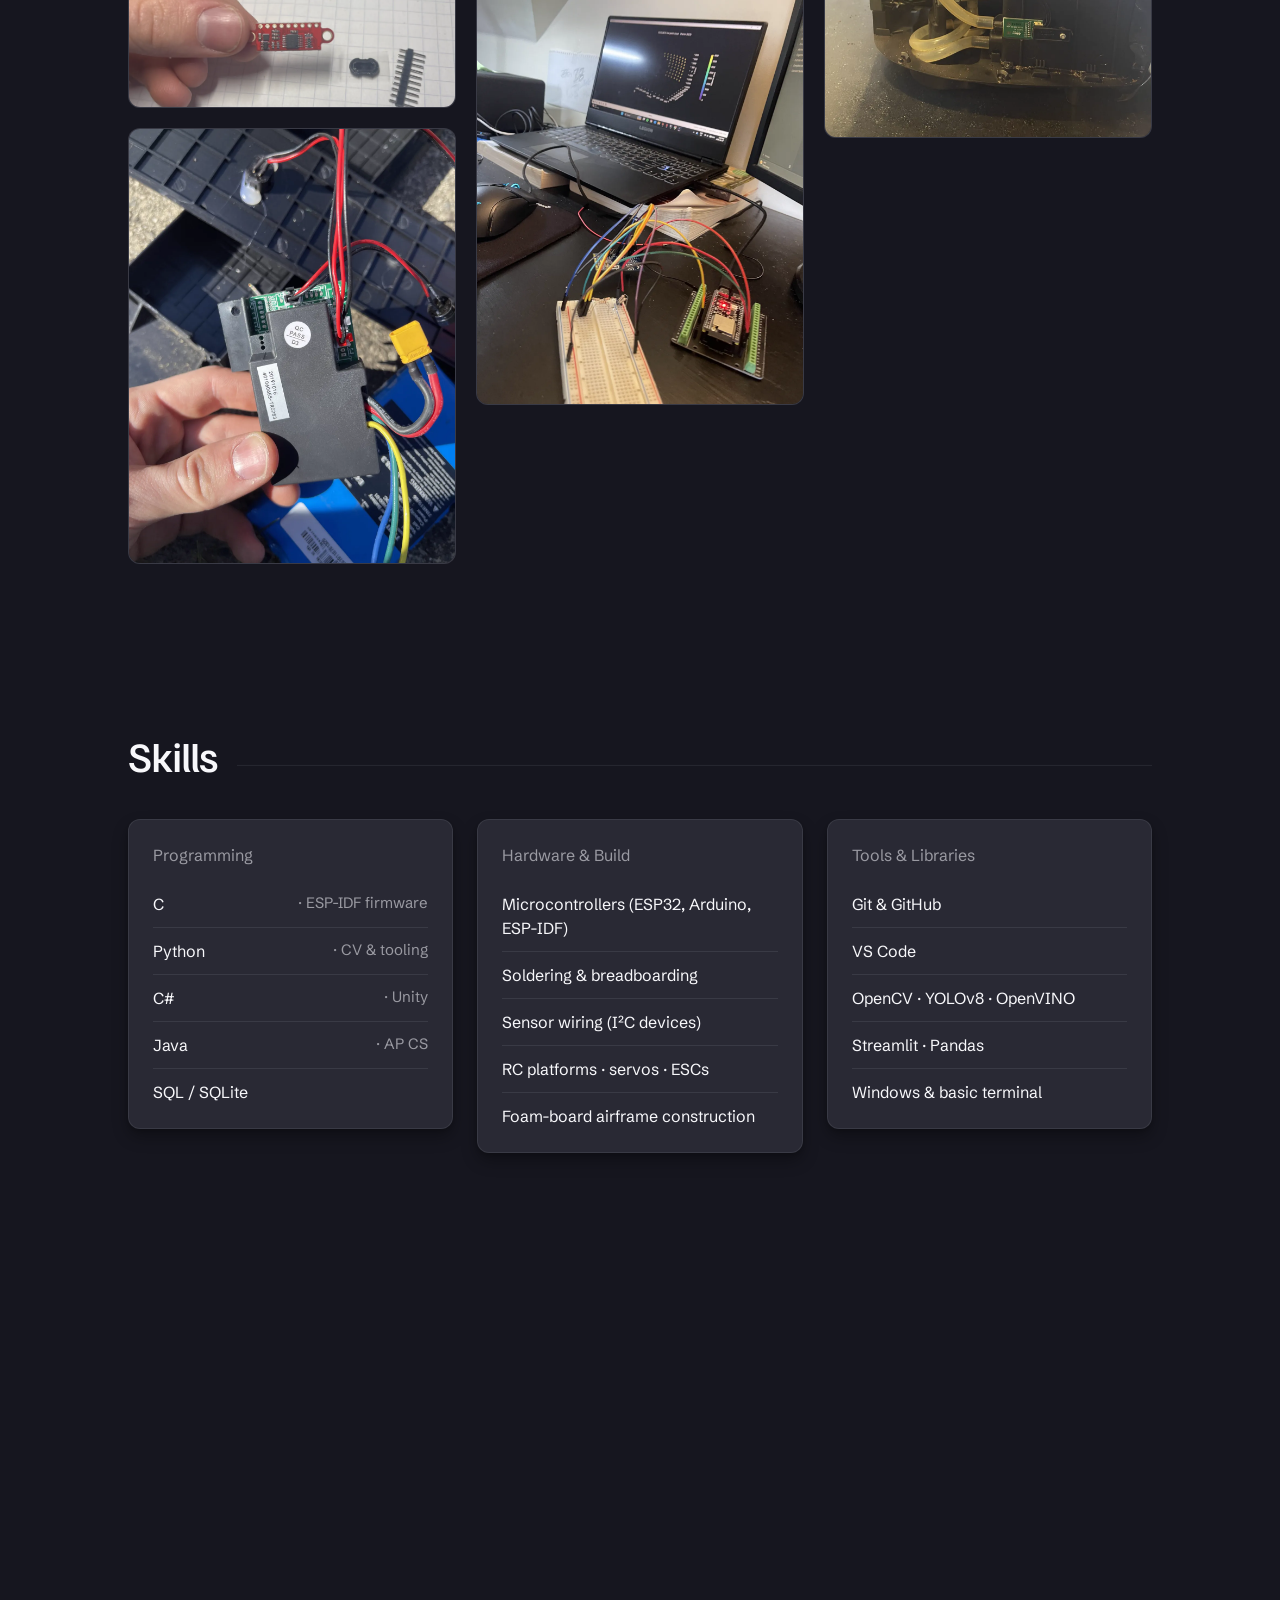
==== commit 22f3a92e: "Reorder the build grid, fix Skills, add the Sentry Devices role Skills listed Java, Python and SQL w" ====
--- a/index.html
+++ b/index.html
@@ -245,7 +245,6 @@
         <article class="case" id="sunrise-mask">
           <div class="case-media">
             <figure class="case-video case-video--contain">
-              <span class="proj-status">In progress</span>
               <video src="assets/projects/sunrise-mask-demo.mp4" poster="assets/projects/sunrise-mask-poster.jpg" controls preload="metadata" style="aspect-ratio: 9 / 16;" aria-label="Walkthrough of the sunrise wake-up mask"></video>
               <figcaption>A walkthrough of the build, hardware, and app</figcaption>
             </figure>
@@ -286,7 +285,7 @@
               <li>Every dead end and fix, including a 10-bit HDR export that wouldn't play and a swapped data/ground line that killed the strip, is written up in the repo's devlog</li>
             </ul>
             <p class="case-results">
-              <strong>Where it stands:</strong> the full sunrise-and-haptic wake sequence runs on the bench, configured live from the desktop app, with WiFi time sync working. Next is the battery enclosure and a dedicated haptic driver.
+              <strong>Where it stands:</strong> finished. The full sunrise-and-haptic wake sequence runs on hardware, configured live from the desktop app, with WiFi time sync working.
             </p>
             <div class="project-stack">
               <span>C · ESP-IDF 5.4</span><span>ESP32-C6</span><span>WS2812B LEDs</span><span>Haptics</span><span>FreeRTOS</span><span>WiFi · SNTP</span><span>Web Serial</span><span>Electron</span>
@@ -300,7 +299,6 @@
         <article class="case" id="spindle-whorl">
           <div class="case-media">
             <figure class="case-video case-video--contain">
-              <span class="proj-status">In progress</span>
               <video src="assets/projects/spindle-whorl-demo.mp4" poster="assets/projects/spindle-whorl-poster.jpg" autoplay muted loop playsinline preload="metadata" aria-label="Hand-tracked grab of a spindle whorl disc in passthrough AR"></video>
               <figcaption>Bare-hand pinch and turn, captured in-headset on a Quest 3</figcaption>
             </figure>
@@ -339,7 +337,7 @@
               <li>One rule throughout: no AI-generated stand-in art. Placeholders are unlabeled UV grids, and AI only cleans real photographs; it never invents Coast Salish designs</li>
             </ul>
             <p class="case-results">
-              <strong>Where it stands:</strong> v0.5, a working hand-tracked six-whorl gallery on a Quest 3, with headless builds and a verified deploy pipeline.
+              <strong>Where it stands:</strong> finished at v0.5. A working hand-tracked six-whorl gallery on a Quest 3, with headless builds and a verified deploy pipeline.
             </p>
             <div class="project-stack">
               <span>Unity 6</span><span>Meta Quest 3</span><span>Passthrough AR</span><span>OpenXR</span><span>XR Hands</span><span>C#</span><span>Python · OpenCV</span>
@@ -355,14 +353,38 @@
       <h3 class="proj-more">More builds</h3>
       <div class="proj-grid">
 
-        <article class="proj-card" data-project="bullseye" tabindex="0" role="button" aria-label="Open Bullseye project">
-          <figure class="proj-thumb proj-thumb--video proj-thumb--contain">
-            <video src="assets/projects/bullseye-demo.mp4" poster="assets/projects/bullseye-poster.jpg" autoplay muted loop playsinline preload="metadata"></video>
+        <article class="proj-card" data-project="sentinel" tabindex="0" role="button" aria-label="Open Sentinel project">
+          <figure class="proj-thumb">
+            <img src="assets/projects/sentinel-demo.webp" alt="Sentinel occupancy dashboard" loading="lazy" width="1919" height="861" />
           </figure>
           <div class="proj-body">
-            <span class="proj-tag">Product · Open Source</span>
-            <h3>Bullseye: Marketplace Deal Scorer</h3>
-            <p>Open-source Windows app that scores Facebook Marketplace listings against real eBay sold comps in real time.</p>
+            <span class="proj-tag">AI · Computer Vision</span>
+            <h3>Sentinel: AI Occupancy Monitor</h3>
+            <p>Real-time people counting via YOLOv8-Pose tripwire over an IP camera, with a live Streamlit dashboard.</p>
+            <span class="proj-cta">View project &rarr;</span>
+          </div>
+        </article>
+
+        <article class="proj-card" data-project="rccar" tabindex="0" role="button" aria-label="Open RC Car project">
+          <figure class="proj-thumb proj-thumb--video">
+            <video src="assets/projects/rc-car-new.mp4" poster="assets/projects/rc-car-thumb.jpg" autoplay muted loop playsinline preload="metadata"></video>
+          </figure>
+          <div class="proj-body">
+            <span class="proj-tag">Robotics</span>
+            <h3>Autonomous RC Car</h3>
+            <p>Self-navigating car using ultrasonic sensors: a full end-to-end hardware and firmware build.</p>
+            <span class="proj-cta">View project &rarr;</span>
+          </div>
+        </article>
+
+        <article class="proj-card" data-project="rcplane" tabindex="0" role="button" aria-label="Open RC Plane project">
+          <figure class="proj-thumb proj-thumb--video">
+            <video src="assets/projects/rc-plane-1.mp4" poster="assets/projects/rc-plane-thumb.jpg" autoplay muted loop playsinline preload="metadata"></video>
+          </figure>
+          <div class="proj-body">
+            <span class="proj-tag">Aerospace · Hardware</span>
+            <h3>RC Plane Build</h3>
+            <p>Designed and assembled an RC airplane from scratch: airframe, control surfaces, and radio tuning.</p>
             <span class="proj-cta">View project &rarr;</span>
           </div>
         </article>
@@ -379,50 +401,14 @@
           </div>
         </article>
 
-        <article class="proj-card" data-project="sentinel" tabindex="0" role="button" aria-label="Open Sentinel project">
-          <figure class="proj-thumb">
-            <img src="assets/projects/sentinel-demo.webp" alt="Sentinel occupancy dashboard" loading="lazy" width="1919" height="861" />
+        <article class="proj-card" data-project="bullseye" tabindex="0" role="button" aria-label="Open Bullseye project">
+          <figure class="proj-thumb proj-thumb--video proj-thumb--contain">
+            <video src="assets/projects/bullseye-demo.mp4" poster="assets/projects/bullseye-poster.jpg" autoplay muted loop playsinline preload="metadata"></video>
           </figure>
           <div class="proj-body">
-            <span class="proj-tag">AI · Computer Vision</span>
-            <h3>Sentinel: AI Occupancy Monitor</h3>
-            <p>Real-time people counting via YOLOv8-Pose tripwire over an IP camera, with a live Streamlit dashboard.</p>
-            <span class="proj-cta">View project &rarr;</span>
-          </div>
-        </article>
-
-        <article class="proj-card" data-project="cvcourse" tabindex="0" role="button" aria-label="Open Sensor Fusion Course project">
-          <figure class="proj-thumb">
-            <img src="assets/projects/cv-course-home.png" alt="Sensor Fusion course homepage" loading="lazy" width="1280" height="800" />
-          </figure>
-          <div class="proj-body">
-            <span class="proj-tag">Learning · Experiment</span>
-            <h3>Sensor Fusion: A Personalized Learning Experiment</h3>
-            <p>Self-paced CV / calibration / fusion course built around AI as a first-class learning collaborator.</p>
-            <span class="proj-cta">View project &rarr;</span>
-          </div>
-        </article>
-
-        <article class="proj-card" data-project="rccar" tabindex="0" role="button" aria-label="Open RC Car project">
-          <figure class="proj-thumb proj-thumb--video">
-            <video src="assets/projects/rc-car-new.mp4" poster="assets/projects/rc-car-thumb.jpg" autoplay muted loop playsinline preload="metadata"></video>
-          </figure>
-          <div class="proj-body">
-            <span class="proj-tag">Robotics</span>
-            <h3>Autonomous RC Car</h3>
-            <p>Self-navigating car using ultrasonic sensors: a full end-to-end hardware and firmware build.</p>
-            <span class="proj-cta">View project &rarr;</span>
-          </div>
-        </article>
-
-        <article class="proj-card" data-project="rcplane" tabindex="0" role="button" aria-label="Open RC Plane project">
-          <figure class="proj-thumb proj-thumb--video">
-            <video src="assets/projects/rc-plane-1.mp4" poster="assets/projects/rc-plane-thumb.jpg" autoplay muted loop playsinline preload="metadata"></video>
-          </figure>
-          <div class="proj-body">
-            <span class="proj-tag">Aerospace · Hardware</span>
-            <h3>RC Plane Build</h3>
-            <p>Designed and assembled an RC airplane from scratch: airframe, control surfaces, and radio tuning.</p>
+            <span class="proj-tag">Product · Open Source</span>
+            <h3>Bullseye: Marketplace Deal Scorer</h3>
+            <p>Open-source Windows app that scores Facebook Marketplace listings against real eBay sold comps in real time.</p>
             <span class="proj-cta">View project &rarr;</span>
           </div>
         </article>
@@ -477,8 +463,10 @@
         <div class="skill-group">
           <h3>Programming</h3>
           <ul>
-            <li>Java <span class="lvl">· fundamentals (AP CS)</span></li>
-            <li>Python <span class="lvl">· intermediate</span></li>
+            <li>C <span class="lvl">· ESP-IDF firmware</span></li>
+            <li>Python <span class="lvl">· CV &amp; tooling</span></li>
+            <li>C# <span class="lvl">· Unity</span></li>
+            <li>Java <span class="lvl">· AP CS</span></li>
             <li>SQL / SQLite</li>
           </ul>
         </div>
@@ -510,6 +498,11 @@
         <h2>Activities &amp; Leadership</h2>
       </div>
       <div class="activities">
+        <div class="activity">
+          <h3>Junior Software Developer &middot; AI Operations</h3>
+          <p class="a-meta">SentryDevices &middot; Vancouver, BC &middot; June&ndash;August 2026</p>
+          <p>First paid software role, part-time through the summer. The work is covered by a non-disclosure agreement, so the detail stays off this page; happy to talk about what I learned in general terms.</p>
+        </div>
         <div class="activity">
           <h3>Black Belt &amp; Assistant Instructor</h3>
           <p class="a-meta">Ken Shin Dojo · Kerrisdale Community Centre</p>
--- a/styles.css
+++ b/styles.css
@@ -309,11 +309,11 @@
   opacity: 1;
   /* The field lives to the right of the text and fades at every edge. */
   -webkit-mask-image:
-    linear-gradient(100deg, transparent 0%, #000 28%, #000 90%, transparent 100%),
-    linear-gradient(180deg, transparent 0%, #000 8%, #000 90%, transparent 100%);
+    linear-gradient(100deg, transparent 0%, #000 24%, #000 97%, transparent 100%),
+    linear-gradient(180deg, transparent 0%, #000 6%, #000 92%, transparent 100%);
   mask-image:
-    linear-gradient(100deg, transparent 0%, #000 28%, #000 90%, transparent 100%),
-    linear-gradient(180deg, transparent 0%, #000 8%, #000 90%, transparent 100%);
+    linear-gradient(100deg, transparent 0%, #000 24%, #000 97%, transparent 100%),
+    linear-gradient(180deg, transparent 0%, #000 6%, #000 92%, transparent 100%);
   -webkit-mask-composite: source-in;
   mask-composite: intersect;
 }
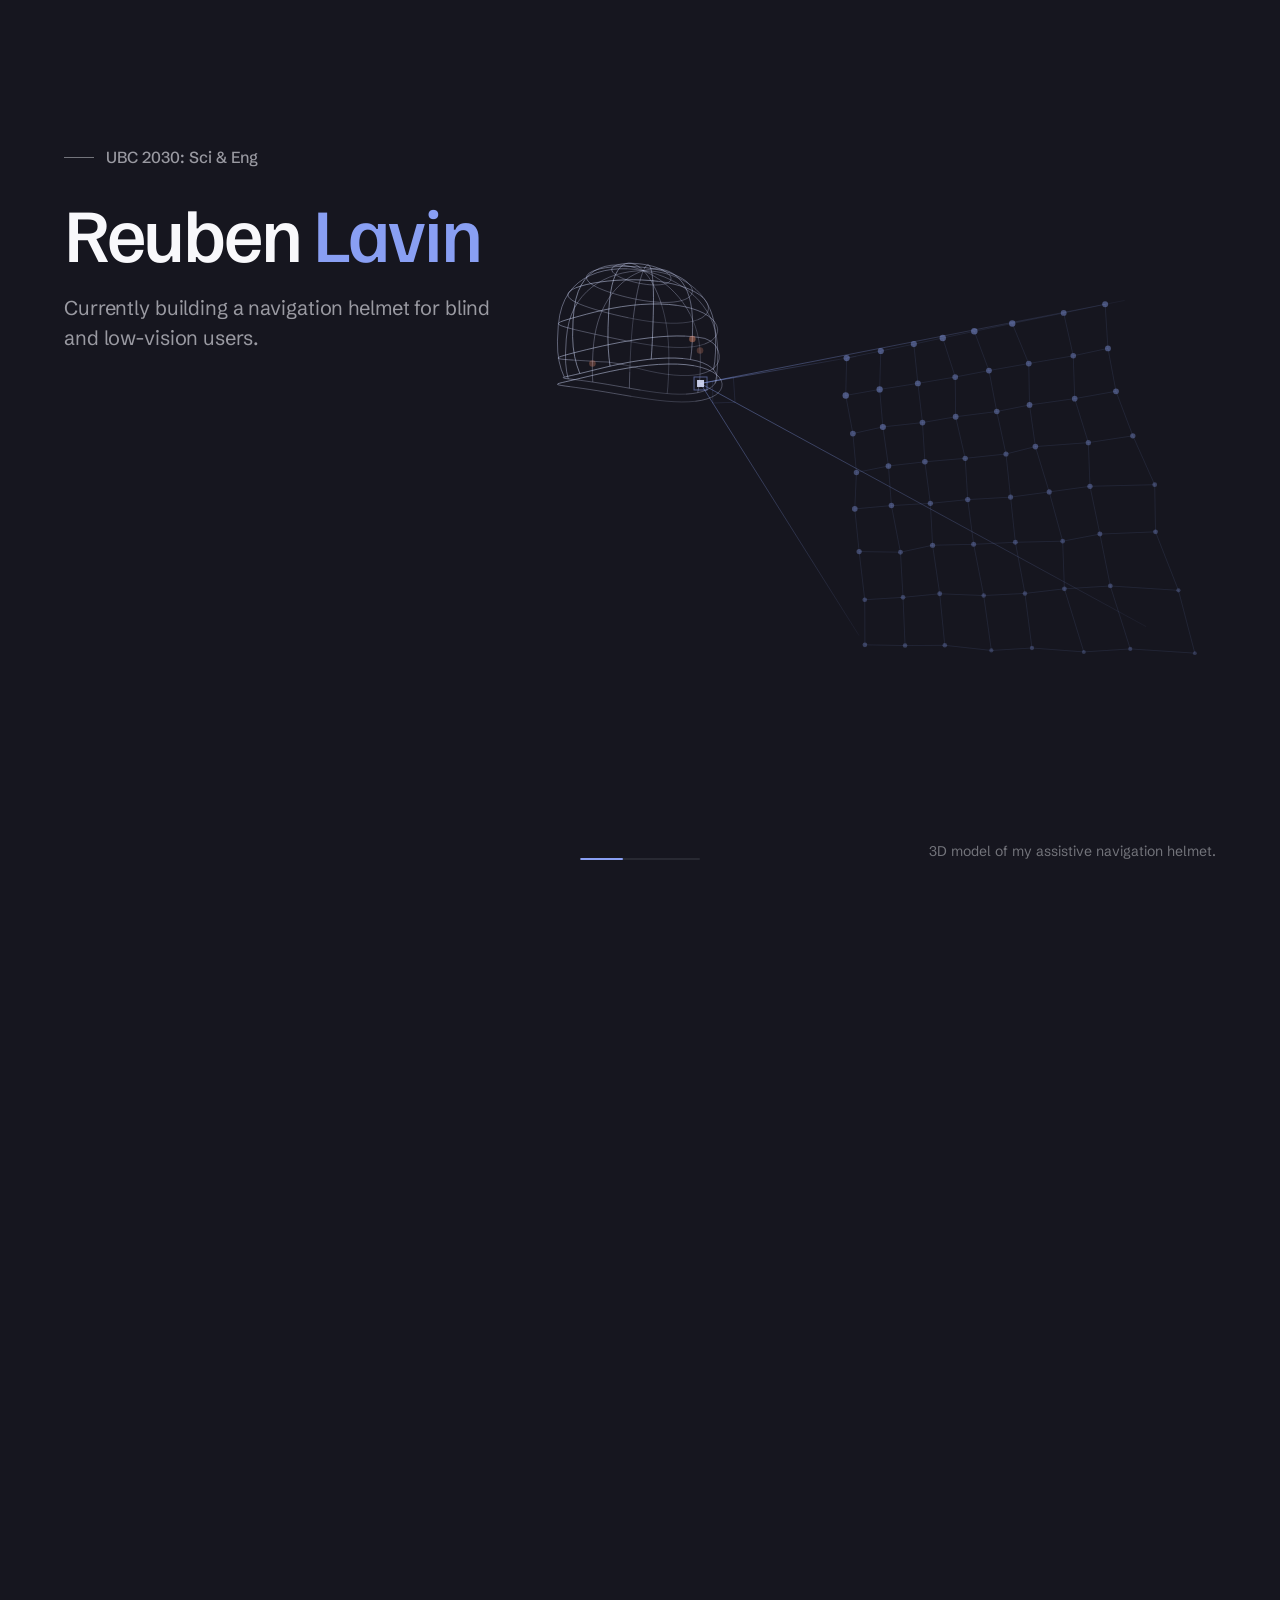
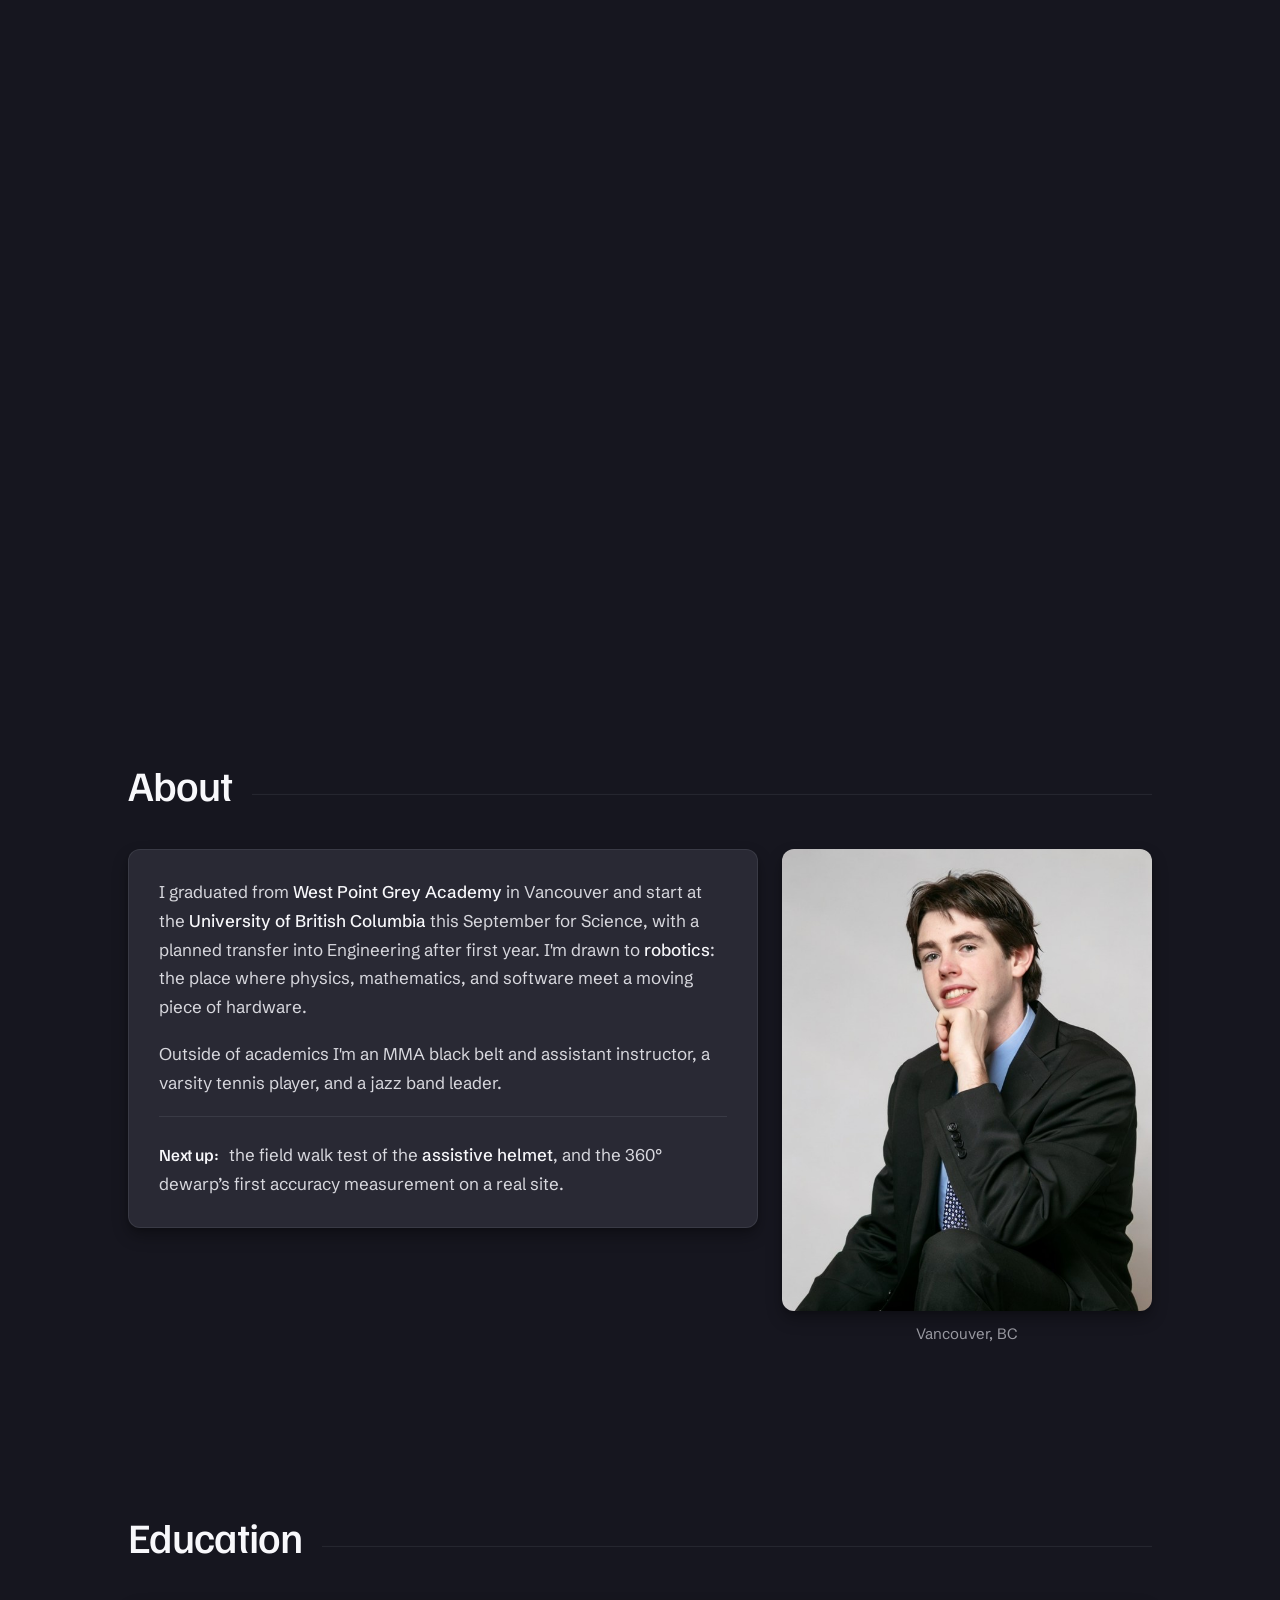
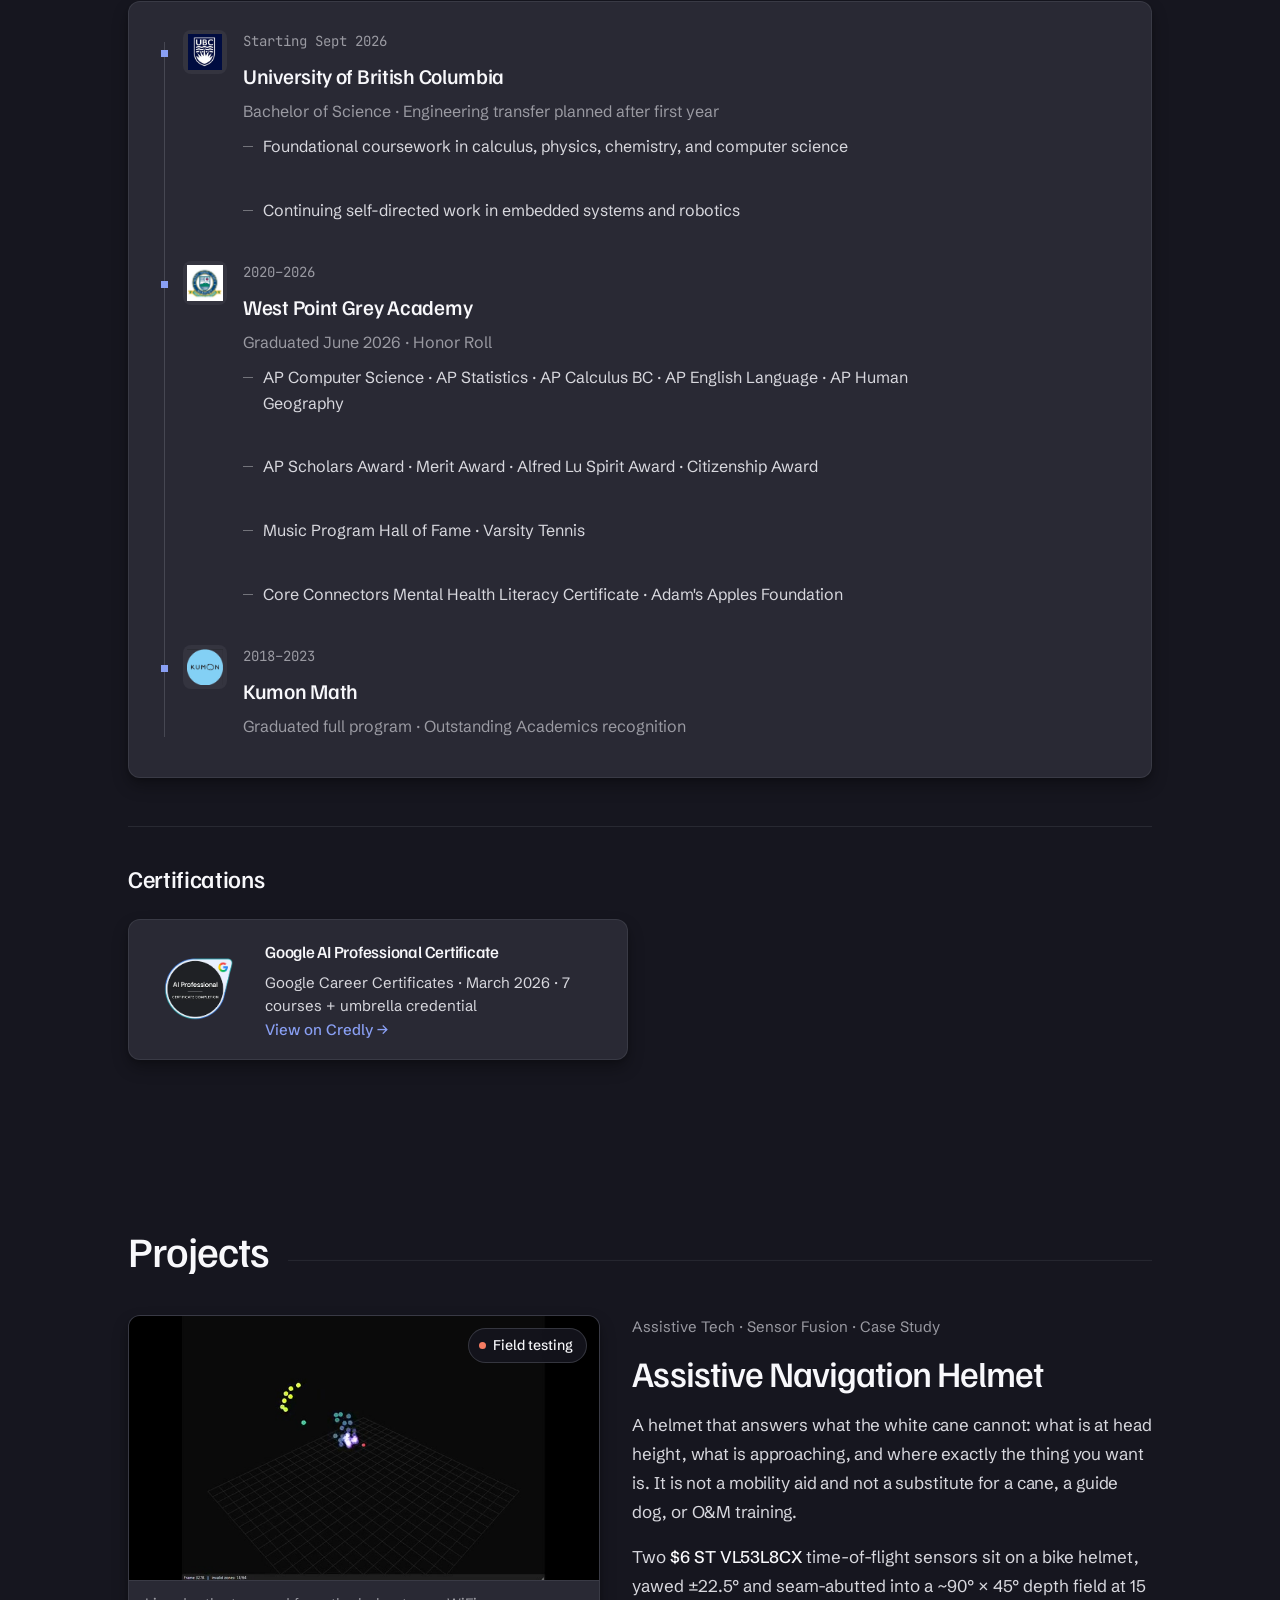
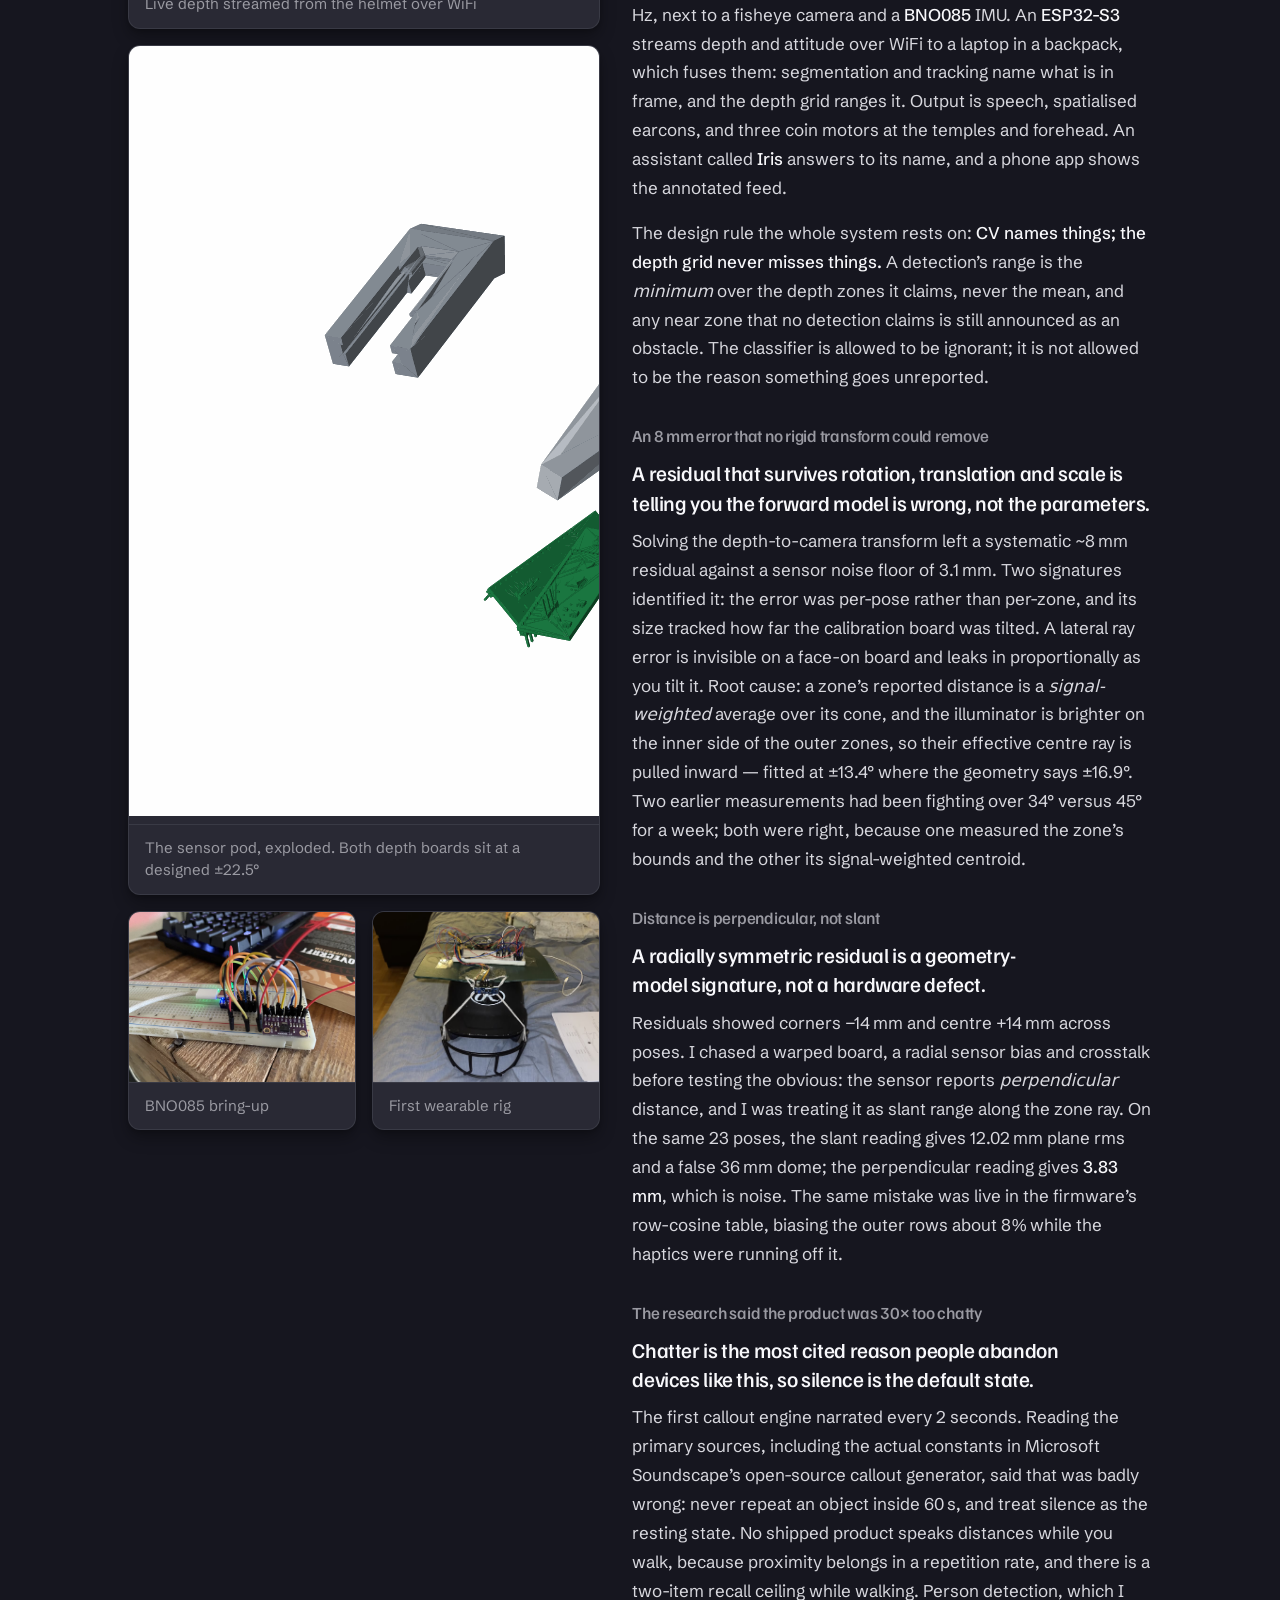
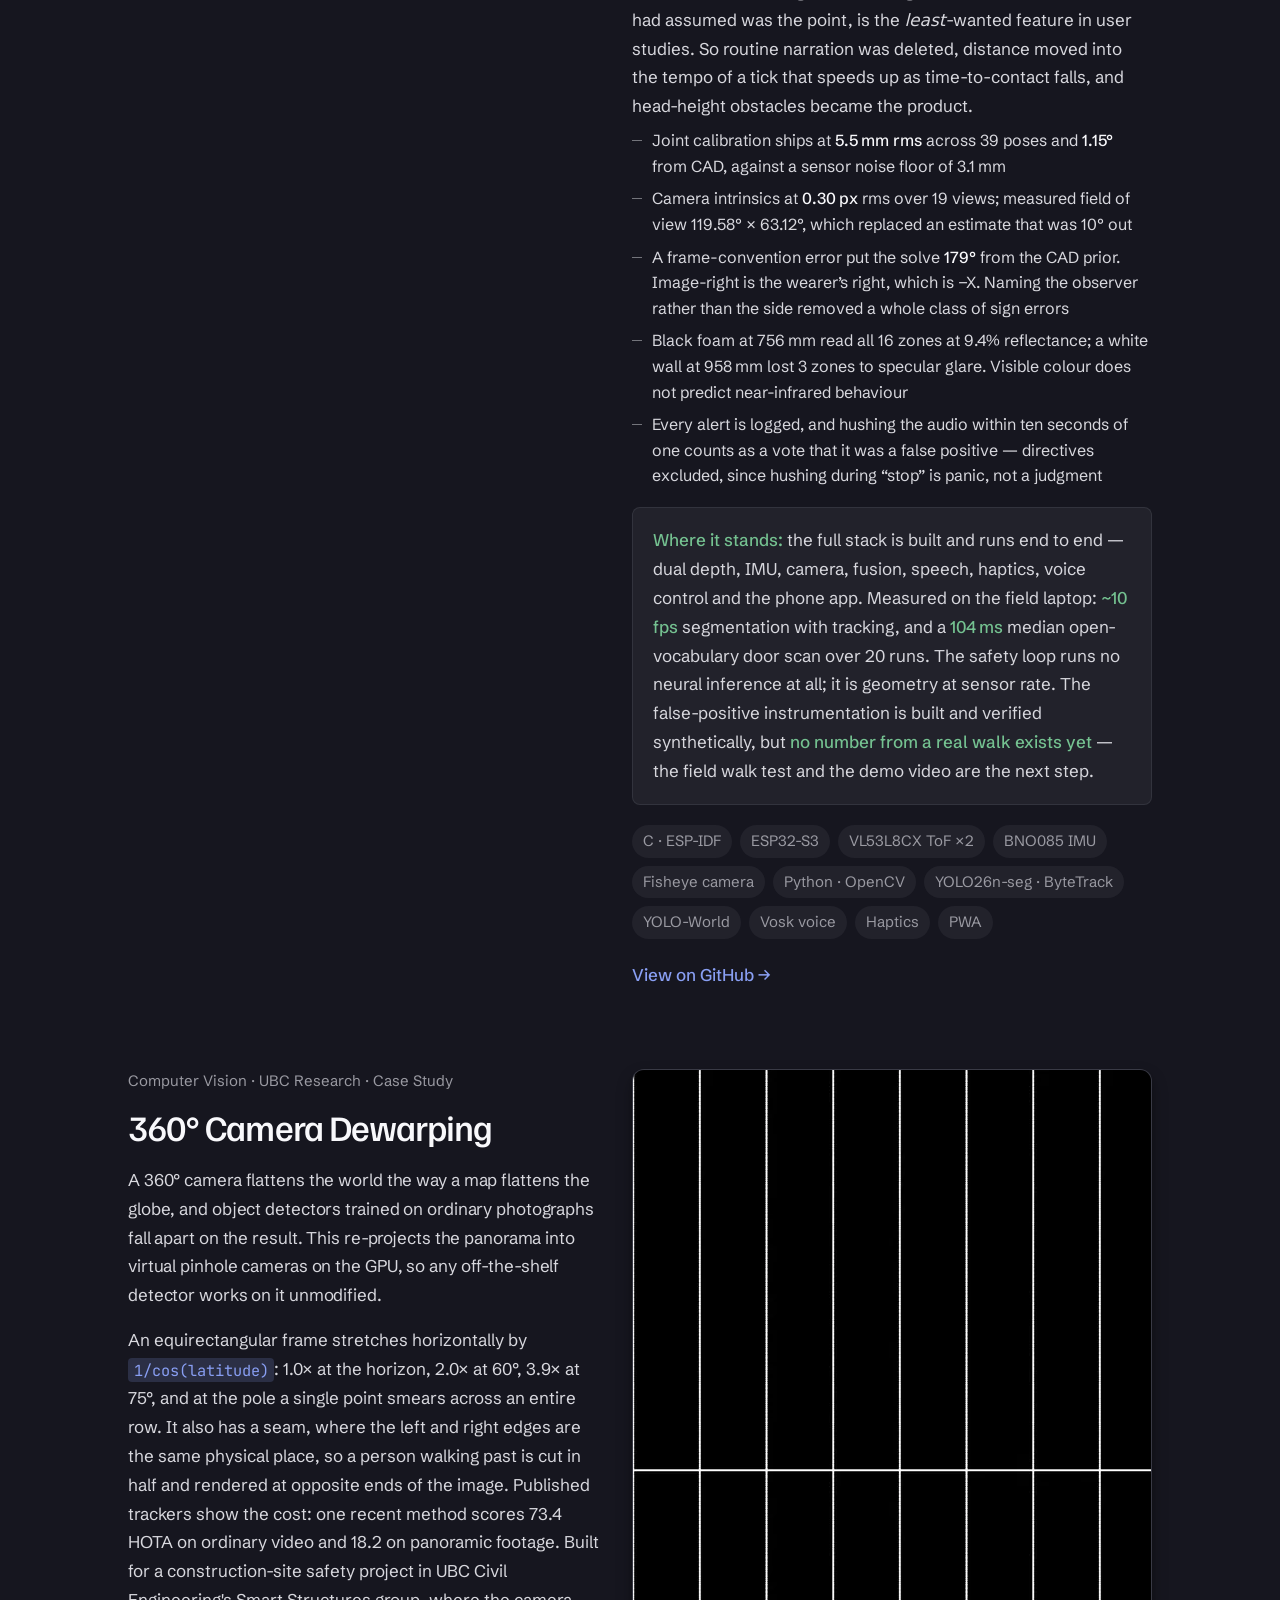
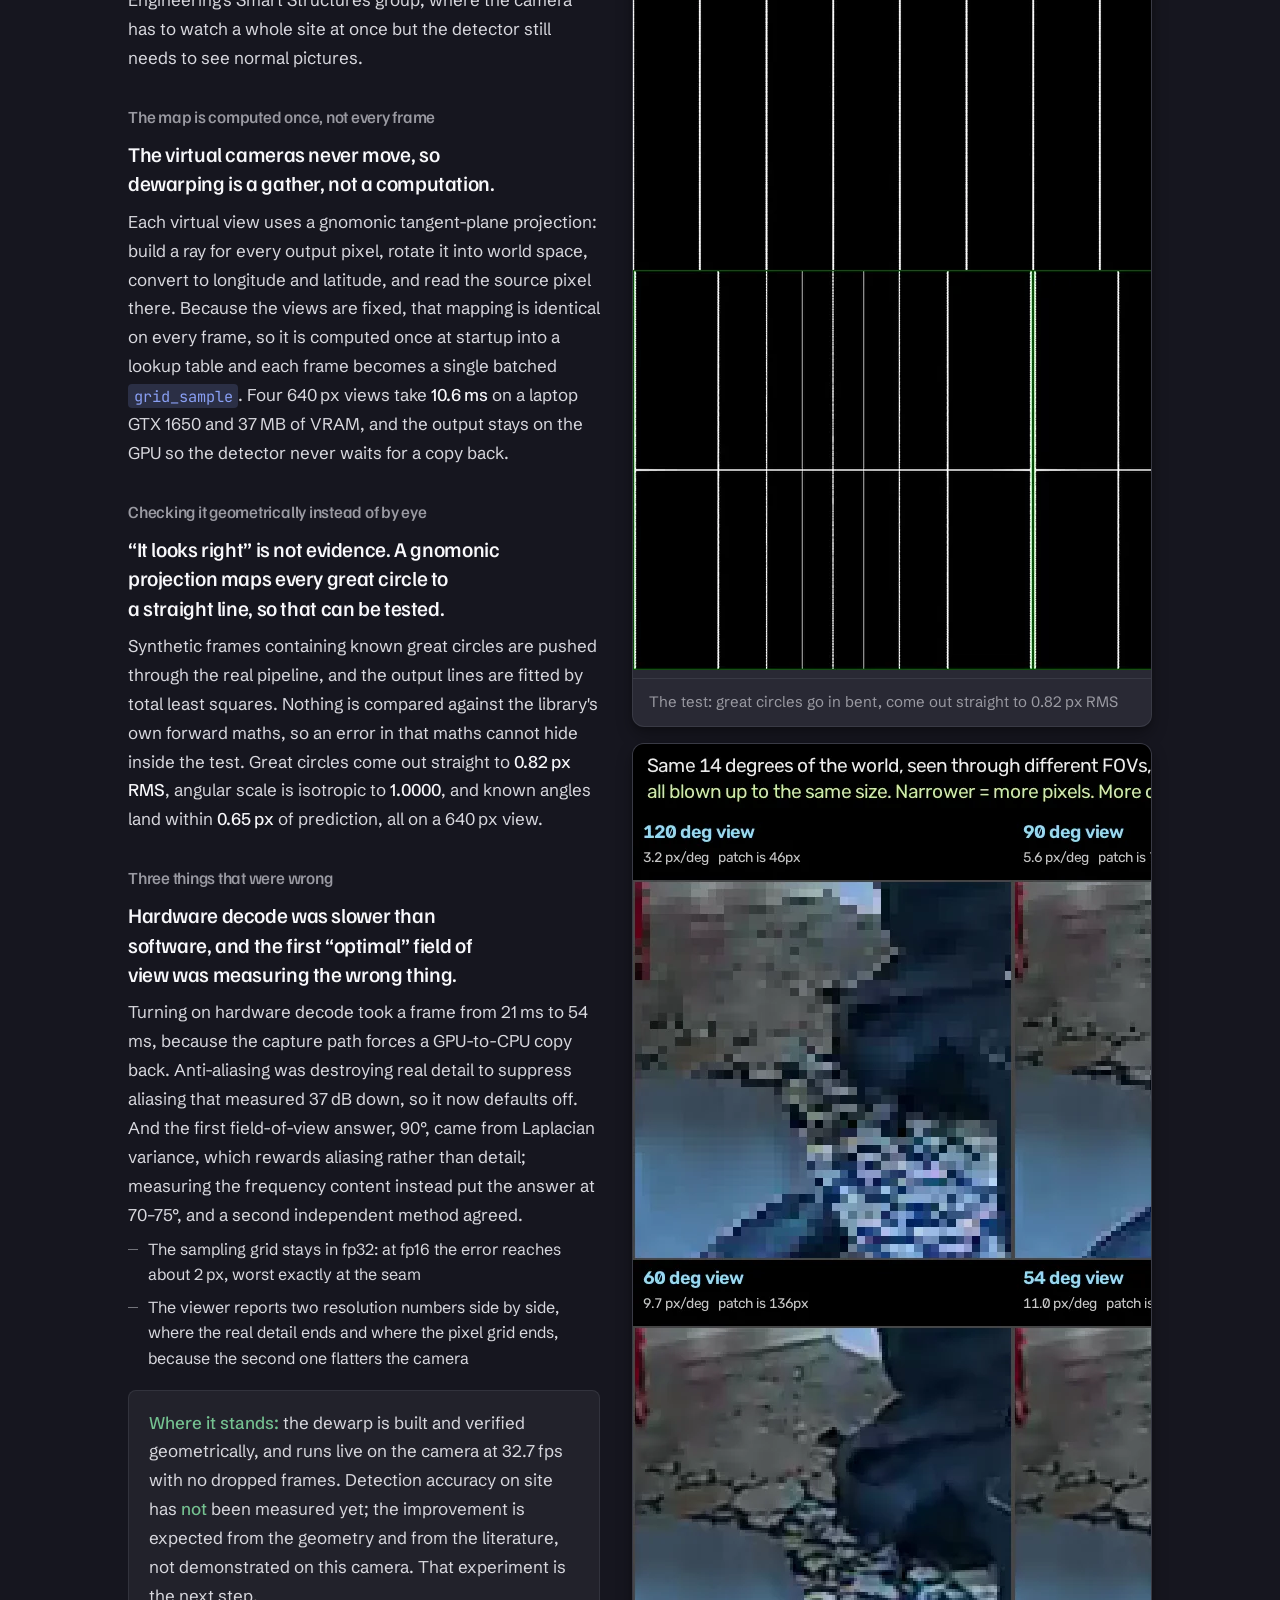
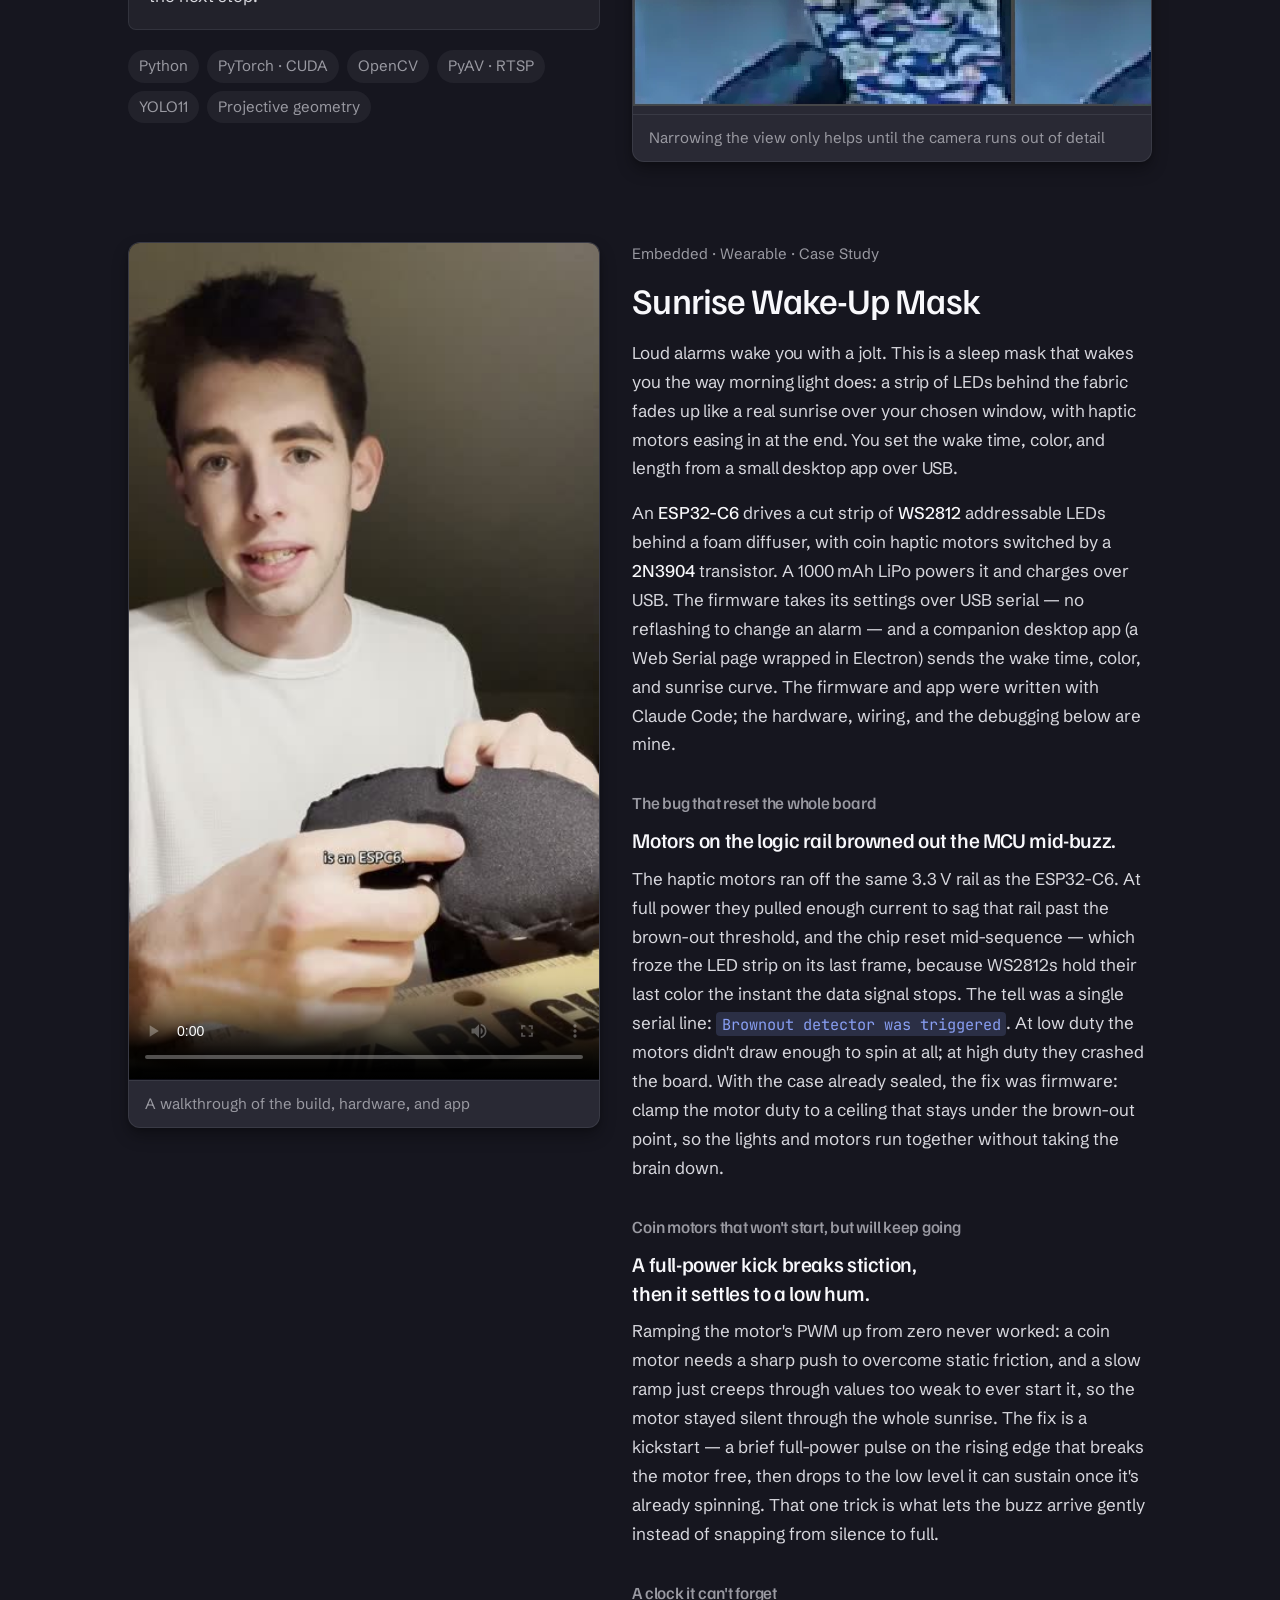
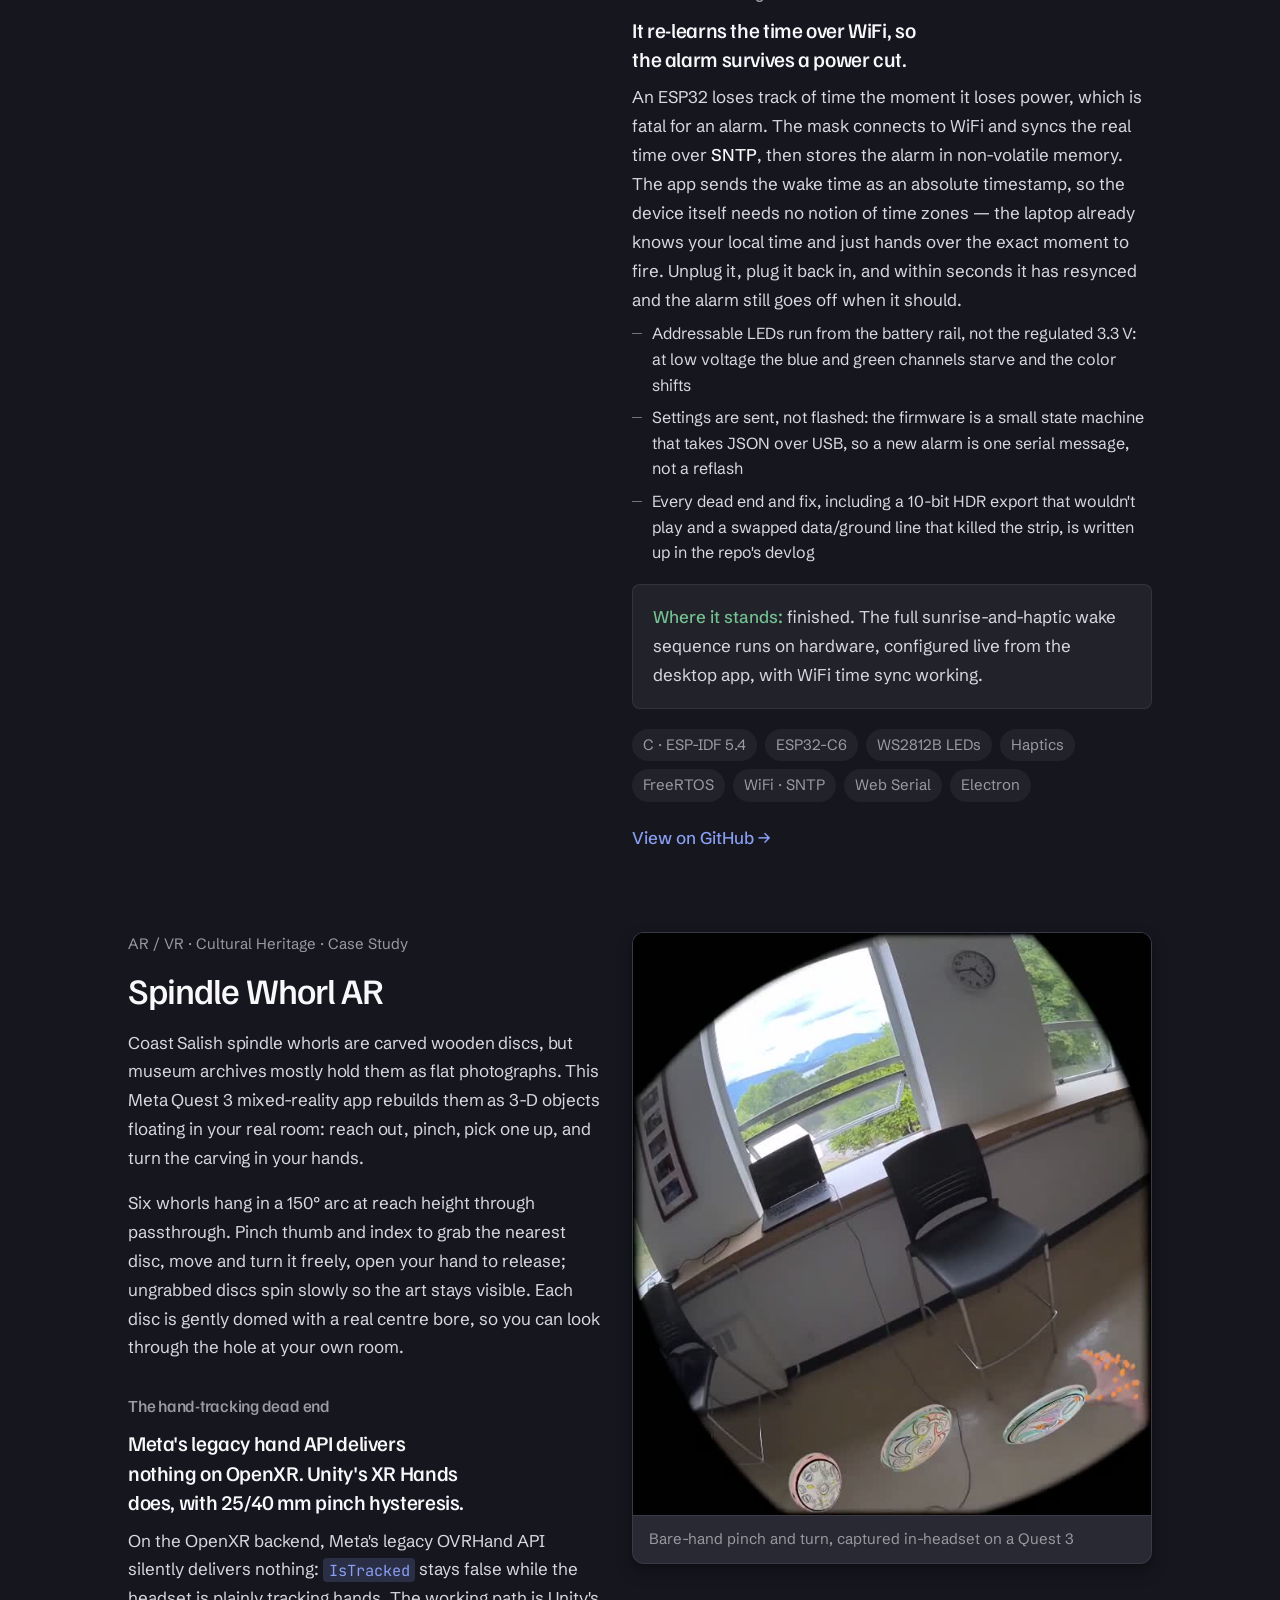
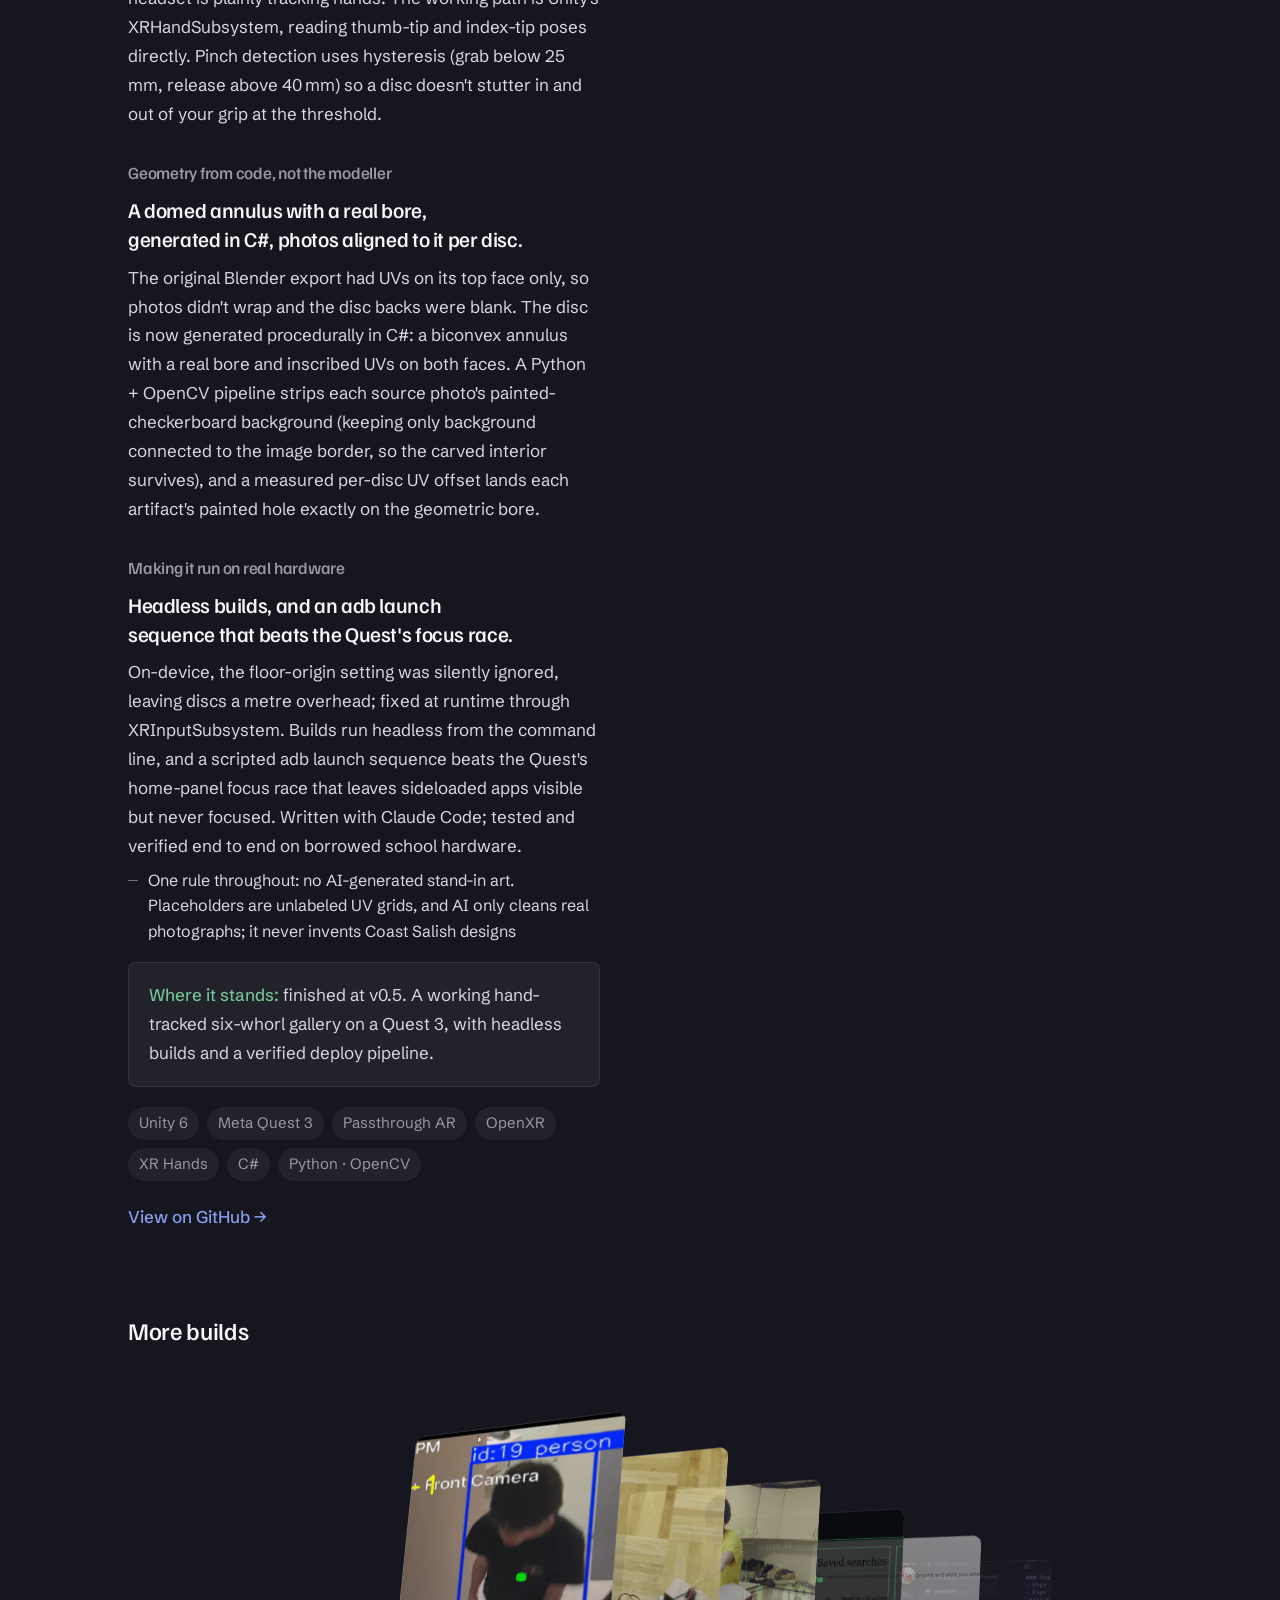
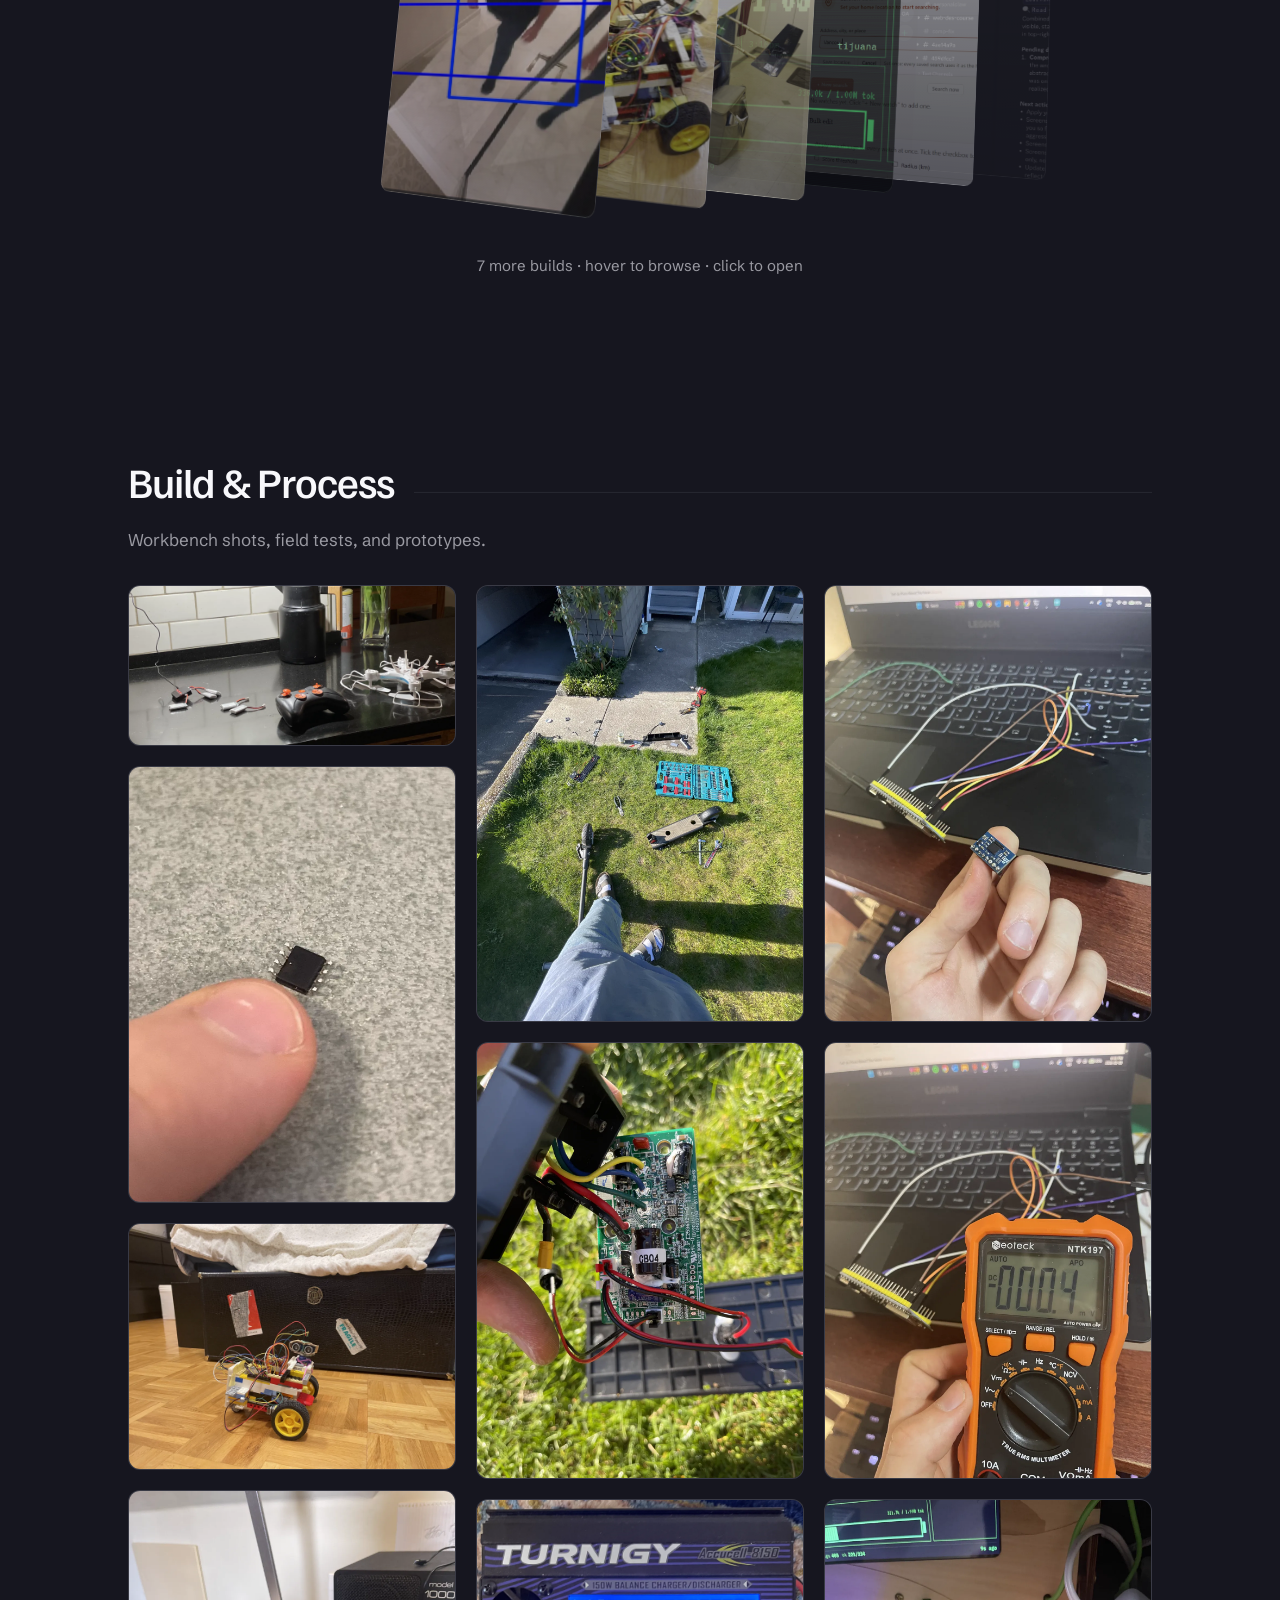
==== commit b24d6f3b: "Rewrite the helmet case study, and add the 360 dewarp The helmet page described a project two phases" ====
--- a/index.html
+++ b/index.html
@@ -76,7 +76,7 @@
           </p>
           <p class="hero-now">
             <span class="hero-now-label">Next up:</span>
-            taking the <strong>assistive helmet</strong> into Phase 2 (camera + computer vision) and launching <strong>Bullseye</strong> to real users.
+            the field walk test of the <strong>assistive helmet</strong>, and the 360&deg; dewarp&rsquo;s first accuracy measurement on a real site.
           </p>
         </div>
         <aside class="about-side">
@@ -159,9 +159,13 @@
         <article class="case" id="helmet">
           <div class="case-media">
             <figure class="case-video">
-              <span class="proj-status">In progress</span>
-              <video src="assets/projects/pointcloud-demo.mp4" poster="assets/projects/pointcloud-poster.jpg" autoplay muted loop playsinline preload="metadata" aria-label="Live 3D point cloud from the helmet's depth sensors"></video>
-              <figcaption>Live point cloud streamed from the helmet over WiFi</figcaption>
+              <span class="proj-status">Field testing</span>
+              <video src="assets/projects/pointcloud-demo.mp4" poster="assets/projects/pointcloud-poster.jpg" autoplay muted loop playsinline preload="metadata" aria-label="Live 3D point cloud from the helmet depth sensors"></video>
+              <figcaption>Live depth streamed from the helmet over WiFi</figcaption>
+            </figure>
+            <figure class="case-video case-video--contain">
+              <img src="assets/projects/helmet-pod-explode.gif" alt="Exploded view animation of the 3D-printed sensor pod, showing the two time-of-flight boards and the camera in their mounts." loading="lazy" width="990" height="770" />
+              <figcaption>The sensor pod, exploded. Both depth boards sit at a designed &plusmn;22.5&deg;</figcaption>
             </figure>
             <div class="case-stills">
               <figure>
@@ -175,69 +179,107 @@
             </div>
           </div>
           <div class="case-body">
-            <span class="proj-tag">Robotics · Sensor Fusion · Case Study</span>
+            <span class="proj-tag">Assistive Tech &middot; Sensor Fusion &middot; Case Study</span>
             <h3>Assistive Navigation Helmet</h3>
             <p class="case-lede">
-              A friend built a cane that vibrates when something is ahead. This is the same idea with a far richer signal: a wearable for blind and low-vision users that turns two 8&times;8 depth grids and head orientation into directional vibration, so an obstacle on your left buzzes your left temple before you reach it.
+              A helmet that answers what the white cane cannot: what is at head height, what is approaching, and where exactly the thing you want is. It is not a mobility aid and not a substitute for a cane, a guide dog, or O&amp;M training.
             </p>
             <p>
-              An <strong>ESP32-S3</strong> runs two ST <strong>VL53L8CX</strong> time-of-flight sensors on independent I&sup2;C buses (both ship fixed at address 0x29; separate buses sidestep the collision). The bottom sensor angles ~30&deg; down for ground-level obstacles, with a per-row cosine table converting slant range to true forward distance; the top sensor watches for head-height overhangs. A <strong>BNO085 IMU</strong> tracks head orientation at 100&thinsp;Hz, and three coin motors (forehead, left temple, right temple) render direction. Firmware ships over the air with bootloader rollback, and live data streams to a desktop 3-D point cloud and a phone heatmap viewer.
-            </p>
-            <div class="case-sec">
-              <h4>Three stacked bugs, one IMU driver</h4>
-              <p class="case-key">0x4B ACKed. The real address was 0x4A: an ACK can lie.</p>
-              <p>
-                Every available BNO085 library for this setup was SPI-only, so the I&sup2;C SH-2/SHTP transport had to be built from scratch. Much of the code here is written with Claude Code; the architecture, wiring, bench debugging, and verification on real hardware are mine. Getting this chip alive meant peeling back three independent bugs, each hiding the next. The probe ACKed at 0x4B but the real address was 0x4A: an ACK can lie, and ground truth is which address returns valid protocol data. Then the handshake worked exactly once per physical power-up and never again, because the chip broadcasts its channel advertisement once, at power-on, and reflashing resets the ESP but not the IMU; the fix is forcing a hub reset on every boot. Finally, the ToF sensor's 84&thinsp;KB firmware upload blocked the bus for a full second, and an unserviced BNO085 starves and stops reporting. It now gets its own 500&thinsp;Hz service task and a shared-bus mutex.
-              </p>
-            </div>
-            <div class="case-sec">
-              <h4>Measure, don't guess: dropping the magnetometer</h4>
-              <p class="case-key">Motors on: heading confidence 4.8&deg; &rarr; 39&deg;. The magnetometer had to go.</p>
-              <p>
-                The motors sit ~5&thinsp;cm from the IMU, intuitively too far to disturb a magnetometer. An A/B test said otherwise: with motors running, the chip's own heading-confidence estimate collapsed from 4.8&deg; to 39&deg; and threw a 60&deg; heading jump, exactly when a real obstacle alert would fire. The physics agrees: Earth's horizontal field here is ~18&thinsp;&micro;T, and a spinning rotor magnet at 5&thinsp;cm adds a few &micro;T of time-varying field the fusion can't model. The helmet now runs the mag-free AR/VR-stabilized rotation vector, the mode the datasheet itself recommends for head tracking in disturbed fields, and calibration tuning cut dynamic yaw drift from +2.24&deg; to +0.82&deg; per run (~63%).
-              </p>
-            </div>
-            <div class="case-sec">
-              <h4>Haptics a person can actually read</h4>
-              <p class="case-key">Coin motors don't spin below half duty: the curve starts at a felt 51% floor.</p>
-              <p>
-                Obstacle direction maps to motors through hard regions with a squared urgency curve and dominance weighting (the most urgent direction stays at full strength, others scale to 70%), choices taken from the vibrotactile literature rather than vibes. The first build exposed a gap the papers don't mention: coin ERM motors don't spin below roughly half duty, so a pure squared curve meant silence until 20&thinsp;cm and then sudden full power. The curve now maps onto the motor's usable band, starting at a just-perceptible 51% floor the instant an alert begins.
-              </p>
-            </div>
-            <div class="haptic-demo" id="hapticDemo">
-              <p class="hd-title">Try the real mapping</p>
-              <p class="hd-hint">Drag the obstacle across the sensor's view, then bring it closer with the slider. Arrow keys work too.</p>
-              <div class="hd-wrap">
-                <div class="hd-grid" id="hdGrid" tabindex="0" role="application" aria-label="Haptic mapping demo. Use arrow keys to move the obstacle left and right, up and down to change distance.">
-                  <span class="hd-region-line" style="left: 25%"></span>
-                  <span class="hd-region-line" style="left: 75%"></span>
-                  <div class="hd-dot" id="hdDot"></div>
-                </div>
-                <div class="hd-motors" aria-hidden="true">
-                  <div class="hd-motor"><span id="hdmLeft"></span><b>L</b><em id="hdvLeft">off</em></div>
-                  <div class="hd-motor"><span id="hdmCenter"></span><b>C</b><em id="hdvCenter">off</em></div>
-                  <div class="hd-motor"><span id="hdmRight"></span><b>R</b><em id="hdvRight">off</em></div>
-                </div>
-              </div>
-              <label class="hd-slider">
-                <span>Distance <b id="hdDistVal">90 cm</b></span>
-                <input type="range" id="hdDist" min="25" max="200" value="90" aria-label="Obstacle distance in centimetres" />
-              </label>
-              <p class="hd-note" id="hdNote" aria-live="polite">This is the shipped firmware computation: column regions, squared urgency curve, 51% ERM floor, 0.7 dominance weighting. Alert threshold 150&thinsp;cm.</p>
+              Two <strong>$6 ST VL53L8CX</strong> time-of-flight sensors sit on a bike helmet, yawed &plusmn;22.5&deg; and seam-abutted into a ~90&deg; &times; 45&deg; depth field at 15&thinsp;Hz, next to a fisheye camera and a <strong>BNO085</strong> IMU. An <strong>ESP32-S3</strong> streams depth and attitude over WiFi to a laptop in a backpack, which fuses them: segmentation and tracking name what is in frame, and the depth grid ranges it. Output is speech, spatialised earcons, and three coin motors at the temples and forehead. An assistant called <strong>Iris</strong> answers to its name, and a phone app shows the annotated feed.
+            </p>
+            <p>
+              The design rule the whole system rests on: <strong>CV names things; the depth grid never misses things.</strong> A detection&rsquo;s range is the <em>minimum</em> over the depth zones it claims, never the mean, and any near zone that no detection claims is still announced as an obstacle. The classifier is allowed to be ignorant; it is not allowed to be the reason something goes unreported.
+            </p>
+            <div class="case-sec">
+              <h4>An 8&thinsp;mm error that no rigid transform could remove</h4>
+              <p class="case-key">A residual that survives rotation, translation and scale is telling you the forward model is wrong, not the parameters.</p>
+              <p>
+                Solving the depth-to-camera transform left a systematic ~8&thinsp;mm residual against a sensor noise floor of 3.1&thinsp;mm. Two signatures identified it: the error was per-pose rather than per-zone, and its size tracked how far the calibration board was tilted. A lateral ray error is invisible on a face-on board and leaks in proportionally as you tilt it. Root cause: a zone&rsquo;s reported distance is a <em>signal-weighted</em> average over its cone, and the illuminator is brighter on the inner side of the outer zones, so their effective centre ray is pulled inward &mdash; fitted at &plusmn;13.4&deg; where the geometry says &plusmn;16.9&deg;. Two earlier measurements had been fighting over 34&deg; versus 45&deg; for a week; both were right, because one measured the zone&rsquo;s bounds and the other its signal-weighted centroid.
+              </p>
+            </div>
+            <div class="case-sec">
+              <h4>Distance is perpendicular, not slant</h4>
+              <p class="case-key">A radially symmetric residual is a geometry-model signature, not a hardware defect.</p>
+              <p>
+                Residuals showed corners &minus;14&thinsp;mm and centre +14&thinsp;mm across poses. I chased a warped board, a radial sensor bias and crosstalk before testing the obvious: the sensor reports <em>perpendicular</em> distance, and I was treating it as slant range along the zone ray. On the same 23 poses, the slant reading gives 12.02&thinsp;mm plane rms and a false 36&thinsp;mm dome; the perpendicular reading gives <strong>3.83&thinsp;mm</strong>, which is noise. The same mistake was live in the firmware&rsquo;s row-cosine table, biasing the outer rows about 8% while the haptics were running off it.
+              </p>
+            </div>
+            <div class="case-sec">
+              <h4>The research said the product was 30&times; too chatty</h4>
+              <p class="case-key">Chatter is the most cited reason people abandon devices like this, so silence is the default state.</p>
+              <p>
+                The first callout engine narrated every 2 seconds. Reading the primary sources, including the actual constants in Microsoft Soundscape&rsquo;s open-source callout generator, said that was badly wrong: never repeat an object inside 60&thinsp;s, and treat silence as the resting state. No shipped product speaks distances while you walk, because proximity belongs in a repetition rate, and there is a two-item recall ceiling while walking. Person detection, which I had assumed was the point, is the <em>least</em>-wanted feature in user studies. So routine narration was deleted, distance moved into the tempo of a tick that speeds up as time-to-contact falls, and head-height obstacles became the product.
+              </p>
             </div>
             <ul class="project-bullets case-notes">
-              <li>Also run to ground: a 2&thinsp;ms task delay that compiled to zero ticks at a 100&thinsp;Hz tick rate, silently starving the sensor loop on unlucky boots</li>
-              <li>A debug switch that bridged 3.3&thinsp;V to ground mid-flip and browned out the board: logic-level switches should never carry a power rail</li>
-              <li>Every fix, dead end, and root cause is written up in the repo's engineering devlog</li>
+              <li>Joint calibration ships at <strong>5.5&thinsp;mm rms</strong> across 39 poses and <strong>1.15&deg;</strong> from CAD, against a sensor noise floor of 3.1&thinsp;mm</li>
+              <li>Camera intrinsics at <strong>0.30&thinsp;px</strong> rms over 19 views; measured field of view 119.58&deg; &times; 63.12&deg;, which replaced an estimate that was 10&deg; out</li>
+              <li>A frame-convention error put the solve <strong>179&deg;</strong> from the CAD prior. Image-right is the wearer&rsquo;s right, which is &minus;X. Naming the observer rather than the side removed a whole class of sign errors</li>
+              <li>Black foam at 756&thinsp;mm read all 16 zones at 9.4% reflectance; a white wall at 958&thinsp;mm lost 3 zones to specular glare. Visible colour does not predict near-infrared behaviour</li>
+              <li>Every alert is logged, and hushing the audio within ten seconds of one counts as a vote that it was a false positive &mdash; directives excluded, since hushing during &ldquo;stop&rdquo; is panic, not a judgment</li>
             </ul>
             <p class="case-results">
-              <strong>Where it stands:</strong> both depth streams and the IMU run concurrently (~30&thinsp;Hz ranging, 100&thinsp;Hz orientation) with directional haptics live on the bench. Phase 1 shipped; Phase 2 adds a camera; Phase 3 fuses all three.
+              <strong>Where it stands:</strong> the full stack is built and runs end to end &mdash; dual depth, IMU, camera, fusion, speech, haptics, voice control and the phone app. Measured on the field laptop: <strong>~10&thinsp;fps</strong> segmentation with tracking, and a <strong>104&thinsp;ms</strong> median open-vocabulary door scan over 20 runs. The safety loop runs no neural inference at all; it is geometry at sensor rate. The false-positive instrumentation is built and verified synthetically, but <strong>no number from a real walk exists yet</strong> &mdash; the field walk test and the demo video are the next step.
             </p>
             <div class="project-stack">
-              <span>C · ESP-IDF 5.4</span><span>ESP32-S3</span><span>VL53L8CX ToF &times;2</span><span>BNO085 IMU</span><span>SH-2/SHTP</span><span>FreeRTOS</span><span>Haptics</span>
+              <span>C &middot; ESP-IDF</span><span>ESP32-S3</span><span>VL53L8CX ToF &times;2</span><span>BNO085 IMU</span><span>Fisheye camera</span><span>Python &middot; OpenCV</span><span>YOLO26n-seg &middot; ByteTrack</span><span>YOLO-World</span><span>Vosk voice</span><span>Haptics</span><span>PWA</span>
             </div>
             <div class="case-links">
               <a class="link-arrow" href="https://github.com/reubenlavin08/vl53l8cx-pointcloud-esp32" target="_blank" rel="noopener">View on GitHub &rarr;</a>
+            </div>
+          </div>
+        </article>
+
+        <article class="case" id="dewarp">
+          <div class="case-media">
+            <figure class="case-video case-video--contain">
+              <img src="assets/projects/dewarp-verify.webp" alt="Top: a synthetic equirectangular frame with four coloured great circles, visibly bent. Bottom: the same circles after dewarping, dead straight." loading="lazy" width="1600" height="1200" />
+              <figcaption>The test: great circles go in bent, come out straight to 0.82&thinsp;px RMS</figcaption>
+            </figure>
+            <figure class="case-video case-video--contain">
+              <img src="assets/projects/dewarp-fov.webp" alt="The same scene rendered at several fields of view and scaled to equal size, showing where narrowing stops recovering real detail." loading="lazy" width="1140" height="962" />
+              <figcaption>Narrowing the view only helps until the camera runs out of detail</figcaption>
+            </figure>
+          </div>
+          <div class="case-body">
+            <span class="proj-tag">Computer Vision &middot; UBC Research &middot; Case Study</span>
+            <h3>360&deg; Camera Dewarping</h3>
+            <p class="case-lede">
+              A 360&deg; camera flattens the world the way a map flattens the globe, and object detectors trained on ordinary photographs fall apart on the result. This re-projects the panorama into virtual pinhole cameras on the GPU, so any off-the-shelf detector works on it unmodified.
+            </p>
+            <p>
+              An equirectangular frame stretches horizontally by <code>1/cos(latitude)</code>: 1.0&times; at the horizon, 2.0&times; at 60&deg;, 3.9&times; at 75&deg;, and at the pole a single point smears across an entire row. It also has a seam, where the left and right edges are the same physical place, so a person walking past is cut in half and rendered at opposite ends of the image. Published trackers show the cost: one recent method scores 73.4 HOTA on ordinary video and 18.2 on panoramic footage. Built for a construction-site safety project in UBC Civil Engineering's Smart Structures group, where the camera has to watch a whole site at once but the detector still needs to see normal pictures.
+            </p>
+            <div class="case-sec">
+              <h4>The map is computed once, not every frame</h4>
+              <p class="case-key">The virtual cameras never move, so dewarping is a gather, not a computation.</p>
+              <p>
+                Each virtual view uses a gnomonic tangent-plane projection: build a ray for every output pixel, rotate it into world space, convert to longitude and latitude, and read the source pixel there. Because the views are fixed, that mapping is identical on every frame, so it is computed once at startup into a lookup table and each frame becomes a single batched <code>grid_sample</code>. Four 640&thinsp;px views take <strong>10.6&thinsp;ms</strong> on a laptop GTX 1650 and 37&thinsp;MB of VRAM, and the output stays on the GPU so the detector never waits for a copy back.
+              </p>
+            </div>
+            <div class="case-sec">
+              <h4>Checking it geometrically instead of by eye</h4>
+              <p class="case-key">&ldquo;It looks right&rdquo; is not evidence. A gnomonic projection maps every great circle to a straight line, so that can be tested.</p>
+              <p>
+                Synthetic frames containing known great circles are pushed through the real pipeline, and the output lines are fitted by total least squares. Nothing is compared against the library's own forward maths, so an error in that maths cannot hide inside the test. Great circles come out straight to <strong>0.82&thinsp;px RMS</strong>, angular scale is isotropic to <strong>1.0000</strong>, and known angles land within <strong>0.65&thinsp;px</strong> of prediction, all on a 640&thinsp;px view.
+              </p>
+            </div>
+            <div class="case-sec">
+              <h4>Three things that were wrong</h4>
+              <p class="case-key">Hardware decode was slower than software, and the first &ldquo;optimal&rdquo; field of view was measuring the wrong thing.</p>
+              <p>
+                Turning on hardware decode took a frame from 21&thinsp;ms to 54&thinsp;ms, because the capture path forces a GPU-to-CPU copy back. Anti-aliasing was destroying real detail to suppress aliasing that measured 37&thinsp;dB down, so it now defaults off. And the first field-of-view answer, 90&deg;, came from Laplacian variance, which rewards aliasing rather than detail; measuring the frequency content instead put the answer at 70&ndash;75&deg;, and a second independent method agreed.
+              </p>
+            </div>
+            <ul class="project-bullets case-notes">
+              <li>The sampling grid stays in fp32: at fp16 the error reaches about 2&thinsp;px, worst exactly at the seam</li>
+              <li>The viewer reports two resolution numbers side by side, where the real detail ends and where the pixel grid ends, because the second one flatters the camera</li>
+            </ul>
+            <p class="case-results">
+              <strong>Where it stands:</strong> the dewarp is built and verified geometrically, and runs live on the camera at 32.7&thinsp;fps with no dropped frames. Detection accuracy on site has <strong>not</strong> been measured yet; the improvement is expected from the geometry and from the literature, not demonstrated on this camera. That experiment is the next step.
+            </p>
+            <div class="project-stack">
+              <span>Python</span><span>PyTorch &middot; CUDA</span><span>OpenCV</span><span>PyAV &middot; RTSP</span><span>YOLO11</span><span>Projective geometry</span>
             </div>
           </div>
         </article>
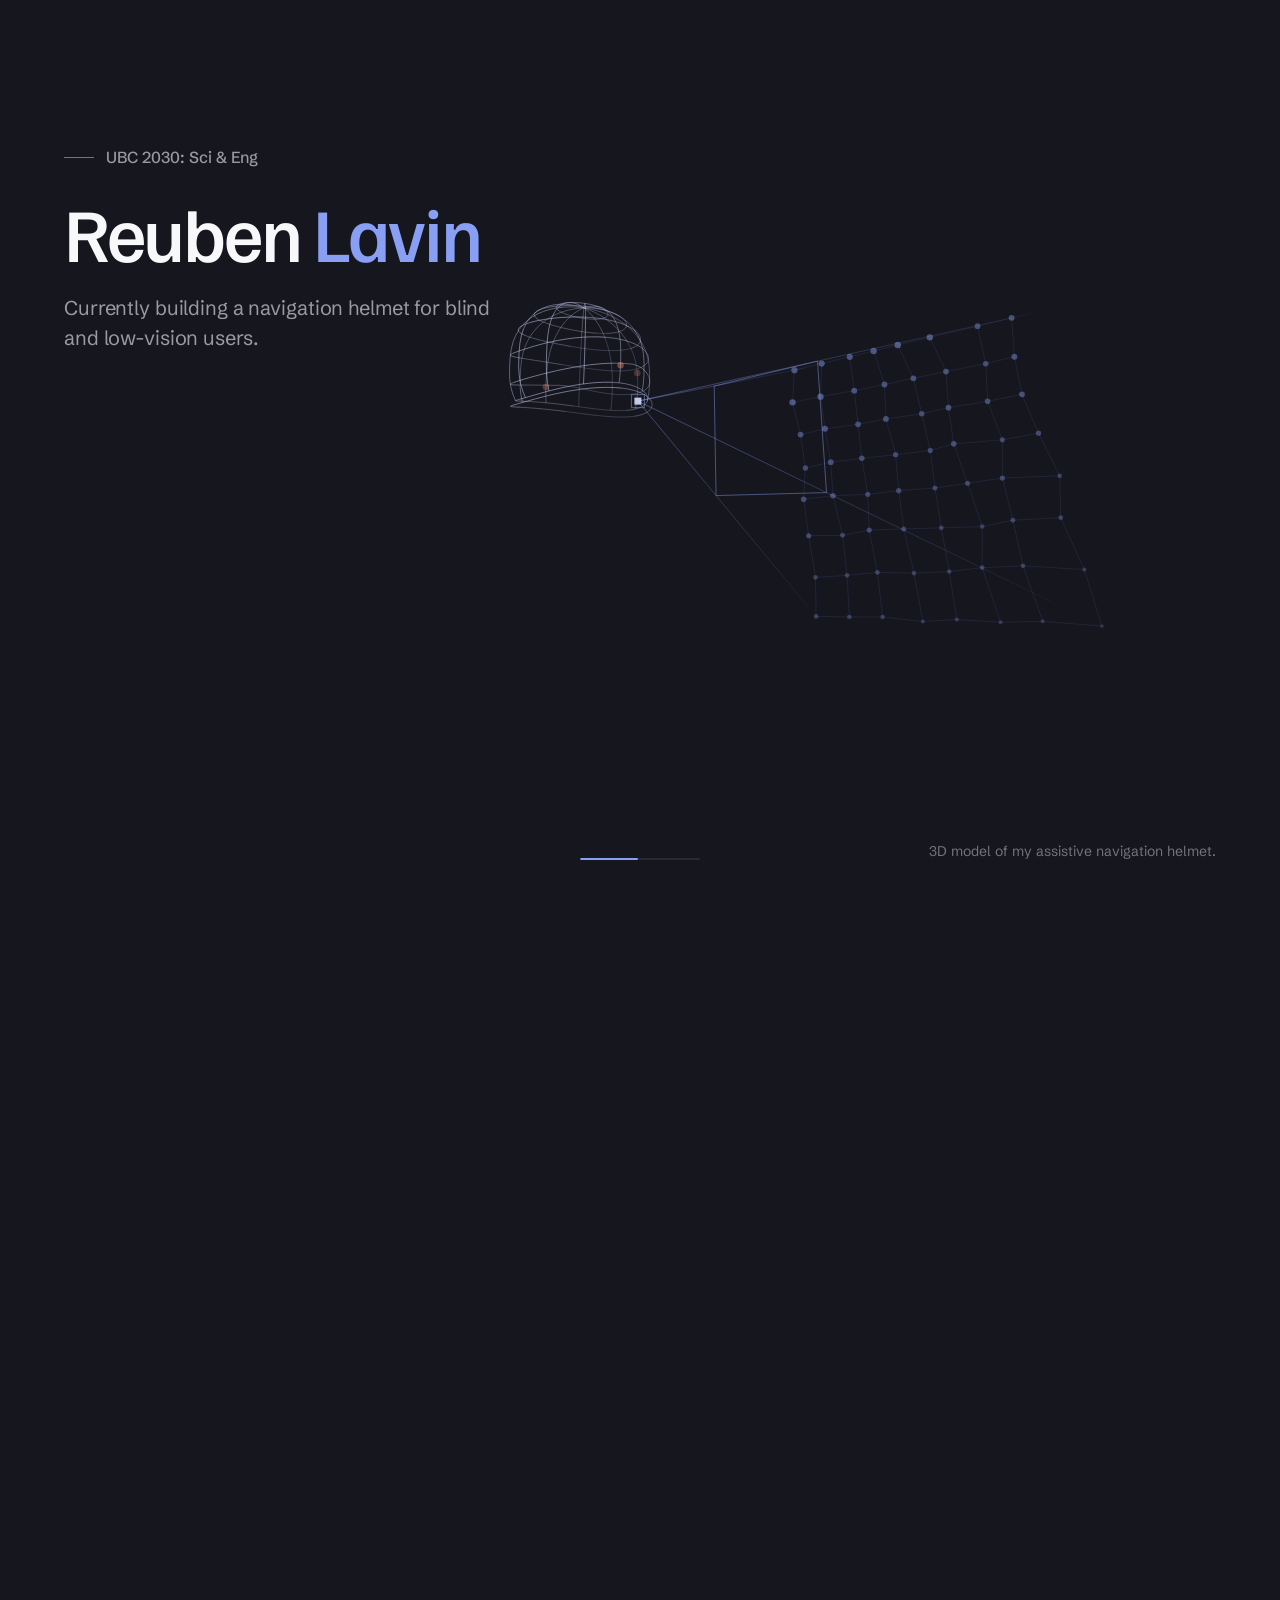
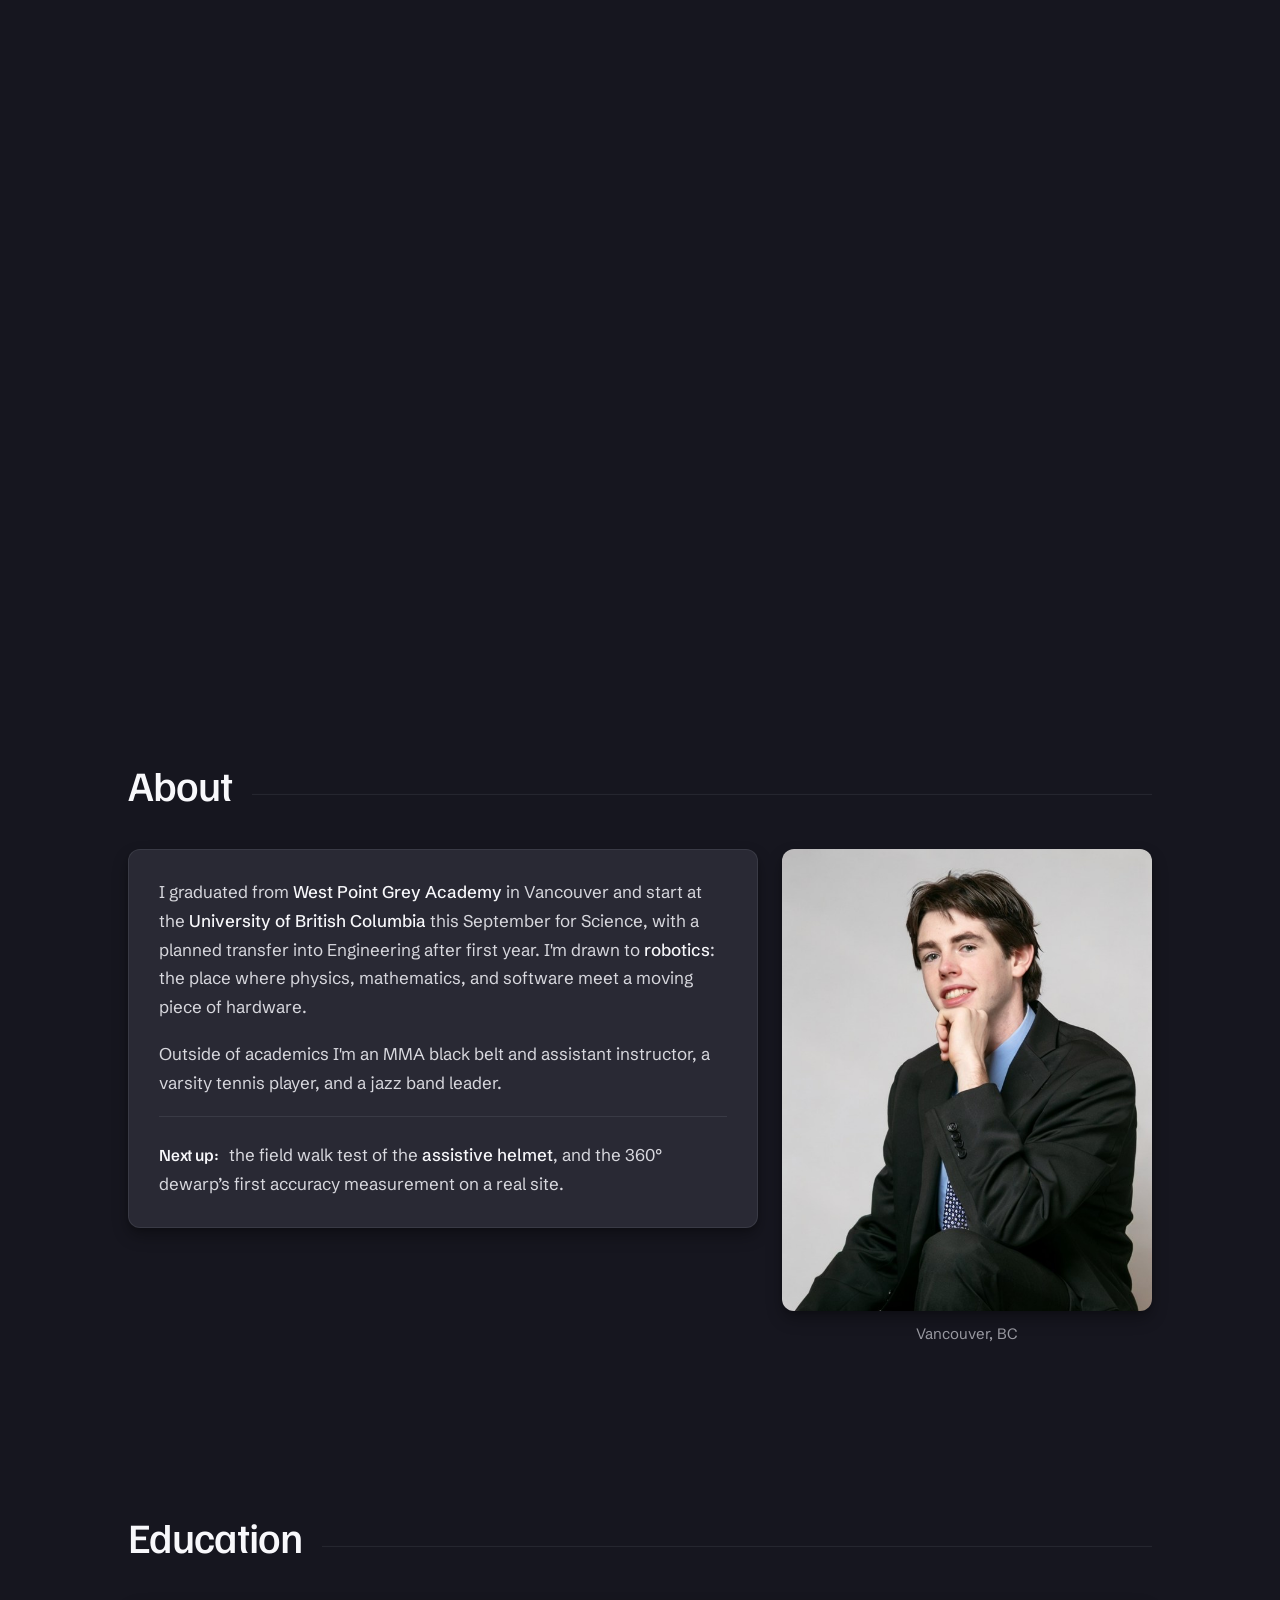
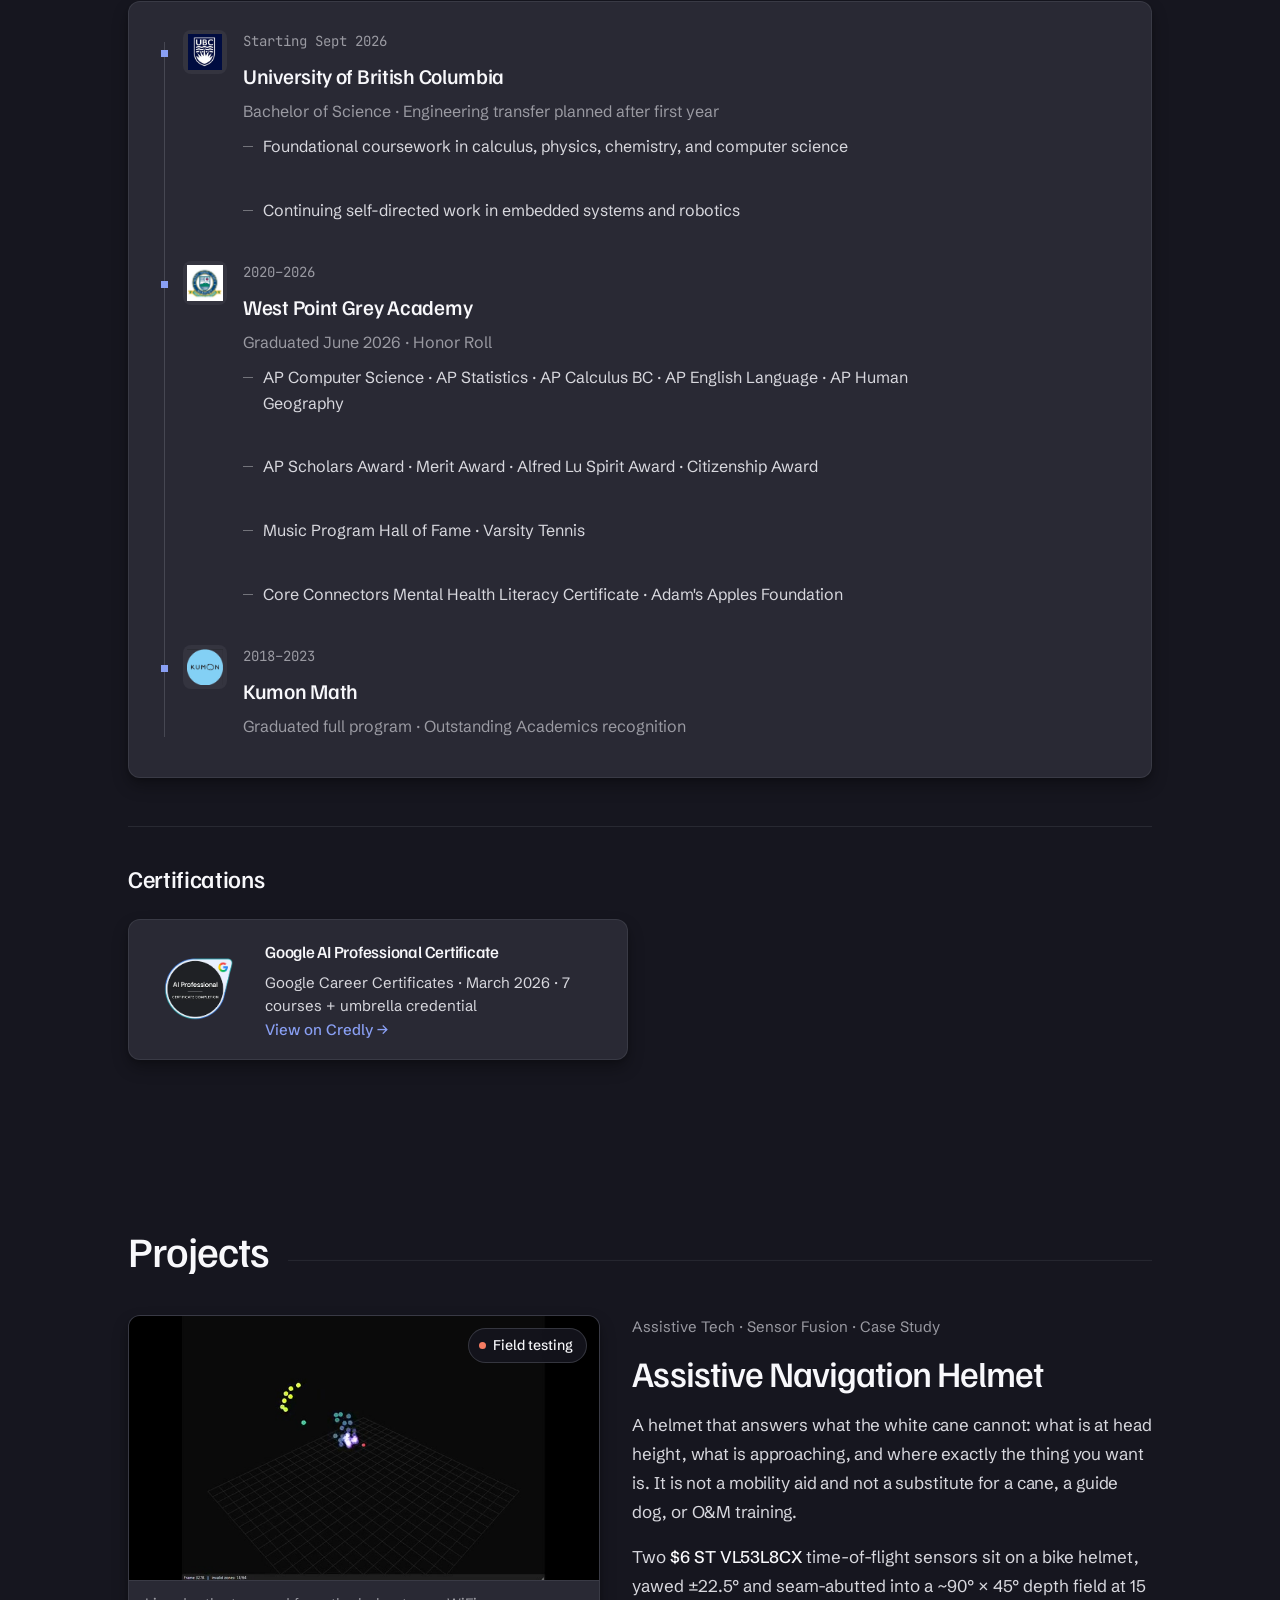
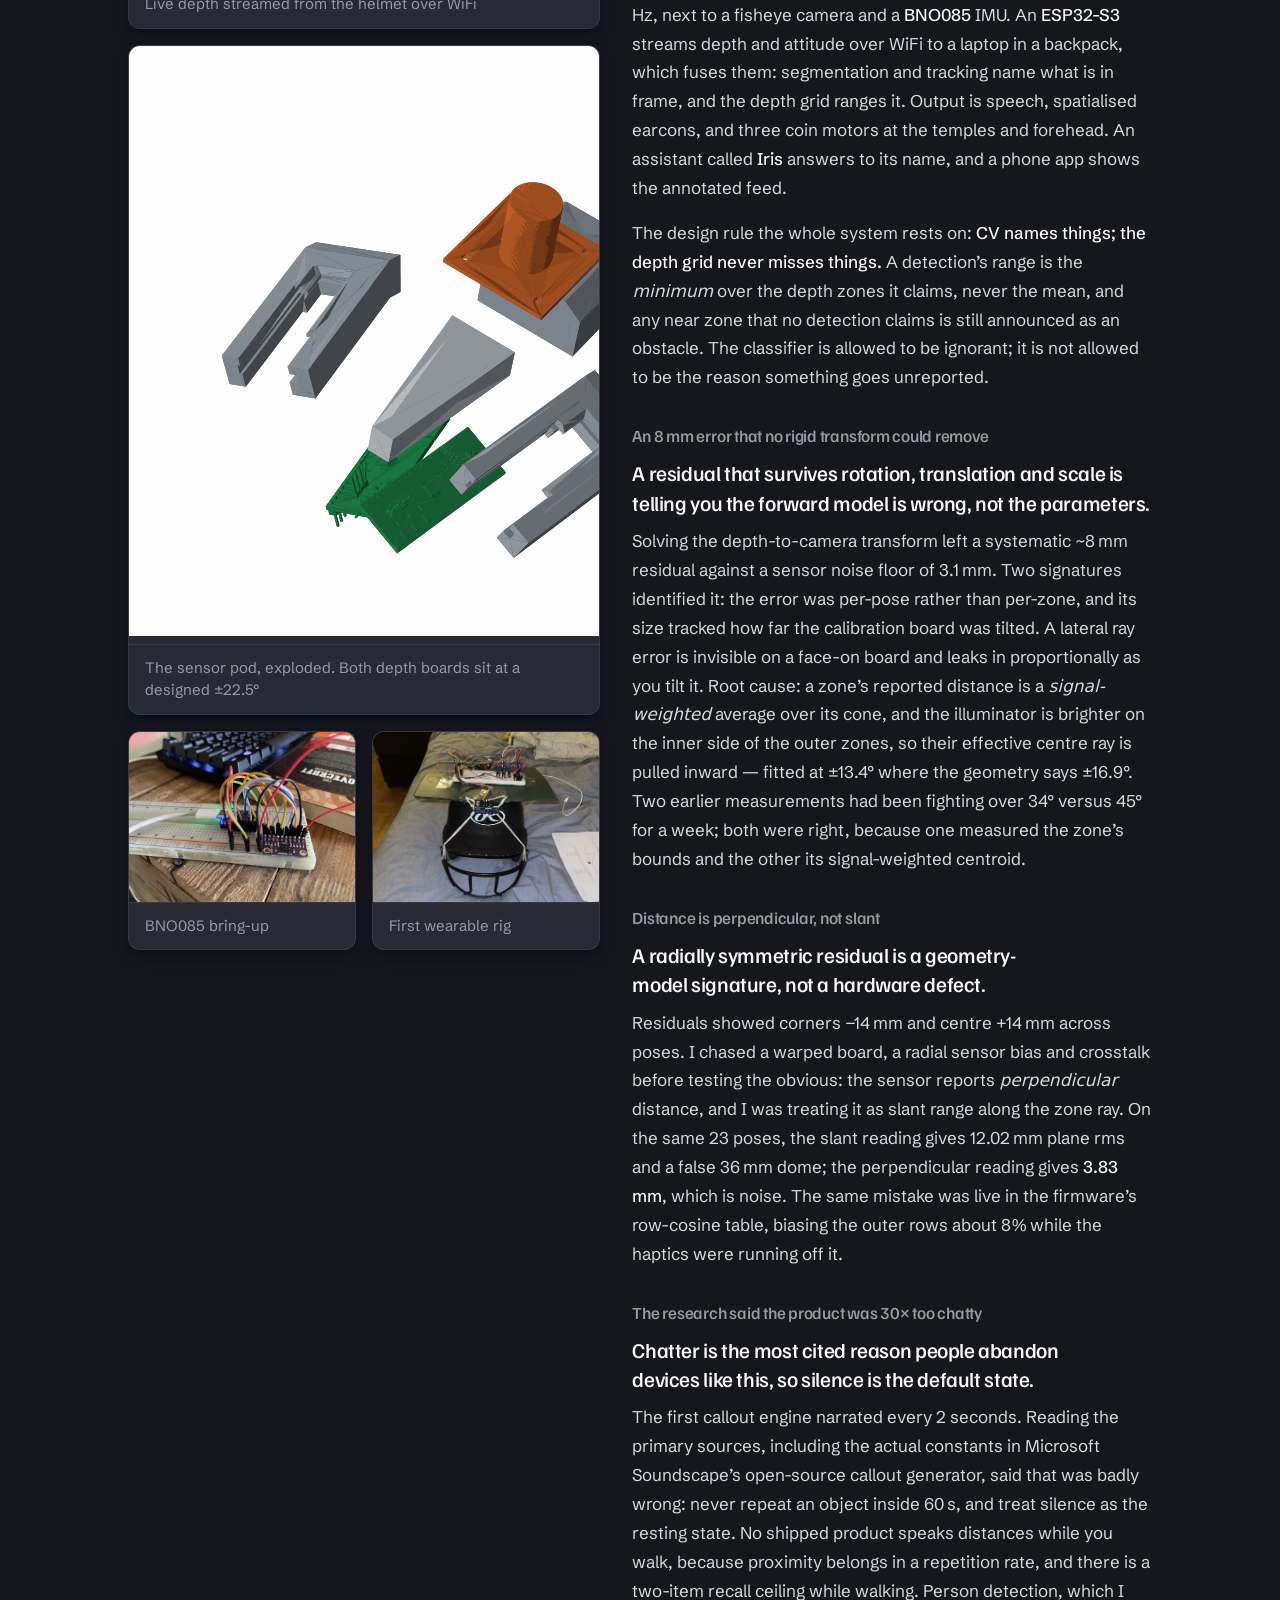
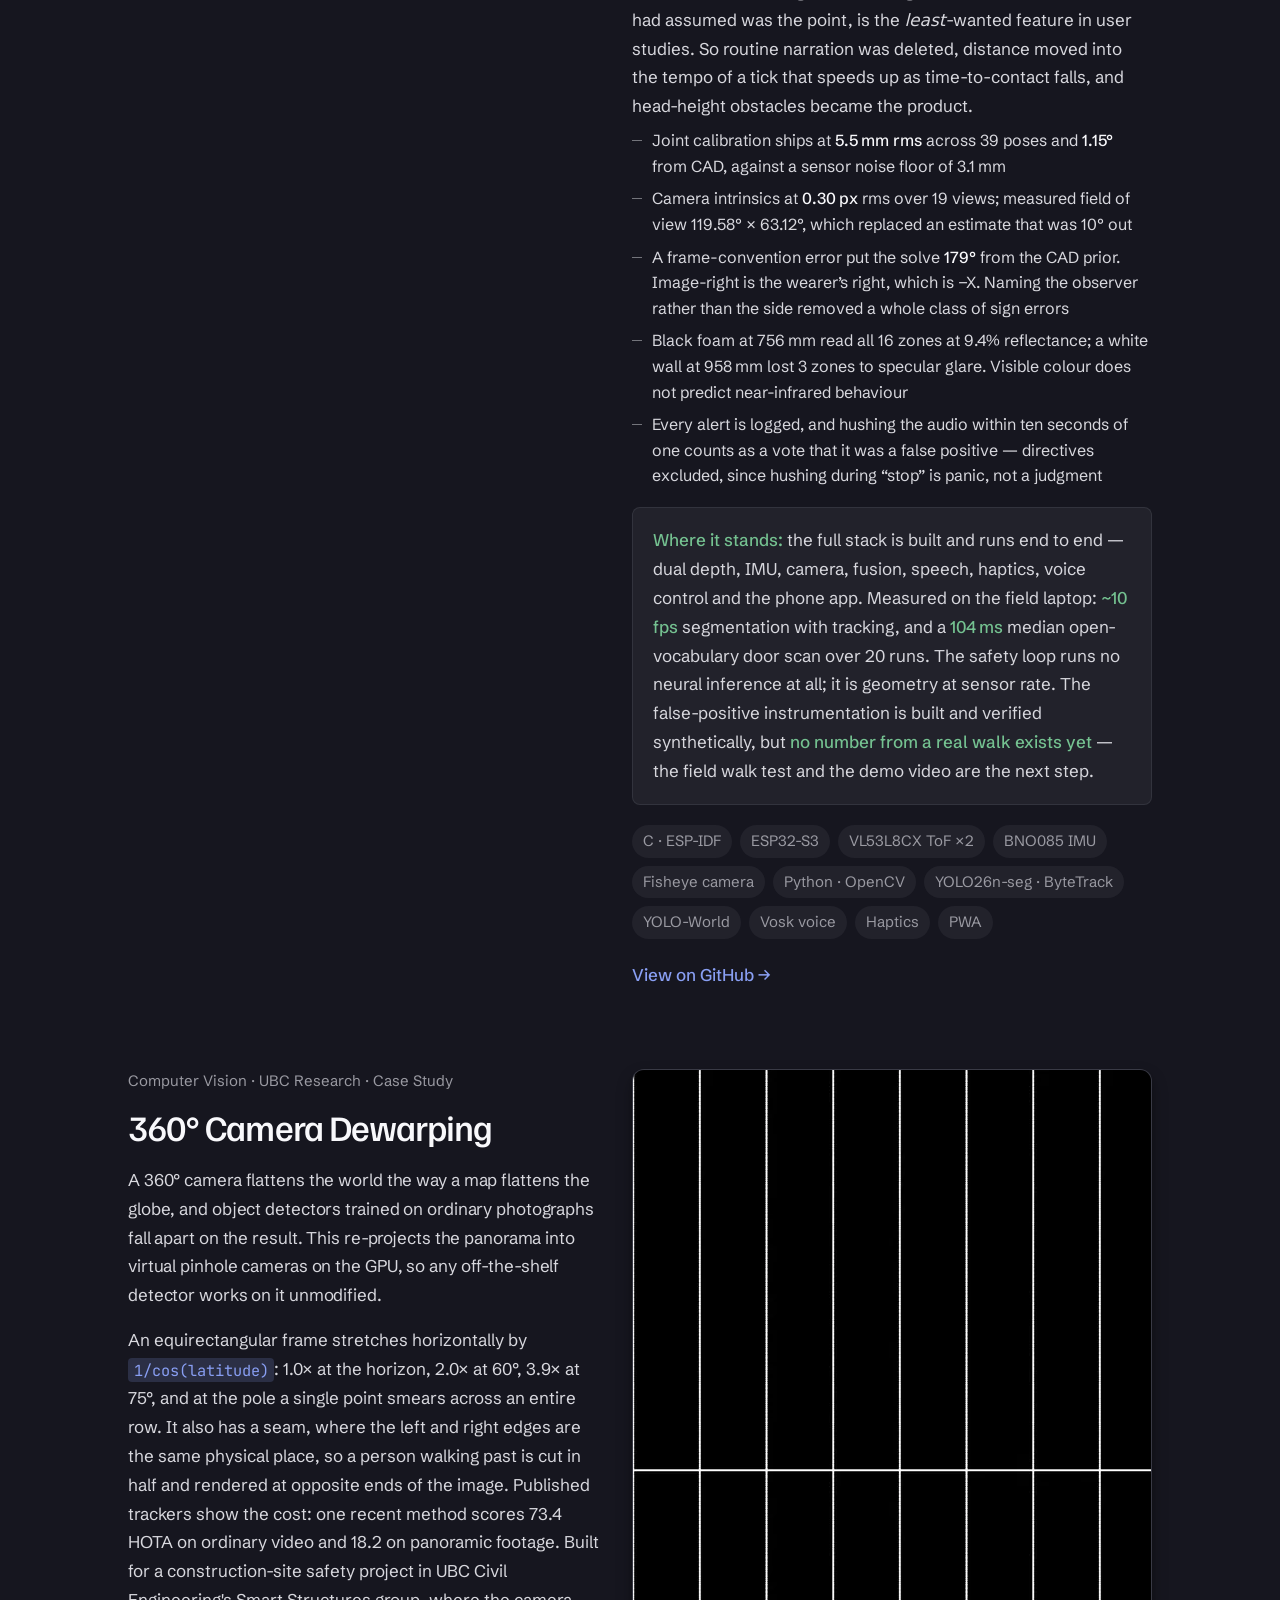
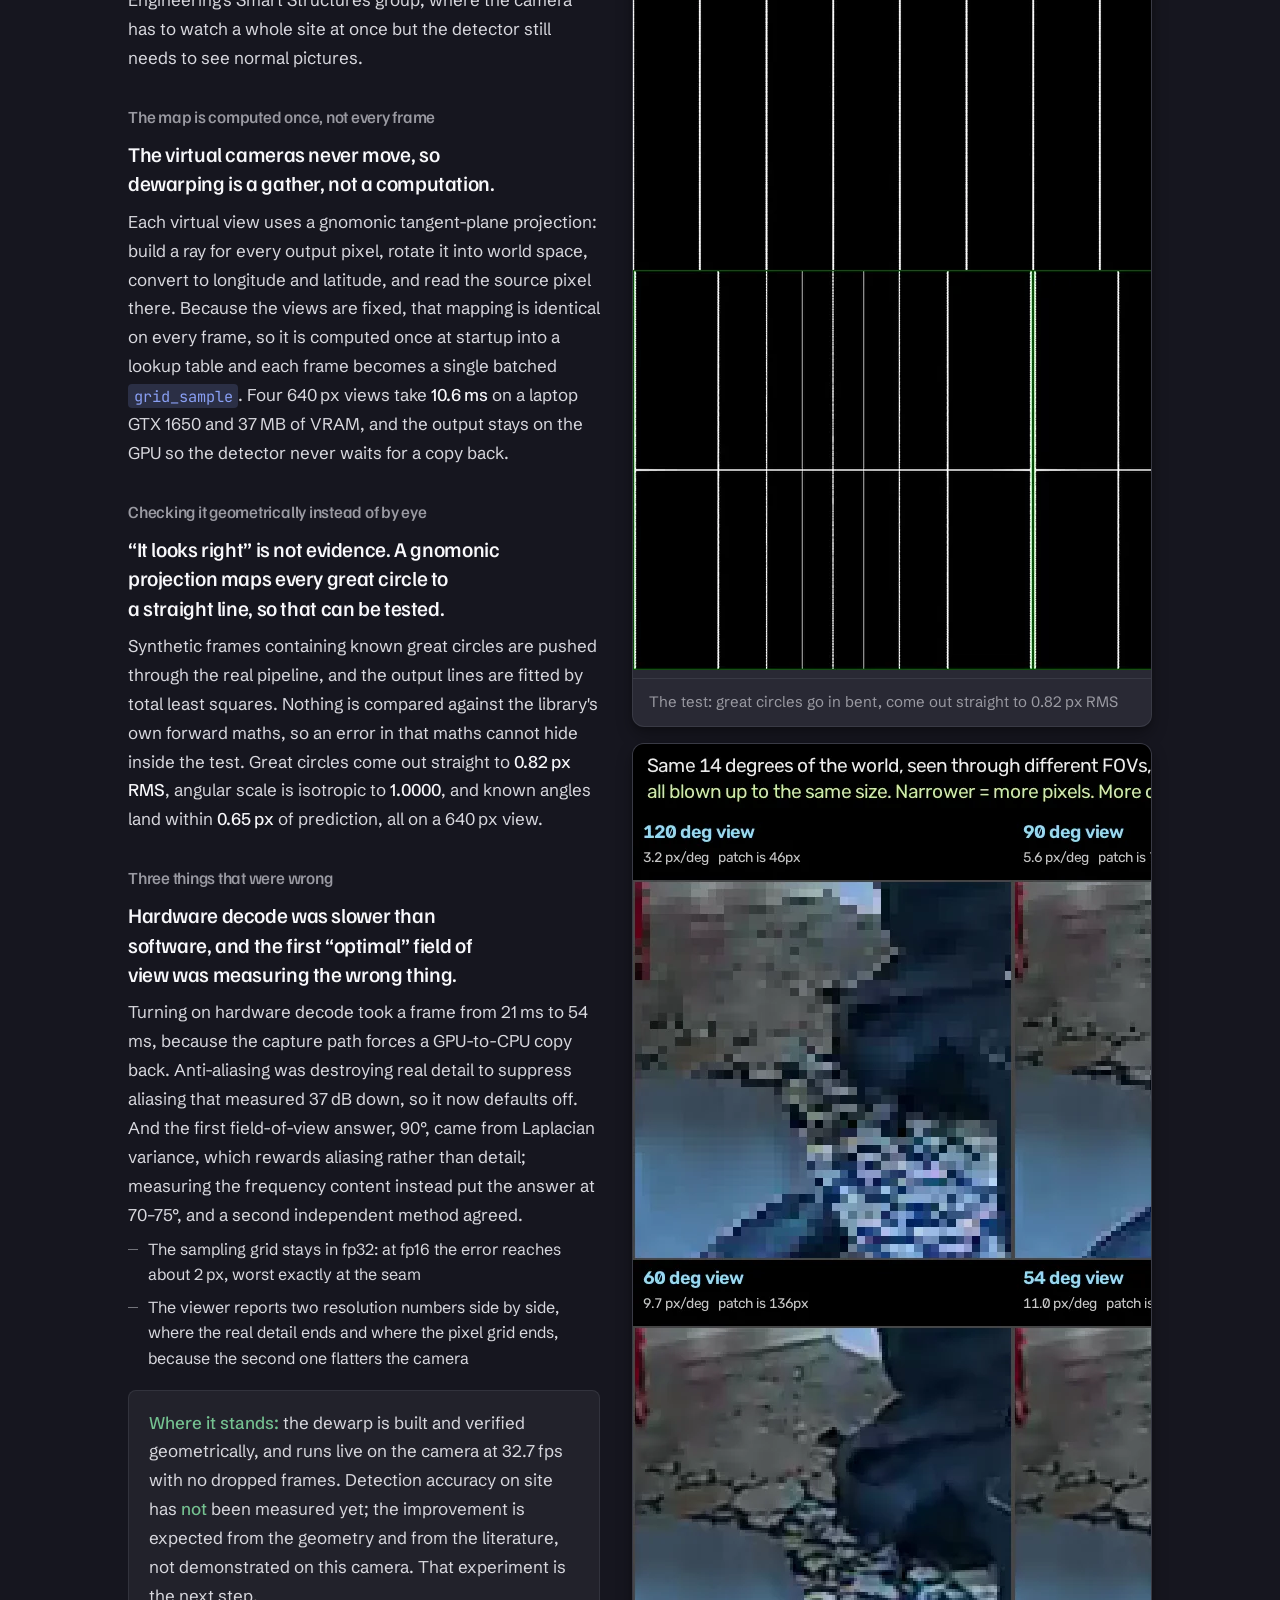
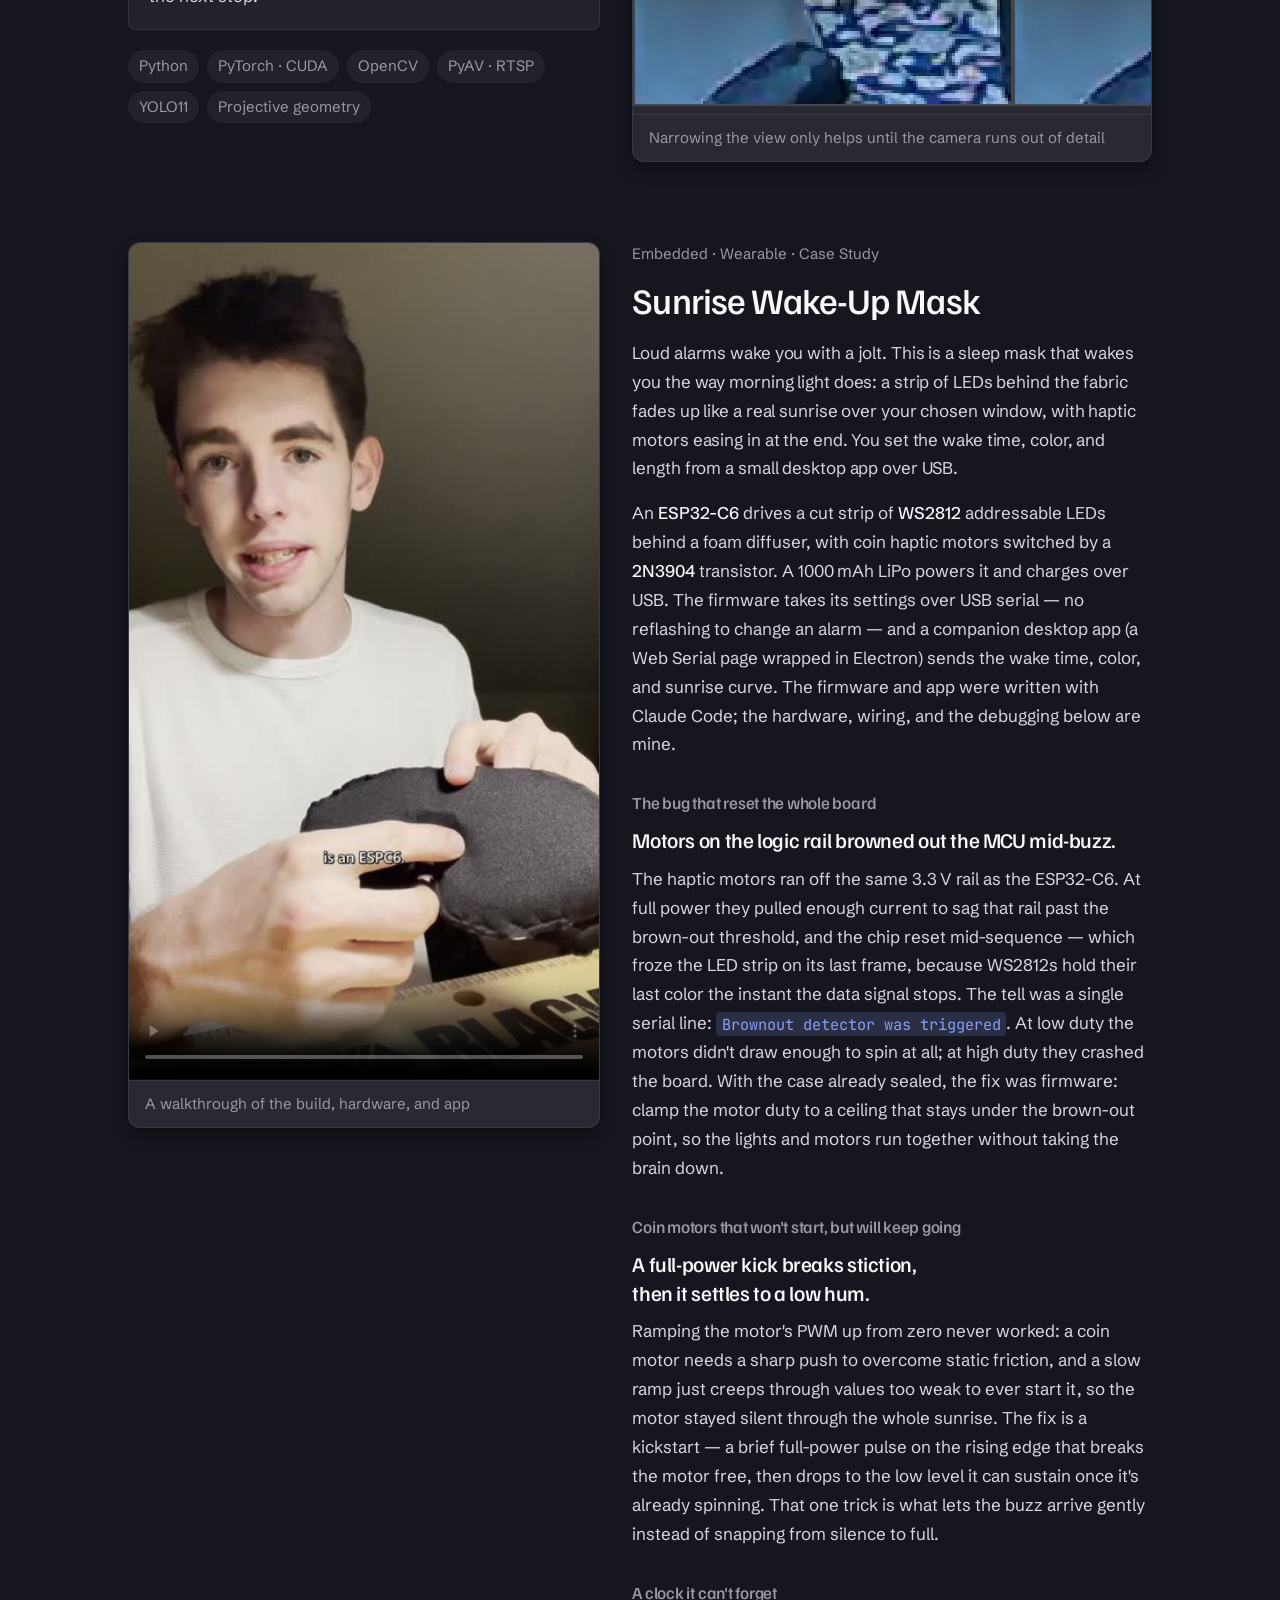
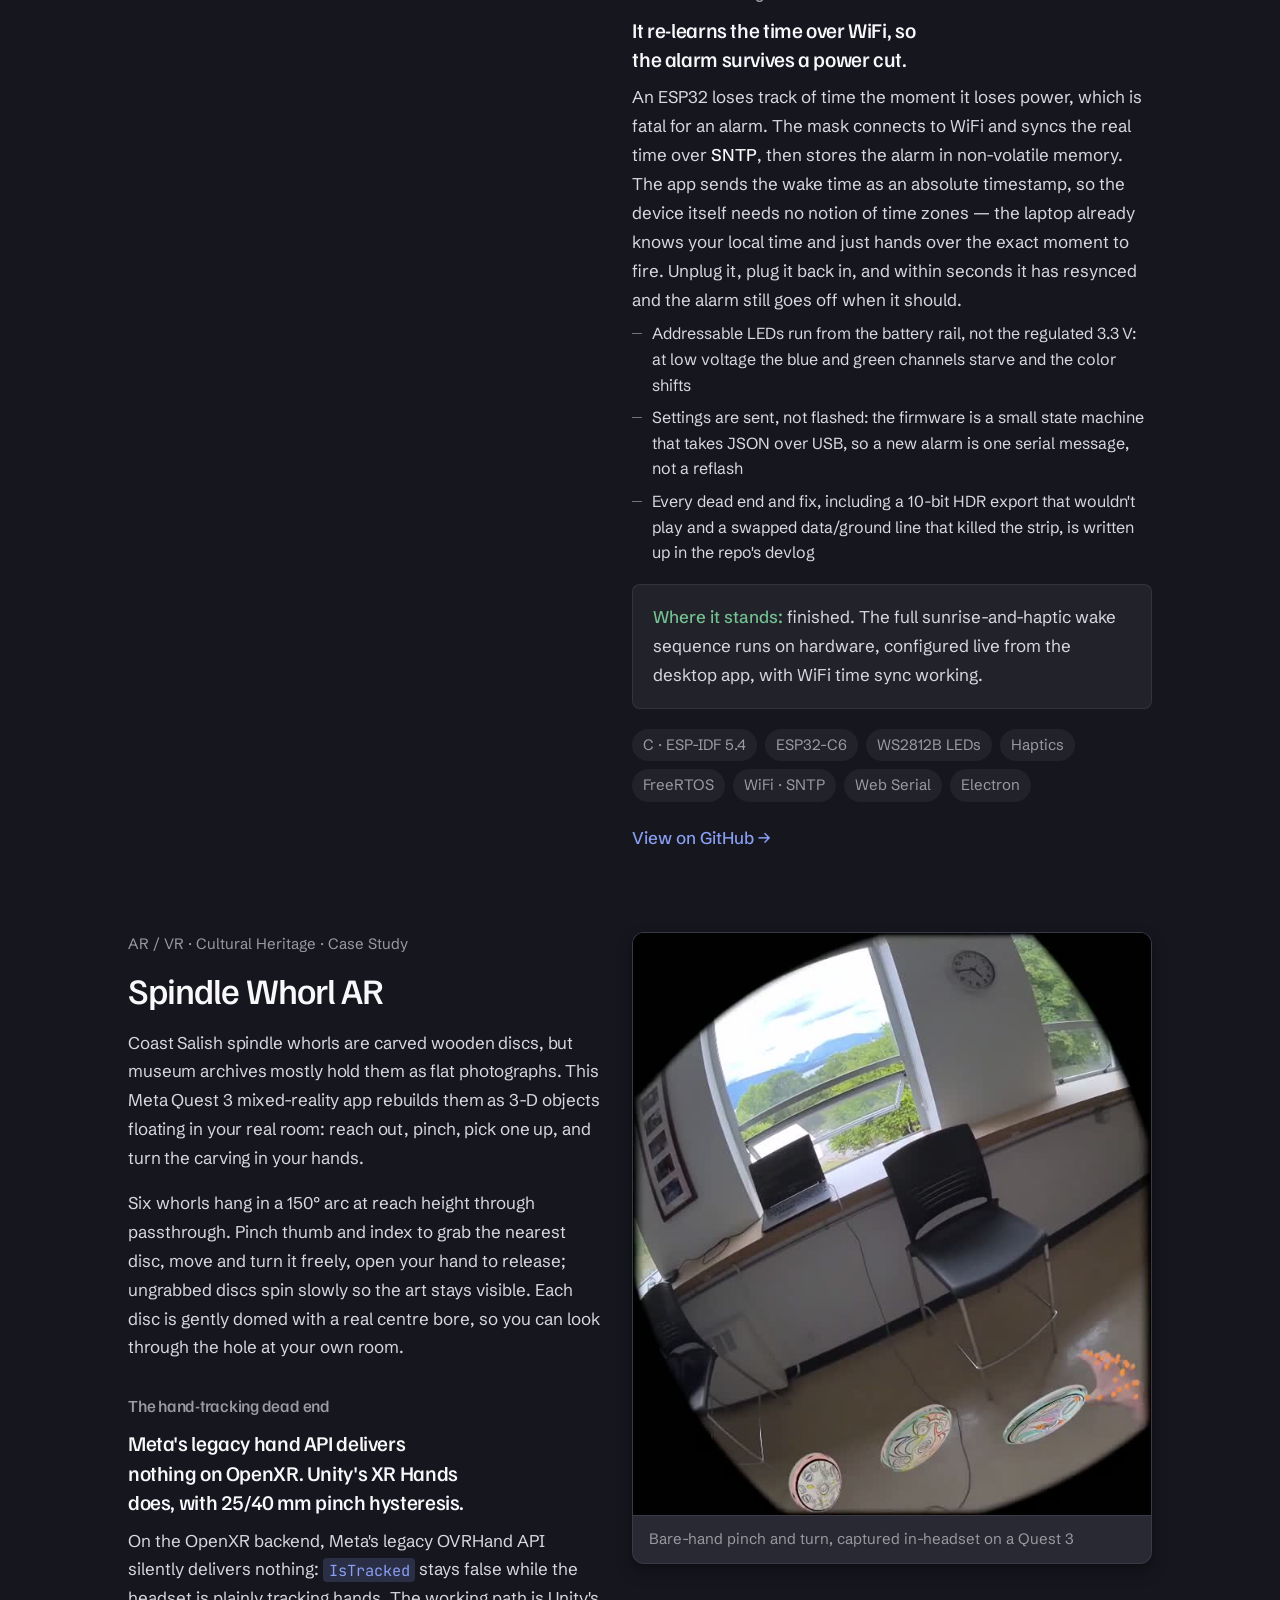
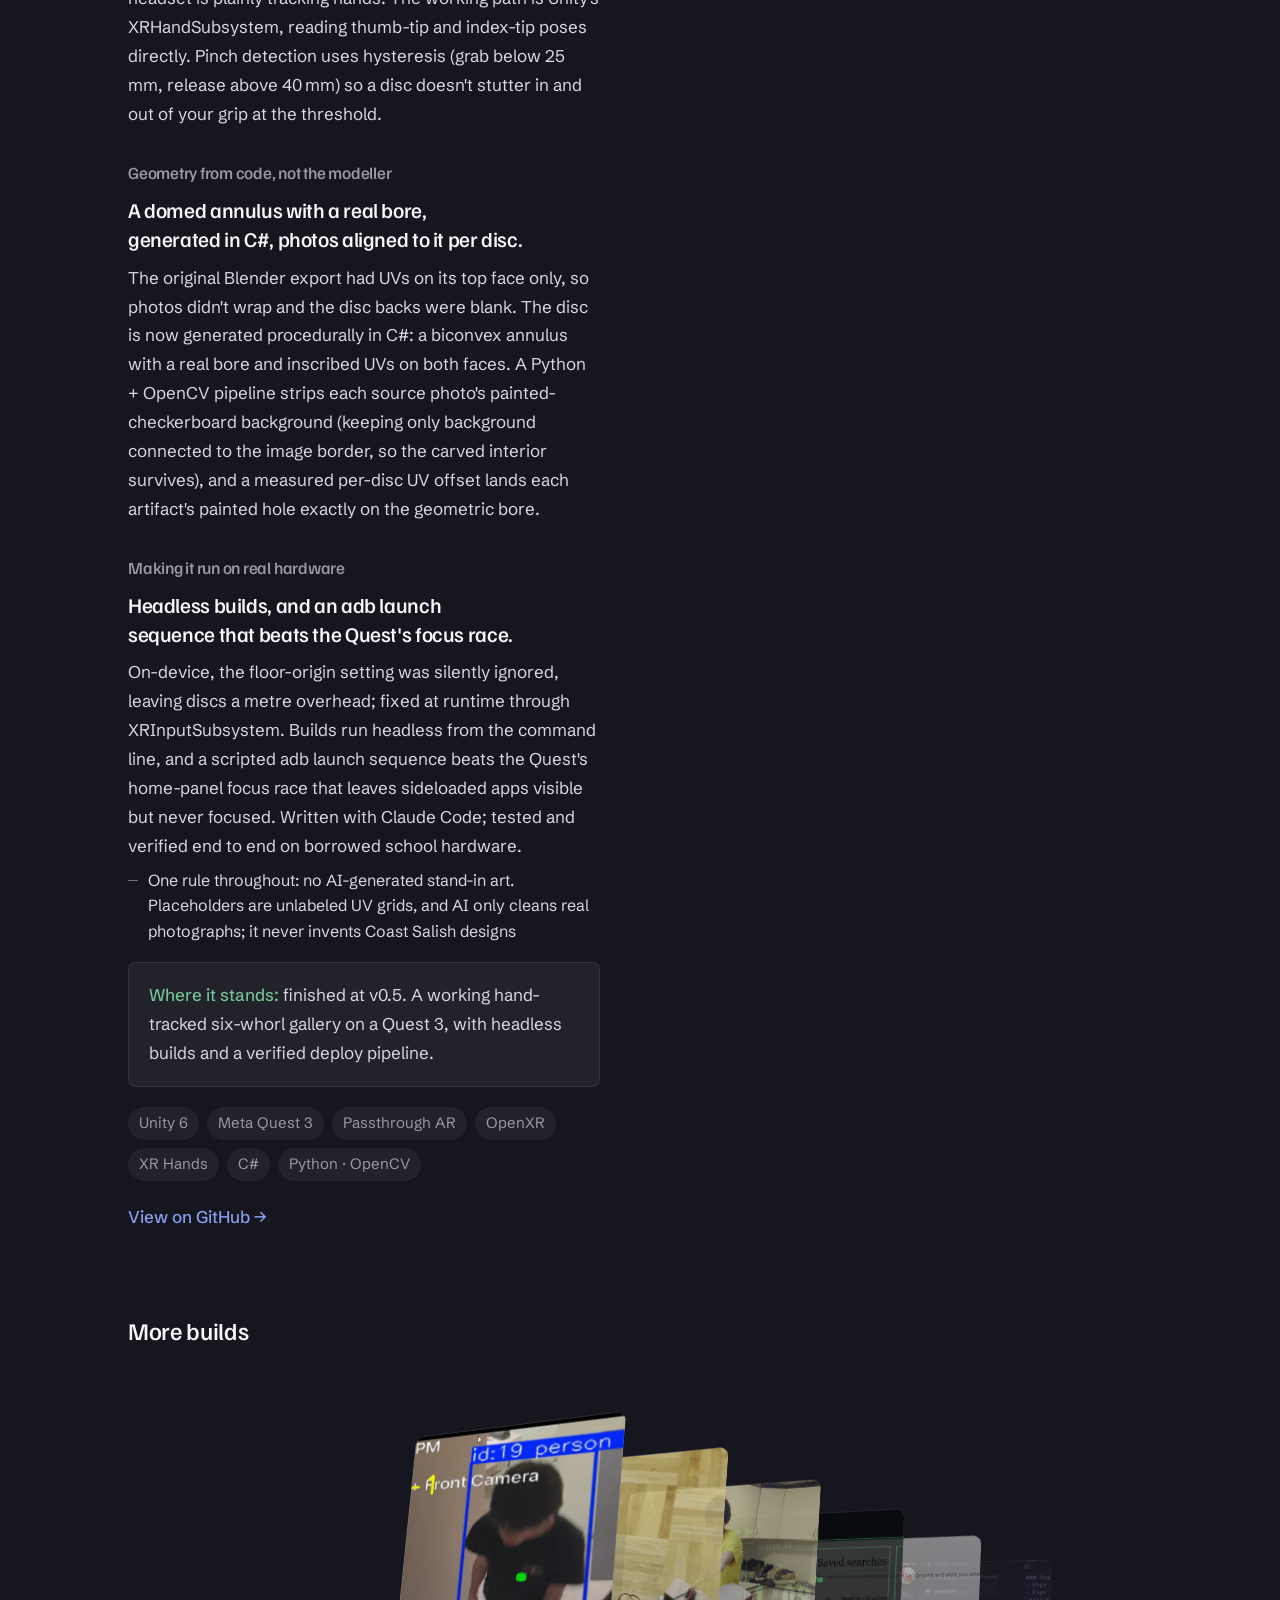
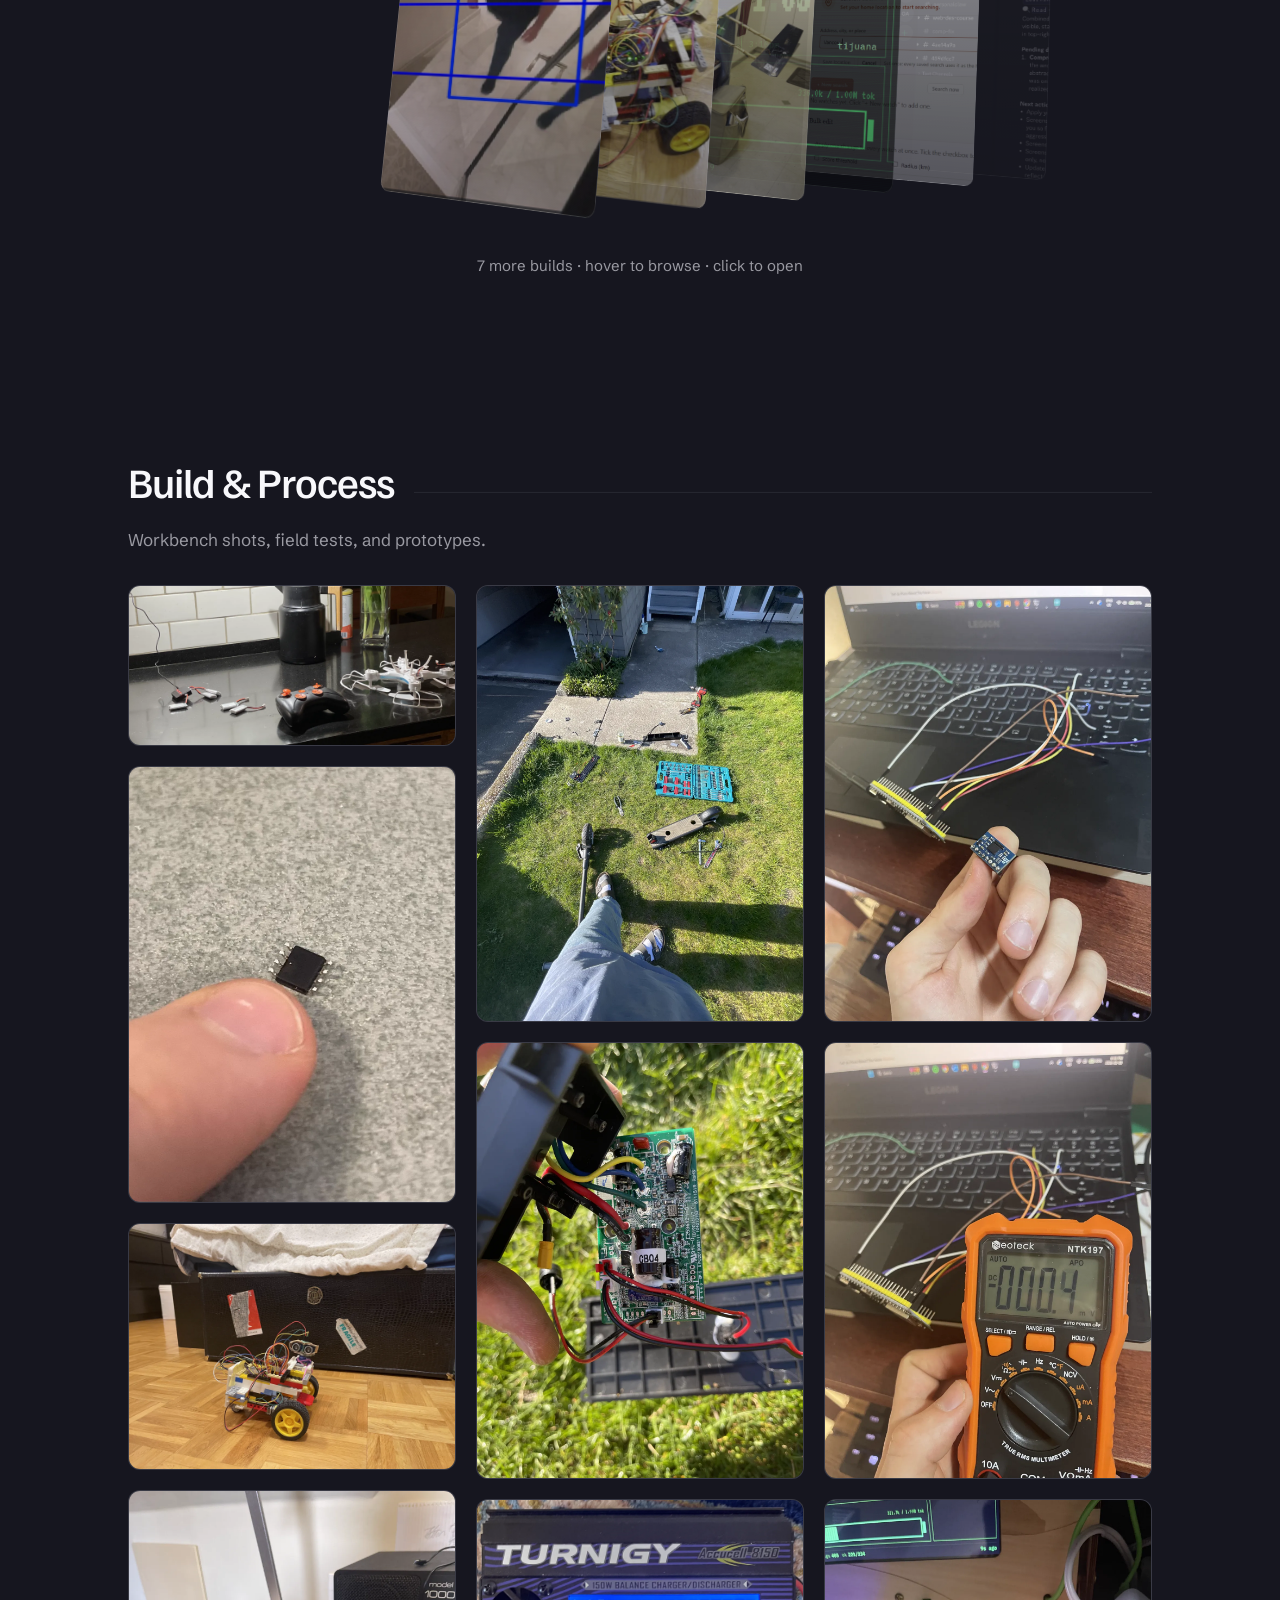
==== commit bc4dc84b: "Pull the hero scene back, and centre the pod animation The depth array was still walking off the rig" ====
--- a/index.html
+++ b/index.html
@@ -164,7 +164,7 @@
               <figcaption>Live depth streamed from the helmet over WiFi</figcaption>
             </figure>
             <figure class="case-video case-video--contain">
-              <img src="assets/projects/helmet-pod-explode.gif" alt="Exploded view animation of the 3D-printed sensor pod, showing the two time-of-flight boards and the camera in their mounts." loading="lazy" width="990" height="770" />
+              <img src="assets/projects/helmet-pod-explode.gif" alt="Exploded view animation of the 3D-printed sensor pod, showing the two time-of-flight boards and the camera in their mounts." loading="lazy" width="631" height="590" />
               <figcaption>The sensor pod, exploded. Both depth boards sit at a designed &plusmn;22.5&deg;</figcaption>
             </figure>
             <div class="case-stills">
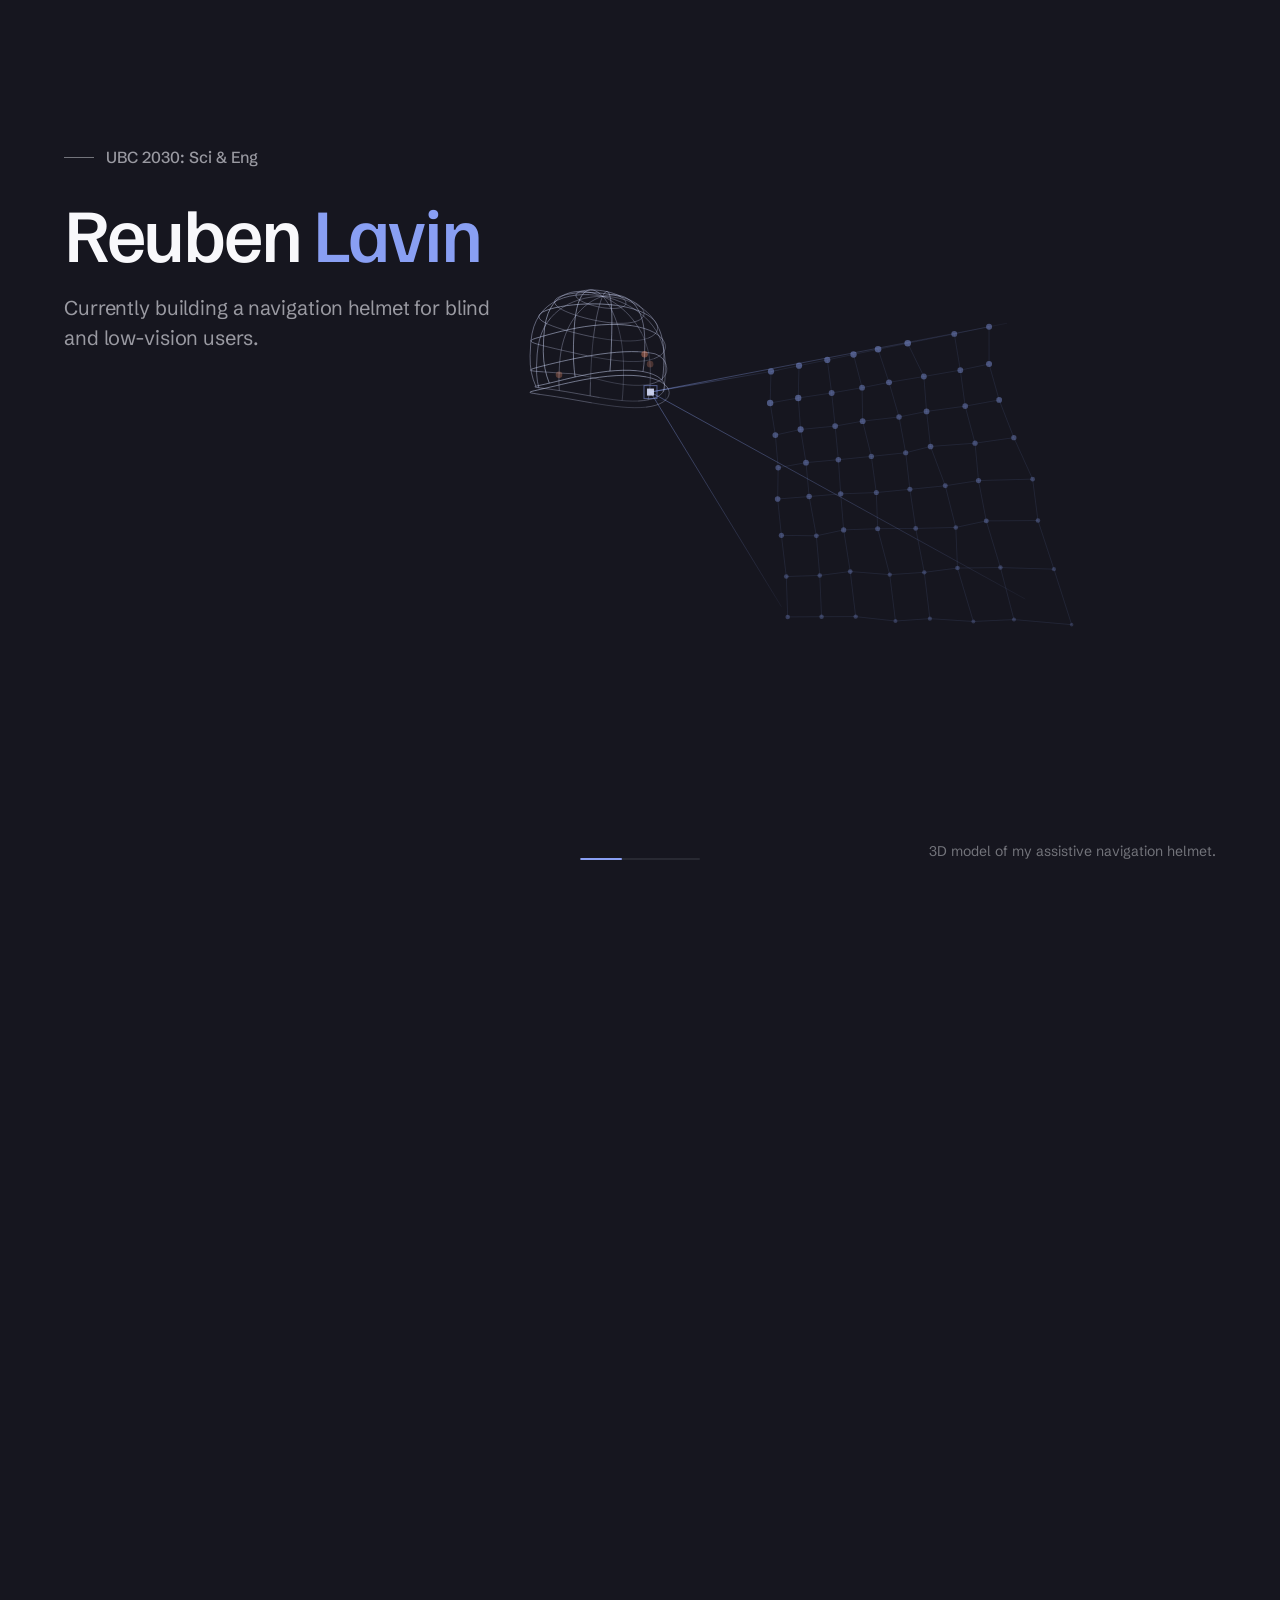
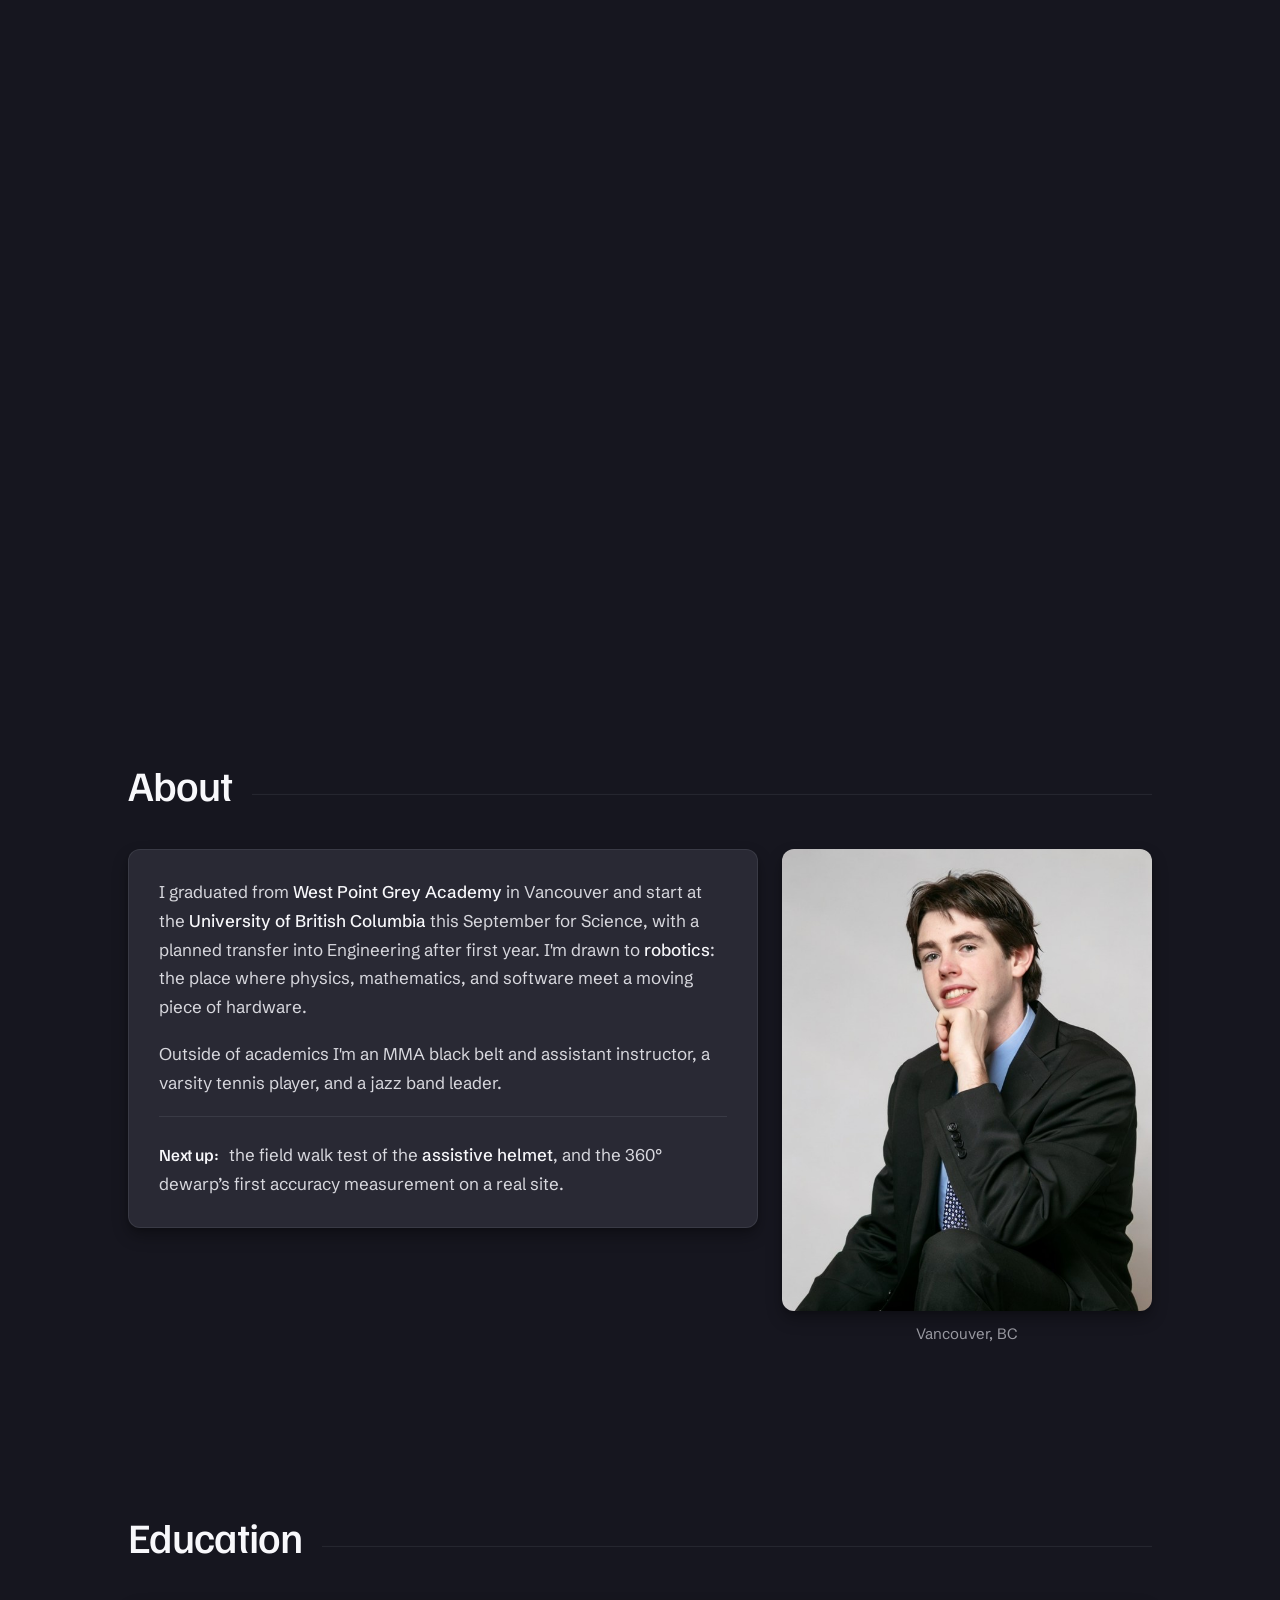
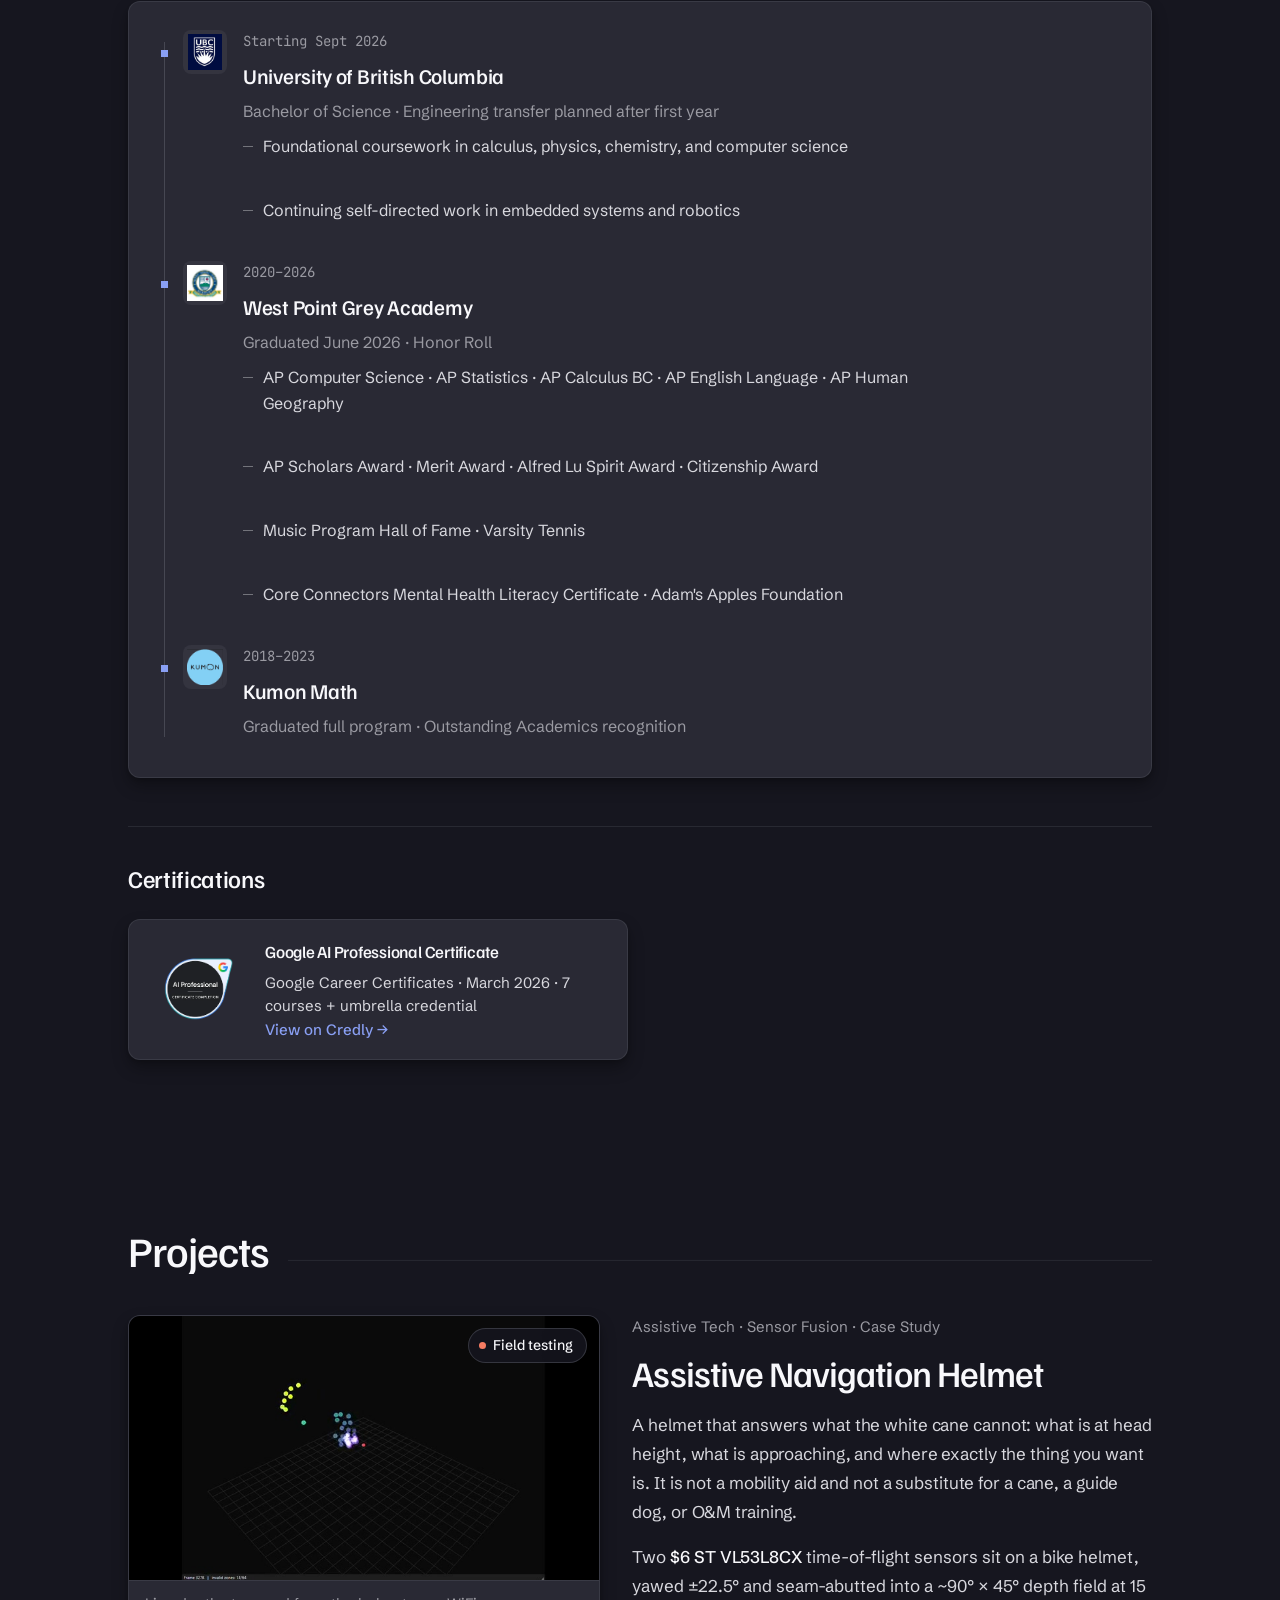
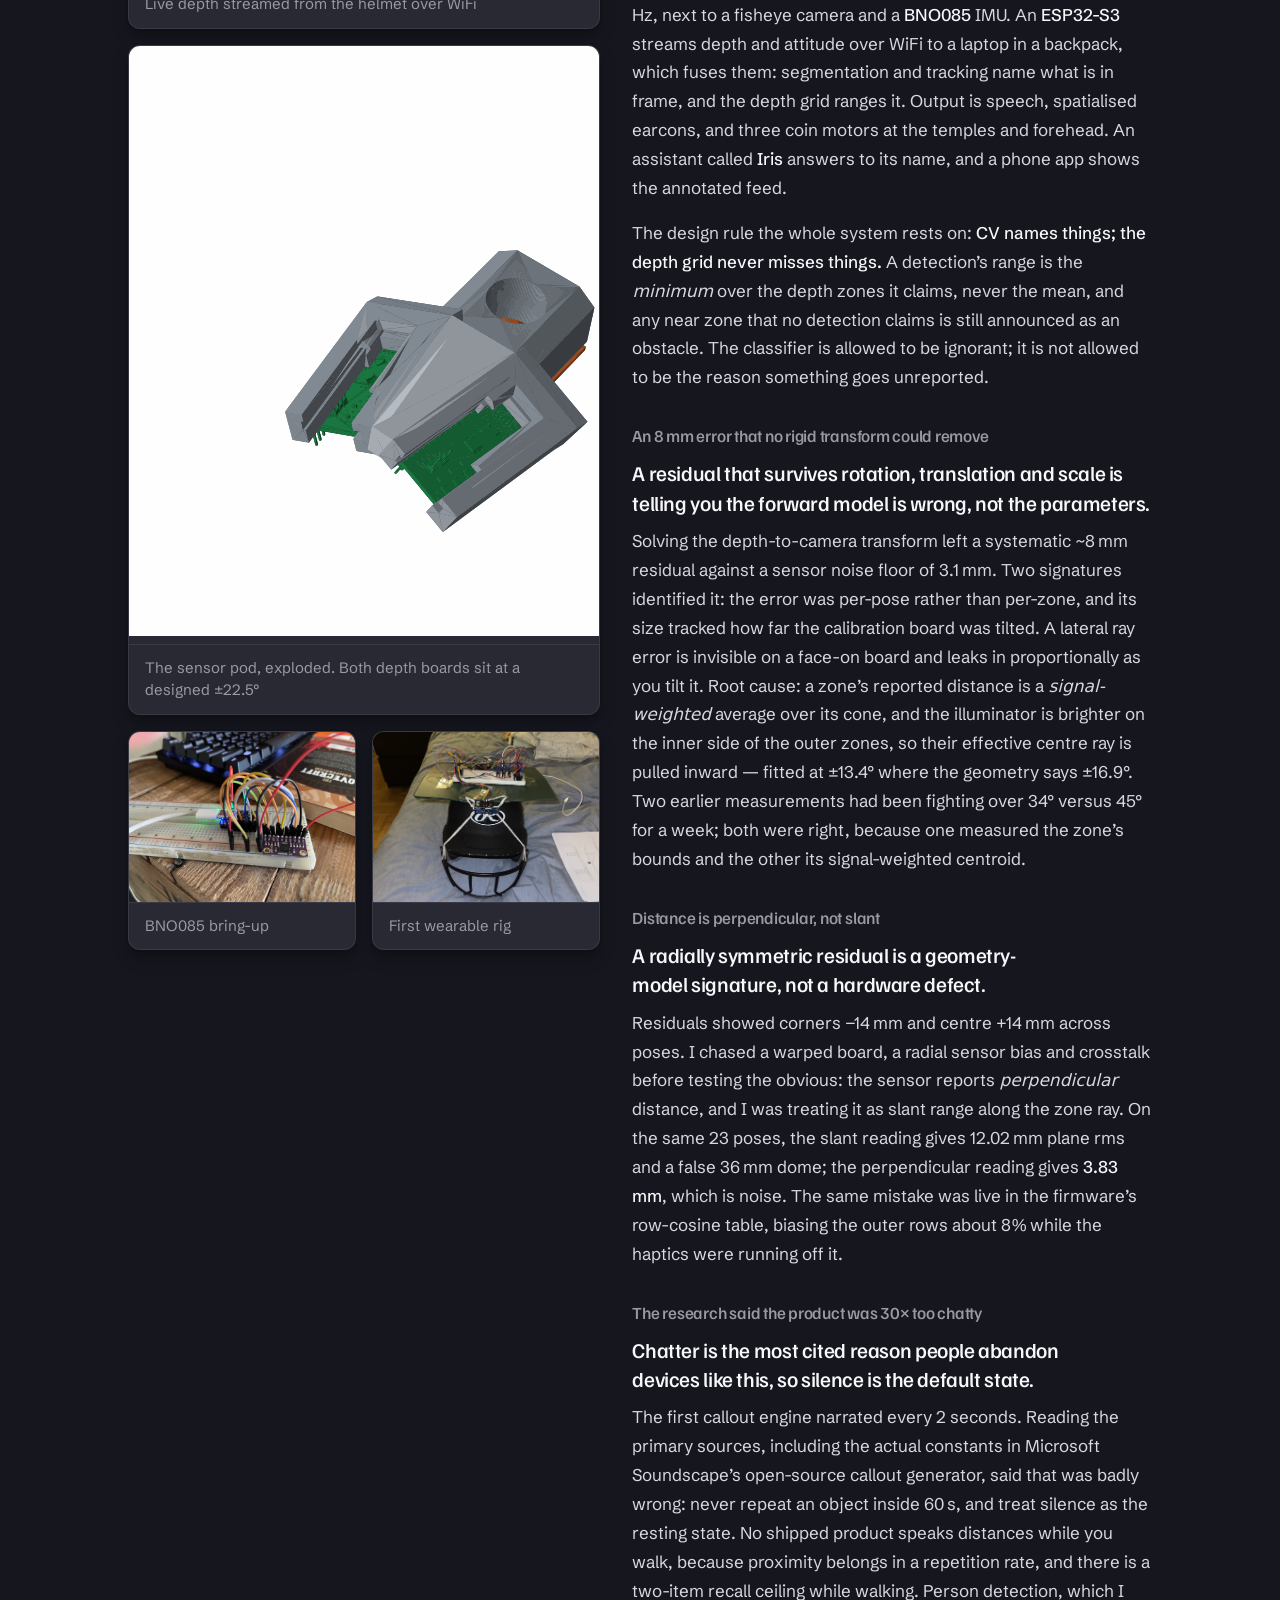
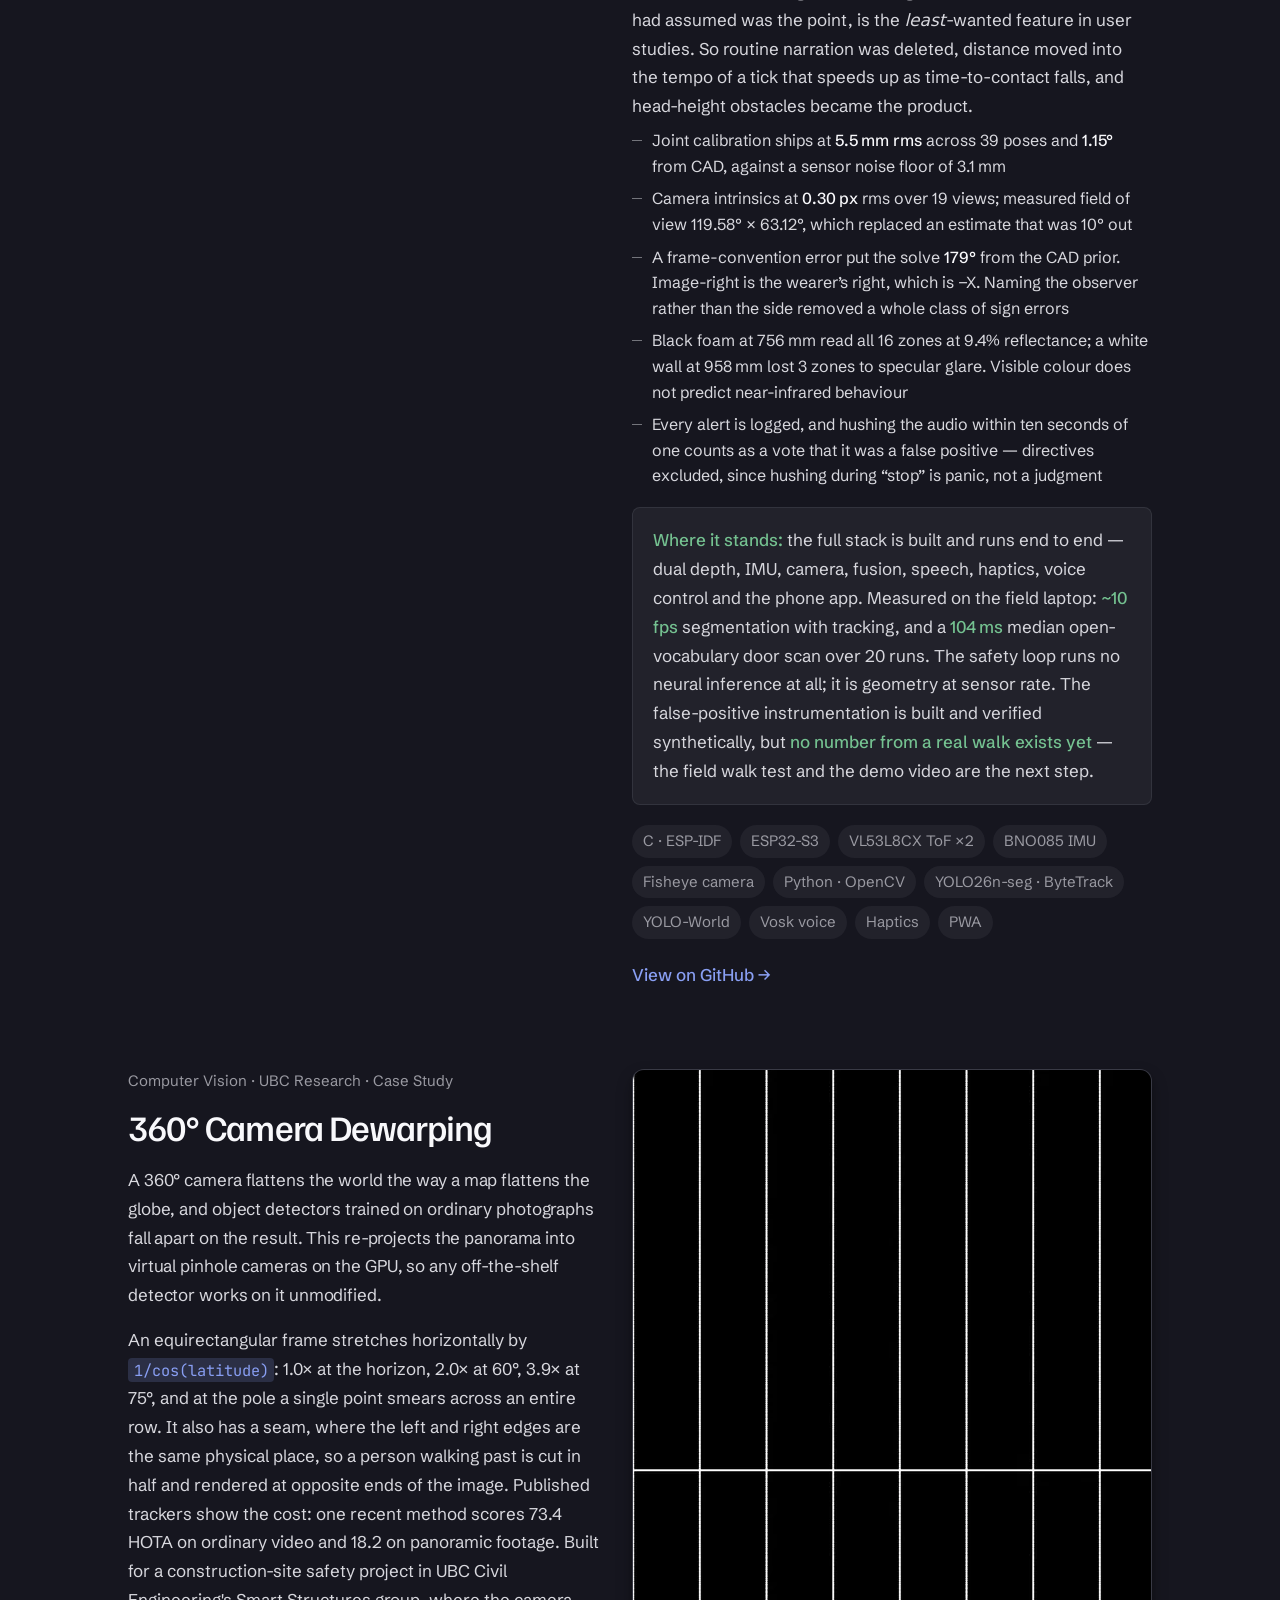
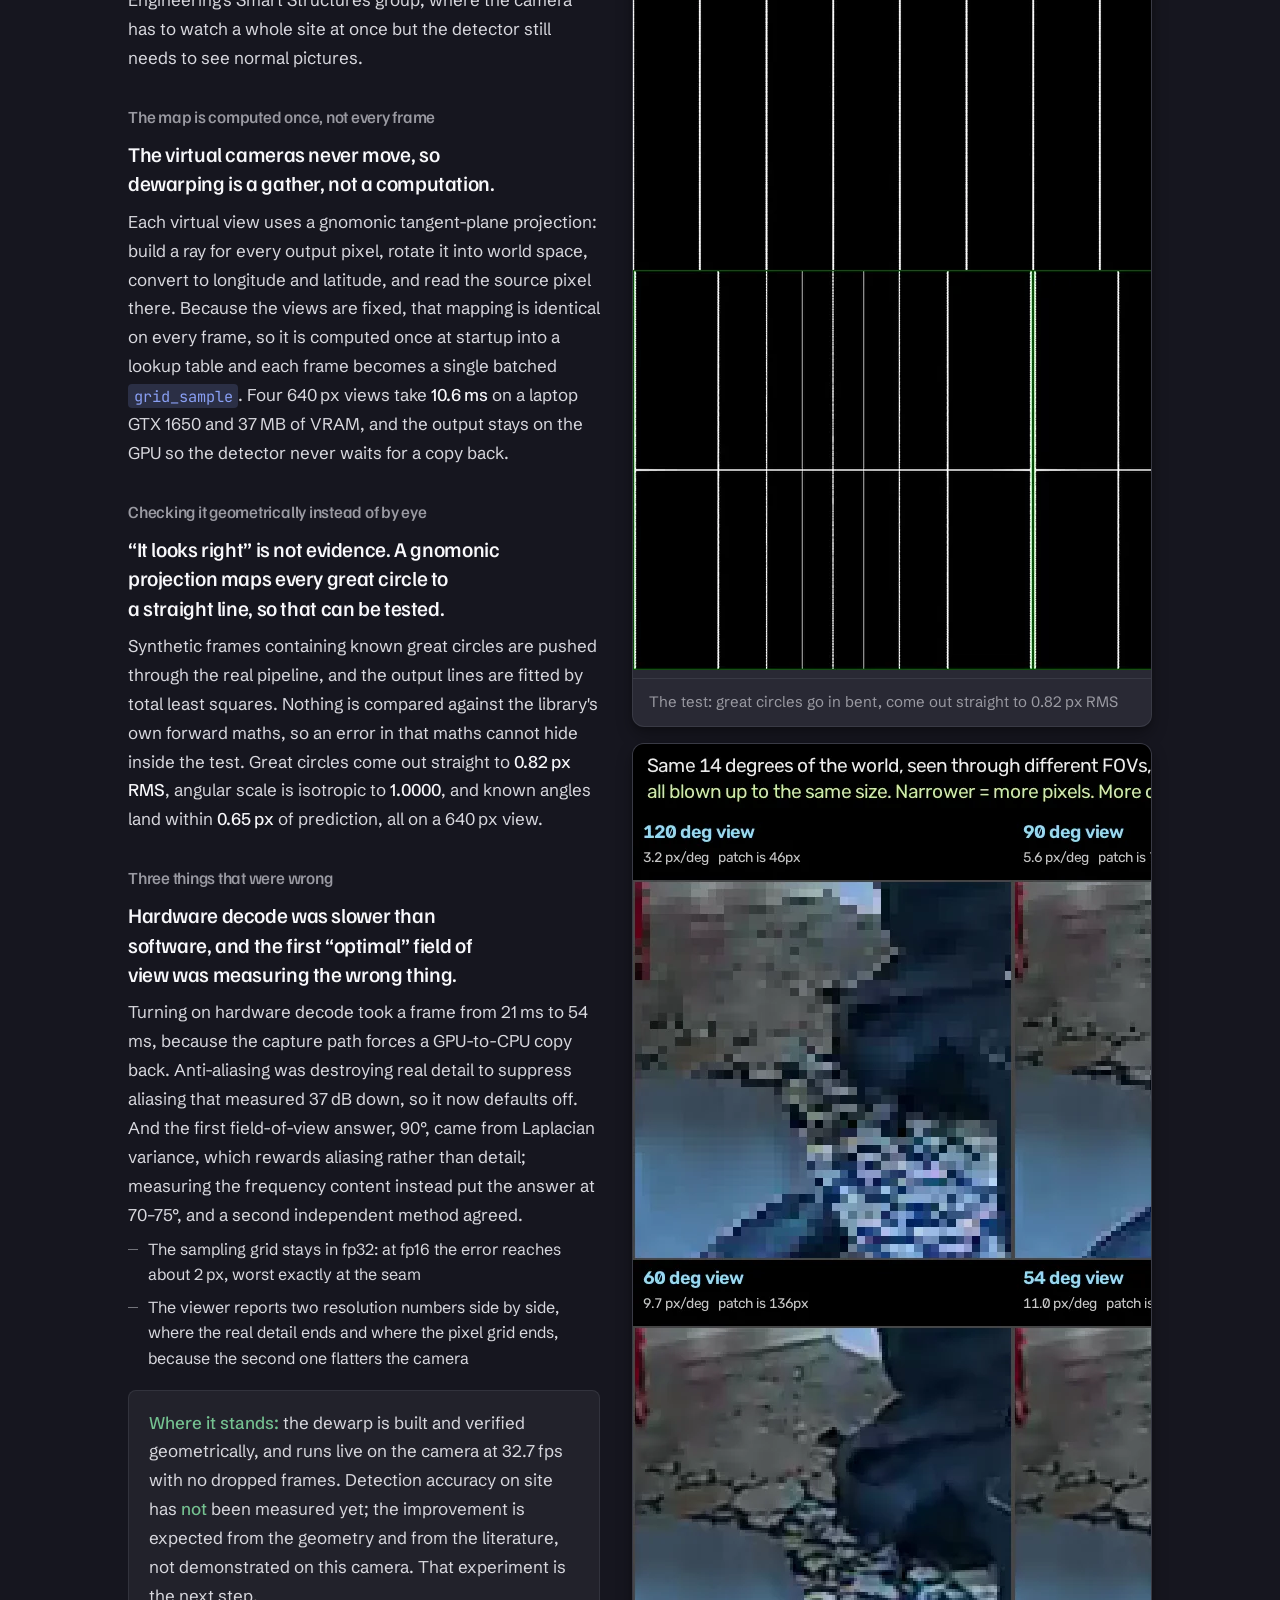
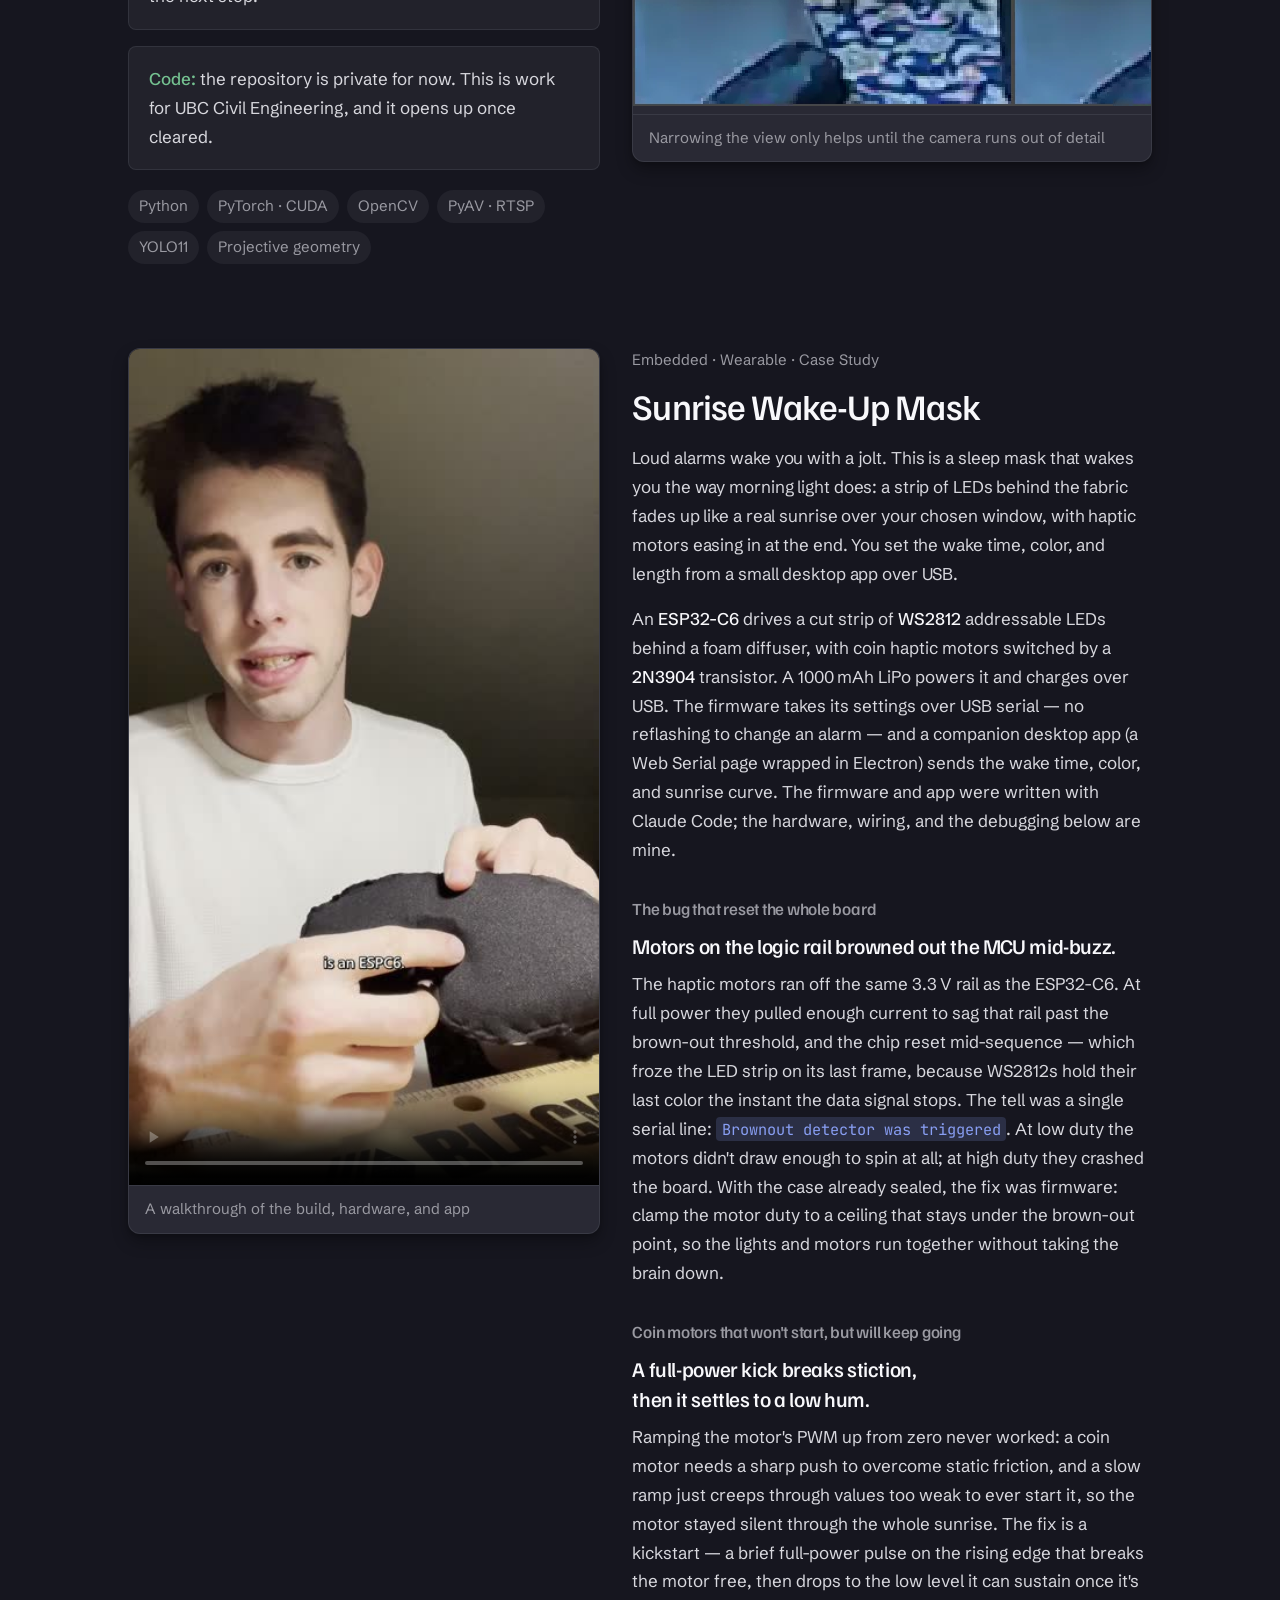
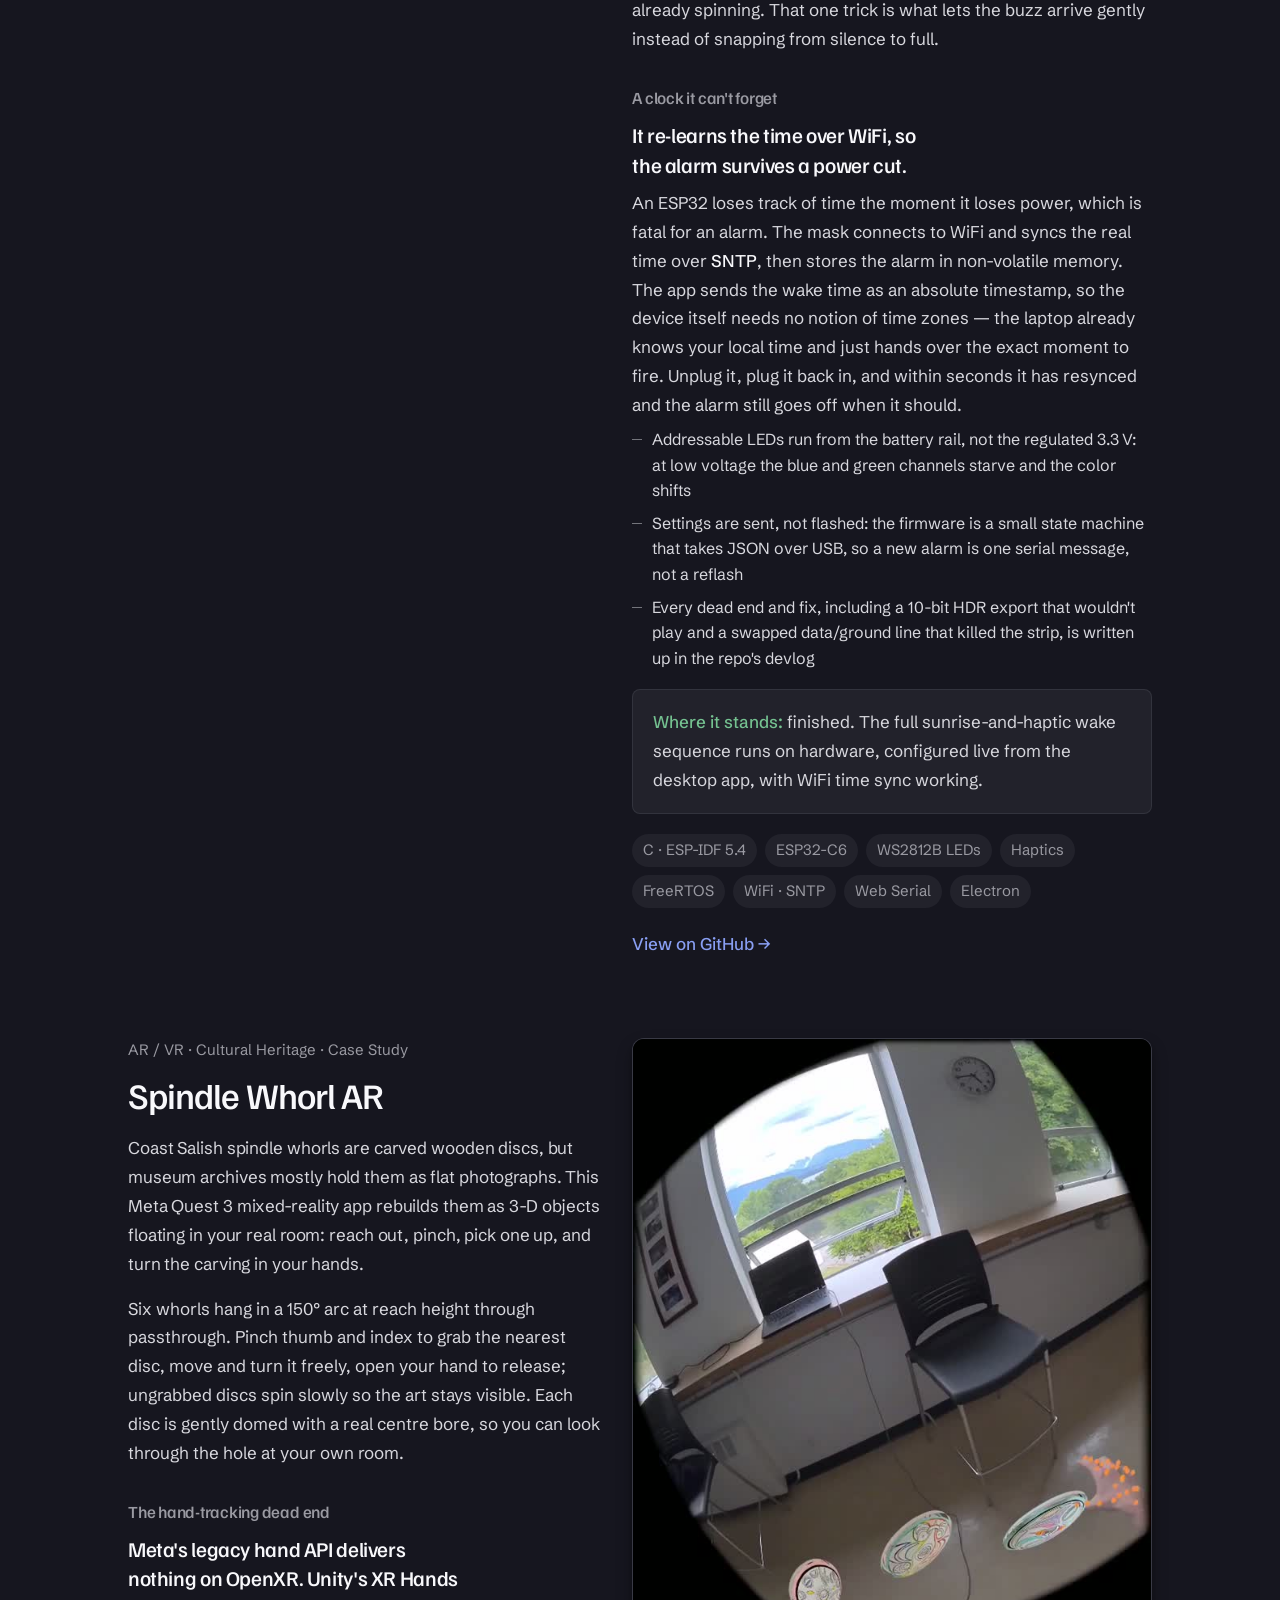
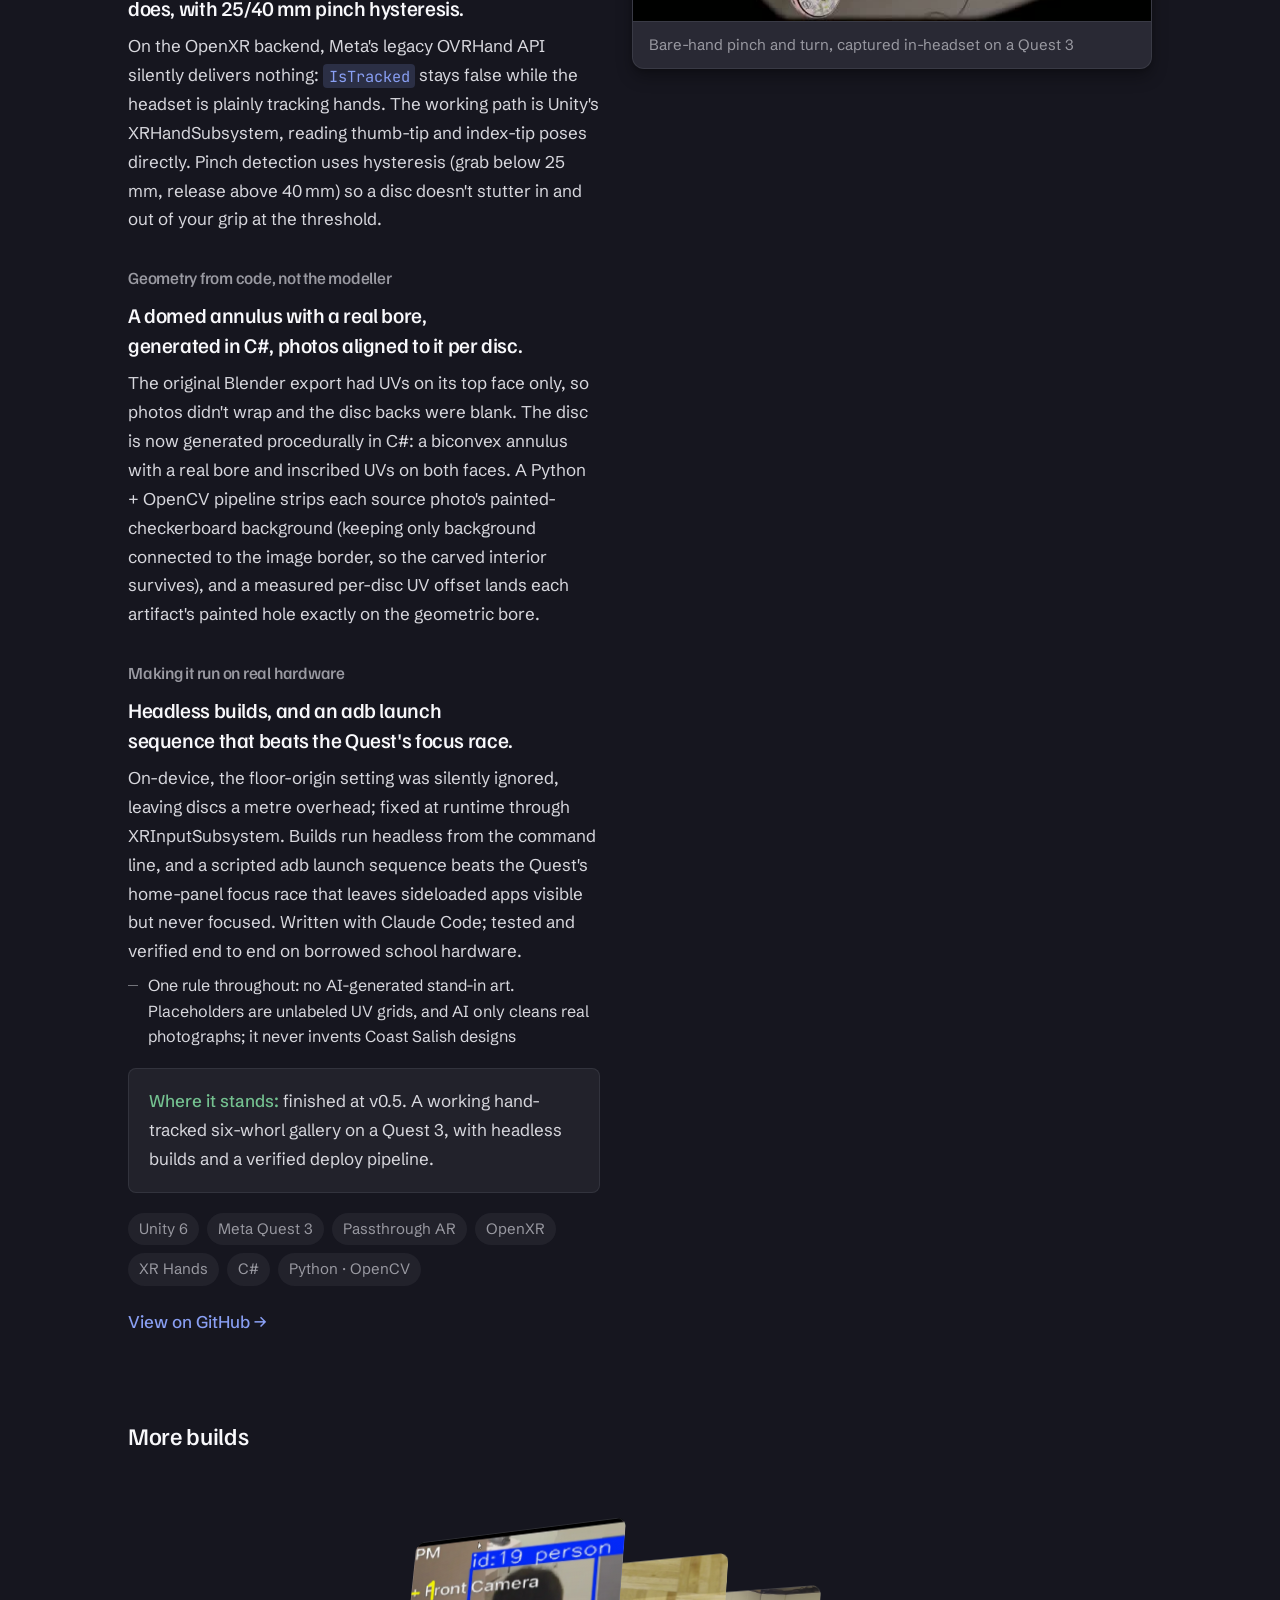
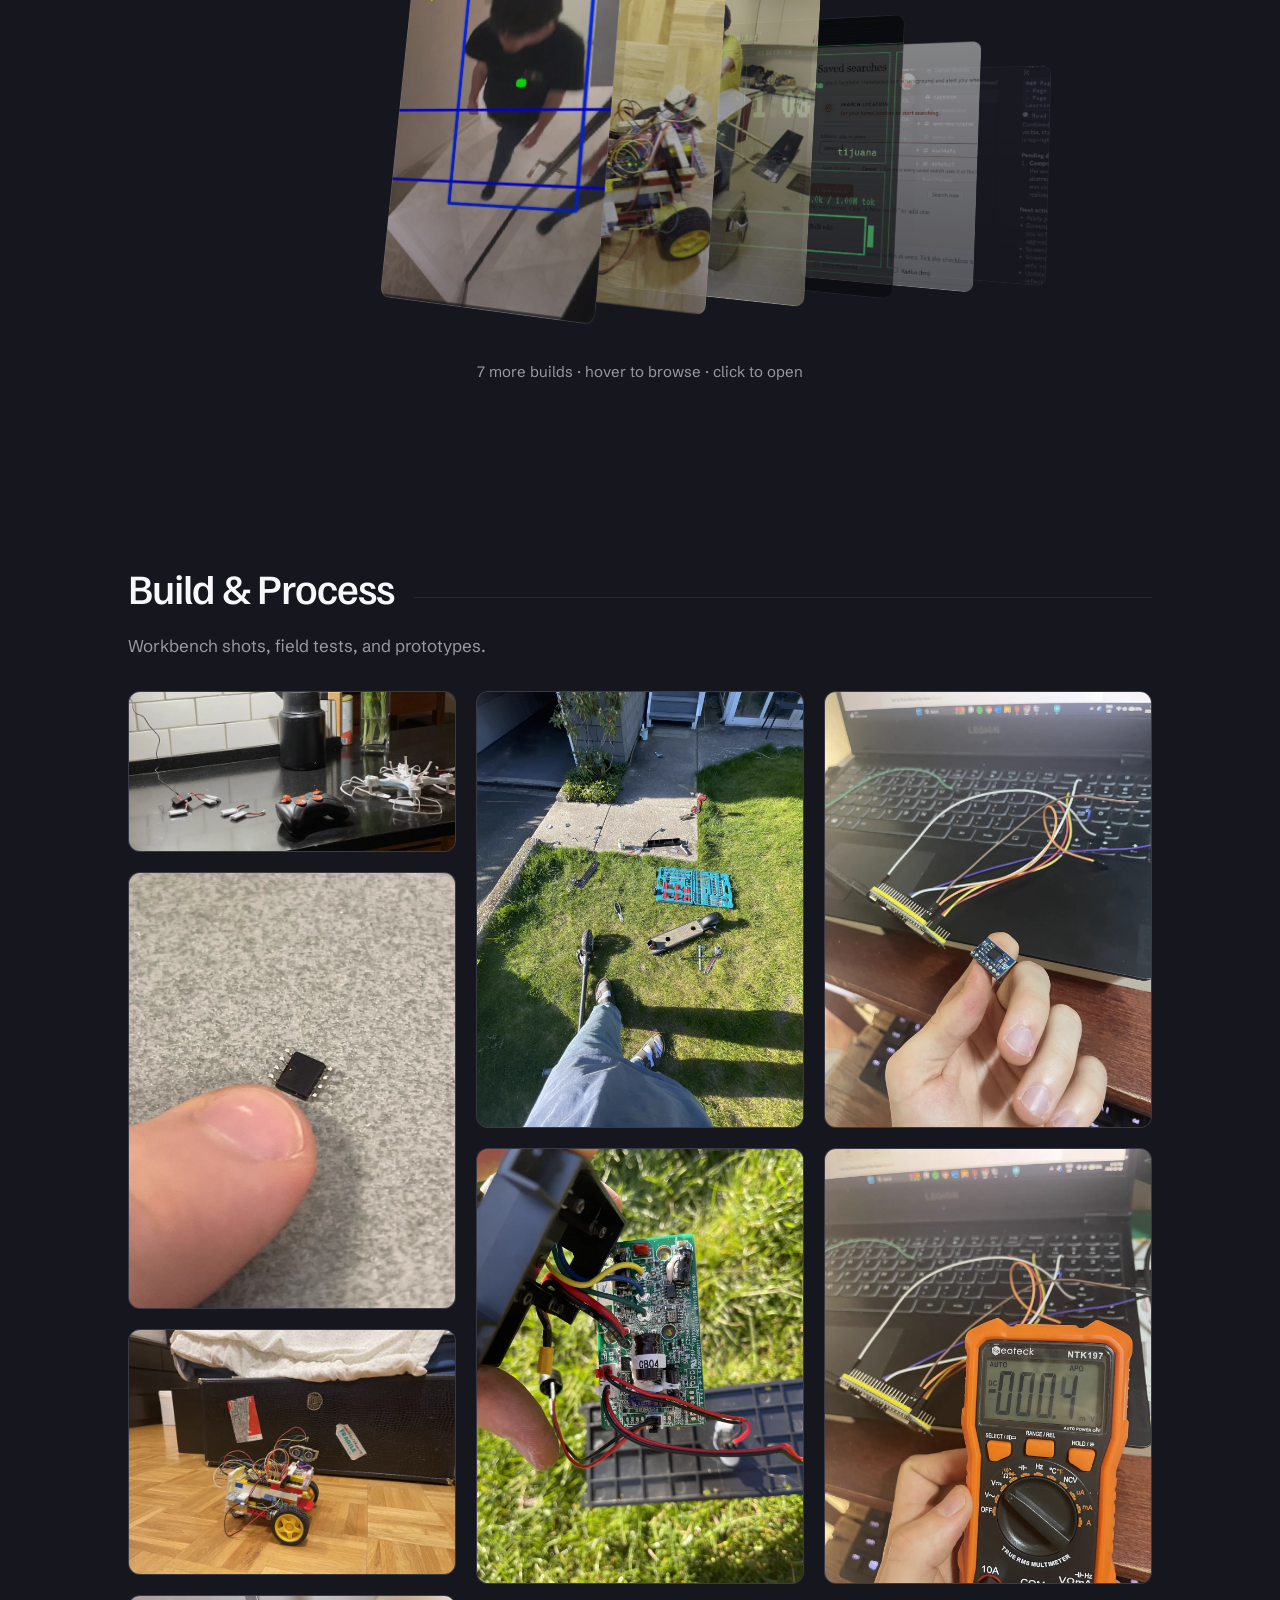
==== commit 4821a94a: "Note that the dewarp repo is private pending UBC clearance" ====
--- a/index.html
+++ b/index.html
@@ -278,6 +278,9 @@
             <p class="case-results">
               <strong>Where it stands:</strong> the dewarp is built and verified geometrically, and runs live on the camera at 32.7&thinsp;fps with no dropped frames. Detection accuracy on site has <strong>not</strong> been measured yet; the improvement is expected from the geometry and from the literature, not demonstrated on this camera. That experiment is the next step.
             </p>
+            <p class="case-results">
+              <strong>Code:</strong> the repository is private for now. This is work for UBC Civil Engineering, and it opens up once cleared.
+            </p>
             <div class="project-stack">
               <span>Python</span><span>PyTorch &middot; CUDA</span><span>OpenCV</span><span>PyAV &middot; RTSP</span><span>YOLO11</span><span>Projective geometry</span>
             </div>
